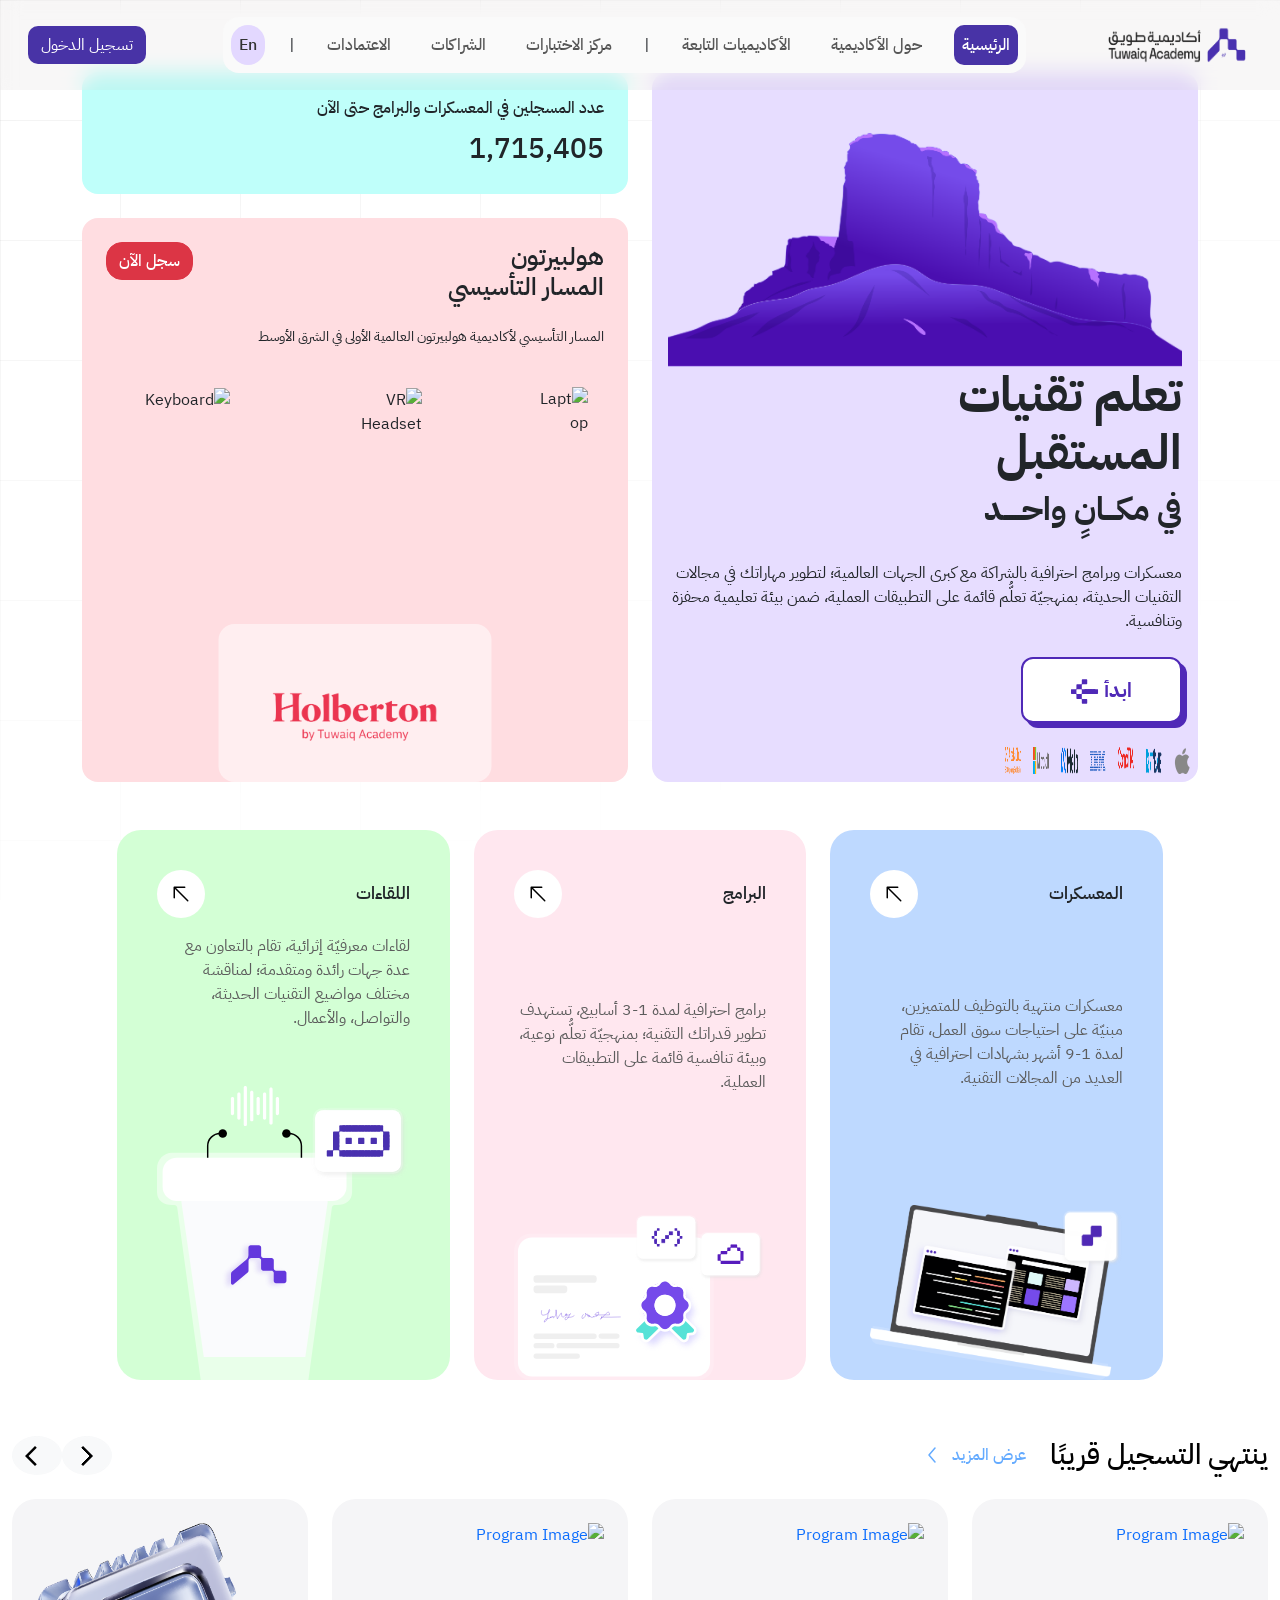
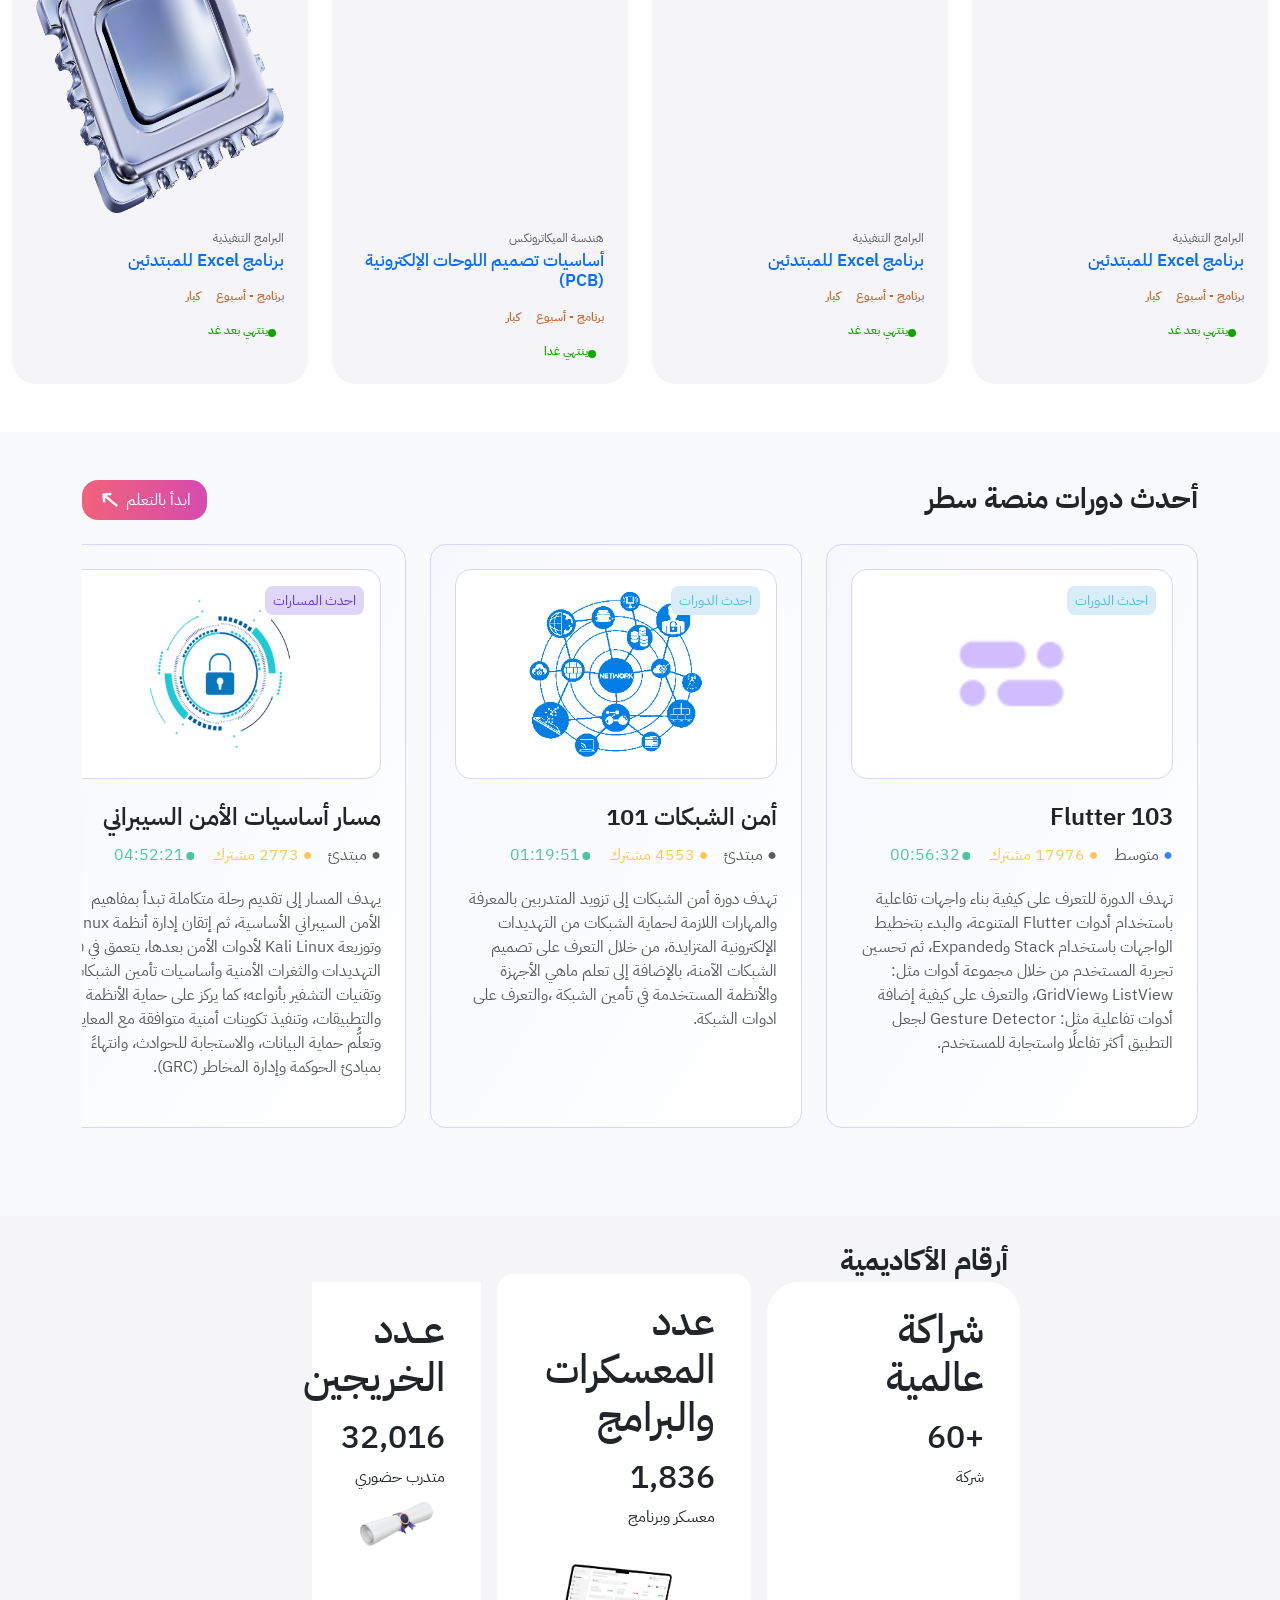
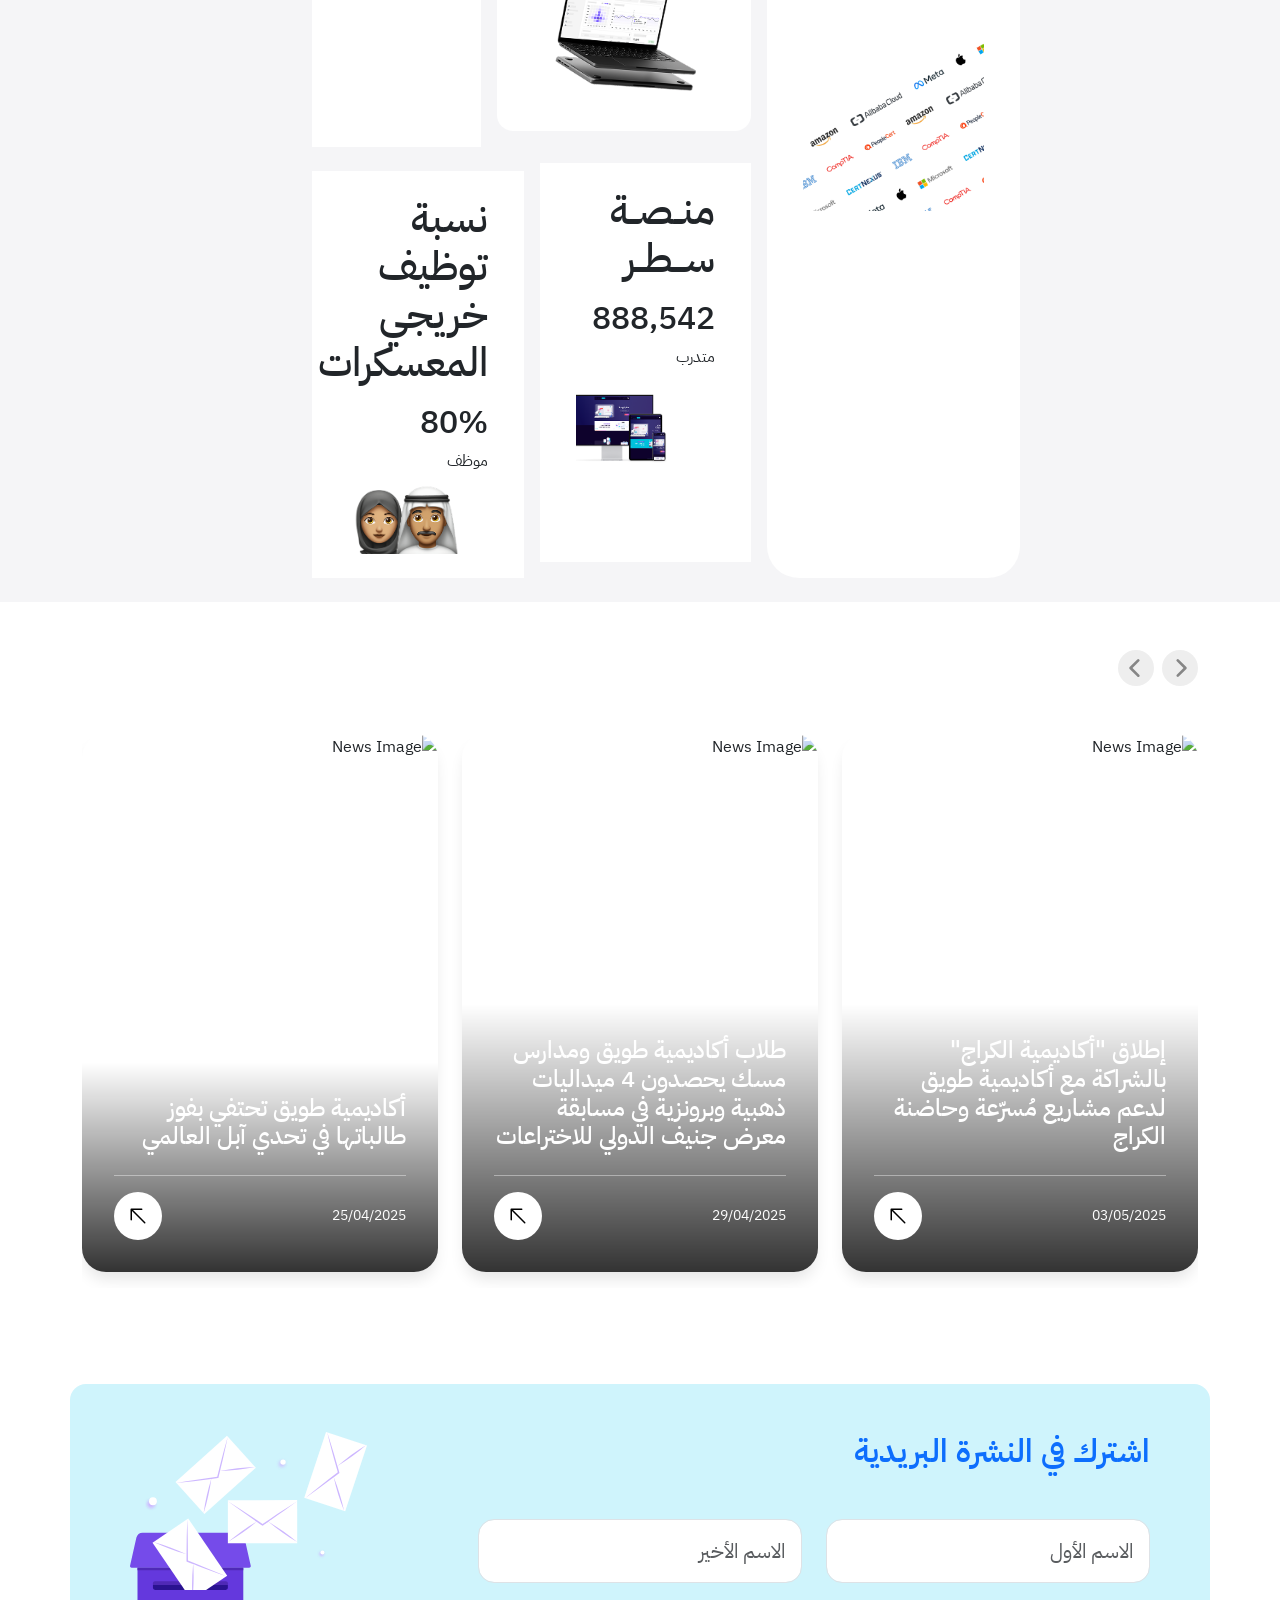
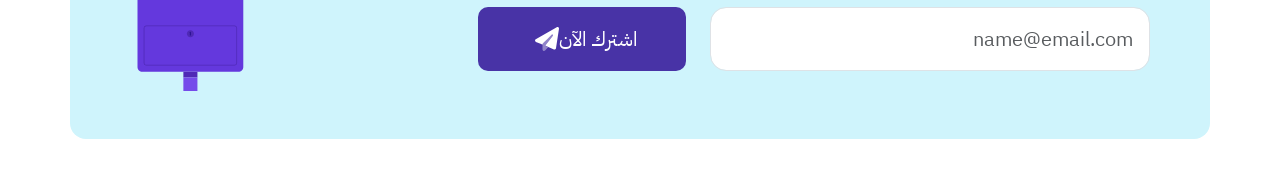
==== index.html @ efd901d3 "section 7 done" ====
<!DOCTYPE html>
<html lang="en">
  <head>
    <meta charset="UTF-8" />
    <meta name="viewport" content="width=device-width, initial-scale=1.0" />
    <link rel="stylesheet" href="styles.css" />
    <title>Tuwaiq Project</title>
    <!-- Bootstrap JS -->
    <script src="https://cdn.jsdelivr.net/npm/bootstrap@5.3.3/dist/js/bootstrap.bundle.min.js"></script>
    <link
      href="https://cdn.jsdelivr.net/npm/bootstrap@5.3.5/dist/css/bootstrap.min.css"
      rel="stylesheet"
      integrity="sha384-SgOJa3DmI69IUzQ2PVdRZhwQ+dy64/BUtbMJw1MZ8t5HZApcHrRKUc4W0kG879m7"
      crossorigin="anonymous"
    />

    <style>
      /* background for body square with lines */
      body::before {
        --size: 120px;
        --line-color: rgba(0, 0, 0, 0.05);
        content: "";
        position: fixed;
        top: 0;
        left: 0;
        width: 100%;
        height: 100%;
        background: linear-gradient(
              to right,
              var(--line-color) 1px,
              transparent 1px
            )
            repeat,
          linear-gradient(to bottom, var(--line-color) 1px, transparent 1px)
            repeat;
        background-size: var(--size) var(--size);
        mask-image: linear-gradient(-20deg, transparent 20%, white);
        pointer-events: none;
        z-index: -1;
      }
      /* for backgroound ul in navbar */

      .blur-navbar{
        backdrop-filter: blur(10px);
        background-color: #b1aeae18;
      }

      #ul-list {
        background-color: rgb(250 250 250);

        a {
          border-radius: 40px;
        }
      }

      #ul-list a:hover {
        background-color: #9597979f;
        transition: 0.3s ease-in-out;
      }
      .purpleColor {
        --bg-purple: #4833a6;
        background-color: var(--bg-purple);
        --color-white: rgb(255, 255, 255);
        color: var(--color-white) !important;
        border-radius: 10px !important;
      }
      .purpleColor:hover {
        background-color: #6346e6 !important;
      }
      .EnglishPage {
        --en-bg: #e3d8ff;
        background-color: var(--en-bg);
        color: #333;
        border-radius: 10px;
        text-align: center;
        border-radius: 10px;
      }
      .bg-purple-light {
        background-color: #e7ddff;
      }

      .bg-teal-light {
        background-color: #bffffa;
      }

      .bg-pink-light {
        background-color: #ffdde1;
      }

      .btn-start {
        background-color: white;
        color: #4f29b7;
        border: 2px solid #4f29b7;
        box-shadow: 5px 5px 0px #4f29b7;
        transition: all 0.2s;
        border-radius: 0.75rem;
      }

      .btn-start:hover {
        box-shadow: none;
        color: #4f29b7;
      }

      .card-bg-grey {
        background-color: #f5f5f7;
      }
      /* 
        
    .card-item {
        background-color: rgba(255, 255, 255, 0.65);
        box-shadow: 0px 4px 4px rgba(0, 0, 0, 0.07);
        border-radius: 0.5rem;
    }  */
    </style>
  </head>
  <body>
    <!--Navbar Responsive -->
    <header class="pt-2 container-fluid  " dir="rtl">
      <nav class="navbar navbar-expand-lg ">
        <div
          class="container-fluid d-flex align-items-center justify-content-between blur-navbar fixed-top "
        >
          <a class="navbar-brand " href="#">
            <img
              src="./images/logo-h.png"
              alt="Logo"
              class="img-fluid"
              style="height: 80px; width: 150px"
            />
          </a>

          <button
            class="navbar-toggler border-0"
            type="button"
            data-bs-toggle="collapse"
            data-bs-target="#mainNav"
            aria-controls="mainNav"
            aria-expanded="false"
            aria-label="Toggle navigation"
          >
            <span class="navbar-toggler-icon"></span>
          </button>

          <!-- عناصر القائمة -->
          <div class="collapse navbar-collapse" id="mainNav">
            <!--ul list-->
            <ul
              class="navbar-nav mx-auto text-center rounded-4 p-2 fs-6 fw-medium gap-4 d-flex align-items-center"
              id="ul-list"
            >
              <li class="nav-item">
                <a class="nav-link purpleColor" aria-current="page" href="#"
                  >الرئيسية</a
                >
              </li>
              <li class="nav-item">
                <a class="nav-link" href="#">حول الأكاديمية</a>
              </li>
              <li class="nav-item">
                <a class="nav-link" href="#">الأكاديميات التابعة</a>
              </li>
              <li class="nav-item d-none d-lg-block text-muted">|</li>
              <li class="nav-item">
                <a class="nav-link" href="#">مركز الاختبارات</a>
              </li>
              <li class="nav-item">
                <a class="nav-link" href="#">الشراكات</a>
              </li>
              <li class="nav-item">
                <a class="nav-link" href="#">الاعتمادات</a>
              </li>
              <li class="nav-item d-none d-lg-block text-muted">|</li>
              <li class="nav-item">
                <a class="nav-link EnglishPage" href="#">En</a>
              </li>
            </ul>
            <!--//ul list//-->
            <div class="text-center mt-3 mt-lg-0 ms-lg-3">
              <button class="btn purpleColor">تسجيل الدخول</button>
            </div>
          </div>
        </div>
      </nav>
    </header>
    <!--//Navbar Responsive //-->

    <!--Section 1-->
    <section dir="rtl">
      <div class="container py-5">
        <div class="row" >
          <!--For learn Tech Section-->
          <div class="col-md-6  ">
            <div class="card col-md-12 border-0 rounded-4 bg-purple-light">
              <div class="card-body">
                <!-- Mountain Image -->
                <img
                  class="mountain-img img-fluid"
                  src="./images/heroBg.png"
                  alt="Tuwaiq Mountain"
                />

                <div class="row">
                  <div class="col-xl-8 col-lg-10 col-12 ms-auto mb-4">
                    <h1 class="text-purple display-5 fw-bold mb-2">
                      تعلم تقنيات المستقبل
                    </h1>
                    <h2 class="text-purple h2 fw-bold">
                      في مكــــانٍ واحــــــد
                    </h2>
                  </div>
                </div>

                <div>
                  <div>
                    <p class="text-dark-gray mb-4">
                      معسكرات وبرامج احترافية بالشراكة مع كبرى الجهات العالمية؛
                      لتطوير مهاراتك في مجالات التقنيات الحديثة، بمنهجيّة تعلُّم
                      قائمة على التطبيقات العملية، ضمن بيئة تعليمية محفزة
                      وتنافسية.
                    </p>
                    <!--Button Start-->
                    <button class="btn btn-lg btn-start px-5 py-3 fw-bold">
                      ابدأ
                      <!--for Arrow Button ; ربما امسحه-->
                      <svg
                        width="28"
                        height="25"
                        viewBox="0 0 28 25"
                        fill="none"
                        xmlns="http://www.w3.org/2000/svg"
                      >
                        <path
                          d="M10.8125 1.06869C10.8125 0.873836 10.8979 0.68696 11.05 0.549176C11.2021 0.411391 11.4084 0.333984 11.6234 0.333984H15.4078C15.6229 0.333984 15.8292 0.411391 15.9812 0.549176C16.1333 0.68696 16.2188 0.873836 16.2188 1.06869V4.49733C16.2188 4.69218 16.1333 4.87906 15.9812 5.01684C15.8292 5.15463 15.6229 5.23203 15.4078 5.23203H11.6234C11.4084 5.23203 11.2021 5.15463 11.05 5.01684C10.8979 4.87906 10.8125 4.69218 10.8125 4.49733V1.06869Z"
                          :fill="theme === 'founding_day' ? '#684F46' : '#4F29B7'"
                          fill="#4F29B7"
                        ></path>
                        <path
                          d="M11.6219 5.23275C11.4068 5.23275 11.2005 5.31016 11.0485 5.44794C10.8964 5.58573 10.8109 5.7726 10.8109 5.96746L10 5.23275C10.2151 5.23275 10.4213 5.15535 10.5734 5.01756C10.7255 4.87978 10.8109 4.6929 10.8109 4.49805L11.6219 5.23275Z"
                          :fill="theme === 'founding_day' ? '#684F46' : '#4F29B7'"
                          fill="#4F29B7"
                        ></path>
                        <path
                          d="M5.40625 5.96713C5.40625 5.77227 5.49169 5.5854 5.64377 5.44761C5.79585 5.30983 6.00212 5.23242 6.21719 5.23242H10.0016C10.2167 5.23242 10.4229 5.30983 10.575 5.44761C10.7271 5.5854 10.8125 5.77227 10.8125 5.96713V9.39577C10.8125 9.59062 10.7271 9.7775 10.575 9.91528C10.4229 10.0531 10.2167 10.1305 10.0016 10.1305H6.21719C6.00212 10.1305 5.79585 10.0531 5.64377 9.91528C5.49169 9.7775 5.40625 9.59062 5.40625 9.39577V5.96713Z"
                          :fill="theme === 'founding_day' ? '#684F46' : '#4F29B7'"
                          fill="#4F29B7"
                        ></path>
                        <path
                          d="M10 10.1292C10.2151 10.1292 10.4213 10.2066 10.5734 10.3444C10.7255 10.4822 10.8109 10.6691 10.8109 10.8639L11.6219 10.1292C11.4068 10.1292 11.2005 10.0518 11.0485 9.91405C10.8964 9.77626 10.8109 9.58939 10.8109 9.39453L10 10.1292Z"
                          :fill="theme === 'founding_day' ? '#684F46' : '#4F29B7'"
                          fill="#4F29B7"
                        ></path>
                        <path
                          d="M6.21563 10.1292C6.00056 10.1292 5.79429 10.2066 5.64221 10.3444C5.49013 10.4822 5.40469 10.6691 5.40469 10.8639L4.59375 10.1292C4.80882 10.1292 5.01509 10.0518 5.16717 9.91405C5.31925 9.77626 5.40469 9.58939 5.40469 9.39453L6.21563 10.1292Z"
                          :fill="theme === 'founding_day' ? '#684F46' : '#4F29B7'"
                          fill="#4F29B7"
                        ></path>
                        <path
                          d="M0 10.8656C0 10.6707 0.0854386 10.4838 0.237519 10.346C0.3896 10.2083 0.595865 10.1309 0.81094 10.1309H4.59533C4.8104 10.1309 5.01667 10.2083 5.16875 10.346C5.32083 10.4838 5.40627 10.6707 5.40627 10.8656V14.2942C5.40627 14.4891 5.32083 14.6759 5.16875 14.8137C5.01667 14.9515 4.8104 15.0289 4.59533 15.0289H0.81094C0.595865 15.0289 0.3896 14.9515 0.237519 14.8137C0.0854386 14.6759 0 14.4891 0 14.2942V10.8656Z"
                          :fill="theme === 'founding_day' ? '#684F46' : '#4F29B7'"
                          fill="#4F29B7"
                        ></path>
                        <path
                          d="M4.59375 15.0277C4.80882 15.0277 5.01509 15.1051 5.16717 15.2429C5.31925 15.3807 5.40469 15.5675 5.40469 15.7624L6.21563 15.0277C6.00056 15.0277 5.79429 14.9503 5.64221 14.8125C5.49013 14.6747 5.40469 14.4878 5.40469 14.293L4.59375 15.0277Z"
                          :fill="theme === 'founding_day' ? '#684F46' : '#4F29B7'"
                          fill="#4F29B7"
                        ></path>
                        <path
                          d="M5.40625 15.7621C5.40625 15.5672 5.49169 15.3803 5.64377 15.2425C5.79585 15.1047 6.00212 15.0273 6.21719 15.0273H10.0016C10.2167 15.0273 10.4229 15.1047 10.575 15.2425C10.7271 15.3803 10.8125 15.5672 10.8125 15.7621V19.1907C10.8125 19.3855 10.7271 19.5724 10.575 19.7102C10.4229 19.848 10.2167 19.9254 10.0016 19.9254H6.21719C6.00212 19.9254 5.79585 19.848 5.64377 19.7102C5.49169 19.5724 5.40625 19.3855 5.40625 19.1907V15.7621Z"
                          :fill="theme === 'founding_day' ? '#684F46' : '#4F29B7'"
                          fill="#4F29B7"
                        ></path>
                        <path
                          d="M10 19.9261C10.2151 19.9261 10.4213 20.0035 10.5734 20.1413C10.7255 20.2791 10.8109 20.466 10.8109 20.6608L11.6219 19.9261C11.4068 19.9261 11.2005 19.8487 11.0485 19.7109C10.8964 19.5731 10.8109 19.3863 10.8109 19.1914L10 19.9261Z"
                          :fill="theme === 'founding_day' ? '#684F46' : '#4F29B7'"
                          fill="#4F29B7"
                        ></path>
                        <path
                          d="M10.8125 20.6605C10.8125 20.4656 10.8979 20.2788 11.05 20.141C11.2021 20.0032 11.4084 19.9258 11.6234 19.9258H15.4078C15.6229 19.9258 15.8292 20.0032 15.9812 20.141C16.1333 20.2788 16.2188 20.4656 16.2188 20.6605V24.0891C16.2188 24.284 16.1333 24.4709 15.9812 24.6086C15.8292 24.7464 15.6229 24.8238 15.4078 24.8238H11.6234C11.4084 24.8238 11.2021 24.7464 11.05 24.6086C10.8979 24.4709 10.8125 24.284 10.8125 24.0891V20.6605Z"
                          :fill="theme === 'founding_day' ? '#684F46' : '#4F29B7'"
                          fill="#4F29B7"
                        ></path>
                        <path
                          d="M10.8125 10.8656C10.8125 10.6707 10.8979 10.4838 11.05 10.346C11.2021 10.2083 11.4084 10.1309 11.6234 10.1309H15.4078C15.6229 10.1309 15.8292 10.2083 15.9812 10.346C16.1333 10.4838 16.2188 10.6707 16.2188 10.8656V14.2942C16.2188 14.4891 16.1333 14.6759 15.9812 14.8137C15.8292 14.9515 15.6229 15.0289 15.4078 15.0289H11.6234C11.4084 15.0289 11.2021 14.9515 11.05 14.8137C10.8979 14.6759 10.8125 14.4891 10.8125 14.2942V10.8656Z"
                          :fill="theme === 'founding_day' ? '#684F46' : '#4F29B7'"
                          fill="#4F29B7"
                        ></path>
                        <path
                          d="M13.5156 10.1309H18.9219V15.0289H13.5156V10.1309Z"
                          :fill="theme === 'founding_day' ? '#684F46' : '#4F29B7'"
                          fill="#4F29B7"
                        ></path>
                        <path
                          d="M11.6219 15.0277C11.4068 15.0277 11.2005 15.1051 11.0485 15.2429C10.8964 15.3807 10.8109 15.5675 10.8109 15.7624L10 15.0277C10.2151 15.0277 10.4213 14.9503 10.5734 14.8125C10.7255 14.6747 10.8109 14.4878 10.8109 14.293L11.6219 15.0277Z"
                          :fill="theme === 'founding_day' ? '#684F46' : '#4F29B7'"
                          fill="#4F29B7"
                        ></path>
                        <path
                          d="M16.2188 10.8656C16.2188 10.6707 16.3042 10.4838 16.4563 10.346C16.6083 10.2083 16.8146 10.1309 17.0297 10.1309H20.8141C21.0292 10.1309 21.2354 10.2083 21.3875 10.346C21.5396 10.4838 21.625 10.6707 21.625 10.8656V14.2942C21.625 14.4891 21.5396 14.6759 21.3875 14.8137C21.2354 14.9515 21.0292 15.0289 20.8141 15.0289H17.0297C16.8146 15.0289 16.6083 14.9515 16.4563 14.8137C16.3042 14.6759 16.2188 14.4891 16.2188 14.2942V10.8656Z"
                          :fill="theme === 'founding_day' ? '#684F46' : '#4F29B7'"
                          fill="#4F29B7"
                        ></path>
                        <path
                          d="M18.9219 10.1309H24.3281V15.0289H18.9219V10.1309Z"
                          :fill="theme === 'founding_day' ? '#684F46' : '#4F29B7'"
                          fill="#4F29B7"
                        ></path>
                        <path
                          d="M21.625 10.8656C21.625 10.6707 21.7104 10.4838 21.8625 10.346C22.0146 10.2083 22.2209 10.1309 22.4359 10.1309H26.2203C26.4354 10.1309 26.6417 10.2083 26.7937 10.346C26.9458 10.4838 27.0313 10.6707 27.0313 10.8656V14.2942C27.0313 14.4891 26.9458 14.6759 26.7937 14.8137C26.6417 14.9515 26.4354 15.0289 26.2203 15.0289H22.4359C22.2209 15.0289 22.0146 14.9515 21.8625 14.8137C21.7104 14.6759 21.625 14.4891 21.625 14.2942V10.8656Z"
                          :fill="theme === 'founding_day' ? '#684F46' : '#4F29B7'"
                          fill="#4F29B7"
                        ></path>
                      </svg>
                      <!--//for image Arrow Button ; ربما امسحه / //-->
                    </button>

                    <!--//Button Start//-->
                  </div>
                </div>
              </div>

              <!-- Logos Slider -->
              <div class="logos-container">
                <div class="logos-slide p-1">
                  <img
                    class="m-1"
                    src="./logos-company-slider/Apple.png"
                    style="width: 3%; height: 3vh"
                  />

                  <img
                    class="m-1"
                    src="./logos-company-slider/cn.png"
                    style="width: 3%; height: 3vh"
                  />
                  <img
                    class="m-1"
                    src="./logos-company-slider/ct.png"
                    style="width: 3%; height: 3vh"
                  />
                  <img
                    class="m-1"
                    src="./logos-company-slider/ibm.png"
                    style="width: 3%; height: 3vh"
                  />
                  <img
                    class="m-1"
                    src="./logos-company-slider/meta.png"
                    style="width: 3%; height: 3vh"
                  />
                  <img
                    class="m-1"
                    src="./logos-company-slider/microsoft.png"
                    style="width: 3%; height: 3vh"
                  />
                  <img
                    class="m-1"
                    src="./logos-company-slider/ac2.png"
                    style="width: 3%; height: 3vh"
                  />
                </div>
              </div>
            </div>
          </div>
          <!--//For learn Tech Section//-->

          <!-- Right column with statistics and Holberton program -->
          <!--قابل للاعادة الاستخدام سوف استخدمه لاحقا-->
          <div class="col-md-6 d-flex flex-column gap-4 mt-4 mt-md-0">
            <!-- Statistics Card -->
            <div class="card border-0 rounded-4 bg-teal-light">
              <div class="card-body p-4">
                <p class="text-teal fw-medium mb-2">
                  عدد المسجلين في المعسكرات والبرامج حتى الآن
                </p>
                <p class="text-teal fs-3 fw-medium mb-0" id="counter">
                  1,715,405
                </p>
              </div>
            </div>
            <!--//قابل للاعادة الاستخدام سوف استخدمه لاحقا//-->
            <!-- //Right column with statistics and Holberton program// -->

            <!-- Holberton Program Card -->
            <div
              class="card border-0 rounded-4 bg-pink-light h-100 position-relative overflow-hidden"
            >
              <div class="card-body p-4">
                <div
                  class="d-flex justify-content-between align-items-start mb-3"
                >
                  <div>
                    <h2 class="text-pink fs-4 fw-semibold lh-sm">
                      هولبيرتون <br />
                      المسار التأسيسي
                    </h2>
                  </div>
                  <span class="small btn btn-danger rounded-4 fw-medium"
                    >سجل الآن</span
                  >
                </div>

                <p class="text-dark-gray small mb-4">
                  المسار التأسيسي لأكاديمية هولبيرتون العالمية الأولى في الشرق
                  الأوسط
                </p>

                <!-- Holberton Image -->
                <div
                  class="position-absolute start-50 bottom-0 translate-middle-x rounded-4 p-2 bg-white bg-opacity-50"
                >
                  <div class="position-relative w-75 mx-auto mt-5 mb-3">
                    <img
                      src="./images/holberton.png"
                      alt="Holberton by Tuwaiq Academy"
                      class="img-fluid"
                    />
                  </div>
                </div>

                <!-- Tech Items -->
                <div class="d-flex justify-content-between mt-4 gap-2">
                  <div
                    class="card-item rotate-3 p-3 d-flex justify-content-center align-items-center"
                  >
                    <img
                      src="./holbertonImages/6.svg"
                      alt="Laptop"
                      style="width: 55px; height: 58px"
                    />
                  </div>
                  <div
                    class="card-item translate-y-negative p-3 d-flex justify-content-center align-items-center"
                  >
                    <img
                      src="./holbertonImages/11.svg"
                      alt="VR Headset"
                      style="width: 80px; height: 57px"
                    />
                  </div>
                  <div
                    class="card-item rotate-negative-3 p-3 d-flex justify-content-center align-items-center"
                  >
                    <img
                      src="./holbertonImages/1.svg"
                      alt="Keyboard"
                      style="width: 108px; height: 57px"
                    />
                  </div>
                </div>
              </div>
            </div>
          </div>
        </div>
      </div>
    </section>
    <!--//Section 1//-->

    <!--Section 2-->
    <section dir="rtl">
      <div class="container-fluid">
        <div class="row">
          <div class="d-flex justify-content-center">
            <div class="col-md-9 col-lg-10 cards-container">
              <!-- Bootcamps Card -->
              <div class="card-custom bootcamps-card ">
                <div class="title-and-link">
                  <h1 class="card-title">المعسكرات</h1>
                  <a class="round-link position-relative" href="#">
                    <span class="link-text">المزيد</span>
                    <svg
                      class="link-icon"
                      xmlns="http://www.w3.org/2000/svg"
                      height="24"
                      width="18"
                      viewBox="0 0 384 512"
                    >
                      <path
                        d="M48 96c-8.8 0-16 7.2-16 16l0 224c0 8.8 7.2 16 16 16s16-7.2 16-16l0-185.4L324.7 411.3c6.2 6.2 16.4 6.2 22.6 0s6.2-16.4 0-22.6L86.6 128 272 128c8.8 0 16-7.2 16-16s-7.2-16-16-16L48 96z"
                      ></path>
                    </svg>
                  </a>
                </div>
                <p class="card-description">
                  معسكرات منتهية بالتوظيف للمتميزين، مبنيّة على احتياجات سوق
                  العمل، تقام لمدة 1-9 أشهر بشهادات احترافية في العديد من
                  المجالات التقنية.
                </p>
                <div class="img-container">
                  <img src="./images/bootcampsImg.png" alt="Bootcamps Image" />
                </div>
              </div>

              <!-- Programs Card -->
              <div class="card-custom programs-card">
                <div class="title-and-link">
                  <h1 class="card-title">البرامج</h1>
                  <a class="round-link position-relative" href="#">
                    <span class="link-text">المزيد</span>
                    <svg
                      class="link-icon"
                      xmlns="http://www.w3.org/2000/svg"
                      height="24"
                      width="18"
                      viewBox="0 0 384 512"
                    >
                      <path
                        d="M48 96c-8.8 0-16 7.2-16 16l0 224c0 8.8 7.2 16 16 16s16-7.2 16-16l0-185.4L324.7 411.3c6.2 6.2 16.4 6.2 22.6 0s6.2-16.4 0-22.6L86.6 128 272 128c8.8 0 16-7.2 16-16s-7.2-16-16-16L48 96z"
                      ></path>
                    </svg>
                  </a>
                </div>
                <p class="card-description">
                  برامج احترافية لمدة 1-3 أسابيع، تستهدف تطوير قدراتك التقنية؛
                  بمنهجيّة تعلُّم نوعية، وبيئة تنافسية قائمة على التطبيقات
                  العملية.
                </p>
                <div class="img-container">
                  <img
                    src="./images/art_for_programs copy.svg"
                    alt="Programs Image"
                  />
                </div>
              </div>

              <!-- Webinars Card -->
              <div class="card-custom webinars-card">
                <div class="title-and-link">
                  <h1 class="card-title">اللقاءات</h1>
                  <a class="round-link position-relative" href="#">
                    <span class="link-text">المزيد</span>
                    <svg
                      class="link-icon"
                      xmlns="http://www.w3.org/2000/svg"
                      height="24"
                      width="18"
                      viewBox="0 0 384 512"
                    >
                      <path
                        d="M48 96c-8.8 0-16 7.2-16 16l0 224c0 8.8 7.2 16 16 16s16-7.2 16-16l0-185.4L324.7 411.3c6.2 6.2 16.4 6.2 22.6 0s6.2-16.4 0-22.6L86.6 128 272 128c8.8 0 16-7.2 16-16s-7.2-16-16-16L48 96z"
                      ></path>
                    </svg>
                  </a>
                </div>
                <p class="card-description">
                  لقاءات معرفيّة إثرائية، تقام بالتعاون مع عدة جهات رائدة
                  ومتقدمة؛ لمناقشة مختلف مواضيع التقنيات الحديثة، والتواصل،
                  والأعمال.
                </p>
                <div class="img-container">
                  <img src="./images/events.svg" alt="Webinars Image" />
                </div>
              </div>
            </div>
          </div>
        </div>
      </div>
    </section>
    <!--//Section 2//-->

    <!--Section 3-->
    <section dir="rtl">
      <div class="container-fluid py-4">
        <!--For containet header of S3-->
        <div class="row mb-4 align-items-center">
          <!--Infos-->
          <div class="col-md-8">
            <div class="d-flex align-items-center">
              <h2 class="section-title mb-0">ينتهي التسجيل قريبًا</h2>
              <a href="#" class="view-more me-4 d-flex align-items-center">
                عرض المزيد
                <svg
                  xmlns="http://www.w3.org/2000/svg"
                  width="24"
                  height="24"
                  viewBox="0 0 24 24"
                  class="me-2"
                >
                  <path
                    fill="none"
                    stroke="currentColor"
                    stroke-linecap="round"
                    stroke-linejoin="round"
                    stroke-width="1.5"
                    d="m15 5l-6 7l6 7"
                  ></path>
                </svg>
              </a>
            </div>
          </div>
          <!--//Infos//-->
          <!--Buttons Arrows-->
          <div class="col-md-4 d-none d-md-flex justify-content-end">
            <button
              class="btn btn-light rounded-circle me-2"
              aria-label="Previous"
            >
              <img
                src="./arrows/arrow_forward_ios_24dp_000000_FILL0_wght400_GRAD0_opsz24.png"
                alt=""
                srcset=""
              />
            </button>
            <button class="btn btn-light rounded-circle" aria-label="Next">
              <img
                src="./arrows/arrow_back_ios_24dp_000000_FILL0_wght400_GRAD0_opsz24.svg"
                alt=""
                srcset=""
              />
            </button>
          </div>
          <!--Buttons Arrows-->
        </div>
        <!--//For containet header of S3//-->

        <div class="carousel-container pb-4">
          <div class="row flex-nowrap">
            <!-- Program Card 1 -->
            <div class="col-10 col-md-6 col-lg-4 col-xl-3">
              <a href="/bootcamp/BgyeayNw/view" class="text-decoration-none">
                <div class="program-card p-4">
                  <div class="program-image-container mb-3">
                    <img
                      src="https://cdn.tuwaiq.edu.sa/initiatives_admin/images/fyslu0tm.5x3.png"
                      alt="Program Image"
                      class="program-image"
                    />
                  </div>
                  <div class="card-content">
                    <p class="card-category mb-1">البرامج التنفيذية</p>
                    <h3 class="card-title mb-3">برنامج Excel للمبتدئين</h3>
                    <div class="d-flex mb-3 gap-3">
                      <p class="card-meta mb-0">برنامج - أسبوع</p>
                      <p class="card-meta mb-0">كبار</p>
                    </div>
                    <div class="d-flex align-items-center">
                      <div class="status-indicator status-open me-2"></div>
                      <p class="status-text-open mb-0">ينتهي بعد غد</p>
                    </div>
                  </div>
                  
                </div>
              </a>
            </div>
            <div class="col-10 col-md-6 col-lg-4 col-xl-3">
              <a href="/bootcamp/BgyeayNw/view" class="text-decoration-none">
                <div class="program-card p-4">
                  <div class="program-image-container mb-3">
                    <img
                      src="https://cdn.tuwaiq.edu.sa/initiatives_admin/images/fyslu0tm.5x3.png"
                      alt="Program Image"
                      class="program-image"
                    />
                  </div>
                  <div class="card-content">
                    <p class="card-category mb-1">البرامج التنفيذية</p>
                    <h3 class="card-title mb-3">برنامج Excel للمبتدئين</h3>
                    <div class="d-flex mb-3 gap-3">
                      <p class="card-meta mb-0">برنامج - أسبوع</p>
                      <p class="card-meta mb-0">كبار</p>
                    </div>
                    <div class="d-flex align-items-center">
                      <div class="status-indicator status-open me-2"></div>
                      <p class="status-text-open mb-0">ينتهي بعد غد</p>
                    </div>
                  </div>
                </div>
              </a>
            </div>
            <div class="col-10 col-md-6 col-lg-4 col-xl-3">
              <a href="/bootcamp/BgyeayNw/view" class="text-decoration-none">
                <div class="program-card p-4">
                  <div class="program-image-container mb-3">
                    <img
                      src="https://cdn.tuwaiq.edu.sa/initiatives_admin/images/fyslu0tm.5x3.png"
                      alt="Program Image"
                      class="program-image"
                    />
                  </div>
                  <div class="card-content">
                    <p class="card-category mb-1">هندسة الميكاترونكس</p>
                    <h3 class="card-title mb-3">
                      أساسيات تصميم اللوحات الإلكترونية (PCB)
                    </h3>
                    <div class="d-flex mb-3 gap-3">
                      <p class="card-meta mb-0">برنامج - أسبوع</p>
                      <p class="card-meta mb-0">كبار</p>
                    </div>
                    <div class="d-flex align-items-center">
                      <div class="status-indicator status-open me-2"></div>
                      <p class="status-text-open mb-0">ينتهي غدا</p>
                    </div>
                  </div>
                </div>
              </a>
            </div>
            <div class="col-10 col-md-6 col-lg-4 col-xl-3">
              <a href="/bootcamp/BgyeayNw/view" class="text-decoration-none">
                <div class="program-card p-4">
                  <div class="program-image-container mb-3">
                    <img
                      src="./images/pcb.png"
                      alt="Program Image"
                      class="img-fluid"
                    />
                  </div>
                  <div class="card-content">
                    <p class="card-category mb-1">البرامج التنفيذية</p>
                    <h3 class="card-title mb-3">برنامج Excel للمبتدئين</h3>
                    <div class="d-flex mb-3 gap-3">
                      <p class="card-meta mb-0">برنامج - أسبوع</p>
                      <p class="card-meta mb-0">كبار</p>
                    </div>
                    <div class="d-flex align-items-center">
                      <div class="status-indicator status-open me-2"></div>
                      <p class="status-text-open mb-0">ينتهي بعد غد</p>
                    </div>
                  </div>
                </div>
              </a>
            </div>
            <div class="col-10 col-md-6 col-lg-4 col-xl-3">
              <a href="/bootcamp/BgyeayNw/view" class="text-decoration-none">
                <div class="program-card p-4">
                  <div class="program-image-container mb-3">
                    <img
                      src="https://cdn.tuwaiq.edu.sa/initiatives_admin/images/fyslu0tm.5x3.png"
                      alt="Program Image"
                      class="program-image"
                    />
                  </div>
                  <div class="card-content">
                    <p class="card-category mb-1">البرامج التنفيذية</p>
                    <h3 class="card-title mb-3">برنامج Excel للمبتدئين</h3>
                    <div class="d-flex mb-3 gap-3">
                      <p class="card-meta mb-0">برنامج - أسبوع</p>
                      <p class="card-meta mb-0">كبار</p>
                    </div>
                    <div class="d-flex align-items-center">
                      <div class="status-indicator status-open me-2"></div>
                      <p class="status-text-open mb-0">ينتهي بعد غد</p>
                    </div>
                  </div>
                </div>
              </a>
            </div>
          </div>
        </div>
      </div>
    </section>
    <!--Section 3-->
    

    <!--Section 4-->
    <section class="py-5 bg-light" dir="rtl">
        <div class="container">
            <div class="d-flex flex-column flex-md-row justify-content-between align-items-center mb-4">
                <h2 class="fs-3 fw-bold mb-3 mb-md-0">أحدث دورات منصة سطر</h2>
                <a href="#" class="start-button d-none d-md-flex">
                    ابدأ بالتعلم
                    <svg xmlns="http://www.w3.org/2000/svg" width="1.5rem" height="1.5rem" style="transform: rotate(220deg)" viewBox="0 0 20 20" fill="currentColor">
                        <path fill-rule="evenodd" d="M12.293 5.293a1 1 0 011.414 0l4 4a1 1 0 010 1.414l-4 4a1 1 0 01-1.414-1.414L14.586 11H3a1 1 0 110-2h11.586l-2.293-2.293a1 1 0 010-1.414z" clip-rule="evenodd"></path>
                    </svg>
                </a>
            </div>

            <div class="courses-container">
                <div class="scroll-cards">
                    <!-- Course 1 -->
                    <div class="card-wrapper col-12 col-md-6 col-lg-4">
                        <a href="# " class="text-decoration-none text-reset">
                        
                            <div class="course-card h-100">
                                <div class="p-4">
                                    <div class="card-image-container">
                                        <span class="newest-tag">احدث الدورات</span>
                                        <img src="./images/dart104.png" alt="Flutter 103" class="card-image">
                                    </div>
                                    <div class="mt-4">
                                        <h3 class="fs-4 fw-semibold mb-2">Flutter 103</h3>
                                        <div class="d-flex flex-wrap gap-3 text-muted fs-sm mb-3">
                                            <div class="d-flex align-items-center gap-1">
                                                <span class="skill-intermediate">●</span>
                                                <span>متوسط</span>
                                            </div>
                                            <div class="d-flex align-items-center gap-1">
                                                <span class="subscribers">●</span>
                                                <span class="subscribers">17976 مشترك</span>
                                            </div>
                                            <div class="d-flex align-items-center">
                                                <span class="duration-dot">•</span>
                                                <span class="duration">00:56:32</span>
                                            </div>
                                        </div>
                                        <p class="text-muted mb-4 description">
                                            تهدف الدورة للتعرف على كيفية بناء واجهات تفاعلية باستخدام أدوات Flutter المتنوعة، والبدء بتخطيط الواجهات باستخدام Stack وExpanded، ثم تحسين تجربة المستخدم من خلال مجموعة أدوات مثل: ListView وGridView، والتعرف على كيفية إضافة أدوات تفاعلية مثل: Gesture Detector لجعل التطبيق أكثر تفاعلًا واستجابة للمستخدم.
                                        </p>
                                    </div>
                                </div>
                            </div>
                        </a>
                    </div>

                    <!-- Course 2 -->
                    <div class="card-wrapper col-12 col-md-6 col-lg-4">
                        <a href="# " class="text-decoration-none text-reset">
                            <div class="course-card h-100">
                                <div class="p-4">
                                    <div class="card-image-container">
                                        <span class="newest-tag">احدث الدورات</span>
                                        <img src="./images/network_security.png" alt="أمن الشبكات 101" class="card-image">
                                    </div>
                                    <div class="mt-4">
                                        <h3 class="fs-4 fw-semibold mb-2">أمن الشبكات 101</h3>
                                        <div class="d-flex flex-wrap gap-3 text-muted fs-sm mb-3">
                                            <div class="d-flex align-items-center gap-1">
                                                <span class="skill-basic">●</span>
                                                <span>مبتدئ</span>
                                            </div>
                                            <div class="d-flex align-items-center gap-1">
                                                <span class="subscribers">●</span>
                                                <span class="subscribers">4553 مشترك</span>
                                            </div>
                                            <div class="d-flex align-items-center">
                                                <span class="duration-dot">•</span>
                                                <span class="duration">01:19:51</span>
                                            </div>
                                        </div>
                                        <p class="text-muted mb-4 description">
                                            تهدف دورة أمن الشبكات إلى تزويد المتدربين بالمعرفة والمهارات اللازمة لحماية الشبكات من التهديدات الإلكترونية المتزايدة، من خلال التعرف على تصميم الشبكات الآمنة، بالإضافة إلى تعلم ماهي الأجهزة والأنظمة المستخدمة في تأمين الشبكة ،والتعرف على ادوات الشبكة.
                                        </p>
                                    </div>
                                </div>
                            </div>
                        </a>
                    </div>

                    <!-- Path -->
                    <div class="card-wrapper col-12 col-md-6 col-lg-4">
                        <a href="# " class="text-decoration-none text-reset">
                            <div class="course-card h-100">
                                <div class="p-4">
                                    <div class="card-image-container">
                                        <span class="path-tag">احدث المسارات</span>
                                        <img src="./images/cs_fundimentals.png" alt="مسار أساسيات الأمن السيبراني" class="card-image">
                                    </div>
                                    <div class="mt-4">
                                        <h3 class="fs-4 fw-semibold mb-2">مسار أساسيات الأمن السيبراني</h3>
                                        <div class="d-flex flex-wrap gap-3 text-muted fs-sm mb-3">
                                            <div class="d-flex align-items-center gap-1">
                                                <span class="skill-basic">●</span>
                                                <span>مبتدئ</span>
                                            </div>
                                            <div class="d-flex align-items-center gap-1">
                                                <span class="subscribers">●</span>
                                                <span class="subscribers">2773 مشترك</span>
                                            </div>
                                            <div class="d-flex align-items-center">
                                                <span class="duration-dot">•</span>
                                                <span class="duration">04:52:21</span>
                                            </div>
                                        </div>
                                        <p class="text-muted mb-4 description">
                                            يهدف المسار إلى تقديم رحلة متكاملة تبدأ بمفاهيم الأمن السيبراني الأساسية، ثم إتقان إدارة أنظمة Linux وتوزيعة Kali Linux لأدوات الأمن بعدها، يتعمق في فهم التهديدات والثغرات الأمنية وأساسيات تأمين الشبكات وتقنيات التشفير بأنواعه؛ كما يركز على حماية الأنظمة والتطبيقات، وتنفيذ تكوينات أمنية متوافقة مع المعايير، وتعلُّم حماية البيانات، والاستجابة للحوادث، وانتهاءً بمبادئ الحوكمة وإدارة المخاطر (GRC).
                                        </p>
                                    </div>
                                </div>
                            </div>
                        </a>
                    </div>
                </div>
            </div>

            <div class="text-center mt-4">
                <a href="https://satr.codes/" target="_blank" class="start-button d-inline-flex d-md-none">
                    ابدأ بالتعلم
                    <svg xmlns="http://www.w3.org/2000/svg" width="1.5rem" height="1.5rem" style="transform: rotate(220deg)" viewBox="0 0 20 20" fill="currentColor">
                        <path fill-rule="evenodd" d="M12.293 5.293a1 1 0 011.414 0l4 4a1 1 0 010 1.414l-4 4a1 1 0 01-1.414-1.414L14.586 11H3a1 1 0 110-2h11.586l-2.293-2.293a1 1 0 010-1.414z" clip-rule="evenodd"></path>
                    </svg>
                </a>
            </div>
        </div>
    </section>
</body>
    <!--//Section 4//-->


    <!--Section 5-->
    <section class="py-4  card-bg-grey" dir="rtl">
        <div class="container">
            <div class="row justify-content-center">
                <div class="col-8 col-xxl-10">
                    <p class="fs-3 fw-bold mb-3 mb-md-0">أرقام الأكاديمية</p>
                    
                   <div class="row g-4"> 
                        <!-- Tall Card -->
                        <div class="col-12 col-lg-4 bg-white rounded-5">
                            <div class=" p-4 d-flex flex-column justify-content-between">
                                <div class="">
                                    <h1 class="mb-3">شراكة عالمية</h1>
                                    <h2 class="">+60</h2>
                                    <span class="">شركة</span>
                                </div>
                                <img src="./images/partnersBg.png" alt="Global Partnerships" class="img-fluid" style="max-width: 120%;">
                            </div>
                        </div>
                        
                        <div class="col-12 col-lg-8 ">
                            <div class="row g-4">
                                <!-- Top Row Cards -->
                                <div class="col-12 rounded-4 col-md-6 bg-white m-3" >
                                    <div class="p-4 d-flex flex-column justify-content-between">
                                        <div>
                                            <h1 class=" mb-3">عدد المعسكرات والبرامج</h1>
                                            <h2 class=" mb-2">1,836</h2>
                                            <span >معسكر وبرنامج</span>
                                        </div>
                                        <img src="./images/count_of_bootcamps.png" alt="Global Partnerships" class="img-fluid" style="max-width: 120%;">

                                    </div>
                                </div>
                                
                                <div class="col-12 col-md-4 bg-white ">
                                    <div class=" p-4 d-flex flex-column justify-content-between">
                                        <div>
                                            <h1 class=" mb-3">عــدد الخريجين</h1>
                                            <h2 class="mb-2">32,016</h2>
                                            <span >متدرب حضوري</span>
                                        </div>
                                        <img src="./images/count_of_grads.png" alt="Number of Graduates" class="">
                                    </div>
                                </div>
                                
                                <!-- Bottom Row Cards -->
                                <div class="col-12 col-md-5 bg-white m-3" >
                                    <div class="stat-card medium-card p-4 d-flex flex-column justify-content-between">
                                        <div>
                                            <h1 class="stat-title mb-3">منــصــة ســـطــر</h1>
                                            <h2 class="stat-number mb-2">888,542</h2>
                                            <span class="stat-label">متدرب</span>
                                        </div>
                                        <img src="./images/satr_platform.png" alt="Satr Platform" class="">
                                    </div>
                                </div>
                                
                                <div class="col-12 col-md-5 bg-white ">
                                    <div class="stat-card medium-card p-4 d-flex flex-column justify-content-between">
                                        <div>
                                            <h1 class="stat-title mb-3">نسبة توظيف خريجي المعسكرات</h1>
                                            <h2 class="stat-number mb-2">80%</h2>
                                            <span class="stat-label">موظف</span>
                                        </div>
                                        <img src="./images/emp_persentage.png" alt="Employment Rate" >
                                    </div>
                                </div>
                            </div>
                        </div>
                    </div>
                </div>
            </div>
        </div>
    </section>


    <!--Section6-->
   <section dir="rtl">
    <div class="container py-5">
        <div class="row mb-3">
            <div class="col-12 d-flex justify-content-between align-items-center">
                
                <div class="scroll-nav d-none d-md-flex">
                    <button  class="scroll-btn">
                        <svg viewBox="0 0 20 20" fill="currentColor" class="h-7 w-7">
                            <path fill-rule="evenodd" d="M8.22 5.22a.75.75 0 0 1 1.06 0l4.25 4.25a.75.75 0 0 1 0 1.06l-4.25 4.25a.75.75 0 0 1-1.06-1.06L11.94 10 8.22 6.28a.75.75 0 0 1 0-1.06Z" clip-rule="evenodd"></path>
                        </svg>
                    </button>
                    <button class="scroll-btn">
                        <svg viewBox="0 0 20 20" fill="currentColor" class="h-7 w-7">
                            <path fill-rule="evenodd" d="M11.78 5.22a.75.75 0 0 1 0 1.06L8.06 10l3.72 3.72a.75.75 0 1 1-1.06 1.06l-4.25-4.25a.75.75 0 0 1 0-1.06l4.25-4.25a.75.75 0 0 1 1.06 0Z" clip-rule="evenodd"></path>
                        </svg>
                    </button>
                 
                </div>
            </div>
        </div>
        
        <!-- Horizontal scrollable row -->
        <div class="horizontal-scroll ">
            <!-- Item 1 -->
            <div class="news-card">
                <img src="https://cdn.tuwaiq.edu.sa/landing/news/hg1ea1q1.4at.jpg" alt="News Image">
                <div class="news-card-overlay">
                    <h3 class="news-title">إطلاق "أكاديمية الكراج" بالشراكة مع أكاديمية طويق لدعم مشاريع مُسرّعة وحاضنة الكراج
                    </h3>
                    <div class="news-footer">
                        <div class="news-date">03/05/2025</div>
                        <a href="#" class="read-more-btn">
                            <span class="btn-text">االمزيد</span>
                            <svg class="arrow-icon" xmlns="http://www.w3.org/2000/svg" height="24" width="18" viewBox="0 0 384 512">
                                <path fill="currentColor" d="M48 96c-8.8 0-16 7.2-16 16l0 224c0 8.8 7.2 16 16 16s16-7.2 16-16l0-185.4L324.7 411.3c6.2 6.2 16.4 6.2 22.6 0s6.2-16.4 0-22.6L86.6 128 272 128c8.8 0 16-7.2 16-16s-7.2-16-16-16L48 96z"></path>
                            </svg>
                        </a>
                    </div>
                </div>
            </div>
            
            <!-- Item 2 -->
            <div class="news-card">
                <img src="https://cdn.tuwaiq.edu.sa/landing/news/ce2t3lcl.su1.png" alt="News Image">
                <div class="news-card-overlay">
                    <h3 class="news-title">طلاب أكاديمية طويق ومدارس مسك يحصدون 4 ميداليات ذهبية وبرونزية في مسابقة معرض جنيف الدولي للاختراعات
                    </h3>
                    <div class="news-footer">
                        <div class="news-date">29/04/2025</div>
                        <a href="#" class="read-more-btn">
                            <span class="btn-text">االمزيد</span>
                            <svg class="arrow-icon" xmlns="http://www.w3.org/2000/svg" height="24" width="18" viewBox="0 0 384 512">
                                <path fill="currentColor" d="M48 96c-8.8 0-16 7.2-16 16l0 224c0 8.8 7.2 16 16 16s16-7.2 16-16l0-185.4L324.7 411.3c6.2 6.2 16.4 6.2 22.6 0s6.2-16.4 0-22.6L86.6 128 272 128c8.8 0 16-7.2 16-16s-7.2-16-16-16L48 96z"></path>
                            </svg>
                        </a>
                    </div>
                </div>
            </div>
            
            <!-- Item 3 -->
            <div class="news-card">
                <img src="https://cdn.tuwaiq.edu.sa/landing/news/15mnxx1h.n5k.png" alt="News Image">
                <div class="news-card-overlay">
                    <h3 class="news-title">أكاديمية طويق تحتفي بفوز طالباتها في تحدي آبل العالمي
                    </h3>
                    <div class="news-footer">
                        <div class="news-date">25/04/2025</div>
                        <a href="#" class="read-more-btn">
                            <span class="btn-text">االمزيد</span>
                            <svg class="arrow-icon" xmlns="http://www.w3.org/2000/svg" height="24" width="18" viewBox="0 0 384 512">
                                <path fill="currentColor" d="M48 96c-8.8 0-16 7.2-16 16l0 224c0 8.8 7.2 16 16 16s16-7.2 16-16l0-185.4L324.7 411.3c6.2 6.2 16.4 6.2 22.6 0s6.2-16.4 0-22.6L86.6 128 272 128c8.8 0 16-7.2 16-16s-7.2-16-16-16L48 96z"></path>
                            </svg>
                        </a>
                    </div>
                </div>
            </div>
            
            <!-- Item 4 -->
            <div class="news-card">
                <img src="https://cdn.tuwaiq.edu.sa/landing/news/wdpsjse5.zqv.jpeg" alt="News Image">
                <div class="news-card-overlay">
                    <h3 class="news-title">أكاديمية طويق تطلق برنامج قادة تقنيات المستقبل برعاية البرنامج الوطني لتنمية تقنية المعلومات
                    </h3>
                    <div class="news-footer">
                        <div class="news-date">20/04/2025</div>
                        <a href="#" class="read-more-btn">
                            <span class="btn-text">االمزيد</span>
                            <svg class="arrow-icon" xmlns="http://www.w3.org/2000/svg" height="24" width="18" viewBox="0 0 384 512">
                                <path fill="currentColor" d="M48 96c-8.8 0-16 7.2-16 16l0 224c0 8.8 7.2 16 16 16s16-7.2 16-16l0-185.4L324.7 411.3c6.2 6.2 16.4 6.2 22.6 0s6.2-16.4 0-22.6L86.6 128 272 128c8.8 0 16-7.2 16-16s-7.2-16-16-16L48 96z"></path>
                            </svg>
                        </a>
                    </div>
                </div>
            </div>
            
        </div>
   </section>
   
    <!--Section 6-->
      





<!--Section 7-->
<section dir="rtl">
    <div class="container my-5">
    <div class="row justify-content-between rounded-4 p-4 p-md-5 bg-info-subtle">
        <div class="col-md-8">
            <form>
                <h2 class="mb-4 mb-md-5 fw-semibold text-primary">اشترك في النشرة البريدية</h2>

                <div class="row mb-4">
                    <div class="col-md-6 mb-3 mb-md-0">
                        <input type="text" class="form-control form-control-lg rounded-4 py-3" id="firstName" placeholder="الاسم الأول" required>
                    </div>
                    <div class="col-md-6">
                        <input type="text" class="form-control form-control-lg rounded-4 py-3" id="lastName" placeholder="الاسم الأخير" required>
                    </div>
                </div>

                <div class="row">
                    <div class="col-md-8 mb-3 mb-md-0">
                        <input type="email" class="form-control form-control-lg rounded-4 py-3" id="email" placeholder="name@email.com" required>
                    </div>
                    <div class="col-md-4">
                        <button type="submit" class="btn purpleColor btn-lg w-100 rounded-4 py-3 d-flex justify-content-center align-items-center">
                            اشترك الآن
                            <svg class="ms-2" width="24" height="24" xmlns="http://www.w3.org/2000/svg" viewBox="0 0 512 512">
                                <path fill="currentColor" d="M0 288c0 .7 0 1.3 .1 2c.8 12.2 8.4 22.9 19.6 27.6l112 46.7L160 376l0-8c0-4.2 1.7-8.3 4.7-11.3l13-13c59.6-59.6 119.2-119.2 178.8-178.7c.1-.1 .2-.2 .2-.3c3-3 6.8-4.5 10.7-4.7s7.9 1.1 11 3.9c3.7 3.3 5.6 7.7 5.6 12.1c0 3.4-1.1 6.8-3.3 9.7L224 389.4l0 13.2c20 8.3 40 16.7 60 25c39.9 16.6 79.8 33.2 119.7 49.9c9.1 3.8 19.4 3.2 28-1.6s14.5-13.3 16-23l64-416c1.9-12.1-3.4-24.3-13.5-31.2C492.7 1.9 486.4 0 480 0c-5.5 0-10.9 1.4-15.9 4.2l-448 256C6.1 265.9 0 276.6 0 288z"></path>
                                <path fill="currentColor" opacity="0.4" d="M380.7 185.8c5.1-6.7 4.2-16.2-2.1-21.8s-15.9-5.3-21.9 .7l-179 179-13 13c-3 3-4.7 7.1-4.7 11.3l0 8 0 56 0 48c0 13.2 8.1 25 20.3 29.8s26.2 1.6 35.2-8.1L284 427.7l-60-25 0-13.2L380.7 185.8z"></path>
                            </svg>
                        </button>
                    </div>
                </div>
            </form>
        </div>
        <div class="col-md-3 d-none d-md-flex align-items-end justify-content-center">
            <img src="./arrows/email.svg" alt="Newsletter illustration" class="img-fluid">
        </div>
    </div>
</div>
</section>

<!--//Section 7//-->






  </body>
</html>
---- styles.css ----
@import url("https://fonts.googleapis.com/css2?family=Cairo:wght@200..1000&family=IBM+Plex+Sans+Arabic:wght@100;200;300;400;500;600;700&family=Tajawal:wght@200;300;400;500;700;800;900&display=swap");

* {
  margin: 0;
  padding: 0;
  box-sizing: border-box;
  font-family: IBM Plex Sans Arabic !important;
}
 
body {
    font-family: Arial, sans-serif;
}

.cards-container {
    display: flex;
    width: 100%;
    gap: 1.5rem;
    min-height: 30vh;
    margin-bottom: 2rem;
}

.card-custom {
    border-radius: 1.5rem;
    height: 100%;
    width: 100%;
    padding: 2.5rem;
    padding-bottom: 0;
    display: flex;
    flex-direction: column;
    justify-content: space-between;
    overflow: hidden;
    transition: all 0.3s;
    cursor: pointer;
}

.bootcamps-card {
    background-color: #BED9FF;
}

.bootcamps-card:hover {
    box-shadow: 8px 8px #6e91c3;
}

.programs-card {
    background-color: #FFE7EF;
}

.programs-card:hover {
    box-shadow: 8px 8px #e3a9ba;
}

.webinars-card {
    background-color: #D3FFD5;
}

.webinars-card:hover {
    box-shadow: 8px 8px #6aa06d;
}

.title-and-link {
    display: flex;
    justify-content: space-between;
    align-items: center;
    width: 100%;
    margin-bottom: 1rem;
}

.card-title {
    font-size: 1.5rem;
    font-weight: bold;
}

.card-description {
    margin-bottom: 1.5rem;
    width: 100%;
    color: #5C5C5C;
}

.img-container {
    display: flex;
    justify-content: center;
    width: 100%;
    padding-top: 2rem;
}

.img-container img {
    width: 100%;
}

.round-link {

    display: flex;
    align-items: center;
    justify-content: center;
    width: 3rem;
    height: 3rem;
    background-color: white;
    border-radius: 50px;
    overflow: hidden;
    transition: all 0.5s ease-in-out;
}

.round-link:hover {
    padding-left: 1rem;
    padding-right: 1rem;
    width: 7rem;
}

.link-text {
    margin-left: 2rem;
    color: black;
    transition: all 0.3s ease-in-out;
    opacity: 0;
    transform: translateX(0);
}

.round-link:hover .link-text {
    transform: translateX(0);
    opacity: 1;
}

.link-icon {
    position: absolute;
    left: 15px;
}

.round-link:hover .link-icon {
    margin-right: 1rem;
}
/* Section 3 */

.program-card {
    background-color: #F5F5F7;
    border-radius: 1.5rem;
    height: 100%;
    transition: transform 0.3s;
}
.program-card:hover {
    transform: translateY(-5px);
    box-shadow: 0 10px 20px rgba(0,0,0,0.1);
}
.program-image-container {
    height: 290px;
    display: flex;
    justify-content: center;
}
.program-image {
    object-fit: contain;
    width: 100%;
    height: 100%;
    border-radius: 0.5rem;
}
.card-category {
    font-size: 12px;
    color: #5A5A5A;
}
.card-title {
    font-size: 17px;
    font-weight: 600;
    color: #000;
}
.card-meta {
    font-size: 12px;
    font-weight: 600;
    color: #C56B37;
}
.status-indicator {
    width: 8px;
    height: 8px;
    border-radius: 50%;
    margin-top: 6px;
}
.status-open {
    background-color: #10A400;
}
.status-text-open {
    color: #10A400;
    font-size: 12px;
    font-weight: 500;
}
.section-title {
    font-size: 28px;
    font-weight: 500;
    color: #000;
}
.view-more {
    color: #64ABFF;
    font-size: 16px;
    font-weight: 500;
    text-decoration: none;
}
.carousel-container {
    overflow-x: auto;
    scrollbar-width: none;  /* Firefox */
    -ms-overflow-style: none;  /* IE and Edge */
}
.carousel-container::-webkit-scrollbar {
    display: none;  /* Chrome, Safari, Opera */
}
@media (max-width: 768px) {
    .program-card {
        margin-bottom: 1.5rem;
    }
}


/* Courses */

.course-card {
    border-radius: 1rem;
    transition: box-shadow 0.3s;
    min-height: 470px;
    background: linear-gradient(to bottom right, #F6F8FE, white);
    border: 1px solid #DBD3F9;
}

.course-card:hover {
    box-shadow: 0 10px 15px rgba(0, 0, 0, 0.1);
}

.card-image-container {
    background: white;
    border-radius: 1rem;
    border: 1px solid #DBD3F9;
    padding: 0.5rem;
    position: relative;
}

.newest-tag {
    position: absolute;
    top: 1rem;
    right: 1rem;
    background-color: #D8EDF7;
    color: #4DC0DA;
    padding: 0.25rem 0.5rem;
    border-radius: 0.5rem;
    font-size: 0.875rem;
}

.path-tag {
    position: absolute;
    top: 1rem;
    right: 1rem;
    background-color: #6635D733;
    color: #6635D7;
    padding: 0.25rem 0.5rem;
    border-radius: 0.5rem;
    font-size: 0.875rem;
}

.card-image {
    width: 100%;
    height: 12rem;
    object-fit: contain;
}

.start-button {
    background: linear-gradient(to right, #f1627a, #d54bae);
    color: white;
    border-radius: 1rem;
    padding: 0.5rem 1rem;
    transition: opacity 0.3s;
    text-decoration: none;
    display: inline-flex;
    align-items: center;
    justify-content: center;
    gap: 0.25rem;
}

.start-button:hover {
    opacity: 0.9;
    color: white;
}

.skill-intermediate {
    color: #3b82f6;
}

.subscribers {
    color: #FFC653;
}

.duration {
    color: #4BC4A6;
}

.duration-dot {
    color: #4BC4A6;
    font-size: 2rem;
    line-height: 1;
}

.courses-container {
    overflow-x: auto;
}

.scroll-cards {
    display: flex;
    flex-direction: row;
    gap: 1.5rem;
    padding-bottom: 1rem;
}

@media (max-width: 768px) {
    .card-wrapper {
        min-width: 300px;
        max-width: 450px;
    }
}



/* For Webkit browsers scrollbar */
.courses-container::-webkit-scrollbar {
    height: 8px;
}

.courses-container::-webkit-scrollbar-track {
    background: #F6F8FE;
}

.courses-container::-webkit-scrollbar-thumb {
    background-color: #DBD3F9;
    border-radius: 20px;
}


/* Media queries for responsiveness */
@media (max-width: 768px) {
    .cards-container {
        display: flex !important;
        flex-direction: row;
        min-height: 10vh;
    }
    
    .card-custom {
        margin-bottom: 1.5rem;
        min-height: 100px;
        width: 50%;
    }
}


/* secyion 6 */

.horizontal-scroll {
    display: flex;
    overflow-x: auto;
    gap: 1.5rem;
    padding: 1rem 0;
    scroll-snap-type: x mandatory;
    scrollbar-width: thin;
    scrollbar-color: #888 #f1f1f1;
}

/* Custom scrollbar for webkit browsers */
.horizontal-scroll::-webkit-scrollbar {
    height: 8px;
}

.horizontal-scroll::-webkit-scrollbar-track {
    background: #f1f1f1;
    border-radius: 10px;
}

.horizontal-scroll::-webkit-scrollbar-thumb {
    background: #888;
    border-radius: 10px;
}

.horizontal-scroll::-webkit-scrollbar-thumb:hover {
    background: #555;
}

/* Card styling */
.news-card {
    position: relative;
    border-radius: 1.5rem;
    overflow: hidden;
    height: 538px;
    min-width: 320px;
    flex: 0 0 auto;
    box-shadow: 0 10px 15px -3px rgba(0, 0, 0, 0.1);
    transition: transform 0.3s ease;
    scroll-snap-align: start;
}

/* Responsive width adjustments */
@media (min-width: 576px) {
    .news-card {
        min-width: 280px;
    }
}

@media (min-width: 768px) {
    .news-card {
        min-width: 300px;
    }
}

@media (min-width: 992px) {
    .news-card {
        min-width: 320px;
    }
}

@media (min-width: 1200px) {
    .news-card {
        min-width: 356px;
    }
}

.news-card:hover {
    transform: scale(1.02);
}

.news-card img {
    width: 100%;
    height: 100%;
    object-fit: cover;
}

.news-card-overlay {
    position: absolute;
    bottom: 0;
    left: 0;
    right: 0;
    background: linear-gradient(to top, rgba(0, 0, 0, 0.8) 0%, transparent 100%);
    padding: 2rem;
    color: white;
}

.news-title {
    font-size: 1.5rem;
    margin-bottom: 1.5rem;
    font-weight: 500;
}

.news-footer {
    display: flex;
    justify-content: space-between;
    align-items: center;
    padding-top: 1rem;
    border-top: 1px solid rgba(255, 255, 255, 0.4);
}

.news-date {
    font-size: 0.9rem;
}

.read-more-btn {
    background-color: white;
    color: black;
    width: 48px;
    height: 48px;
    border-radius: 50%;
    display: flex;
    align-items: center;
    justify-content: center;
    transition: all 0.3s ease;
    overflow: hidden;
    position: relative;
}

.news-card:hover .read-more-btn {
    width: 112px;
    border-radius: 24px;
}

.btn-text {
    position: absolute;
    right: 50px;
    opacity: 0;
    transition: all 0.3s ease;
}

.news-card:hover .btn-text {
    opacity: 1;
}

.arrow-icon {
    position: absolute;
    left: 15px;
    transition: all 0.3s ease;
}

/* Navigation buttons */
.scroll-nav {
    display: flex;
    justify-content: flex-end;
    gap: 0.5rem;
    margin-bottom: 1rem;
}

.scroll-btn {
    width: 36px;
    height: 36px;
    border-radius: 50%;
    background-color: #eeeeee;
    border: none;
    display: flex;
    align-items: center;
    justify-content: center;
    cursor: pointer;
    color: #868686;
    transition: all 0.2s ease;
}

.scroll-btn:hover {
    background-color: #dddddd;
}
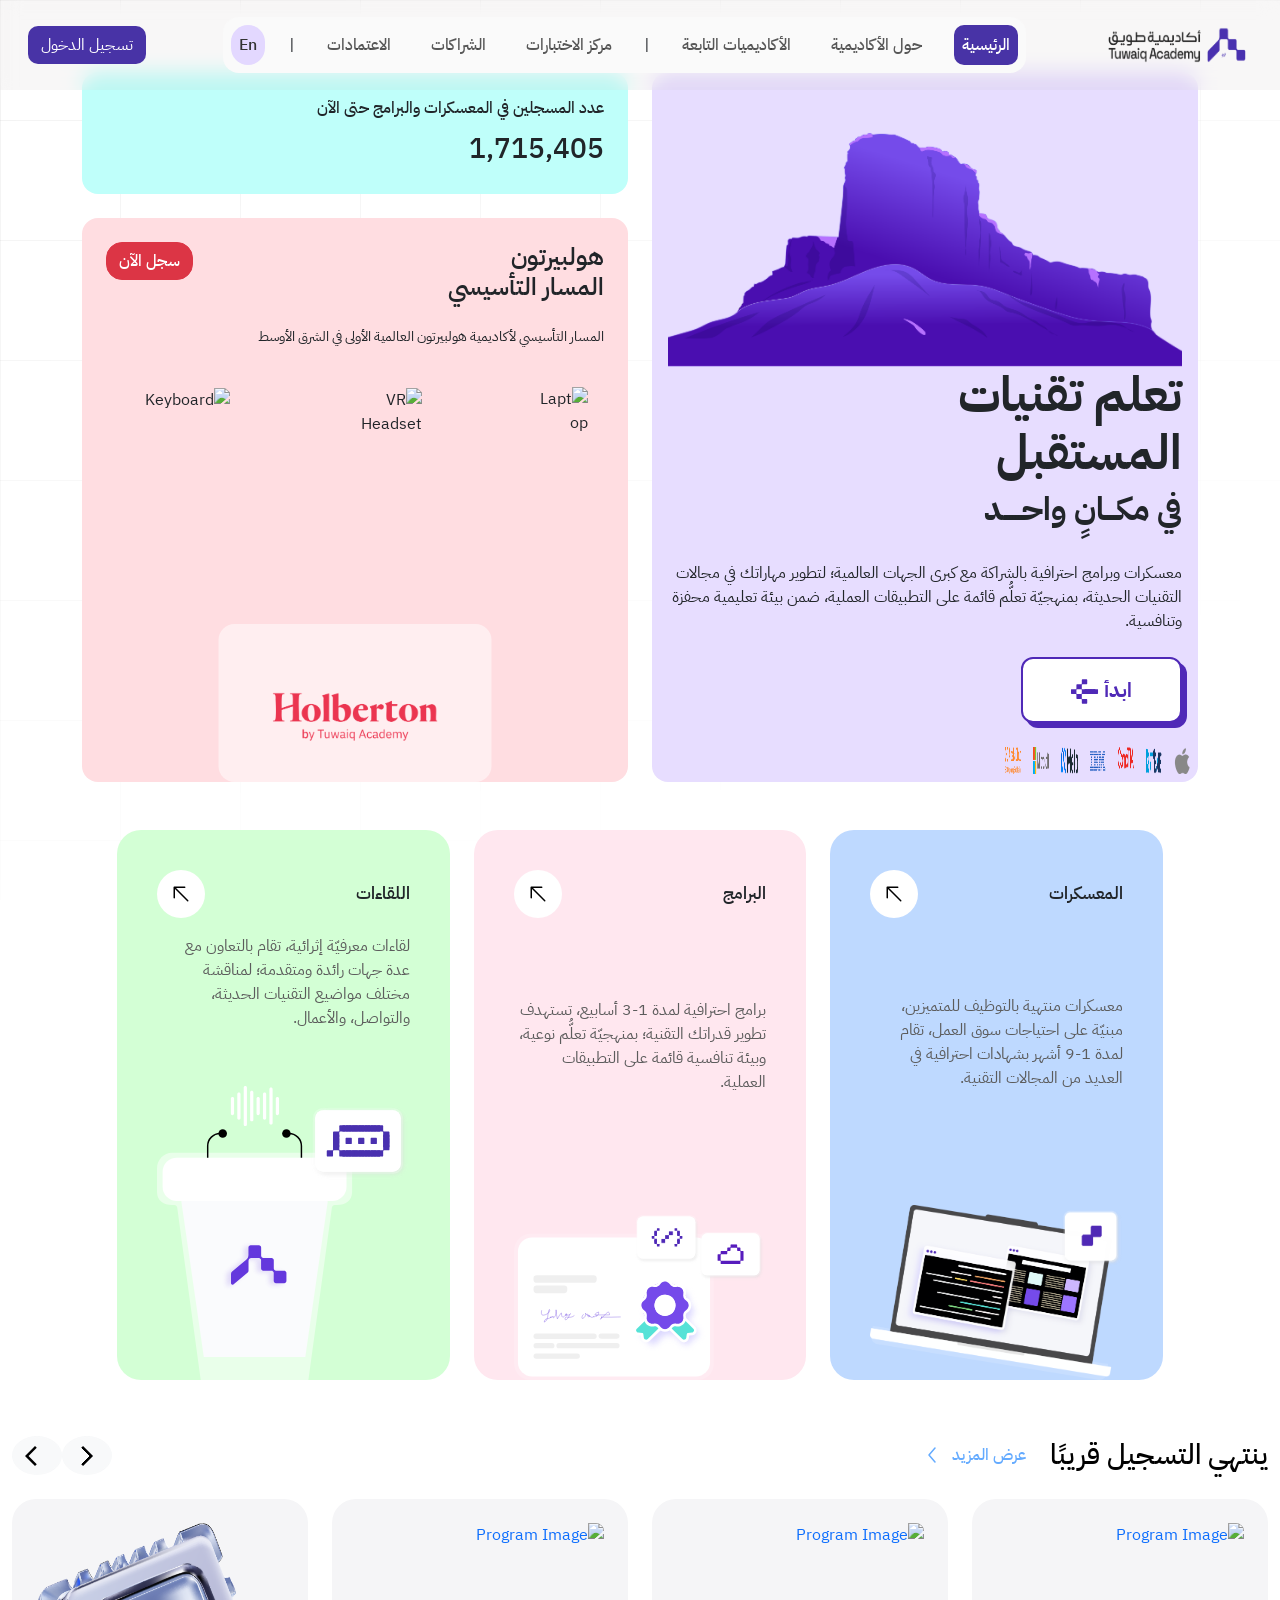
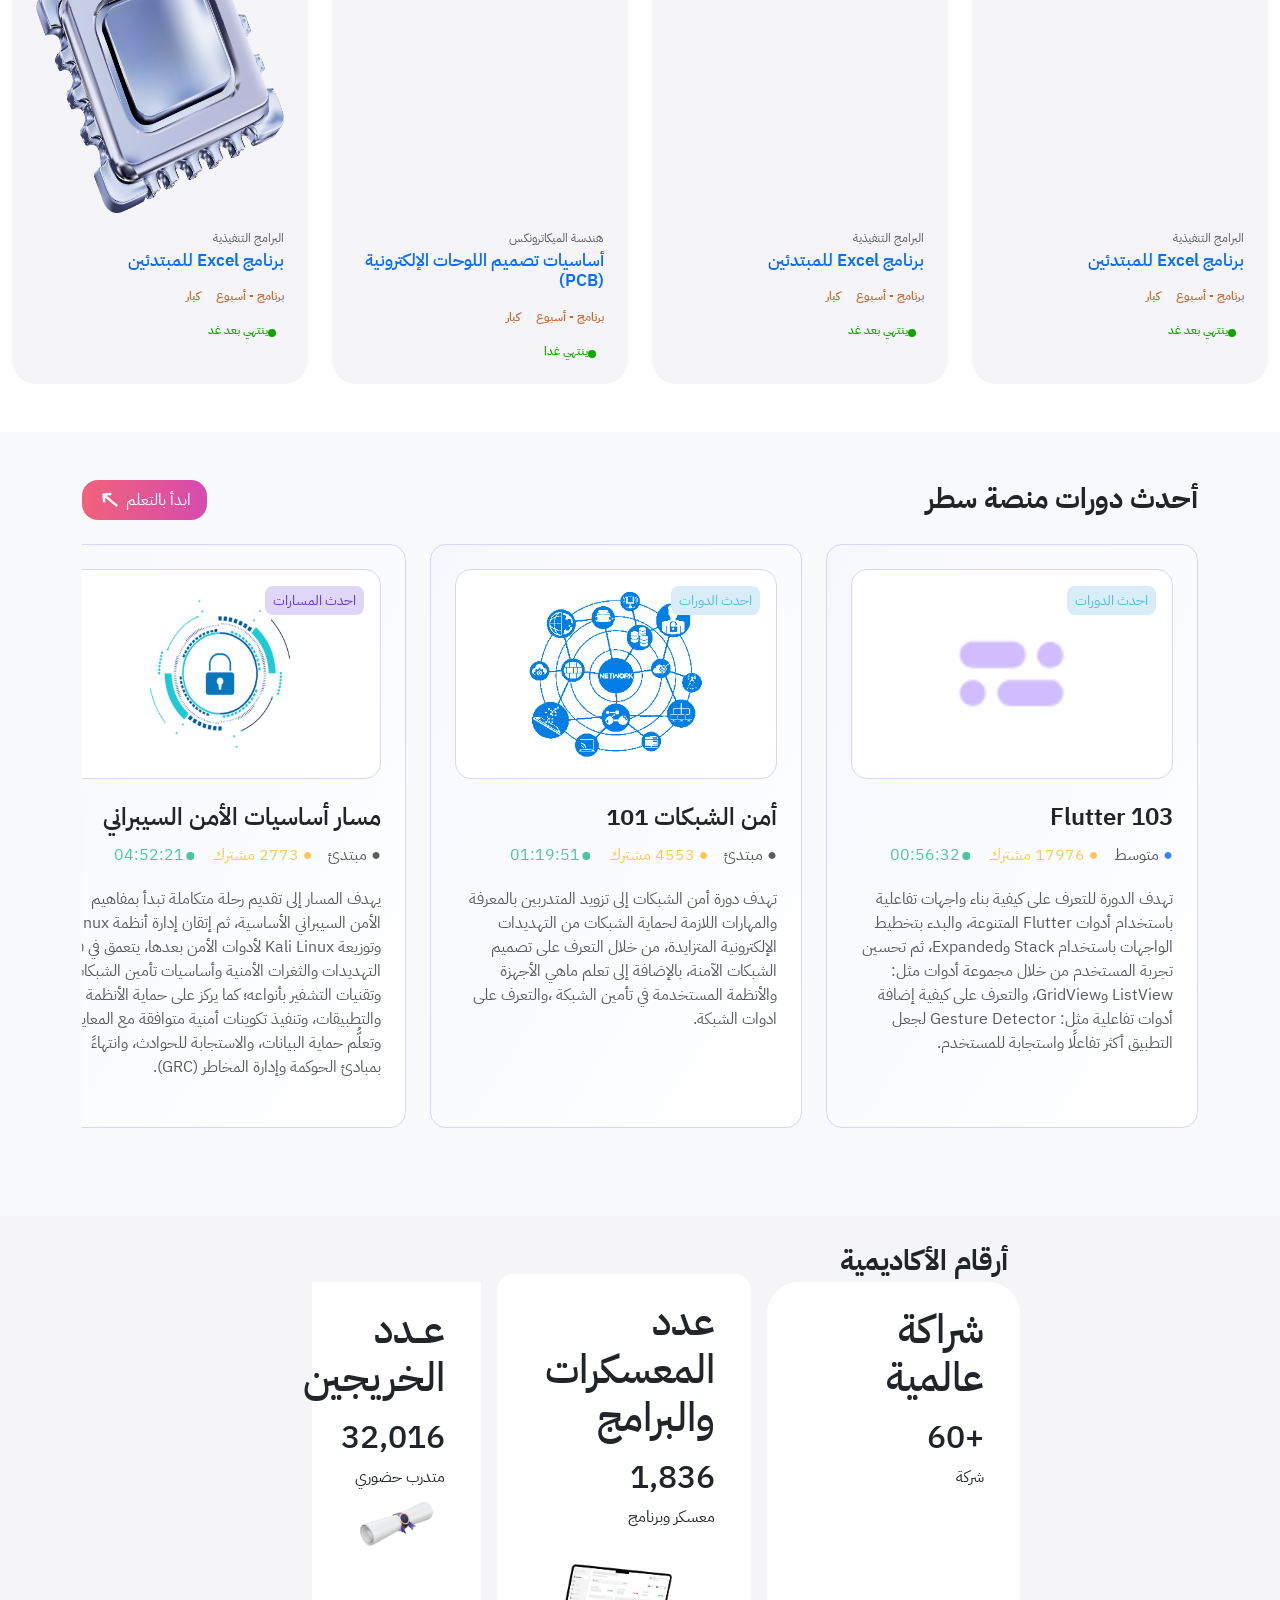
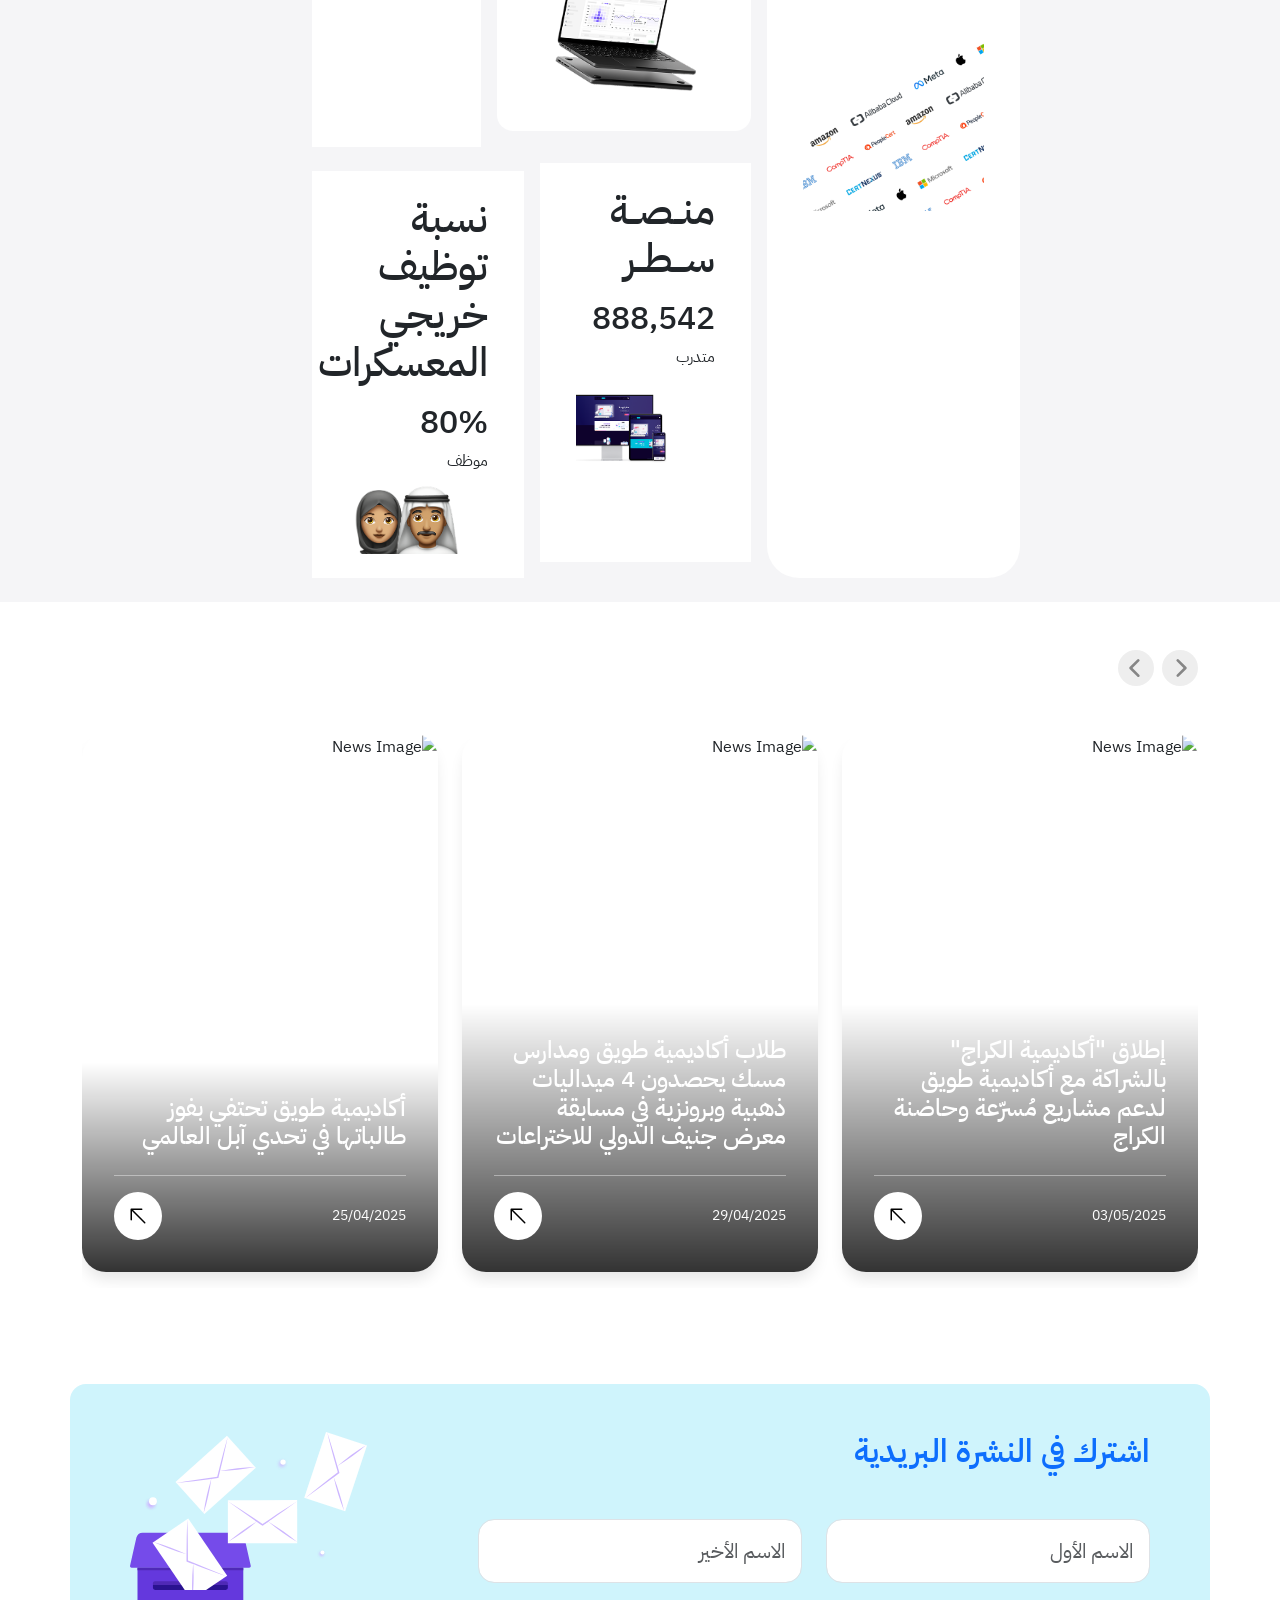
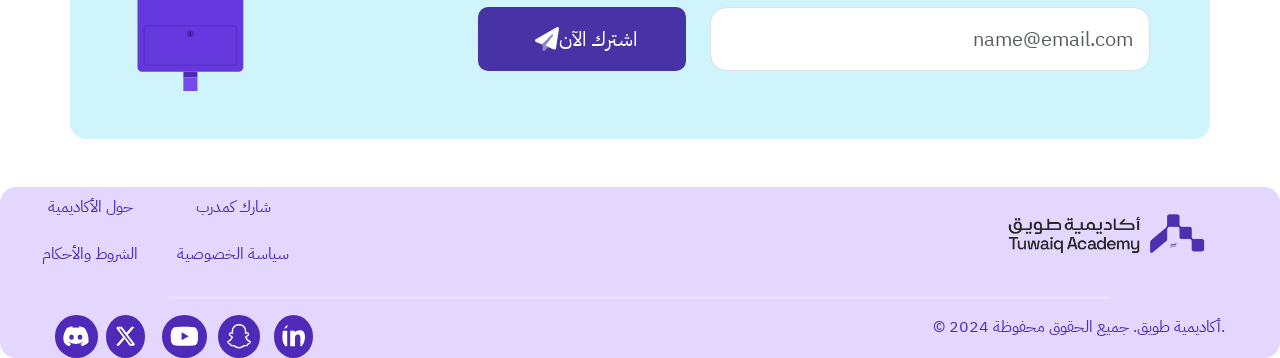
==== commit f6fde32b: "finish home page" ====
--- a/index.html
+++ b/index.html
@@ -1110,6 +1110,83 @@
 <!--//Section 7//-->
 
 
+<!--Footer -->
+
+<footer dir="rtl" style="background-color: rgb(227, 215, 255);"
+class=" container-fluid d-flex align-items-center rounded-4 h-md-25">
+<div style="width: 100%;" class="d-flex flex-column justify-content-center align-items-center">
+    <div style="width: 99%;" class="row justify-content-md-between justify-content-center">
+        <div class="col-9 col-md-3 text-center">
+            <img class="w-75" src="images/logo.png" alt="">
+        </div>
+        <div class="col-12 col-md-3 row d-flex text-center">
+            <a style="color: rgb(79, 41, 183);" class="col-6 link-underline-light link-underline-opacity-0 my-2" href="#">شارك كمدرب</a>
+            <a style="color: rgb(79, 41, 183);" class="col-6 link-underline-light link-underline-opacity-0 my-2" href="#">حول الأكاديمية</a>
+            <a style="color: rgb(79, 41, 183);" class="col-6 link-underline-light link-underline-opacity-0 my-2" href="#"> سياسة الخصوصية</a>
+            <a style="color: rgb(79, 41, 183);" class="col-6 link-underline-light link-underline-opacity-0 my-2" href="#">الشروط والأحكام</a>
+        </div>           
+    </div>
+
+    <hr style="height: 3px;" class="bg-white border-0 w-75">
+
+    <div dir="ltr" style="width: 95%;" class="row justify-content-center justify-content-md-between h-25">
+        <div class="col-10 col-md-3 d-flex h-75">
+            <a style="width: 45%;" href="https://discord.gg/DWpUH7wFxj" class="text-white ">
+                <svg style="background-color:  rgb(79, 41, 183);" width="85%" height="100%"
+                    class="rounded-circle p-2" aria-hidden="true" xmlns="http://www.w3.org/2000/svg"
+                    fill="currentColor" viewBox="0 0 21 16">
+                    <path
+                        d="M16.942 1.556a16.3 16.3 0 0 0-4.126-1.3 12.04 12.04 0 0 0-.529 1.1 15.175 15.175 0 0 0-4.573 0 11.585 11.585 0 0 0-.535-1.1 16.274 16.274 0 0 0-4.129 1.3A17.392 17.392 0 0 0 .182 13.218a15.785 15.785 0 0 0 4.963 2.521c.41-.564.773-1.16 1.084-1.785a10.63 10.63 0 0 1-1.706-.83c.143-.106.283-.217.418-.33a11.664 11.664 0 0 0 10.118 0c.137.113.277.224.418.33-.544.328-1.116.606-1.71.832a12.52 12.52 0 0 0 1.084 1.785 16.46 16.46 0 0 0 5.064-2.595 17.286 17.286 0 0 0-2.973-11.59ZM6.678 10.813a1.941 1.941 0 0 1-1.8-2.045 1.93 1.93 0 0 1 1.8-2.047 1.919 1.919 0 0 1 1.8 2.047 1.93 1.93 0 0 1-1.8 2.045Zm6.644 0a1.94 1.94 0 0 1-1.8-2.045 1.93 1.93 0 0 1 1.8-2.047 1.918 1.918 0 0 1 1.8 2.047 1.93 1.93 0 0 1-1.8 2.045Z">
+                    </path>
+                </svg>
+            </a>
+            <a style="width: 30%;" href="https://twitter.com/TuwaiqAcademy" class="text-white w-50">
+                <svg style="background-color: rgb(79, 41, 183);;" width=70% height="100%"
+                    class="rounded-circle p-2" xmlns="http://www.w3.org/2000/svg" viewBox="0 0 512 512">
+                    <path fill="#ffffff"
+                        d="M389.2 48h70.6L305.6 224.2 487 464H345L233.7 318.6 106.5 464H35.8L200.7 275.5 26.8 48H172.4L272.9 180.9 389.2 48zM364.4 421.8h39.1L151.1 88h-42L364.4 421.8z">
+                    </path>
+                </svg>
+            </a>
+
+            <a style="width: 45%;" href="https://www.youtube.com/channel/UC_pOwgeaVK7bg3z7fJB5N8w"
+                class="text-white w-50">
+                <svg style="background-color: rgb(79, 41, 183);;" width="80%" height="100%"
+                    class="rounded-circle p-2" xmlns="http://www.w3.org/2000/svg" viewBox="0 0 576 512">
+                    <path fill="#ffffff"
+                        d="M549.7 124.1c-6.3-23.7-24.8-42.3-48.3-48.6C458.8 64 288 64 288 64S117.2 64 74.6 75.5c-23.5 6.3-42 24.9-48.3 48.6-11.4 42.9-11.4 132.3-11.4 132.3s0 89.4 11.4 132.3c6.3 23.7 24.8 41.5 48.3 47.8C117.2 448 288 448 288 448s170.8 0 213.4-11.5c23.5-6.3 42-24.2 48.3-47.8 11.4-42.9 11.4-132.3 11.4-132.3s0-89.4-11.4-132.3zm-317.5 213.5V175.2l142.7 81.2-142.7 81.2z">
+                    </path>
+                </svg>
+            </a>
+
+            <a style="width: 45%;" href="https://www.snapchat.com/add/tuwaiqacademy" class="text-white w-50">
+                <svg style="background-color: rgb(79, 41, 183);;" width="75%" height="100%"
+                    class="rounded-circle p-2" xmlns="http://www.w3.org/2000/svg" viewBox="0 0 512 512">
+                    <path fill="#ffffff"
+                        d="M496.9 366.6c-3.4-9.2-9.8-14.1-17.1-18.2-1.4-.8-2.6-1.5-3.7-1.9-2.2-1.1-4.4-2.2-6.6-3.4-22.8-12.1-40.6-27.3-53-45.4a102.9 102.9 0 0 1 -9.1-16.1c-1.1-3-1-4.7-.2-6.3a10.2 10.2 0 0 1 2.9-3c3.9-2.6 8-5.2 10.7-7 4.9-3.2 8.8-5.7 11.2-7.4 9.4-6.5 15.9-13.5 20-21.3a42.4 42.4 0 0 0 2.1-35.2c-6.2-16.3-21.6-26.4-40.3-26.4a55.5 55.5 0 0 0 -11.7 1.2c-1 .2-2.1 .5-3.1 .7 .2-11.2-.1-22.9-1.1-34.5-3.5-40.8-17.8-62.1-32.7-79.2A130.2 130.2 0 0 0 332.1 36.4C309.5 23.5 283.9 17 256 17S202.6 23.5 180 36.4a129.7 129.7 0 0 0 -33.3 26.8c-14.9 17-29.2 38.4-32.7 79.2-1 11.6-1.2 23.4-1.1 34.5-1-.3-2-.5-3.1-.7a55.5 55.5 0 0 0 -11.7-1.2c-18.7 0-34.1 10.1-40.3 26.4a42.4 42.4 0 0 0 2 35.2c4.1 7.8 10.7 14.7 20 21.3 2.5 1.7 6.4 4.2 11.2 7.4 2.6 1.7 6.5 4.2 10.3 6.7a11.1 11.1 0 0 1 3.3 3.3c.8 1.6 .8 3.4-.4 6.6a102 102 0 0 1 -8.9 15.8c-12.1 17.7-29.4 32.6-51.4 44.6C32.4 348.6 20.2 352.8 15.1 366.7c-3.9 10.5-1.3 22.5 8.5 32.6a49.1 49.1 0 0 0 12.4 9.4 134.3 134.3 0 0 0 30.3 12.1 20 20 0 0 1 6.1 2.7c3.6 3.1 3.1 7.9 7.8 14.8a34.5 34.5 0 0 0 9 9.1c10 6.9 21.3 7.4 33.2 7.8 10.8 .4 23 .9 36.9 5.5 5.8 1.9 11.8 5.6 18.7 9.9C194.8 481 217.7 495 256 495s61.3-14.1 78.1-24.4c6.9-4.2 12.9-7.9 18.5-9.8 13.9-4.6 26.2-5.1 36.9-5.5 11.9-.5 23.2-.9 33.2-7.8a34.6 34.6 0 0 0 10.2-11.2c3.4-5.8 3.3-9.9 6.6-12.8a19 19 0 0 1 5.8-2.6A134.9 134.9 0 0 0 476 408.7a48.3 48.3 0 0 0 13-10.2l.1-.1C498.4 388.5 500.7 376.9 496.9 366.6zm-34 18.3c-20.7 11.5-34.5 10.2-45.3 17.1-9.1 5.9-3.7 18.5-10.3 23.1-8.1 5.6-32.2-.4-63.2 9.9-25.6 8.5-42 32.8-88 32.8s-62-24.3-88.1-32.9c-31-10.3-55.1-4.2-63.2-9.9-6.6-4.6-1.2-17.2-10.3-23.1-10.7-6.9-24.5-5.7-45.3-17.1-13.2-7.3-5.7-11.8-1.3-13.9 75.1-36.4 87.1-92.6 87.7-96.7 .6-5 1.4-9-4.2-14.1-5.4-5-29.2-19.7-35.8-24.3-10.9-7.6-15.7-15.3-12.2-24.6 2.5-6.5 8.5-8.9 14.9-8.9a27.6 27.6 0 0 1 6 .7c12 2.6 23.7 8.6 30.4 10.2a10.7 10.7 0 0 0 2.5 .3c3.6 0 4.9-1.8 4.6-5.9-.8-13.1-2.6-38.7-.6-62.6 2.8-32.9 13.4-49.2 26-63.6 6.1-6.9 34.5-37 88.9-37s82.9 29.9 88.9 36.8c12.6 14.4 23.2 30.7 26 63.6 2.1 23.9 .3 49.5-.6 62.6-.3 4.3 1 5.9 4.6 5.9a10.6 10.6 0 0 0 2.5-.3c6.7-1.6 18.4-7.6 30.4-10.2a27.6 27.6 0 0 1 6-.7c6.4 0 12.4 2.5 14.9 8.9 3.5 9.4-1.2 17-12.2 24.6-6.6 4.6-30.4 19.3-35.8 24.3-5.6 5.1-4.8 9.1-4.2 14.1 .5 4.2 12.5 60.4 87.7 96.7C468.6 373 476.1 377.5 462.9 384.9z">
+                    </path>
+                </svg>
+            </a>
+            <a style="width: 45%;" href="https://www.linkedin.com/company/tuwaiqacademy"
+                class="text-white w-50">
+                <svg style="background-color: rgb(79, 41, 183);;" width="70%" height="100%"
+                    class="rounded-circle p-2" xmlns="http://www.w3.org/2000/svg" viewBox="0 0 448 512">
+                    <path fill="#ffffff"
+                        d="M100.3 448H7.4V148.9h92.9zM53.8 108.1C24.1 108.1 0 83.5 0 53.8a53.8 53.8 0 0 1 107.6 0c0 29.7-24.1 54.3-53.8 54.3zM447.9 448h-92.7V302.4c0-34.7-.7-79.2-48.3-79.2-48.3 0-55.7 37.7-55.7 76.7V448h-92.8V148.9h89.1v40.8h1.3c12.4-23.5 42.7-48.3 87.9-48.3 94 0 111.3 61.9 111.3 142.3V448z">
+                    </path>
+                </svg>
+            </a>
+        </div>
+        <div class=" col-12 mt-3 my-md-0 col-md-5 text-md-end text-center">
+            <p style="color: rgb(79, 41, 183);">© 2024 أكاديمية طويق. جميع الحقوق محفوظة.</p>
+        </div>
+    </div>
+</div>
+</footer>
+
+
+
+<!--//footer//-->
 
 
 
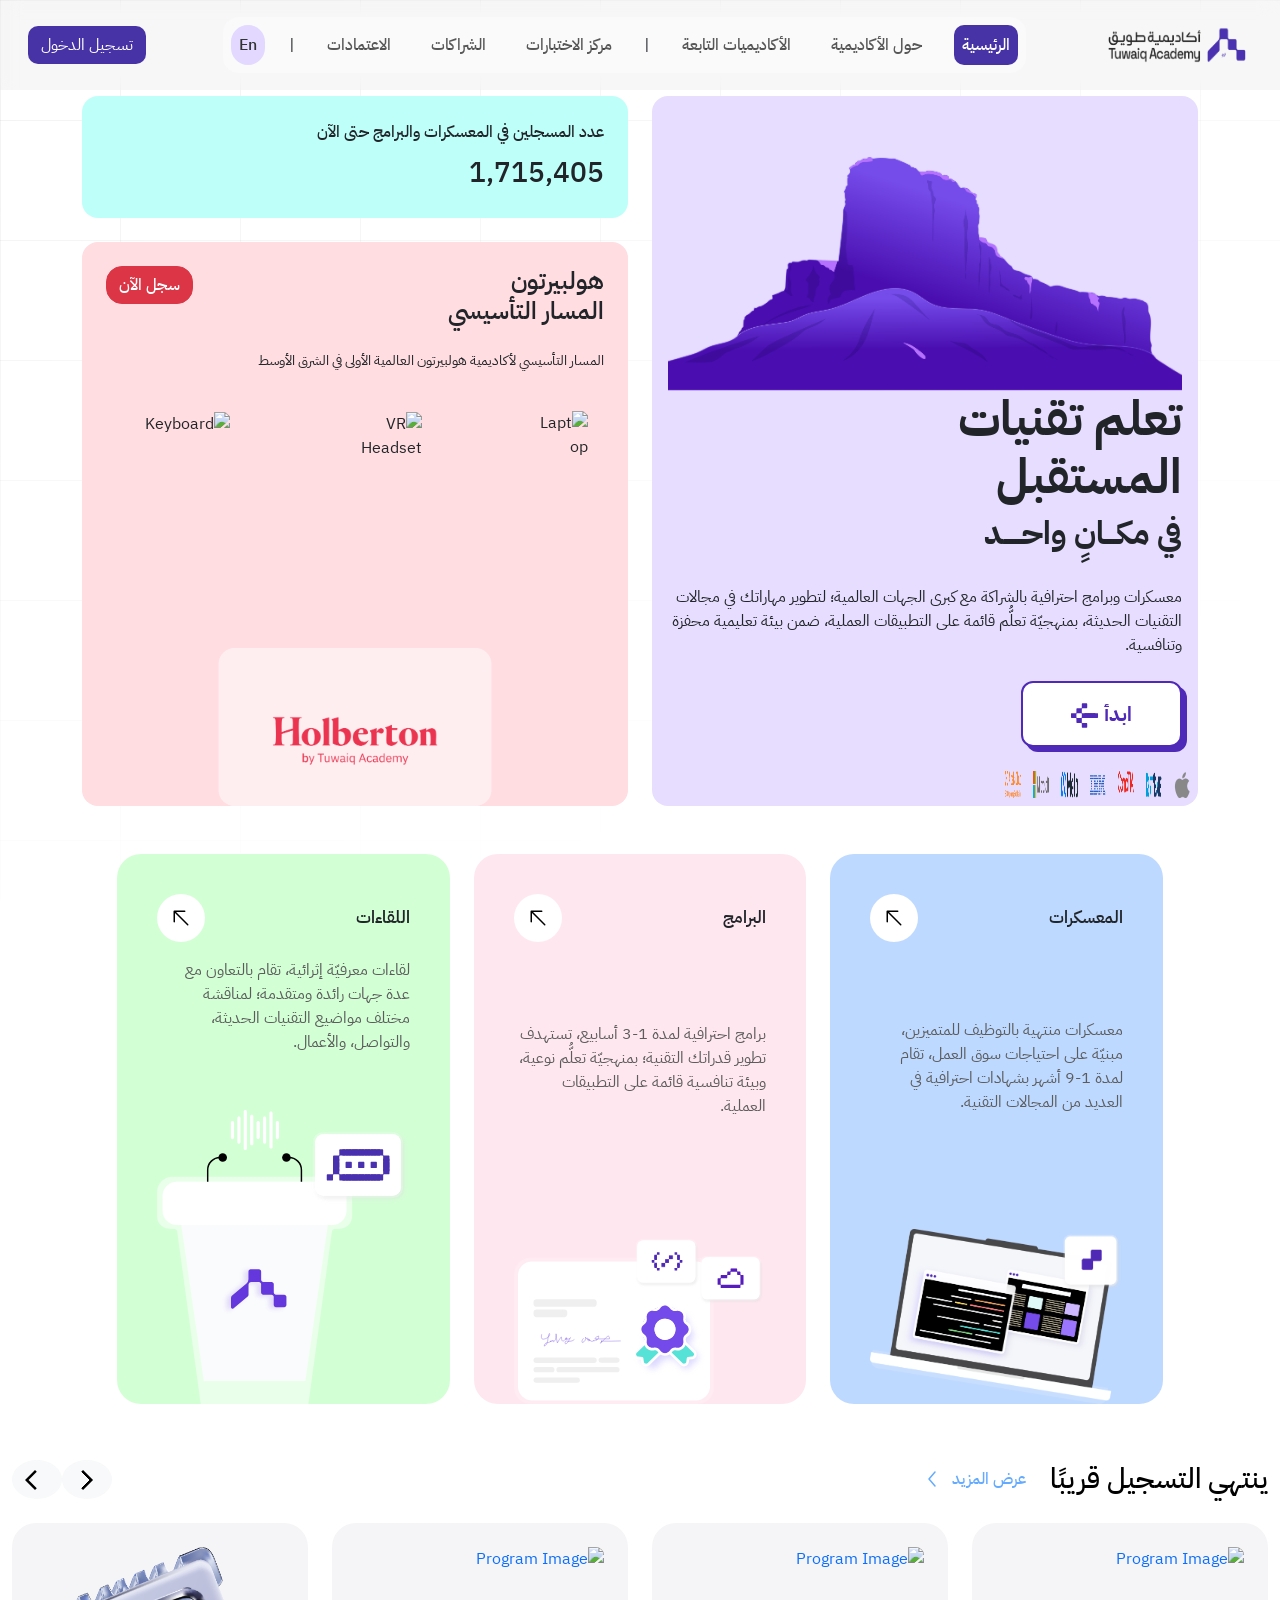
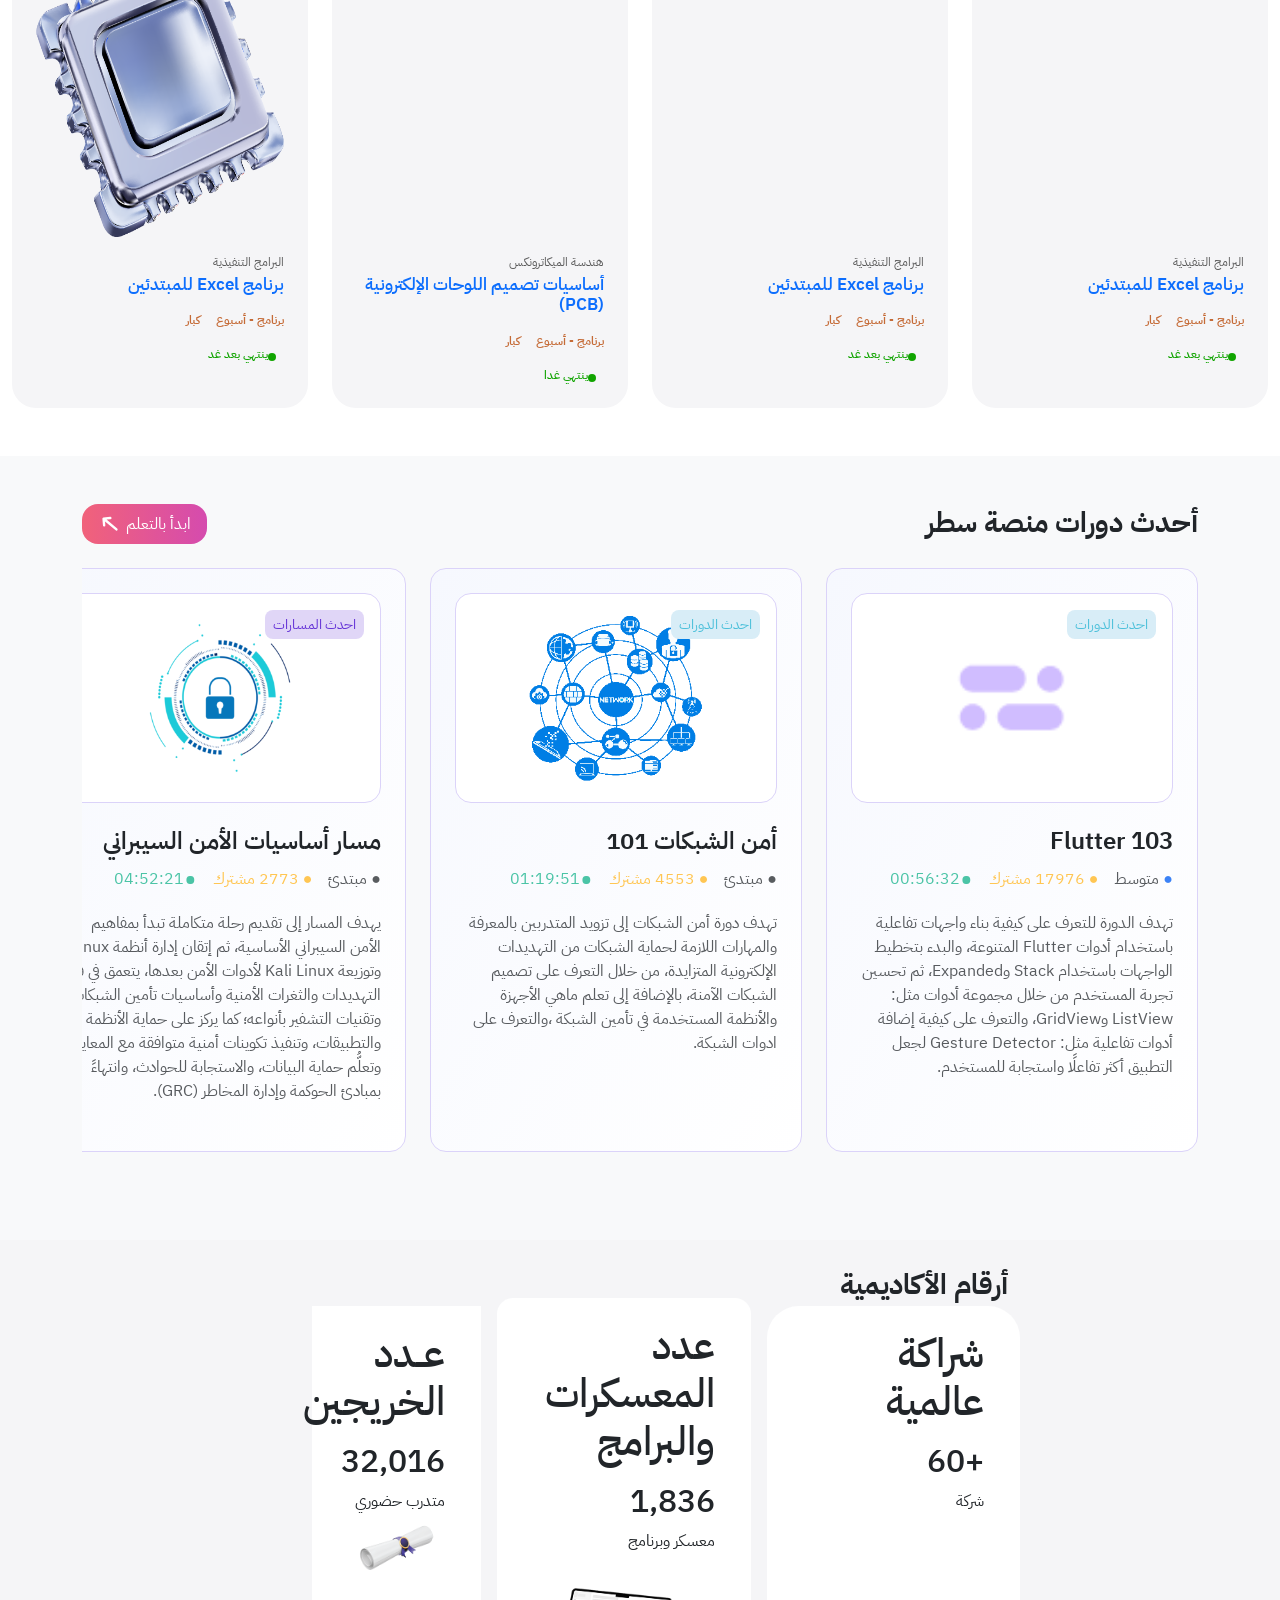
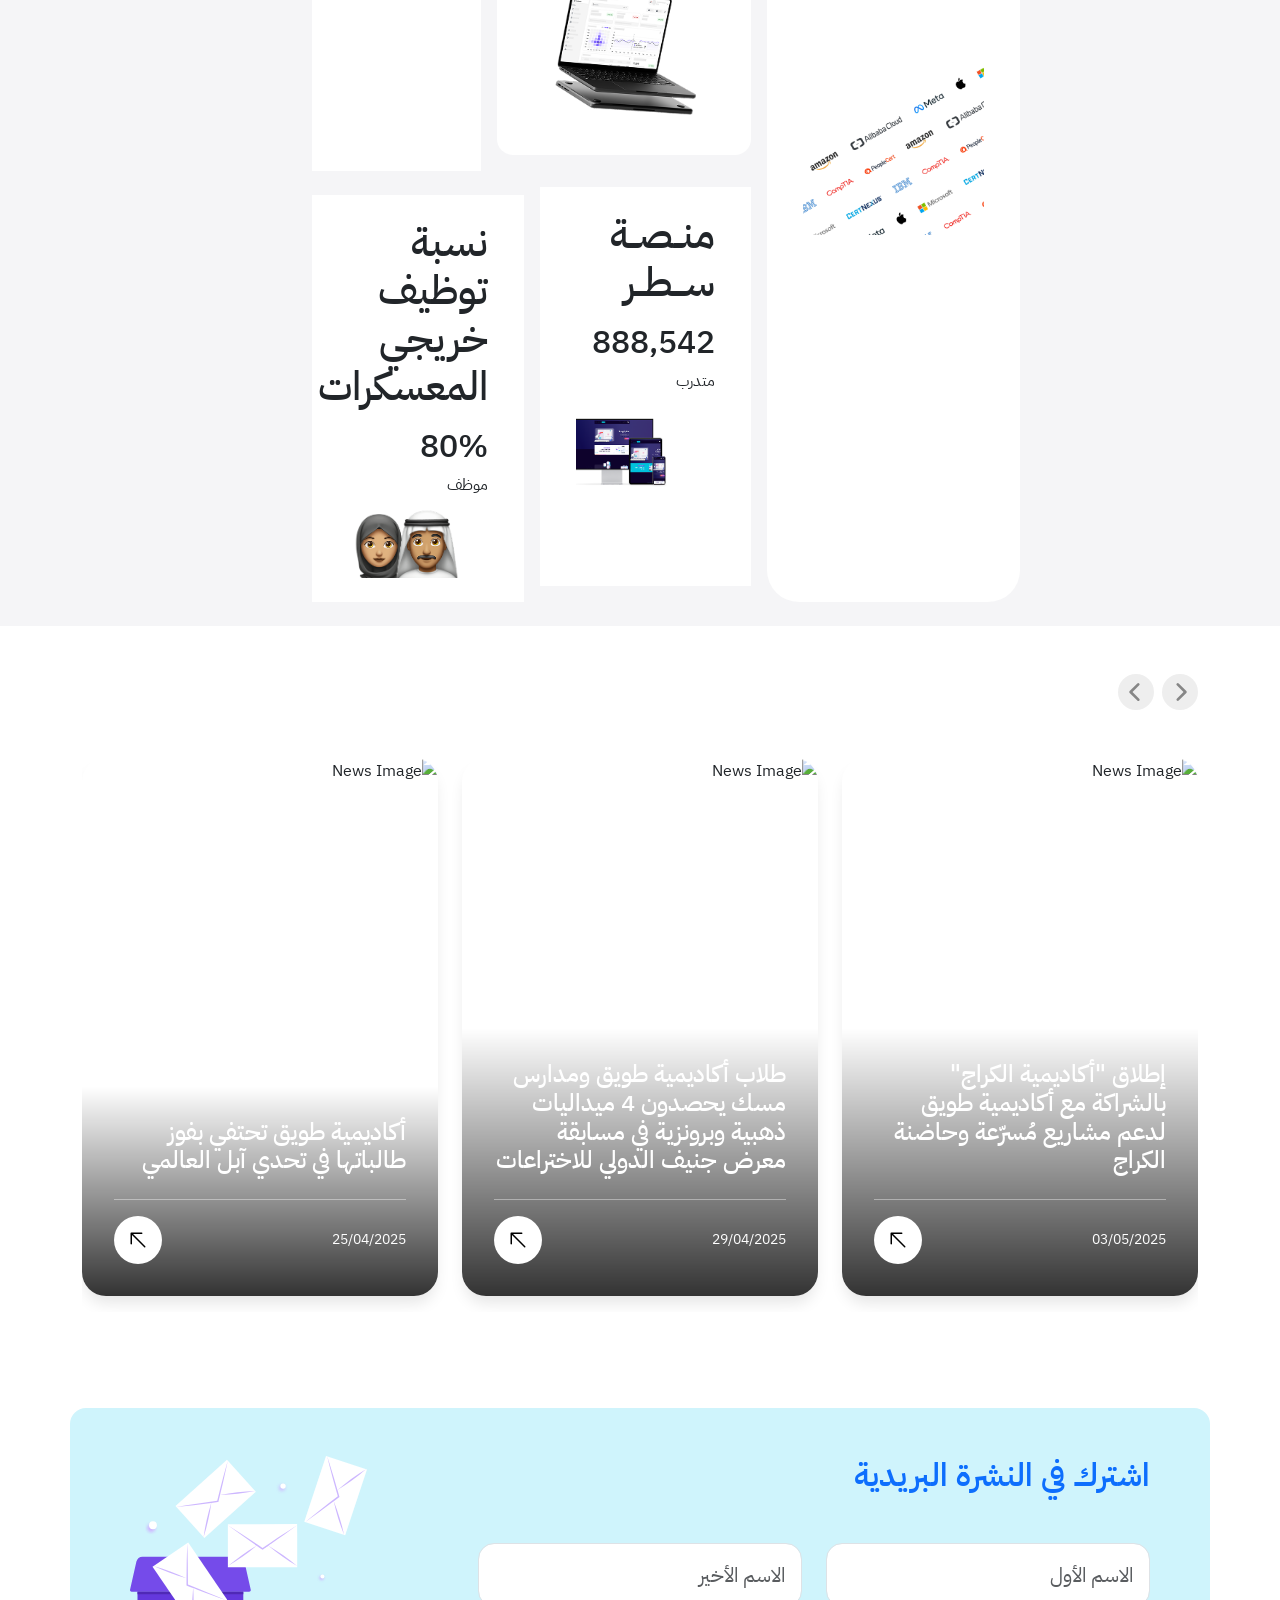
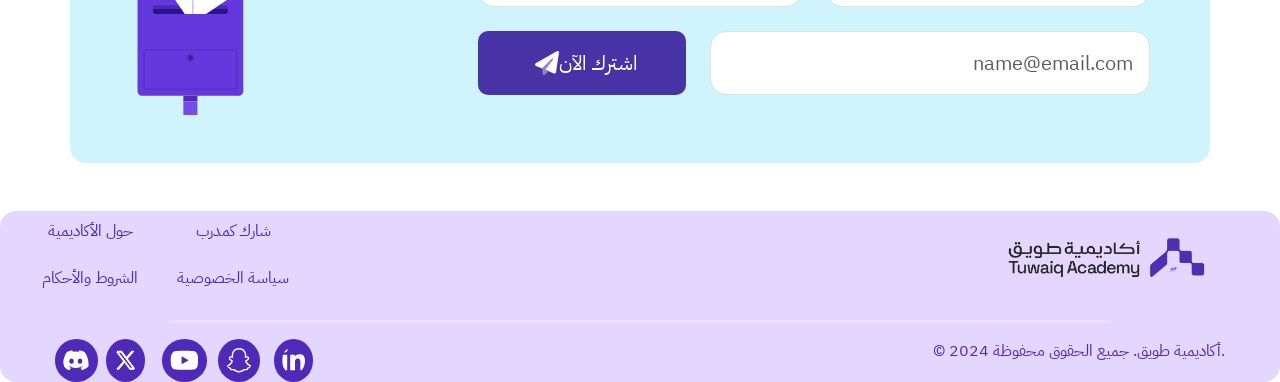
==== commit e6a0ee28: "add margin for header" ====
--- a/index.html
+++ b/index.html
@@ -115,7 +115,7 @@
   </head>
   <body>
     <!--Navbar Responsive -->
-    <header class="pt-2 container-fluid  " dir="rtl">
+    <header class="pt-2 mb-4 container-fluid  " dir="rtl">
       <nav class="navbar navbar-expand-lg ">
         <div
           class="container-fluid d-flex align-items-center justify-content-between blur-navbar fixed-top "
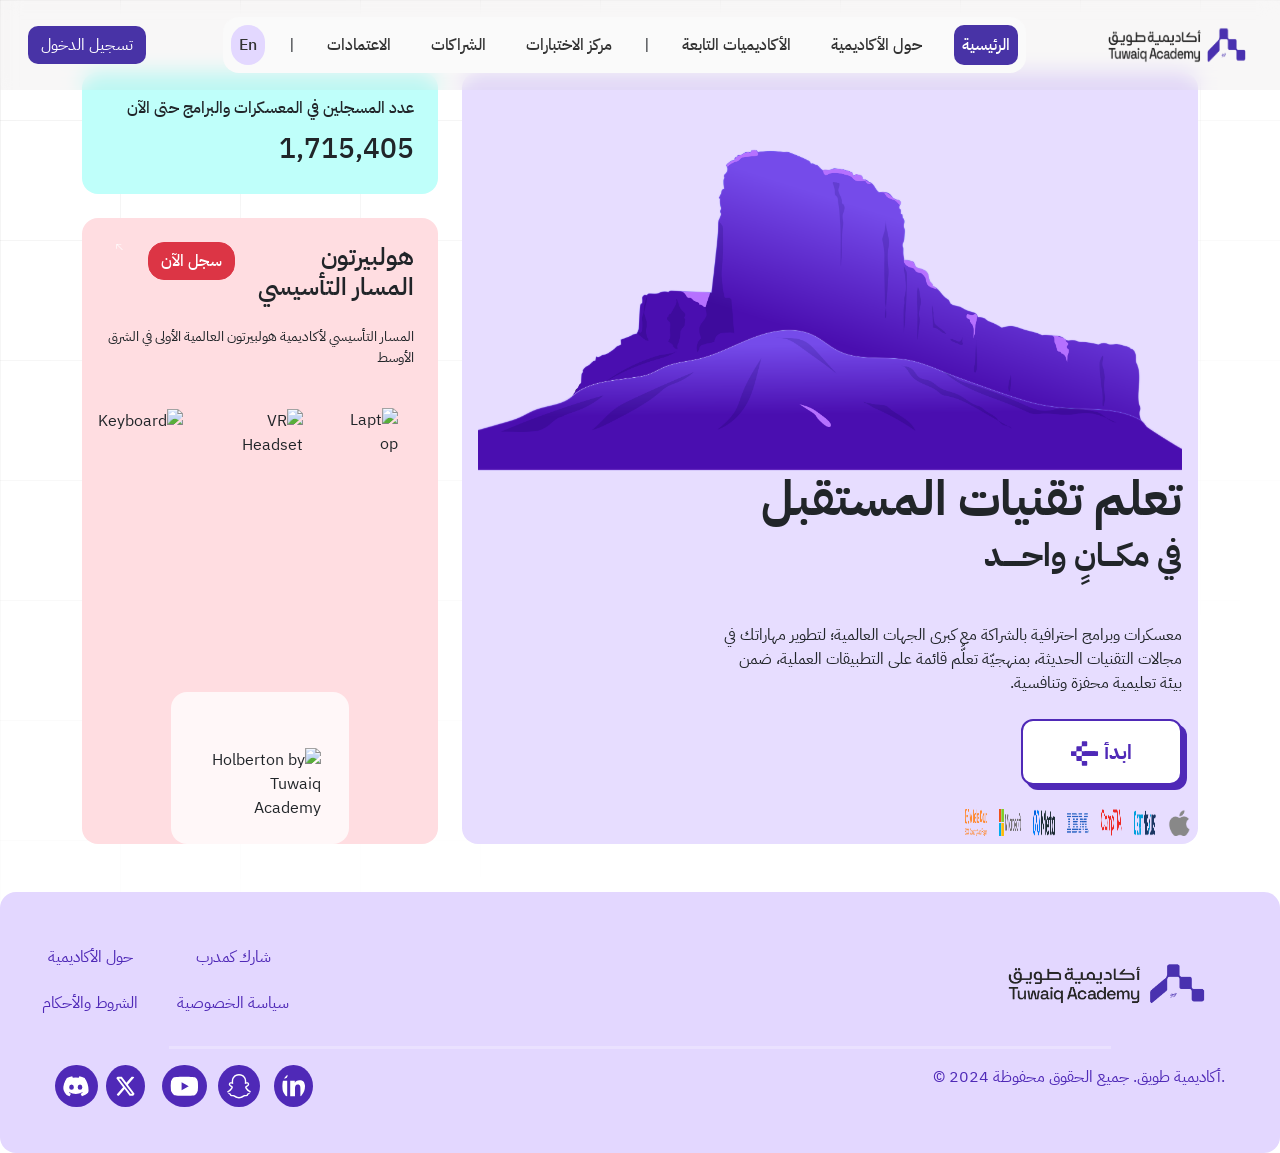
==== commit edf22fe6: "improve footer responsive bevaviour" ====
--- a/index.html
+++ b/index.html
@@ -1,121 +1,18 @@
 <!DOCTYPE html>
 <html lang="en">
-  <head>
-    <meta charset="UTF-8" />
-    <meta name="viewport" content="width=device-width, initial-scale=1.0" />
-    <link rel="stylesheet" href="styles.css" />
-    <title>Tuwaiq Project</title>
-    <!-- Bootstrap JS -->
-    <script src="https://cdn.jsdelivr.net/npm/bootstrap@5.3.3/dist/js/bootstrap.bundle.min.js"></script>
-    <link
-      href="https://cdn.jsdelivr.net/npm/bootstrap@5.3.5/dist/css/bootstrap.min.css"
-      rel="stylesheet"
-      integrity="sha384-SgOJa3DmI69IUzQ2PVdRZhwQ+dy64/BUtbMJw1MZ8t5HZApcHrRKUc4W0kG879m7"
-      crossorigin="anonymous"
-    />
-
-    <style>
-      /* background for body square with lines */
-      body::before {
-        --size: 120px;
-        --line-color: rgba(0, 0, 0, 0.05);
-        content: "";
-        position: fixed;
-        top: 0;
-        left: 0;
-        width: 100%;
-        height: 100%;
-        background: linear-gradient(
-              to right,
-              var(--line-color) 1px,
-              transparent 1px
-            )
-            repeat,
-          linear-gradient(to bottom, var(--line-color) 1px, transparent 1px)
-            repeat;
-        background-size: var(--size) var(--size);
-        mask-image: linear-gradient(-20deg, transparent 20%, white);
-        pointer-events: none;
-        z-index: -1;
-      }
-      /* for backgroound ul in navbar */
-
-      .blur-navbar{
-        backdrop-filter: blur(10px);
-        background-color: #b1aeae18;
-      }
-
-      #ul-list {
-        background-color: rgb(250 250 250);
-
-        a {
-          border-radius: 40px;
-        }
-      }
-
-      #ul-list a:hover {
-        background-color: #9597979f;
-        transition: 0.3s ease-in-out;
-      }
-      .purpleColor {
-        --bg-purple: #4833a6;
-        background-color: var(--bg-purple);
-        --color-white: rgb(255, 255, 255);
-        color: var(--color-white) !important;
-        border-radius: 10px !important;
-      }
-      .purpleColor:hover {
-        background-color: #6346e6 !important;
-      }
-      .EnglishPage {
-        --en-bg: #e3d8ff;
-        background-color: var(--en-bg);
-        color: #333;
-        border-radius: 10px;
-        text-align: center;
-        border-radius: 10px;
-      }
-      .bg-purple-light {
-        background-color: #e7ddff;
-      }
-
-      .bg-teal-light {
-        background-color: #bffffa;
-      }
-
-      .bg-pink-light {
-        background-color: #ffdde1;
-      }
-
-      .btn-start {
-        background-color: white;
-        color: #4f29b7;
-        border: 2px solid #4f29b7;
-        box-shadow: 5px 5px 0px #4f29b7;
-        transition: all 0.2s;
-        border-radius: 0.75rem;
-      }
-
-      .btn-start:hover {
-        box-shadow: none;
-        color: #4f29b7;
-      }
-
-      .card-bg-grey {
-        background-color: #f5f5f7;
-      }
-      /* 
-        
-    .card-item {
-        background-color: rgba(255, 255, 255, 0.65);
-        box-shadow: 0px 4px 4px rgba(0, 0, 0, 0.07);
-        border-radius: 0.5rem;
-    }  */
-    </style>
+
+<head>
+    <meta charset="UTF-8">
+    <meta name="viewport" content="width=device-width, initial-scale=1.0">
+    <link href="https://cdn.jsdelivr.net/npm/bootstrap@5.3.5/dist/css/bootstrap.min.css" rel="stylesheet"
+        integrity="sha384-SgOJa3DmI69IUzQ2PVdRZhwQ+dy64/BUtbMJw1MZ8t5HZApcHrRKUc4W0kG879m7" crossorigin="anonymous">
+    <link rel="stylesheet" href="styles.css">
+    <title>Tuwaiq Clone</title>
+
   </head>
   <body>
     <!--Navbar Responsive -->
-    <header class="pt-2 mb-4 container-fluid  " dir="rtl">
+    <header class="pt-2 container-fluid  " dir="rtl">
       <nav class="navbar navbar-expand-lg ">
         <div
           class="container-fluid d-flex align-items-center justify-content-between blur-navbar fixed-top "
@@ -149,12 +46,12 @@
               id="ul-list"
             >
               <li class="nav-item">
-                <a class="nav-link purpleColor" aria-current="page" href="#"
+                <a class="nav-link purpleColor" aria-current="page" href="index.html"
                   >الرئيسية</a
                 >
               </li>
               <li class="nav-item">
-                <a class="nav-link" href="#">حول الأكاديمية</a>
+                <a class="nav-link" href="about.html">حول الأكاديمية</a>
               </li>
               <li class="nav-item">
                 <a class="nav-link" href="#">الأكاديميات التابعة</a>
@@ -164,7 +61,7 @@
                 <a class="nav-link" href="#">مركز الاختبارات</a>
               </li>
               <li class="nav-item">
-                <a class="nav-link" href="#">الشراكات</a>
+                <a class="nav-link" href="partnerships.html">الشراكات</a>
               </li>
               <li class="nav-item">
                 <a class="nav-link" href="#">الاعتمادات</a>
@@ -186,771 +83,190 @@
 
     <!--Section 1-->
     <section dir="rtl">
-      <div class="container py-5">
-        <div class="row" >
-          <!--For learn Tech Section-->
-          <div class="col-md-6  ">
-            <div class="card col-md-12 border-0 rounded-4 bg-purple-light">
-              <div class="card-body">
-                <!-- Mountain Image -->
-                <img
-                  class="mountain-img img-fluid"
-                  src="./images/heroBg.png"
-                  alt="Tuwaiq Mountain"
-                />
-
-                <div class="row">
-                  <div class="col-xl-8 col-lg-10 col-12 ms-auto mb-4">
-                    <h1 class="text-purple display-5 fw-bold mb-2">
-                      تعلم تقنيات المستقبل
-                    </h1>
-                    <h2 class="text-purple h2 fw-bold">
-                      في مكــــانٍ واحــــــد
-                    </h2>
-                  </div>
-                </div>
-
-                <div>
-                  <div>
-                    <p class="text-dark-gray mb-4">
-                      معسكرات وبرامج احترافية بالشراكة مع كبرى الجهات العالمية؛
-                      لتطوير مهاراتك في مجالات التقنيات الحديثة، بمنهجيّة تعلُّم
-                      قائمة على التطبيقات العملية، ضمن بيئة تعليمية محفزة
-                      وتنافسية.
-                    </p>
-                    <!--Button Start-->
-                    <button class="btn btn-lg btn-start px-5 py-3 fw-bold">
-                      ابدأ
-                      <!--for Arrow Button ; ربما امسحه-->
-                      <svg
-                        width="28"
-                        height="25"
-                        viewBox="0 0 28 25"
-                        fill="none"
-                        xmlns="http://www.w3.org/2000/svg"
-                      >
-                        <path
-                          d="M10.8125 1.06869C10.8125 0.873836 10.8979 0.68696 11.05 0.549176C11.2021 0.411391 11.4084 0.333984 11.6234 0.333984H15.4078C15.6229 0.333984 15.8292 0.411391 15.9812 0.549176C16.1333 0.68696 16.2188 0.873836 16.2188 1.06869V4.49733C16.2188 4.69218 16.1333 4.87906 15.9812 5.01684C15.8292 5.15463 15.6229 5.23203 15.4078 5.23203H11.6234C11.4084 5.23203 11.2021 5.15463 11.05 5.01684C10.8979 4.87906 10.8125 4.69218 10.8125 4.49733V1.06869Z"
-                          :fill="theme === 'founding_day' ? '#684F46' : '#4F29B7'"
-                          fill="#4F29B7"
-                        ></path>
-                        <path
-                          d="M11.6219 5.23275C11.4068 5.23275 11.2005 5.31016 11.0485 5.44794C10.8964 5.58573 10.8109 5.7726 10.8109 5.96746L10 5.23275C10.2151 5.23275 10.4213 5.15535 10.5734 5.01756C10.7255 4.87978 10.8109 4.6929 10.8109 4.49805L11.6219 5.23275Z"
-                          :fill="theme === 'founding_day' ? '#684F46' : '#4F29B7'"
-                          fill="#4F29B7"
-                        ></path>
-                        <path
-                          d="M5.40625 5.96713C5.40625 5.77227 5.49169 5.5854 5.64377 5.44761C5.79585 5.30983 6.00212 5.23242 6.21719 5.23242H10.0016C10.2167 5.23242 10.4229 5.30983 10.575 5.44761C10.7271 5.5854 10.8125 5.77227 10.8125 5.96713V9.39577C10.8125 9.59062 10.7271 9.7775 10.575 9.91528C10.4229 10.0531 10.2167 10.1305 10.0016 10.1305H6.21719C6.00212 10.1305 5.79585 10.0531 5.64377 9.91528C5.49169 9.7775 5.40625 9.59062 5.40625 9.39577V5.96713Z"
-                          :fill="theme === 'founding_day' ? '#684F46' : '#4F29B7'"
-                          fill="#4F29B7"
-                        ></path>
-                        <path
-                          d="M10 10.1292C10.2151 10.1292 10.4213 10.2066 10.5734 10.3444C10.7255 10.4822 10.8109 10.6691 10.8109 10.8639L11.6219 10.1292C11.4068 10.1292 11.2005 10.0518 11.0485 9.91405C10.8964 9.77626 10.8109 9.58939 10.8109 9.39453L10 10.1292Z"
-                          :fill="theme === 'founding_day' ? '#684F46' : '#4F29B7'"
-                          fill="#4F29B7"
-                        ></path>
-                        <path
-                          d="M6.21563 10.1292C6.00056 10.1292 5.79429 10.2066 5.64221 10.3444C5.49013 10.4822 5.40469 10.6691 5.40469 10.8639L4.59375 10.1292C4.80882 10.1292 5.01509 10.0518 5.16717 9.91405C5.31925 9.77626 5.40469 9.58939 5.40469 9.39453L6.21563 10.1292Z"
-                          :fill="theme === 'founding_day' ? '#684F46' : '#4F29B7'"
-                          fill="#4F29B7"
-                        ></path>
-                        <path
-                          d="M0 10.8656C0 10.6707 0.0854386 10.4838 0.237519 10.346C0.3896 10.2083 0.595865 10.1309 0.81094 10.1309H4.59533C4.8104 10.1309 5.01667 10.2083 5.16875 10.346C5.32083 10.4838 5.40627 10.6707 5.40627 10.8656V14.2942C5.40627 14.4891 5.32083 14.6759 5.16875 14.8137C5.01667 14.9515 4.8104 15.0289 4.59533 15.0289H0.81094C0.595865 15.0289 0.3896 14.9515 0.237519 14.8137C0.0854386 14.6759 0 14.4891 0 14.2942V10.8656Z"
-                          :fill="theme === 'founding_day' ? '#684F46' : '#4F29B7'"
-                          fill="#4F29B7"
-                        ></path>
-                        <path
-                          d="M4.59375 15.0277C4.80882 15.0277 5.01509 15.1051 5.16717 15.2429C5.31925 15.3807 5.40469 15.5675 5.40469 15.7624L6.21563 15.0277C6.00056 15.0277 5.79429 14.9503 5.64221 14.8125C5.49013 14.6747 5.40469 14.4878 5.40469 14.293L4.59375 15.0277Z"
-                          :fill="theme === 'founding_day' ? '#684F46' : '#4F29B7'"
-                          fill="#4F29B7"
-                        ></path>
-                        <path
-                          d="M5.40625 15.7621C5.40625 15.5672 5.49169 15.3803 5.64377 15.2425C5.79585 15.1047 6.00212 15.0273 6.21719 15.0273H10.0016C10.2167 15.0273 10.4229 15.1047 10.575 15.2425C10.7271 15.3803 10.8125 15.5672 10.8125 15.7621V19.1907C10.8125 19.3855 10.7271 19.5724 10.575 19.7102C10.4229 19.848 10.2167 19.9254 10.0016 19.9254H6.21719C6.00212 19.9254 5.79585 19.848 5.64377 19.7102C5.49169 19.5724 5.40625 19.3855 5.40625 19.1907V15.7621Z"
-                          :fill="theme === 'founding_day' ? '#684F46' : '#4F29B7'"
-                          fill="#4F29B7"
-                        ></path>
-                        <path
-                          d="M10 19.9261C10.2151 19.9261 10.4213 20.0035 10.5734 20.1413C10.7255 20.2791 10.8109 20.466 10.8109 20.6608L11.6219 19.9261C11.4068 19.9261 11.2005 19.8487 11.0485 19.7109C10.8964 19.5731 10.8109 19.3863 10.8109 19.1914L10 19.9261Z"
-                          :fill="theme === 'founding_day' ? '#684F46' : '#4F29B7'"
-                          fill="#4F29B7"
-                        ></path>
-                        <path
-                          d="M10.8125 20.6605C10.8125 20.4656 10.8979 20.2788 11.05 20.141C11.2021 20.0032 11.4084 19.9258 11.6234 19.9258H15.4078C15.6229 19.9258 15.8292 20.0032 15.9812 20.141C16.1333 20.2788 16.2188 20.4656 16.2188 20.6605V24.0891C16.2188 24.284 16.1333 24.4709 15.9812 24.6086C15.8292 24.7464 15.6229 24.8238 15.4078 24.8238H11.6234C11.4084 24.8238 11.2021 24.7464 11.05 24.6086C10.8979 24.4709 10.8125 24.284 10.8125 24.0891V20.6605Z"
-                          :fill="theme === 'founding_day' ? '#684F46' : '#4F29B7'"
-                          fill="#4F29B7"
-                        ></path>
-                        <path
-                          d="M10.8125 10.8656C10.8125 10.6707 10.8979 10.4838 11.05 10.346C11.2021 10.2083 11.4084 10.1309 11.6234 10.1309H15.4078C15.6229 10.1309 15.8292 10.2083 15.9812 10.346C16.1333 10.4838 16.2188 10.6707 16.2188 10.8656V14.2942C16.2188 14.4891 16.1333 14.6759 15.9812 14.8137C15.8292 14.9515 15.6229 15.0289 15.4078 15.0289H11.6234C11.4084 15.0289 11.2021 14.9515 11.05 14.8137C10.8979 14.6759 10.8125 14.4891 10.8125 14.2942V10.8656Z"
-                          :fill="theme === 'founding_day' ? '#684F46' : '#4F29B7'"
-                          fill="#4F29B7"
-                        ></path>
-                        <path
-                          d="M13.5156 10.1309H18.9219V15.0289H13.5156V10.1309Z"
-                          :fill="theme === 'founding_day' ? '#684F46' : '#4F29B7'"
-                          fill="#4F29B7"
-                        ></path>
-                        <path
-                          d="M11.6219 15.0277C11.4068 15.0277 11.2005 15.1051 11.0485 15.2429C10.8964 15.3807 10.8109 15.5675 10.8109 15.7624L10 15.0277C10.2151 15.0277 10.4213 14.9503 10.5734 14.8125C10.7255 14.6747 10.8109 14.4878 10.8109 14.293L11.6219 15.0277Z"
-                          :fill="theme === 'founding_day' ? '#684F46' : '#4F29B7'"
-                          fill="#4F29B7"
-                        ></path>
-                        <path
-                          d="M16.2188 10.8656C16.2188 10.6707 16.3042 10.4838 16.4563 10.346C16.6083 10.2083 16.8146 10.1309 17.0297 10.1309H20.8141C21.0292 10.1309 21.2354 10.2083 21.3875 10.346C21.5396 10.4838 21.625 10.6707 21.625 10.8656V14.2942C21.625 14.4891 21.5396 14.6759 21.3875 14.8137C21.2354 14.9515 21.0292 15.0289 20.8141 15.0289H17.0297C16.8146 15.0289 16.6083 14.9515 16.4563 14.8137C16.3042 14.6759 16.2188 14.4891 16.2188 14.2942V10.8656Z"
-                          :fill="theme === 'founding_day' ? '#684F46' : '#4F29B7'"
-                          fill="#4F29B7"
-                        ></path>
-                        <path
-                          d="M18.9219 10.1309H24.3281V15.0289H18.9219V10.1309Z"
-                          :fill="theme === 'founding_day' ? '#684F46' : '#4F29B7'"
-                          fill="#4F29B7"
-                        ></path>
-                        <path
-                          d="M21.625 10.8656C21.625 10.6707 21.7104 10.4838 21.8625 10.346C22.0146 10.2083 22.2209 10.1309 22.4359 10.1309H26.2203C26.4354 10.1309 26.6417 10.2083 26.7937 10.346C26.9458 10.4838 27.0313 10.6707 27.0313 10.8656V14.2942C27.0313 14.4891 26.9458 14.6759 26.7937 14.8137C26.6417 14.9515 26.4354 15.0289 26.2203 15.0289H22.4359C22.2209 15.0289 22.0146 14.9515 21.8625 14.8137C21.7104 14.6759 21.625 14.4891 21.625 14.2942V10.8656Z"
-                          :fill="theme === 'founding_day' ? '#684F46' : '#4F29B7'"
-                          fill="#4F29B7"
-                        ></path>
-                      </svg>
-                      <!--//for image Arrow Button ; ربما امسحه / //-->
-                    </button>
-
-                    <!--//Button Start//-->
-                  </div>
-                </div>
-              </div>
-
-              <!-- Logos Slider -->
-              <div class="logos-container">
-                <div class="logos-slide p-1">
-                  <img
-                    class="m-1"
-                    src="./logos-company-slider/Apple.png"
-                    style="width: 3%; height: 3vh"
-                  />
-
-                  <img
-                    class="m-1"
-                    src="./logos-company-slider/cn.png"
-                    style="width: 3%; height: 3vh"
-                  />
-                  <img
-                    class="m-1"
-                    src="./logos-company-slider/ct.png"
-                    style="width: 3%; height: 3vh"
-                  />
-                  <img
-                    class="m-1"
-                    src="./logos-company-slider/ibm.png"
-                    style="width: 3%; height: 3vh"
-                  />
-                  <img
-                    class="m-1"
-                    src="./logos-company-slider/meta.png"
-                    style="width: 3%; height: 3vh"
-                  />
-                  <img
-                    class="m-1"
-                    src="./logos-company-slider/microsoft.png"
-                    style="width: 3%; height: 3vh"
-                  />
-                  <img
-                    class="m-1"
-                    src="./logos-company-slider/ac2.png"
-                    style="width: 3%; height: 3vh"
-                  />
-                </div>
-              </div>
-            </div>
-          </div>
-          <!--//For learn Tech Section//-->
-
-          <!-- Right column with statistics and Holberton program -->
-          <!--قابل للاعادة الاستخدام سوف استخدمه لاحقا-->
-          <div class="col-md-6 d-flex flex-column gap-4 mt-4 mt-md-0">
-            <!-- Statistics Card -->
-            <div class="card border-0 rounded-4 bg-teal-light">
-              <div class="card-body p-4">
-                <p class="text-teal fw-medium mb-2">
-                  عدد المسجلين في المعسكرات والبرامج حتى الآن
-                </p>
-                <p class="text-teal fs-3 fw-medium mb-0" id="counter">
-                  1,715,405
-                </p>
-              </div>
-            </div>
-            <!--//قابل للاعادة الاستخدام سوف استخدمه لاحقا//-->
-            <!-- //Right column with statistics and Holberton program// -->
-
-            <!-- Holberton Program Card -->
-            <div
-              class="card border-0 rounded-4 bg-pink-light h-100 position-relative overflow-hidden"
-            >
-              <div class="card-body p-4">
-                <div
-                  class="d-flex justify-content-between align-items-start mb-3"
-                >
-                  <div>
-                    <h2 class="text-pink fs-4 fw-semibold lh-sm">
-                      هولبيرتون <br />
-                      المسار التأسيسي
-                    </h2>
-                  </div>
-                  <span class="small btn btn-danger rounded-4 fw-medium"
-                    >سجل الآن</span
-                  >
-                </div>
-
-                <p class="text-dark-gray small mb-4">
-                  المسار التأسيسي لأكاديمية هولبيرتون العالمية الأولى في الشرق
-                  الأوسط
-                </p>
-
-                <!-- Holberton Image -->
-                <div
-                  class="position-absolute start-50 bottom-0 translate-middle-x rounded-4 p-2 bg-white bg-opacity-50"
-                >
-                  <div class="position-relative w-75 mx-auto mt-5 mb-3">
-                    <img
-                      src="./images/holberton.png"
-                      alt="Holberton by Tuwaiq Academy"
-                      class="img-fluid"
-                    />
-                  </div>
-                </div>
-
-                <!-- Tech Items -->
-                <div class="d-flex justify-content-between mt-4 gap-2">
-                  <div
-                    class="card-item rotate-3 p-3 d-flex justify-content-center align-items-center"
-                  >
-                    <img
-                      src="./holbertonImages/6.svg"
-                      alt="Laptop"
-                      style="width: 55px; height: 58px"
-                    />
-                  </div>
-                  <div
-                    class="card-item translate-y-negative p-3 d-flex justify-content-center align-items-center"
-                  >
-                    <img
-                      src="./holbertonImages/11.svg"
-                      alt="VR Headset"
-                      style="width: 80px; height: 57px"
-                    />
-                  </div>
-                  <div
-                    class="card-item rotate-negative-3 p-3 d-flex justify-content-center align-items-center"
-                  >
-                    <img
-                      src="./holbertonImages/1.svg"
-                      alt="Keyboard"
-                      style="width: 108px; height: 57px"
-                    />
-                  </div>
-                </div>
-              </div>
-            </div>
-          </div>
-        </div>
-      </div>
-    </section>
-    <!--//Section 1//-->
-
-    <!--Section 2-->
-    <section dir="rtl">
-      <div class="container-fluid">
-        <div class="row">
-          <div class="d-flex justify-content-center">
-            <div class="col-md-9 col-lg-10 cards-container">
-              <!-- Bootcamps Card -->
-              <div class="card-custom bootcamps-card ">
-                <div class="title-and-link">
-                  <h1 class="card-title">المعسكرات</h1>
-                  <a class="round-link position-relative" href="#">
-                    <span class="link-text">المزيد</span>
-                    <svg
-                      class="link-icon"
-                      xmlns="http://www.w3.org/2000/svg"
-                      height="24"
-                      width="18"
-                      viewBox="0 0 384 512"
-                    >
-                      <path
-                        d="M48 96c-8.8 0-16 7.2-16 16l0 224c0 8.8 7.2 16 16 16s16-7.2 16-16l0-185.4L324.7 411.3c6.2 6.2 16.4 6.2 22.6 0s6.2-16.4 0-22.6L86.6 128 272 128c8.8 0 16-7.2 16-16s-7.2-16-16-16L48 96z"
-                      ></path>
-                    </svg>
-                  </a>
-                </div>
-                <p class="card-description">
-                  معسكرات منتهية بالتوظيف للمتميزين، مبنيّة على احتياجات سوق
-                  العمل، تقام لمدة 1-9 أشهر بشهادات احترافية في العديد من
-                  المجالات التقنية.
-                </p>
-                <div class="img-container">
-                  <img src="./images/bootcampsImg.png" alt="Bootcamps Image" />
-                </div>
-              </div>
-
-              <!-- Programs Card -->
-              <div class="card-custom programs-card">
-                <div class="title-and-link">
-                  <h1 class="card-title">البرامج</h1>
-                  <a class="round-link position-relative" href="#">
-                    <span class="link-text">المزيد</span>
-                    <svg
-                      class="link-icon"
-                      xmlns="http://www.w3.org/2000/svg"
-                      height="24"
-                      width="18"
-                      viewBox="0 0 384 512"
-                    >
-                      <path
-                        d="M48 96c-8.8 0-16 7.2-16 16l0 224c0 8.8 7.2 16 16 16s16-7.2 16-16l0-185.4L324.7 411.3c6.2 6.2 16.4 6.2 22.6 0s6.2-16.4 0-22.6L86.6 128 272 128c8.8 0 16-7.2 16-16s-7.2-16-16-16L48 96z"
-                      ></path>
-                    </svg>
-                  </a>
-                </div>
-                <p class="card-description">
-                  برامج احترافية لمدة 1-3 أسابيع، تستهدف تطوير قدراتك التقنية؛
-                  بمنهجيّة تعلُّم نوعية، وبيئة تنافسية قائمة على التطبيقات
-                  العملية.
-                </p>
-                <div class="img-container">
-                  <img
-                    src="./images/art_for_programs copy.svg"
-                    alt="Programs Image"
-                  />
-                </div>
-              </div>
-
-              <!-- Webinars Card -->
-              <div class="card-custom webinars-card">
-                <div class="title-and-link">
-                  <h1 class="card-title">اللقاءات</h1>
-                  <a class="round-link position-relative" href="#">
-                    <span class="link-text">المزيد</span>
-                    <svg
-                      class="link-icon"
-                      xmlns="http://www.w3.org/2000/svg"
-                      height="24"
-                      width="18"
-                      viewBox="0 0 384 512"
-                    >
-                      <path
-                        d="M48 96c-8.8 0-16 7.2-16 16l0 224c0 8.8 7.2 16 16 16s16-7.2 16-16l0-185.4L324.7 411.3c6.2 6.2 16.4 6.2 22.6 0s6.2-16.4 0-22.6L86.6 128 272 128c8.8 0 16-7.2 16-16s-7.2-16-16-16L48 96z"
-                      ></path>
-                    </svg>
-                  </a>
-                </div>
-                <p class="card-description">
-                  لقاءات معرفيّة إثرائية، تقام بالتعاون مع عدة جهات رائدة
-                  ومتقدمة؛ لمناقشة مختلف مواضيع التقنيات الحديثة، والتواصل،
-                  والأعمال.
-                </p>
-                <div class="img-container">
-                  <img src="./images/events.svg" alt="Webinars Image" />
-                </div>
-              </div>
-            </div>
-          </div>
-        </div>
-      </div>
-    </section>
-    <!--//Section 2//-->
-
-    <!--Section 3-->
-    <section dir="rtl">
-      <div class="container-fluid py-4">
-        <!--For containet header of S3-->
-        <div class="row mb-4 align-items-center">
-          <!--Infos-->
-          <div class="col-md-8">
-            <div class="d-flex align-items-center">
-              <h2 class="section-title mb-0">ينتهي التسجيل قريبًا</h2>
-              <a href="#" class="view-more me-4 d-flex align-items-center">
-                عرض المزيد
-                <svg
-                  xmlns="http://www.w3.org/2000/svg"
-                  width="24"
-                  height="24"
-                  viewBox="0 0 24 24"
-                  class="me-2"
-                >
-                  <path
-                    fill="none"
-                    stroke="currentColor"
-                    stroke-linecap="round"
-                    stroke-linejoin="round"
-                    stroke-width="1.5"
-                    d="m15 5l-6 7l6 7"
-                  ></path>
-                </svg>
-              </a>
-            </div>
-          </div>
-          <!--//Infos//-->
-          <!--Buttons Arrows-->
-          <div class="col-md-4 d-none d-md-flex justify-content-end">
-            <button
-              class="btn btn-light rounded-circle me-2"
-              aria-label="Previous"
-            >
-              <img
-                src="./arrows/arrow_forward_ios_24dp_000000_FILL0_wght400_GRAD0_opsz24.png"
-                alt=""
-                srcset=""
-              />
-            </button>
-            <button class="btn btn-light rounded-circle" aria-label="Next">
-              <img
-                src="./arrows/arrow_back_ios_24dp_000000_FILL0_wght400_GRAD0_opsz24.svg"
-                alt=""
-                srcset=""
-              />
-            </button>
-          </div>
-          <!--Buttons Arrows-->
-        </div>
-        <!--//For containet header of S3//-->
-
-        <div class="carousel-container pb-4">
-          <div class="row flex-nowrap">
-            <!-- Program Card 1 -->
-            <div class="col-10 col-md-6 col-lg-4 col-xl-3">
-              <a href="/bootcamp/BgyeayNw/view" class="text-decoration-none">
-                <div class="program-card p-4">
-                  <div class="program-image-container mb-3">
-                    <img
-                      src="https://cdn.tuwaiq.edu.sa/initiatives_admin/images/fyslu0tm.5x3.png"
-                      alt="Program Image"
-                      class="program-image"
-                    />
-                  </div>
-                  <div class="card-content">
-                    <p class="card-category mb-1">البرامج التنفيذية</p>
-                    <h3 class="card-title mb-3">برنامج Excel للمبتدئين</h3>
-                    <div class="d-flex mb-3 gap-3">
-                      <p class="card-meta mb-0">برنامج - أسبوع</p>
-                      <p class="card-meta mb-0">كبار</p>
-                    </div>
-                    <div class="d-flex align-items-center">
-                      <div class="status-indicator status-open me-2"></div>
-                      <p class="status-text-open mb-0">ينتهي بعد غد</p>
-                    </div>
-                  </div>
-                  
-                </div>
-              </a>
-            </div>
-            <div class="col-10 col-md-6 col-lg-4 col-xl-3">
-              <a href="/bootcamp/BgyeayNw/view" class="text-decoration-none">
-                <div class="program-card p-4">
-                  <div class="program-image-container mb-3">
-                    <img
-                      src="https://cdn.tuwaiq.edu.sa/initiatives_admin/images/fyslu0tm.5x3.png"
-                      alt="Program Image"
-                      class="program-image"
-                    />
-                  </div>
-                  <div class="card-content">
-                    <p class="card-category mb-1">البرامج التنفيذية</p>
-                    <h3 class="card-title mb-3">برنامج Excel للمبتدئين</h3>
-                    <div class="d-flex mb-3 gap-3">
-                      <p class="card-meta mb-0">برنامج - أسبوع</p>
-                      <p class="card-meta mb-0">كبار</p>
-                    </div>
-                    <div class="d-flex align-items-center">
-                      <div class="status-indicator status-open me-2"></div>
-                      <p class="status-text-open mb-0">ينتهي بعد غد</p>
-                    </div>
-                  </div>
-                </div>
-              </a>
-            </div>
-            <div class="col-10 col-md-6 col-lg-4 col-xl-3">
-              <a href="/bootcamp/BgyeayNw/view" class="text-decoration-none">
-                <div class="program-card p-4">
-                  <div class="program-image-container mb-3">
-                    <img
-                      src="https://cdn.tuwaiq.edu.sa/initiatives_admin/images/fyslu0tm.5x3.png"
-                      alt="Program Image"
-                      class="program-image"
-                    />
-                  </div>
-                  <div class="card-content">
-                    <p class="card-category mb-1">هندسة الميكاترونكس</p>
-                    <h3 class="card-title mb-3">
-                      أساسيات تصميم اللوحات الإلكترونية (PCB)
-                    </h3>
-                    <div class="d-flex mb-3 gap-3">
-                      <p class="card-meta mb-0">برنامج - أسبوع</p>
-                      <p class="card-meta mb-0">كبار</p>
-                    </div>
-                    <div class="d-flex align-items-center">
-                      <div class="status-indicator status-open me-2"></div>
-                      <p class="status-text-open mb-0">ينتهي غدا</p>
-                    </div>
-                  </div>
-                </div>
-              </a>
-            </div>
-            <div class="col-10 col-md-6 col-lg-4 col-xl-3">
-              <a href="/bootcamp/BgyeayNw/view" class="text-decoration-none">
-                <div class="program-card p-4">
-                  <div class="program-image-container mb-3">
-                    <img
-                      src="./images/pcb.png"
-                      alt="Program Image"
-                      class="img-fluid"
-                    />
-                  </div>
-                  <div class="card-content">
-                    <p class="card-category mb-1">البرامج التنفيذية</p>
-                    <h3 class="card-title mb-3">برنامج Excel للمبتدئين</h3>
-                    <div class="d-flex mb-3 gap-3">
-                      <p class="card-meta mb-0">برنامج - أسبوع</p>
-                      <p class="card-meta mb-0">كبار</p>
-                    </div>
-                    <div class="d-flex align-items-center">
-                      <div class="status-indicator status-open me-2"></div>
-                      <p class="status-text-open mb-0">ينتهي بعد غد</p>
-                    </div>
-                  </div>
-                </div>
-              </a>
-            </div>
-            <div class="col-10 col-md-6 col-lg-4 col-xl-3">
-              <a href="/bootcamp/BgyeayNw/view" class="text-decoration-none">
-                <div class="program-card p-4">
-                  <div class="program-image-container mb-3">
-                    <img
-                      src="https://cdn.tuwaiq.edu.sa/initiatives_admin/images/fyslu0tm.5x3.png"
-                      alt="Program Image"
-                      class="program-image"
-                    />
-                  </div>
-                  <div class="card-content">
-                    <p class="card-category mb-1">البرامج التنفيذية</p>
-                    <h3 class="card-title mb-3">برنامج Excel للمبتدئين</h3>
-                    <div class="d-flex mb-3 gap-3">
-                      <p class="card-meta mb-0">برنامج - أسبوع</p>
-                      <p class="card-meta mb-0">كبار</p>
-                    </div>
-                    <div class="d-flex align-items-center">
-                      <div class="status-indicator status-open me-2"></div>
-                      <p class="status-text-open mb-0">ينتهي بعد غد</p>
-                    </div>
-                  </div>
-                </div>
-              </a>
-            </div>
-          </div>
-        </div>
-      </div>
-    </section>
-    <!--Section 3-->
-    
-
-    <!--Section 4-->
-    <section class="py-5 bg-light" dir="rtl">
-        <div class="container">
-            <div class="d-flex flex-column flex-md-row justify-content-between align-items-center mb-4">
-                <h2 class="fs-3 fw-bold mb-3 mb-md-0">أحدث دورات منصة سطر</h2>
-                <a href="#" class="start-button d-none d-md-flex">
-                    ابدأ بالتعلم
-                    <svg xmlns="http://www.w3.org/2000/svg" width="1.5rem" height="1.5rem" style="transform: rotate(220deg)" viewBox="0 0 20 20" fill="currentColor">
-                        <path fill-rule="evenodd" d="M12.293 5.293a1 1 0 011.414 0l4 4a1 1 0 010 1.414l-4 4a1 1 0 01-1.414-1.414L14.586 11H3a1 1 0 110-2h11.586l-2.293-2.293a1 1 0 010-1.414z" clip-rule="evenodd"></path>
-                    </svg>
-                </a>
-            </div>
-
-            <div class="courses-container">
-                <div class="scroll-cards">
-                    <!-- Course 1 -->
-                    <div class="card-wrapper col-12 col-md-6 col-lg-4">
-                        <a href="# " class="text-decoration-none text-reset">
-                        
-                            <div class="course-card h-100">
-                                <div class="p-4">
-                                    <div class="card-image-container">
-                                        <span class="newest-tag">احدث الدورات</span>
-                                        <img src="./images/dart104.png" alt="Flutter 103" class="card-image">
-                                    </div>
-                                    <div class="mt-4">
-                                        <h3 class="fs-4 fw-semibold mb-2">Flutter 103</h3>
-                                        <div class="d-flex flex-wrap gap-3 text-muted fs-sm mb-3">
-                                            <div class="d-flex align-items-center gap-1">
-                                                <span class="skill-intermediate">●</span>
-                                                <span>متوسط</span>
-                                            </div>
-                                            <div class="d-flex align-items-center gap-1">
-                                                <span class="subscribers">●</span>
-                                                <span class="subscribers">17976 مشترك</span>
-                                            </div>
-                                            <div class="d-flex align-items-center">
-                                                <span class="duration-dot">•</span>
-                                                <span class="duration">00:56:32</span>
-                                            </div>
-                                        </div>
-                                        <p class="text-muted mb-4 description">
-                                            تهدف الدورة للتعرف على كيفية بناء واجهات تفاعلية باستخدام أدوات Flutter المتنوعة، والبدء بتخطيط الواجهات باستخدام Stack وExpanded، ثم تحسين تجربة المستخدم من خلال مجموعة أدوات مثل: ListView وGridView، والتعرف على كيفية إضافة أدوات تفاعلية مثل: Gesture Detector لجعل التطبيق أكثر تفاعلًا واستجابة للمستخدم.
-                                        </p>
-                                    </div>
-                                </div>
-                            </div>
-                        </a>
-                    </div>
-
-                    <!-- Course 2 -->
-                    <div class="card-wrapper col-12 col-md-6 col-lg-4">
-                        <a href="# " class="text-decoration-none text-reset">
-                            <div class="course-card h-100">
-                                <div class="p-4">
-                                    <div class="card-image-container">
-                                        <span class="newest-tag">احدث الدورات</span>
-                                        <img src="./images/network_security.png" alt="أمن الشبكات 101" class="card-image">
-                                    </div>
-                                    <div class="mt-4">
-                                        <h3 class="fs-4 fw-semibold mb-2">أمن الشبكات 101</h3>
-                                        <div class="d-flex flex-wrap gap-3 text-muted fs-sm mb-3">
-                                            <div class="d-flex align-items-center gap-1">
-                                                <span class="skill-basic">●</span>
-                                                <span>مبتدئ</span>
-                                            </div>
-                                            <div class="d-flex align-items-center gap-1">
-                                                <span class="subscribers">●</span>
-                                                <span class="subscribers">4553 مشترك</span>
-                                            </div>
-                                            <div class="d-flex align-items-center">
-                                                <span class="duration-dot">•</span>
-                                                <span class="duration">01:19:51</span>
-                                            </div>
-                                        </div>
-                                        <p class="text-muted mb-4 description">
-                                            تهدف دورة أمن الشبكات إلى تزويد المتدربين بالمعرفة والمهارات اللازمة لحماية الشبكات من التهديدات الإلكترونية المتزايدة، من خلال التعرف على تصميم الشبكات الآمنة، بالإضافة إلى تعلم ماهي الأجهزة والأنظمة المستخدمة في تأمين الشبكة ،والتعرف على ادوات الشبكة.
-                                        </p>
-                                    </div>
-                                </div>
-                            </div>
-                        </a>
-                    </div>
-
-                    <!-- Path -->
-                    <div class="card-wrapper col-12 col-md-6 col-lg-4">
-                        <a href="# " class="text-decoration-none text-reset">
-                            <div class="course-card h-100">
-                                <div class="p-4">
-                                    <div class="card-image-container">
-                                        <span class="path-tag">احدث المسارات</span>
-                                        <img src="./images/cs_fundimentals.png" alt="مسار أساسيات الأمن السيبراني" class="card-image">
-                                    </div>
-                                    <div class="mt-4">
-                                        <h3 class="fs-4 fw-semibold mb-2">مسار أساسيات الأمن السيبراني</h3>
-                                        <div class="d-flex flex-wrap gap-3 text-muted fs-sm mb-3">
-                                            <div class="d-flex align-items-center gap-1">
-                                                <span class="skill-basic">●</span>
-                                                <span>مبتدئ</span>
-                                            </div>
-                                            <div class="d-flex align-items-center gap-1">
-                                                <span class="subscribers">●</span>
-                                                <span class="subscribers">2773 مشترك</span>
-                                            </div>
-                                            <div class="d-flex align-items-center">
-                                                <span class="duration-dot">•</span>
-                                                <span class="duration">04:52:21</span>
-                                            </div>
-                                        </div>
-                                        <p class="text-muted mb-4 description">
-                                            يهدف المسار إلى تقديم رحلة متكاملة تبدأ بمفاهيم الأمن السيبراني الأساسية، ثم إتقان إدارة أنظمة Linux وتوزيعة Kali Linux لأدوات الأمن بعدها، يتعمق في فهم التهديدات والثغرات الأمنية وأساسيات تأمين الشبكات وتقنيات التشفير بأنواعه؛ كما يركز على حماية الأنظمة والتطبيقات، وتنفيذ تكوينات أمنية متوافقة مع المعايير، وتعلُّم حماية البيانات، والاستجابة للحوادث، وانتهاءً بمبادئ الحوكمة وإدارة المخاطر (GRC).
-                                        </p>
-                                    </div>
-                                </div>
-                            </div>
-                        </a>
+        <div class="container py-5">
+            <div class="row" id="appContainer">
+                <div class="col-md-8 position-relative">
+                    <div class="card border-0 rounded-4 h-100 bg-purple-light position-relative overflow-hidden">
+                        <div class="card-body">
+                            <!-- Mountain Image -->
+                            <img class="mountain-img img-fluid" src="./images/heroBg.png" alt="Tuwaiq Mountain" />
+
+                            <div class="row">
+                                <div class="col-xl-8 col-lg-10 col-12 ms-auto mb-4">
+                                    <h1 class="text-purple display-5 fw-bold mb-2">
+                                        تعلم تقنيات المستقبل
+                                    </h1>
+                                    <h2 class="text-purple h2 fw-bold">
+                                        في مكــــانٍ واحــــــد
+                                    </h2>
+                                </div>
+                            </div>
+
+                            <div class="row mt-3">
+                                <div class="col-xl-8 col-lg-10 col-12 ms-auto">
+                                    <p class="text-dark-gray mb-4">
+                                        معسكرات وبرامج احترافية بالشراكة مع كبرى الجهات العالمية؛
+                                        لتطوير مهاراتك في مجالات التقنيات الحديثة، بمنهجيّة تعلُّم
+                                        قائمة على التطبيقات العملية، ضمن بيئة تعليمية محفزة
+                                        وتنافسية.
+                                    </p>
+                                    <!--Button Start-->
+                                    <button class="btn btn-lg btn-start px-5 py-3 fw-bold">
+                                        ابدأ
+                                        <svg width="28" height="25" viewBox="0 0 28 25" fill="none"
+                                            xmlns="http://www.w3.org/2000/svg">
+                                            <path
+                                                d="M10.8125 1.06869C10.8125 0.873836 10.8979 0.68696 11.05 0.549176C11.2021 0.411391 11.4084 0.333984 11.6234 0.333984H15.4078C15.6229 0.333984 15.8292 0.411391 15.9812 0.549176C16.1333 0.68696 16.2188 0.873836 16.2188 1.06869V4.49733C16.2188 4.69218 16.1333 4.87906 15.9812 5.01684C15.8292 5.15463 15.6229 5.23203 15.4078 5.23203H11.6234C11.4084 5.23203 11.2021 5.15463 11.05 5.01684C10.8979 4.87906 10.8125 4.69218 10.8125 4.49733V1.06869Z"
+                                                :fill="theme === 'founding_day' ? '#684F46' : '#4F29B7'" fill="#4F29B7">
+                                            </path>
+                                            <path
+                                                d="M11.6219 5.23275C11.4068 5.23275 11.2005 5.31016 11.0485 5.44794C10.8964 5.58573 10.8109 5.7726 10.8109 5.96746L10 5.23275C10.2151 5.23275 10.4213 5.15535 10.5734 5.01756C10.7255 4.87978 10.8109 4.6929 10.8109 4.49805L11.6219 5.23275Z"
+                                                :fill="theme === 'founding_day' ? '#684F46' : '#4F29B7'" fill="#4F29B7">
+                                            </path>
+                                            <path
+                                                d="M5.40625 5.96713C5.40625 5.77227 5.49169 5.5854 5.64377 5.44761C5.79585 5.30983 6.00212 5.23242 6.21719 5.23242H10.0016C10.2167 5.23242 10.4229 5.30983 10.575 5.44761C10.7271 5.5854 10.8125 5.77227 10.8125 5.96713V9.39577C10.8125 9.59062 10.7271 9.7775 10.575 9.91528C10.4229 10.0531 10.2167 10.1305 10.0016 10.1305H6.21719C6.00212 10.1305 5.79585 10.0531 5.64377 9.91528C5.49169 9.7775 5.40625 9.59062 5.40625 9.39577V5.96713Z"
+                                                :fill="theme === 'founding_day' ? '#684F46' : '#4F29B7'" fill="#4F29B7">
+                                            </path>
+                                            <path
+                                                d="M10 10.1292C10.2151 10.1292 10.4213 10.2066 10.5734 10.3444C10.7255 10.4822 10.8109 10.6691 10.8109 10.8639L11.6219 10.1292C11.4068 10.1292 11.2005 10.0518 11.0485 9.91405C10.8964 9.77626 10.8109 9.58939 10.8109 9.39453L10 10.1292Z"
+                                                :fill="theme === 'founding_day' ? '#684F46' : '#4F29B7'" fill="#4F29B7">
+                                            </path>
+                                            <path
+                                                d="M6.21563 10.1292C6.00056 10.1292 5.79429 10.2066 5.64221 10.3444C5.49013 10.4822 5.40469 10.6691 5.40469 10.8639L4.59375 10.1292C4.80882 10.1292 5.01509 10.0518 5.16717 9.91405C5.31925 9.77626 5.40469 9.58939 5.40469 9.39453L6.21563 10.1292Z"
+                                                :fill="theme === 'founding_day' ? '#684F46' : '#4F29B7'" fill="#4F29B7">
+                                            </path>
+                                            <path
+                                                d="M0 10.8656C0 10.6707 0.0854386 10.4838 0.237519 10.346C0.3896 10.2083 0.595865 10.1309 0.81094 10.1309H4.59533C4.8104 10.1309 5.01667 10.2083 5.16875 10.346C5.32083 10.4838 5.40627 10.6707 5.40627 10.8656V14.2942C5.40627 14.4891 5.32083 14.6759 5.16875 14.8137C5.01667 14.9515 4.8104 15.0289 4.59533 15.0289H0.81094C0.595865 15.0289 0.3896 14.9515 0.237519 14.8137C0.0854386 14.6759 0 14.4891 0 14.2942V10.8656Z"
+                                                :fill="theme === 'founding_day' ? '#684F46' : '#4F29B7'" fill="#4F29B7">
+                                            </path>
+                                            <path
+                                                d="M4.59375 15.0277C4.80882 15.0277 5.01509 15.1051 5.16717 15.2429C5.31925 15.3807 5.40469 15.5675 5.40469 15.7624L6.21563 15.0277C6.00056 15.0277 5.79429 14.9503 5.64221 14.8125C5.49013 14.6747 5.40469 14.4878 5.40469 14.293L4.59375 15.0277Z"
+                                                :fill="theme === 'founding_day' ? '#684F46' : '#4F29B7'" fill="#4F29B7">
+                                            </path>
+                                            <path
+                                                d="M5.40625 15.7621C5.40625 15.5672 5.49169 15.3803 5.64377 15.2425C5.79585 15.1047 6.00212 15.0273 6.21719 15.0273H10.0016C10.2167 15.0273 10.4229 15.1047 10.575 15.2425C10.7271 15.3803 10.8125 15.5672 10.8125 15.7621V19.1907C10.8125 19.3855 10.7271 19.5724 10.575 19.7102C10.4229 19.848 10.2167 19.9254 10.0016 19.9254H6.21719C6.00212 19.9254 5.79585 19.848 5.64377 19.7102C5.49169 19.5724 5.40625 19.3855 5.40625 19.1907V15.7621Z"
+                                                :fill="theme === 'founding_day' ? '#684F46' : '#4F29B7'" fill="#4F29B7">
+                                            </path>
+                                            <path
+                                                d="M10 19.9261C10.2151 19.9261 10.4213 20.0035 10.5734 20.1413C10.7255 20.2791 10.8109 20.466 10.8109 20.6608L11.6219 19.9261C11.4068 19.9261 11.2005 19.8487 11.0485 19.7109C10.8964 19.5731 10.8109 19.3863 10.8109 19.1914L10 19.9261Z"
+                                                :fill="theme === 'founding_day' ? '#684F46' : '#4F29B7'" fill="#4F29B7">
+                                            </path>
+                                            <path
+                                                d="M10.8125 20.6605C10.8125 20.4656 10.8979 20.2788 11.05 20.141C11.2021 20.0032 11.4084 19.9258 11.6234 19.9258H15.4078C15.6229 19.9258 15.8292 20.0032 15.9812 20.141C16.1333 20.2788 16.2188 20.4656 16.2188 20.6605V24.0891C16.2188 24.284 16.1333 24.4709 15.9812 24.6086C15.8292 24.7464 15.6229 24.8238 15.4078 24.8238H11.6234C11.4084 24.8238 11.2021 24.7464 11.05 24.6086C10.8979 24.4709 10.8125 24.284 10.8125 24.0891V20.6605Z"
+                                                :fill="theme === 'founding_day' ? '#684F46' : '#4F29B7'" fill="#4F29B7">
+                                            </path>
+                                            <path
+                                                d="M10.8125 10.8656C10.8125 10.6707 10.8979 10.4838 11.05 10.346C11.2021 10.2083 11.4084 10.1309 11.6234 10.1309H15.4078C15.6229 10.1309 15.8292 10.2083 15.9812 10.346C16.1333 10.4838 16.2188 10.6707 16.2188 10.8656V14.2942C16.2188 14.4891 16.1333 14.6759 15.9812 14.8137C15.8292 14.9515 15.6229 15.0289 15.4078 15.0289H11.6234C11.4084 15.0289 11.2021 14.9515 11.05 14.8137C10.8979 14.6759 10.8125 14.4891 10.8125 14.2942V10.8656Z"
+                                                :fill="theme === 'founding_day' ? '#684F46' : '#4F29B7'" fill="#4F29B7">
+                                            </path>
+                                            <path d="M13.5156 10.1309H18.9219V15.0289H13.5156V10.1309Z"
+                                                :fill="theme === 'founding_day' ? '#684F46' : '#4F29B7'" fill="#4F29B7">
+                                            </path>
+                                            <path
+                                                d="M11.6219 15.0277C11.4068 15.0277 11.2005 15.1051 11.0485 15.2429C10.8964 15.3807 10.8109 15.5675 10.8109 15.7624L10 15.0277C10.2151 15.0277 10.4213 14.9503 10.5734 14.8125C10.7255 14.6747 10.8109 14.4878 10.8109 14.293L11.6219 15.0277Z"
+                                                :fill="theme === 'founding_day' ? '#684F46' : '#4F29B7'" fill="#4F29B7">
+                                            </path>
+                                            <path
+                                                d="M16.2188 10.8656C16.2188 10.6707 16.3042 10.4838 16.4563 10.346C16.6083 10.2083 16.8146 10.1309 17.0297 10.1309H20.8141C21.0292 10.1309 21.2354 10.2083 21.3875 10.346C21.5396 10.4838 21.625 10.6707 21.625 10.8656V14.2942C21.625 14.4891 21.5396 14.6759 21.3875 14.8137C21.2354 14.9515 21.0292 15.0289 20.8141 15.0289H17.0297C16.8146 15.0289 16.6083 14.9515 16.4563 14.8137C16.3042 14.6759 16.2188 14.4891 16.2188 14.2942V10.8656Z"
+                                                :fill="theme === 'founding_day' ? '#684F46' : '#4F29B7'" fill="#4F29B7">
+                                            </path>
+                                            <path d="M18.9219 10.1309H24.3281V15.0289H18.9219V10.1309Z"
+                                                :fill="theme === 'founding_day' ? '#684F46' : '#4F29B7'" fill="#4F29B7">
+                                            </path>
+                                            <path
+                                                d="M21.625 10.8656C21.625 10.6707 21.7104 10.4838 21.8625 10.346C22.0146 10.2083 22.2209 10.1309 22.4359 10.1309H26.2203C26.4354 10.1309 26.6417 10.2083 26.7937 10.346C26.9458 10.4838 27.0313 10.6707 27.0313 10.8656V14.2942C27.0313 14.4891 26.9458 14.6759 26.7937 14.8137C26.6417 14.9515 26.4354 15.0289 26.2203 15.0289H22.4359C22.2209 15.0289 22.0146 14.9515 21.8625 14.8137C21.7104 14.6759 21.625 14.4891 21.625 14.2942V10.8656Z"
+                                                :fill="theme === 'founding_day' ? '#684F46' : '#4F29B7'" fill="#4F29B7">
+                                            </path>
+                                        </svg>
+                                    </button>
+
+                                    <!--//Button Start//-->
+                                </div>
+                            </div>
+                        </div>
+
+                        <!-- Logos Slider -->
+                        <div class="logos-container">
+                            <div class="logos-slide p-1">
+                                <img class="m-1" src="./logos-company-slider/Apple.png"
+                                    style="width: 3%; height: 3vh" />
+
+                                <img class="m-1" src="./logos-company-slider/cn.png" style="width: 3%; height: 3vh" />
+                                <img class="m-1" src="./logos-company-slider/ct.png" style="width: 3%; height: 3vh" />
+                                <img class="m-1" src="./logos-company-slider/ibm.png" style="width: 3%; height: 3vh" />
+                                <img class="m-1" src="./logos-company-slider/meta.png" style="width: 3%; height: 3vh" />
+                                <img class="m-1" src="./logos-company-slider/microsoft.png"
+                                    style="width: 3%; height: 3vh" />
+                                <img class="m-1" src="./logos-company-slider/ac2.png" style="width: 3%; height: 3vh" />
+                            </div>
+                        </div>
                     </div>
                 </div>
-            </div>
-
-            <div class="text-center mt-4">
-                <a href="https://satr.codes/" target="_blank" class="start-button d-inline-flex d-md-none">
-                    ابدأ بالتعلم
-                    <svg xmlns="http://www.w3.org/2000/svg" width="1.5rem" height="1.5rem" style="transform: rotate(220deg)" viewBox="0 0 20 20" fill="currentColor">
-                        <path fill-rule="evenodd" d="M12.293 5.293a1 1 0 011.414 0l4 4a1 1 0 010 1.414l-4 4a1 1 0 01-1.414-1.414L14.586 11H3a1 1 0 110-2h11.586l-2.293-2.293a1 1 0 010-1.414z" clip-rule="evenodd"></path>
-                    </svg>
-                </a>
-            </div>
-        </div>
-    </section>
-</body>
-    <!--//Section 4//-->
-
-
-    <!--Section 5-->
-    <section class="py-4  card-bg-grey" dir="rtl">
-        <div class="container">
-            <div class="row justify-content-center">
-                <div class="col-8 col-xxl-10">
-                    <p class="fs-3 fw-bold mb-3 mb-md-0">أرقام الأكاديمية</p>
-                    
-                   <div class="row g-4"> 
-                        <!-- Tall Card -->
-                        <div class="col-12 col-lg-4 bg-white rounded-5">
-                            <div class=" p-4 d-flex flex-column justify-content-between">
-                                <div class="">
-                                    <h1 class="mb-3">شراكة عالمية</h1>
-                                    <h2 class="">+60</h2>
-                                    <span class="">شركة</span>
-                                </div>
-                                <img src="./images/partnersBg.png" alt="Global Partnerships" class="img-fluid" style="max-width: 120%;">
-                            </div>
+
+                <!-- Right column with statistics and Holberton program -->
+                <div class="col-md-4 d-flex flex-column gap-4 mt-4 mt-md-0">
+                    <!-- Statistics Card -->
+                    <div class="card border-0 rounded-4 bg-teal-light">
+                        <div class="card-body p-4">
+                            <p class="text-teal fw-medium mb-2">
+                                عدد المسجلين في المعسكرات والبرامج حتى الآن
+                            </p>
+                            <p class="text-teal fs-3 fw-medium mb-0" id="counter">
+                                1,715,405
+                            </p>
                         </div>
-                        
-                        <div class="col-12 col-lg-8 ">
-                            <div class="row g-4">
-                                <!-- Top Row Cards -->
-                                <div class="col-12 rounded-4 col-md-6 bg-white m-3" >
-                                    <div class="p-4 d-flex flex-column justify-content-between">
-                                        <div>
-                                            <h1 class=" mb-3">عدد المعسكرات والبرامج</h1>
-                                            <h2 class=" mb-2">1,836</h2>
-                                            <span >معسكر وبرنامج</span>
-                                        </div>
-                                        <img src="./images/count_of_bootcamps.png" alt="Global Partnerships" class="img-fluid" style="max-width: 120%;">
-
-                                    </div>
-                                </div>
-                                
-                                <div class="col-12 col-md-4 bg-white ">
-                                    <div class=" p-4 d-flex flex-column justify-content-between">
-                                        <div>
-                                            <h1 class=" mb-3">عــدد الخريجين</h1>
-                                            <h2 class="mb-2">32,016</h2>
-                                            <span >متدرب حضوري</span>
-                                        </div>
-                                        <img src="./images/count_of_grads.png" alt="Number of Graduates" class="">
-                                    </div>
-                                </div>
-                                
-                                <!-- Bottom Row Cards -->
-                                <div class="col-12 col-md-5 bg-white m-3" >
-                                    <div class="stat-card medium-card p-4 d-flex flex-column justify-content-between">
-                                        <div>
-                                            <h1 class="stat-title mb-3">منــصــة ســـطــر</h1>
-                                            <h2 class="stat-number mb-2">888,542</h2>
-                                            <span class="stat-label">متدرب</span>
-                                        </div>
-                                        <img src="./images/satr_platform.png" alt="Satr Platform" class="">
-                                    </div>
-                                </div>
-                                
-                                <div class="col-12 col-md-5 bg-white ">
-                                    <div class="stat-card medium-card p-4 d-flex flex-column justify-content-between">
-                                        <div>
-                                            <h1 class="stat-title mb-3">نسبة توظيف خريجي المعسكرات</h1>
-                                            <h2 class="stat-number mb-2">80%</h2>
-                                            <span class="stat-label">موظف</span>
-                                        </div>
-                                        <img src="./images/emp_persentage.png" alt="Employment Rate" >
-                                    </div>
+                    </div>
+
+                    <!-- Holberton Program Card -->
+                    <div class="card border-0 rounded-4 bg-pink-light h-100 position-relative overflow-hidden">
+                        <div class="card-body p-4">
+                            <div class="d-flex justify-content-between align-items-start mb-3">
+                                <div>
+                                    <h2 class="text-pink fs-4 fw-semibold lh-sm">
+                                        هولبيرتون <br />
+                                        المسار التأسيسي
+                                    </h2>
+                                </div>
+                                <!-- <a
+                    href="https://tuwaiq.edu.sa/bootcamp/3APj5WXE/view"
+                    target="_blank"
+                    class="btn register-now py-1 px-3 d-flex align-items-center"
+                  > -->
+                                <span class="small btn btn-danger rounded-4 fw-medium">سجل الآن</span>
+                                <svg class="ms-2" width="11" height="10" xmlns="http://www.w3.org/2000/svg" fill="white"
+                                    viewBox="0 0 384 512">
+                                    <path
+                                        d="M48 96c-8.8 0-16 7.2-16 16l0 224c0 8.8 7.2 16 16 16s16-7.2 16-16l0-185.4L324.7 411.3c6.2 6.2 16.4 6.2 22.6 0s6.2-16.4 0-22.6L86.6 128 272 128c8.8 0 16-7.2 16-16s-7.2-16-16-16L48 96z">
+                                    </path>
+                                </svg>
+                                </a>
+                            </div>
+
+                            <p class="text-dark-gray small mb-4">
+                                المسار التأسيسي لأكاديمية هولبيرتون العالمية الأولى في الشرق
+                                الأوسط
+                            </p>
+
+                            <!-- Holberton Image -->
+                            <div
+                                class="position-absolute start-50 bottom-0 translate-middle-x w-85 rounded-4 p-2 bg-white bg-opacity-75">
+                                <div class="position-relative w-75 mx-auto mt-5 mb-3">
+                                    <img src="img/Holberton.png" alt="Holberton by Tuwaiq Academy" class="img-fluid" />
+                                </div>
+                            </div>
+
+                            <!-- Tech Items -->
+                            <div class="d-flex justify-content-between mt-4 gap-2">
+                                <div class="card-item rotate-3 p-3 d-flex justify-content-center align-items-center">
+                                    <img src="img/6.svg" alt="Laptop" style="width: 55px; height: 58px" />
+                                </div>
+                                <div
+                                    class="card-item translate-y-negative p-3 d-flex justify-content-center align-items-center">
+                                    <img src="img/11.svg" alt="VR Headset" style="width: 80px; height: 57px" />
+                                </div>
+                                <div
+                                    class="card-item rotate-negative-3 p-3 d-flex justify-content-center align-items-center">
+                                    <img src="img/1.svg" alt="Keyboard" style="width: 108px; height: 57px" />
                                 </div>
                             </div>
                         </div>
@@ -958,238 +274,175 @@
                 </div>
             </div>
         </div>
+
+        <!-- Theme Switcher (Added for functionality) -->
     </section>
 
-
-    <!--Section6-->
-   <section dir="rtl">
-    <div class="container py-5">
-        <div class="row mb-3">
-            <div class="col-12 d-flex justify-content-between align-items-center">
-                
-                <div class="scroll-nav d-none d-md-flex">
-                    <button  class="scroll-btn">
-                        <svg viewBox="0 0 20 20" fill="currentColor" class="h-7 w-7">
-                            <path fill-rule="evenodd" d="M8.22 5.22a.75.75 0 0 1 1.06 0l4.25 4.25a.75.75 0 0 1 0 1.06l-4.25 4.25a.75.75 0 0 1-1.06-1.06L11.94 10 8.22 6.28a.75.75 0 0 1 0-1.06Z" clip-rule="evenodd"></path>
-                        </svg>
-                    </button>
-                    <button class="scroll-btn">
-                        <svg viewBox="0 0 20 20" fill="currentColor" class="h-7 w-7">
-                            <path fill-rule="evenodd" d="M11.78 5.22a.75.75 0 0 1 0 1.06L8.06 10l3.72 3.72a.75.75 0 1 1-1.06 1.06l-4.25-4.25a.75.75 0 0 1 0-1.06l4.25-4.25a.75.75 0 0 1 1.06 0Z" clip-rule="evenodd"></path>
-                        </svg>
-                    </button>
-                 
-                </div>
-            </div>
+    <footer
+      dir="rtl"
+      style="background-color: rgb(227, 215, 255)"
+      class="container-fluid d-flex align-items-center rounded-4 h-md-25"
+    >
+      <div
+        style="width: 100%"
+        class="d-flex flex-column justify-content-center align-items-center"
+      >
+        <div
+          style="width: 99%"
+          class="row justify-content-md-between justify-content-center"
+        >
+          <div class="col-9 col-sm-5 col-md-3 text-center">
+            <img class="w-75" src="images/logo.png" alt="" />
+          </div>
+          <div class="col-12 col-md-3 row d-flex text-center">
+            <a
+              class="col-6 link-underline-light link-underline-opacity-0 my-2 tuwaiq-purple"
+              href="#"
+              >شارك كمدرب</a
+            >
+            <a
+              class="col-6 link-underline-light link-underline-opacity-0 my-2 tuwaiq-purple"
+              href="#"
+              >حول الأكاديمية</a
+            >
+            <a
+              class="col-6 link-underline-light link-underline-opacity-0 my-2 tuwaiq-purple"
+              href="#"
+            >
+              سياسة الخصوصية</a
+            >
+            <a
+              class="col-6 link-underline-light link-underline-opacity-0 my-2 tuwaiq-purple"
+              href="#"
+              >الشروط والأحكام</a
+            >
+          </div>
         </div>
-        
-        <!-- Horizontal scrollable row -->
-        <div class="horizontal-scroll ">
-            <!-- Item 1 -->
-            <div class="news-card">
-                <img src="https://cdn.tuwaiq.edu.sa/landing/news/hg1ea1q1.4at.jpg" alt="News Image">
-                <div class="news-card-overlay">
-                    <h3 class="news-title">إطلاق "أكاديمية الكراج" بالشراكة مع أكاديمية طويق لدعم مشاريع مُسرّعة وحاضنة الكراج
-                    </h3>
-                    <div class="news-footer">
-                        <div class="news-date">03/05/2025</div>
-                        <a href="#" class="read-more-btn">
-                            <span class="btn-text">االمزيد</span>
-                            <svg class="arrow-icon" xmlns="http://www.w3.org/2000/svg" height="24" width="18" viewBox="0 0 384 512">
-                                <path fill="currentColor" d="M48 96c-8.8 0-16 7.2-16 16l0 224c0 8.8 7.2 16 16 16s16-7.2 16-16l0-185.4L324.7 411.3c6.2 6.2 16.4 6.2 22.6 0s6.2-16.4 0-22.6L86.6 128 272 128c8.8 0 16-7.2 16-16s-7.2-16-16-16L48 96z"></path>
-                            </svg>
-                        </a>
-                    </div>
-                </div>
-            </div>
-            
-            <!-- Item 2 -->
-            <div class="news-card">
-                <img src="https://cdn.tuwaiq.edu.sa/landing/news/ce2t3lcl.su1.png" alt="News Image">
-                <div class="news-card-overlay">
-                    <h3 class="news-title">طلاب أكاديمية طويق ومدارس مسك يحصدون 4 ميداليات ذهبية وبرونزية في مسابقة معرض جنيف الدولي للاختراعات
-                    </h3>
-                    <div class="news-footer">
-                        <div class="news-date">29/04/2025</div>
-                        <a href="#" class="read-more-btn">
-                            <span class="btn-text">االمزيد</span>
-                            <svg class="arrow-icon" xmlns="http://www.w3.org/2000/svg" height="24" width="18" viewBox="0 0 384 512">
-                                <path fill="currentColor" d="M48 96c-8.8 0-16 7.2-16 16l0 224c0 8.8 7.2 16 16 16s16-7.2 16-16l0-185.4L324.7 411.3c6.2 6.2 16.4 6.2 22.6 0s6.2-16.4 0-22.6L86.6 128 272 128c8.8 0 16-7.2 16-16s-7.2-16-16-16L48 96z"></path>
-                            </svg>
-                        </a>
-                    </div>
-                </div>
-            </div>
-            
-            <!-- Item 3 -->
-            <div class="news-card">
-                <img src="https://cdn.tuwaiq.edu.sa/landing/news/15mnxx1h.n5k.png" alt="News Image">
-                <div class="news-card-overlay">
-                    <h3 class="news-title">أكاديمية طويق تحتفي بفوز طالباتها في تحدي آبل العالمي
-                    </h3>
-                    <div class="news-footer">
-                        <div class="news-date">25/04/2025</div>
-                        <a href="#" class="read-more-btn">
-                            <span class="btn-text">االمزيد</span>
-                            <svg class="arrow-icon" xmlns="http://www.w3.org/2000/svg" height="24" width="18" viewBox="0 0 384 512">
-                                <path fill="currentColor" d="M48 96c-8.8 0-16 7.2-16 16l0 224c0 8.8 7.2 16 16 16s16-7.2 16-16l0-185.4L324.7 411.3c6.2 6.2 16.4 6.2 22.6 0s6.2-16.4 0-22.6L86.6 128 272 128c8.8 0 16-7.2 16-16s-7.2-16-16-16L48 96z"></path>
-                            </svg>
-                        </a>
-                    </div>
-                </div>
-            </div>
-            
-            <!-- Item 4 -->
-            <div class="news-card">
-                <img src="https://cdn.tuwaiq.edu.sa/landing/news/wdpsjse5.zqv.jpeg" alt="News Image">
-                <div class="news-card-overlay">
-                    <h3 class="news-title">أكاديمية طويق تطلق برنامج قادة تقنيات المستقبل برعاية البرنامج الوطني لتنمية تقنية المعلومات
-                    </h3>
-                    <div class="news-footer">
-                        <div class="news-date">20/04/2025</div>
-                        <a href="#" class="read-more-btn">
-                            <span class="btn-text">االمزيد</span>
-                            <svg class="arrow-icon" xmlns="http://www.w3.org/2000/svg" height="24" width="18" viewBox="0 0 384 512">
-                                <path fill="currentColor" d="M48 96c-8.8 0-16 7.2-16 16l0 224c0 8.8 7.2 16 16 16s16-7.2 16-16l0-185.4L324.7 411.3c6.2 6.2 16.4 6.2 22.6 0s6.2-16.4 0-22.6L86.6 128 272 128c8.8 0 16-7.2 16-16s-7.2-16-16-16L48 96z"></path>
-                            </svg>
-                        </a>
-                    </div>
-                </div>
-            </div>
-            
+
+        <hr style="height: 3px" class="bg-white border-0 w-75" />
+
+        <div
+          dir="ltr"
+          style="width: 95%"
+          class="row justify-content-center justify-content-md-between h-25"
+        >
+          <div class="col-10 col-sm-5 col-md-3 d-flex h-75">
+            <a
+              style="width: 45%"
+              href="https://discord.gg/DWpUH7wFxj"
+              class="text-white"
+            >
+              <svg
+                style="background-color: rgb(79, 41, 183)"
+                width="85%"
+                height="100%"
+                class="rounded-circle p-2"
+                aria-hidden="true"
+                xmlns="http://www.w3.org/2000/svg"
+                fill="currentColor"
+                viewBox="0 0 21 16"
+              >
+                <path
+                  d="M16.942 1.556a16.3 16.3 0 0 0-4.126-1.3 12.04 12.04 0 0 0-.529 1.1 15.175 15.175 0 0 0-4.573 0 11.585 11.585 0 0 0-.535-1.1 16.274 16.274 0 0 0-4.129 1.3A17.392 17.392 0 0 0 .182 13.218a15.785 15.785 0 0 0 4.963 2.521c.41-.564.773-1.16 1.084-1.785a10.63 10.63 0 0 1-1.706-.83c.143-.106.283-.217.418-.33a11.664 11.664 0 0 0 10.118 0c.137.113.277.224.418.33-.544.328-1.116.606-1.71.832a12.52 12.52 0 0 0 1.084 1.785 16.46 16.46 0 0 0 5.064-2.595 17.286 17.286 0 0 0-2.973-11.59ZM6.678 10.813a1.941 1.941 0 0 1-1.8-2.045 1.93 1.93 0 0 1 1.8-2.047 1.919 1.919 0 0 1 1.8 2.047 1.93 1.93 0 0 1-1.8 2.045Zm6.644 0a1.94 1.94 0 0 1-1.8-2.045 1.93 1.93 0 0 1 1.8-2.047 1.918 1.918 0 0 1 1.8 2.047 1.93 1.93 0 0 1-1.8 2.045Z"
+                ></path>
+              </svg>
+            </a>
+            <a
+              style="width: 30%"
+              href="https://twitter.com/TuwaiqAcademy"
+              class="text-white w-50"
+            >
+              <svg
+                style="background-color: rgb(79, 41, 183)"
+                width="70%"
+                height="100%"
+                class="rounded-circle p-2"
+                xmlns="http://www.w3.org/2000/svg"
+                viewBox="0 0 512 512"
+              >
+                <path
+                  fill="#ffffff"
+                  d="M389.2 48h70.6L305.6 224.2 487 464H345L233.7 318.6 106.5 464H35.8L200.7 275.5 26.8 48H172.4L272.9 180.9 389.2 48zM364.4 421.8h39.1L151.1 88h-42L364.4 421.8z"
+                ></path>
+              </svg>
+            </a>
+
+            <a
+              style="width: 45%"
+              href="https://www.youtube.com/channel/UC_pOwgeaVK7bg3z7fJB5N8w"
+              class="text-white w-50"
+            >
+              <svg
+                style="background-color: rgb(79, 41, 183)"
+                width="80%"
+                height="100%"
+                class="rounded-circle p-2"
+                xmlns="http://www.w3.org/2000/svg"
+                viewBox="0 0 576 512"
+              >
+                <path
+                  fill="#ffffff"
+                  d="M549.7 124.1c-6.3-23.7-24.8-42.3-48.3-48.6C458.8 64 288 64 288 64S117.2 64 74.6 75.5c-23.5 6.3-42 24.9-48.3 48.6-11.4 42.9-11.4 132.3-11.4 132.3s0 89.4 11.4 132.3c6.3 23.7 24.8 41.5 48.3 47.8C117.2 448 288 448 288 448s170.8 0 213.4-11.5c23.5-6.3 42-24.2 48.3-47.8 11.4-42.9 11.4-132.3 11.4-132.3s0-89.4-11.4-132.3zm-317.5 213.5V175.2l142.7 81.2-142.7 81.2z"
+                ></path>
+              </svg>
+            </a>
+
+            <a
+              style="width: 45%"
+              href="https://www.snapchat.com/add/tuwaiqacademy"
+              class="text-white w-50"
+            >
+              <svg
+                style="background-color: rgb(79, 41, 183)"
+                width="75%"
+                height="100%"
+                class="rounded-circle p-2"
+                xmlns="http://www.w3.org/2000/svg"
+                viewBox="0 0 512 512"
+              >
+                <path
+                  fill="#ffffff"
+                  d="M496.9 366.6c-3.4-9.2-9.8-14.1-17.1-18.2-1.4-.8-2.6-1.5-3.7-1.9-2.2-1.1-4.4-2.2-6.6-3.4-22.8-12.1-40.6-27.3-53-45.4a102.9 102.9 0 0 1 -9.1-16.1c-1.1-3-1-4.7-.2-6.3a10.2 10.2 0 0 1 2.9-3c3.9-2.6 8-5.2 10.7-7 4.9-3.2 8.8-5.7 11.2-7.4 9.4-6.5 15.9-13.5 20-21.3a42.4 42.4 0 0 0 2.1-35.2c-6.2-16.3-21.6-26.4-40.3-26.4a55.5 55.5 0 0 0 -11.7 1.2c-1 .2-2.1 .5-3.1 .7 .2-11.2-.1-22.9-1.1-34.5-3.5-40.8-17.8-62.1-32.7-79.2A130.2 130.2 0 0 0 332.1 36.4C309.5 23.5 283.9 17 256 17S202.6 23.5 180 36.4a129.7 129.7 0 0 0 -33.3 26.8c-14.9 17-29.2 38.4-32.7 79.2-1 11.6-1.2 23.4-1.1 34.5-1-.3-2-.5-3.1-.7a55.5 55.5 0 0 0 -11.7-1.2c-18.7 0-34.1 10.1-40.3 26.4a42.4 42.4 0 0 0 2 35.2c4.1 7.8 10.7 14.7 20 21.3 2.5 1.7 6.4 4.2 11.2 7.4 2.6 1.7 6.5 4.2 10.3 6.7a11.1 11.1 0 0 1 3.3 3.3c.8 1.6 .8 3.4-.4 6.6a102 102 0 0 1 -8.9 15.8c-12.1 17.7-29.4 32.6-51.4 44.6C32.4 348.6 20.2 352.8 15.1 366.7c-3.9 10.5-1.3 22.5 8.5 32.6a49.1 49.1 0 0 0 12.4 9.4 134.3 134.3 0 0 0 30.3 12.1 20 20 0 0 1 6.1 2.7c3.6 3.1 3.1 7.9 7.8 14.8a34.5 34.5 0 0 0 9 9.1c10 6.9 21.3 7.4 33.2 7.8 10.8 .4 23 .9 36.9 5.5 5.8 1.9 11.8 5.6 18.7 9.9C194.8 481 217.7 495 256 495s61.3-14.1 78.1-24.4c6.9-4.2 12.9-7.9 18.5-9.8 13.9-4.6 26.2-5.1 36.9-5.5 11.9-.5 23.2-.9 33.2-7.8a34.6 34.6 0 0 0 10.2-11.2c3.4-5.8 3.3-9.9 6.6-12.8a19 19 0 0 1 5.8-2.6A134.9 134.9 0 0 0 476 408.7a48.3 48.3 0 0 0 13-10.2l.1-.1C498.4 388.5 500.7 376.9 496.9 366.6zm-34 18.3c-20.7 11.5-34.5 10.2-45.3 17.1-9.1 5.9-3.7 18.5-10.3 23.1-8.1 5.6-32.2-.4-63.2 9.9-25.6 8.5-42 32.8-88 32.8s-62-24.3-88.1-32.9c-31-10.3-55.1-4.2-63.2-9.9-6.6-4.6-1.2-17.2-10.3-23.1-10.7-6.9-24.5-5.7-45.3-17.1-13.2-7.3-5.7-11.8-1.3-13.9 75.1-36.4 87.1-92.6 87.7-96.7 .6-5 1.4-9-4.2-14.1-5.4-5-29.2-19.7-35.8-24.3-10.9-7.6-15.7-15.3-12.2-24.6 2.5-6.5 8.5-8.9 14.9-8.9a27.6 27.6 0 0 1 6 .7c12 2.6 23.7 8.6 30.4 10.2a10.7 10.7 0 0 0 2.5 .3c3.6 0 4.9-1.8 4.6-5.9-.8-13.1-2.6-38.7-.6-62.6 2.8-32.9 13.4-49.2 26-63.6 6.1-6.9 34.5-37 88.9-37s82.9 29.9 88.9 36.8c12.6 14.4 23.2 30.7 26 63.6 2.1 23.9 .3 49.5-.6 62.6-.3 4.3 1 5.9 4.6 5.9a10.6 10.6 0 0 0 2.5-.3c6.7-1.6 18.4-7.6 30.4-10.2a27.6 27.6 0 0 1 6-.7c6.4 0 12.4 2.5 14.9 8.9 3.5 9.4-1.2 17-12.2 24.6-6.6 4.6-30.4 19.3-35.8 24.3-5.6 5.1-4.8 9.1-4.2 14.1 .5 4.2 12.5 60.4 87.7 96.7C468.6 373 476.1 377.5 462.9 384.9z"
+                ></path>
+              </svg>
+            </a>
+            <a
+              style="width: 45%"
+              href="https://www.linkedin.com/company/tuwaiqacademy"
+              class="text-white w-50"
+            >
+              <svg
+                style="background-color: rgb(79, 41, 183)"
+                width="70%"
+                height="100%"
+                class="rounded-circle p-2"
+                xmlns="http://www.w3.org/2000/svg"
+                viewBox="0 0 448 512"
+              >
+                <path
+                  fill="#ffffff"
+                  d="M100.3 448H7.4V148.9h92.9zM53.8 108.1C24.1 108.1 0 83.5 0 53.8a53.8 53.8 0 0 1 107.6 0c0 29.7-24.1 54.3-53.8 54.3zM447.9 448h-92.7V302.4c0-34.7-.7-79.2-48.3-79.2-48.3 0-55.7 37.7-55.7 76.7V448h-92.8V148.9h89.1v40.8h1.3c12.4-23.5 42.7-48.3 87.9-48.3 94 0 111.3 61.9 111.3 142.3V448z"
+                ></path>
+              </svg>
+            </a>
+          </div>
+          <div class="col-12 mt-3 my-md-0 col-md-5 text-md-end text-center">
+            <p style="color: rgb(79, 41, 183)">
+              © 2024 أكاديمية طويق. جميع الحقوق محفوظة.
+            </p>
+          </div>
         </div>
-   </section>
-   
-    <!--Section 6-->
-      
-
-
-
-
-
-<!--Section 7-->
-<section dir="rtl">
-    <div class="container my-5">
-    <div class="row justify-content-between rounded-4 p-4 p-md-5 bg-info-subtle">
-        <div class="col-md-8">
-            <form>
-                <h2 class="mb-4 mb-md-5 fw-semibold text-primary">اشترك في النشرة البريدية</h2>
-
-                <div class="row mb-4">
-                    <div class="col-md-6 mb-3 mb-md-0">
-                        <input type="text" class="form-control form-control-lg rounded-4 py-3" id="firstName" placeholder="الاسم الأول" required>
-                    </div>
-                    <div class="col-md-6">
-                        <input type="text" class="form-control form-control-lg rounded-4 py-3" id="lastName" placeholder="الاسم الأخير" required>
-                    </div>
-                </div>
-
-                <div class="row">
-                    <div class="col-md-8 mb-3 mb-md-0">
-                        <input type="email" class="form-control form-control-lg rounded-4 py-3" id="email" placeholder="name@email.com" required>
-                    </div>
-                    <div class="col-md-4">
-                        <button type="submit" class="btn purpleColor btn-lg w-100 rounded-4 py-3 d-flex justify-content-center align-items-center">
-                            اشترك الآن
-                            <svg class="ms-2" width="24" height="24" xmlns="http://www.w3.org/2000/svg" viewBox="0 0 512 512">
-                                <path fill="currentColor" d="M0 288c0 .7 0 1.3 .1 2c.8 12.2 8.4 22.9 19.6 27.6l112 46.7L160 376l0-8c0-4.2 1.7-8.3 4.7-11.3l13-13c59.6-59.6 119.2-119.2 178.8-178.7c.1-.1 .2-.2 .2-.3c3-3 6.8-4.5 10.7-4.7s7.9 1.1 11 3.9c3.7 3.3 5.6 7.7 5.6 12.1c0 3.4-1.1 6.8-3.3 9.7L224 389.4l0 13.2c20 8.3 40 16.7 60 25c39.9 16.6 79.8 33.2 119.7 49.9c9.1 3.8 19.4 3.2 28-1.6s14.5-13.3 16-23l64-416c1.9-12.1-3.4-24.3-13.5-31.2C492.7 1.9 486.4 0 480 0c-5.5 0-10.9 1.4-15.9 4.2l-448 256C6.1 265.9 0 276.6 0 288z"></path>
-                                <path fill="currentColor" opacity="0.4" d="M380.7 185.8c5.1-6.7 4.2-16.2-2.1-21.8s-15.9-5.3-21.9 .7l-179 179-13 13c-3 3-4.7 7.1-4.7 11.3l0 8 0 56 0 48c0 13.2 8.1 25 20.3 29.8s26.2 1.6 35.2-8.1L284 427.7l-60-25 0-13.2L380.7 185.8z"></path>
-                            </svg>
-                        </button>
-                    </div>
-                </div>
-            </form>
-        </div>
-        <div class="col-md-3 d-none d-md-flex align-items-end justify-content-center">
-            <img src="./arrows/email.svg" alt="Newsletter illustration" class="img-fluid">
-        </div>
-    </div>
-</div>
-</section>
-
-<!--//Section 7//-->
-
-
-<!--Footer -->
-
-<footer dir="rtl" style="background-color: rgb(227, 215, 255);"
-class=" container-fluid d-flex align-items-center rounded-4 h-md-25">
-<div style="width: 100%;" class="d-flex flex-column justify-content-center align-items-center">
-    <div style="width: 99%;" class="row justify-content-md-between justify-content-center">
-        <div class="col-9 col-md-3 text-center">
-            <img class="w-75" src="images/logo.png" alt="">
-        </div>
-        <div class="col-12 col-md-3 row d-flex text-center">
-            <a style="color: rgb(79, 41, 183);" class="col-6 link-underline-light link-underline-opacity-0 my-2" href="#">شارك كمدرب</a>
-            <a style="color: rgb(79, 41, 183);" class="col-6 link-underline-light link-underline-opacity-0 my-2" href="#">حول الأكاديمية</a>
-            <a style="color: rgb(79, 41, 183);" class="col-6 link-underline-light link-underline-opacity-0 my-2" href="#"> سياسة الخصوصية</a>
-            <a style="color: rgb(79, 41, 183);" class="col-6 link-underline-light link-underline-opacity-0 my-2" href="#">الشروط والأحكام</a>
-        </div>           
-    </div>
-
-    <hr style="height: 3px;" class="bg-white border-0 w-75">
-
-    <div dir="ltr" style="width: 95%;" class="row justify-content-center justify-content-md-between h-25">
-        <div class="col-10 col-md-3 d-flex h-75">
-            <a style="width: 45%;" href="https://discord.gg/DWpUH7wFxj" class="text-white ">
-                <svg style="background-color:  rgb(79, 41, 183);" width="85%" height="100%"
-                    class="rounded-circle p-2" aria-hidden="true" xmlns="http://www.w3.org/2000/svg"
-                    fill="currentColor" viewBox="0 0 21 16">
-                    <path
-                        d="M16.942 1.556a16.3 16.3 0 0 0-4.126-1.3 12.04 12.04 0 0 0-.529 1.1 15.175 15.175 0 0 0-4.573 0 11.585 11.585 0 0 0-.535-1.1 16.274 16.274 0 0 0-4.129 1.3A17.392 17.392 0 0 0 .182 13.218a15.785 15.785 0 0 0 4.963 2.521c.41-.564.773-1.16 1.084-1.785a10.63 10.63 0 0 1-1.706-.83c.143-.106.283-.217.418-.33a11.664 11.664 0 0 0 10.118 0c.137.113.277.224.418.33-.544.328-1.116.606-1.71.832a12.52 12.52 0 0 0 1.084 1.785 16.46 16.46 0 0 0 5.064-2.595 17.286 17.286 0 0 0-2.973-11.59ZM6.678 10.813a1.941 1.941 0 0 1-1.8-2.045 1.93 1.93 0 0 1 1.8-2.047 1.919 1.919 0 0 1 1.8 2.047 1.93 1.93 0 0 1-1.8 2.045Zm6.644 0a1.94 1.94 0 0 1-1.8-2.045 1.93 1.93 0 0 1 1.8-2.047 1.918 1.918 0 0 1 1.8 2.047 1.93 1.93 0 0 1-1.8 2.045Z">
-                    </path>
-                </svg>
-            </a>
-            <a style="width: 30%;" href="https://twitter.com/TuwaiqAcademy" class="text-white w-50">
-                <svg style="background-color: rgb(79, 41, 183);;" width=70% height="100%"
-                    class="rounded-circle p-2" xmlns="http://www.w3.org/2000/svg" viewBox="0 0 512 512">
-                    <path fill="#ffffff"
-                        d="M389.2 48h70.6L305.6 224.2 487 464H345L233.7 318.6 106.5 464H35.8L200.7 275.5 26.8 48H172.4L272.9 180.9 389.2 48zM364.4 421.8h39.1L151.1 88h-42L364.4 421.8z">
-                    </path>
-                </svg>
-            </a>
-
-            <a style="width: 45%;" href="https://www.youtube.com/channel/UC_pOwgeaVK7bg3z7fJB5N8w"
-                class="text-white w-50">
-                <svg style="background-color: rgb(79, 41, 183);;" width="80%" height="100%"
-                    class="rounded-circle p-2" xmlns="http://www.w3.org/2000/svg" viewBox="0 0 576 512">
-                    <path fill="#ffffff"
-                        d="M549.7 124.1c-6.3-23.7-24.8-42.3-48.3-48.6C458.8 64 288 64 288 64S117.2 64 74.6 75.5c-23.5 6.3-42 24.9-48.3 48.6-11.4 42.9-11.4 132.3-11.4 132.3s0 89.4 11.4 132.3c6.3 23.7 24.8 41.5 48.3 47.8C117.2 448 288 448 288 448s170.8 0 213.4-11.5c23.5-6.3 42-24.2 48.3-47.8 11.4-42.9 11.4-132.3 11.4-132.3s0-89.4-11.4-132.3zm-317.5 213.5V175.2l142.7 81.2-142.7 81.2z">
-                    </path>
-                </svg>
-            </a>
-
-            <a style="width: 45%;" href="https://www.snapchat.com/add/tuwaiqacademy" class="text-white w-50">
-                <svg style="background-color: rgb(79, 41, 183);;" width="75%" height="100%"
-                    class="rounded-circle p-2" xmlns="http://www.w3.org/2000/svg" viewBox="0 0 512 512">
-                    <path fill="#ffffff"
-                        d="M496.9 366.6c-3.4-9.2-9.8-14.1-17.1-18.2-1.4-.8-2.6-1.5-3.7-1.9-2.2-1.1-4.4-2.2-6.6-3.4-22.8-12.1-40.6-27.3-53-45.4a102.9 102.9 0 0 1 -9.1-16.1c-1.1-3-1-4.7-.2-6.3a10.2 10.2 0 0 1 2.9-3c3.9-2.6 8-5.2 10.7-7 4.9-3.2 8.8-5.7 11.2-7.4 9.4-6.5 15.9-13.5 20-21.3a42.4 42.4 0 0 0 2.1-35.2c-6.2-16.3-21.6-26.4-40.3-26.4a55.5 55.5 0 0 0 -11.7 1.2c-1 .2-2.1 .5-3.1 .7 .2-11.2-.1-22.9-1.1-34.5-3.5-40.8-17.8-62.1-32.7-79.2A130.2 130.2 0 0 0 332.1 36.4C309.5 23.5 283.9 17 256 17S202.6 23.5 180 36.4a129.7 129.7 0 0 0 -33.3 26.8c-14.9 17-29.2 38.4-32.7 79.2-1 11.6-1.2 23.4-1.1 34.5-1-.3-2-.5-3.1-.7a55.5 55.5 0 0 0 -11.7-1.2c-18.7 0-34.1 10.1-40.3 26.4a42.4 42.4 0 0 0 2 35.2c4.1 7.8 10.7 14.7 20 21.3 2.5 1.7 6.4 4.2 11.2 7.4 2.6 1.7 6.5 4.2 10.3 6.7a11.1 11.1 0 0 1 3.3 3.3c.8 1.6 .8 3.4-.4 6.6a102 102 0 0 1 -8.9 15.8c-12.1 17.7-29.4 32.6-51.4 44.6C32.4 348.6 20.2 352.8 15.1 366.7c-3.9 10.5-1.3 22.5 8.5 32.6a49.1 49.1 0 0 0 12.4 9.4 134.3 134.3 0 0 0 30.3 12.1 20 20 0 0 1 6.1 2.7c3.6 3.1 3.1 7.9 7.8 14.8a34.5 34.5 0 0 0 9 9.1c10 6.9 21.3 7.4 33.2 7.8 10.8 .4 23 .9 36.9 5.5 5.8 1.9 11.8 5.6 18.7 9.9C194.8 481 217.7 495 256 495s61.3-14.1 78.1-24.4c6.9-4.2 12.9-7.9 18.5-9.8 13.9-4.6 26.2-5.1 36.9-5.5 11.9-.5 23.2-.9 33.2-7.8a34.6 34.6 0 0 0 10.2-11.2c3.4-5.8 3.3-9.9 6.6-12.8a19 19 0 0 1 5.8-2.6A134.9 134.9 0 0 0 476 408.7a48.3 48.3 0 0 0 13-10.2l.1-.1C498.4 388.5 500.7 376.9 496.9 366.6zm-34 18.3c-20.7 11.5-34.5 10.2-45.3 17.1-9.1 5.9-3.7 18.5-10.3 23.1-8.1 5.6-32.2-.4-63.2 9.9-25.6 8.5-42 32.8-88 32.8s-62-24.3-88.1-32.9c-31-10.3-55.1-4.2-63.2-9.9-6.6-4.6-1.2-17.2-10.3-23.1-10.7-6.9-24.5-5.7-45.3-17.1-13.2-7.3-5.7-11.8-1.3-13.9 75.1-36.4 87.1-92.6 87.7-96.7 .6-5 1.4-9-4.2-14.1-5.4-5-29.2-19.7-35.8-24.3-10.9-7.6-15.7-15.3-12.2-24.6 2.5-6.5 8.5-8.9 14.9-8.9a27.6 27.6 0 0 1 6 .7c12 2.6 23.7 8.6 30.4 10.2a10.7 10.7 0 0 0 2.5 .3c3.6 0 4.9-1.8 4.6-5.9-.8-13.1-2.6-38.7-.6-62.6 2.8-32.9 13.4-49.2 26-63.6 6.1-6.9 34.5-37 88.9-37s82.9 29.9 88.9 36.8c12.6 14.4 23.2 30.7 26 63.6 2.1 23.9 .3 49.5-.6 62.6-.3 4.3 1 5.9 4.6 5.9a10.6 10.6 0 0 0 2.5-.3c6.7-1.6 18.4-7.6 30.4-10.2a27.6 27.6 0 0 1 6-.7c6.4 0 12.4 2.5 14.9 8.9 3.5 9.4-1.2 17-12.2 24.6-6.6 4.6-30.4 19.3-35.8 24.3-5.6 5.1-4.8 9.1-4.2 14.1 .5 4.2 12.5 60.4 87.7 96.7C468.6 373 476.1 377.5 462.9 384.9z">
-                    </path>
-                </svg>
-            </a>
-            <a style="width: 45%;" href="https://www.linkedin.com/company/tuwaiqacademy"
-                class="text-white w-50">
-                <svg style="background-color: rgb(79, 41, 183);;" width="70%" height="100%"
-                    class="rounded-circle p-2" xmlns="http://www.w3.org/2000/svg" viewBox="0 0 448 512">
-                    <path fill="#ffffff"
-                        d="M100.3 448H7.4V148.9h92.9zM53.8 108.1C24.1 108.1 0 83.5 0 53.8a53.8 53.8 0 0 1 107.6 0c0 29.7-24.1 54.3-53.8 54.3zM447.9 448h-92.7V302.4c0-34.7-.7-79.2-48.3-79.2-48.3 0-55.7 37.7-55.7 76.7V448h-92.8V148.9h89.1v40.8h1.3c12.4-23.5 42.7-48.3 87.9-48.3 94 0 111.3 61.9 111.3 142.3V448z">
-                    </path>
-                </svg>
-            </a>
-        </div>
-        <div class=" col-12 mt-3 my-md-0 col-md-5 text-md-end text-center">
-            <p style="color: rgb(79, 41, 183);">© 2024 أكاديمية طويق. جميع الحقوق محفوظة.</p>
-        </div>
-    </div>
-</div>
-</footer>
-
-
-
-<!--//footer//-->
-
-
-
-
-  </body>
-</html>
+      </div>
+    </footer>
+
+
+
+    <!-- Bootstrap's scripts -->
+    <script src="https://cdn.jsdelivr.net/npm/@popperjs/core@2.11.8/dist/umd/popper.min.js"
+        integrity="sha384-I7E8VVD/ismYTF4hNIPjVp/Zjvgyol6VFvRkX/vR+Vc4jQkC+hVqc2pM8ODewa9r"
+        crossorigin="anonymous"></script>
+    <script src="https://cdn.jsdelivr.net/npm/bootstrap@5.3.5/dist/js/bootstrap.min.js"
+        integrity="sha384-VQqxDN0EQCkWoxt/0vsQvZswzTHUVOImccYmSyhJTp7kGtPed0Qcx8rK9h9YEgx+"
+        crossorigin="anonymous"></script>
+</body>
+</html>
--- a/styles.css
+++ b/styles.css
@@ -1,511 +1,171 @@
 @import url("https://fonts.googleapis.com/css2?family=Cairo:wght@200..1000&family=IBM+Plex+Sans+Arabic:wght@100;200;300;400;500;600;700&family=Tajawal:wght@200;300;400;500;700;800;900&display=swap");
 
 * {
+  padding: 0;
   margin: 0;
-  padding: 0;
   box-sizing: border-box;
   font-family: IBM Plex Sans Arabic !important;
 }
- 
+
 body {
-    font-family: Arial, sans-serif;
+  padding: 0;
+  margin: 0;
 }
 
-.cards-container {
-    display: flex;
-    width: 100%;
-    gap: 1.5rem;
-    min-height: 30vh;
-    margin-bottom: 2rem;
+footer {
+  height: 35vh;
+  justify-content: center;
 }
 
-.card-custom {
-    border-radius: 1.5rem;
-    height: 100%;
-    width: 100%;
-    padding: 2.5rem;
-    padding-bottom: 0;
-    display: flex;
-    flex-direction: column;
-    justify-content: space-between;
-    overflow: hidden;
-    transition: all 0.3s;
-    cursor: pointer;
+.header {
+  width: 100%;
+  /* background-color: rgba(255, 255, 255, 0.581); */
+  display: flex;
+  flex-direction: row;
+  justify-content: space-evenly;
+  /* align-items: center; */
 }
 
-.bootcamps-card {
-    background-color: #BED9FF;
+.nav-content {
+  display: flex;
+  justify-content: space-between;
+  align-items: center;
+  /* padding: 1% 3%; */
 }
 
-.bootcamps-card:hover {
-    box-shadow: 8px 8px #6e91c3;
+.logo {
+  font-weight: bold;
+  font-size: 1.5rem;
 }
 
-.programs-card {
-    background-color: #FFE7EF;
+.nav {
+  width: 10%;
+  align-items: center;
+  list-style: none;
+  background-color: #fafafa;
+  border-radius: 30px;
+  a {
+    color: #333;
+  }
 }
 
-.programs-card:hover {
-    box-shadow: 8px 8px #e3a9ba;
+.nav-link {
+  text-decoration: none;
+  color: #333;
 }
 
-.webinars-card {
-    background-color: #D3FFD5;
+.register-btn {
+  display: flex;
+
+  justify-content: end;
+  height: 5vh;
 }
 
-.webinars-card:hover {
-    box-shadow: 8px 8px #6aa06d;
+@media only screen and (min-width: 601px) {
+  footer {
+    height: 29vh;
+  }
+  .col-md-custom {
+    width: 30%;
+  }
+  .fs-md-2 {
+    font-size: large;
+  }
+  .acad-location {
+    height: 250px;
+  }
 }
 
-.title-and-link {
-    display: flex;
-    justify-content: space-between;
-    align-items: center;
-    width: 100%;
-    margin-bottom: 1rem;
+.tuwaiq-purple {
+  color: rgb(79, 41, 183);
 }
 
-.card-title {
-    font-size: 1.5rem;
-    font-weight: bold;
+/* background for body square with lines */
+body::before {
+  --size: 120px;
+  --line-color: rgba(0, 0, 0, 0.05);
+  content: "";
+  position: fixed;
+  top: 0;
+  left: 0;
+  width: 100%;
+  height: 100%;
+  background: linear-gradient(to right, var(--line-color) 1px, transparent 1px)
+      repeat,
+    linear-gradient(to bottom, var(--line-color) 1px, transparent 1px) repeat;
+  background-size: var(--size) var(--size);
+  mask-image: linear-gradient(-20deg, transparent 20%, white);
+  pointer-events: none;
+  z-index: -1;
+}
+/* for backgroound ul in navbar */
+
+.blur-navbar {
+  backdrop-filter: blur(10px);
+  background-color: #b1aeae18;
 }
 
-.card-description {
-    margin-bottom: 1.5rem;
-    width: 100%;
-    color: #5C5C5C;
+#ul-list {
+  background-color: rgb(250 250 250);
+
+  a {
+    border-radius: 40px;
+  }
 }
 
-.img-container {
-    display: flex;
-    justify-content: center;
-    width: 100%;
-    padding-top: 2rem;
+#ul-list a:hover {
+  background-color: #9597979f;
+  transition: 0.3s ease-in-out;
 }
 
-.img-container img {
-    width: 100%;
+.purpleColor {
+  --bg-purple: #4833a6;
+  background-color: var(--bg-purple);
+  --color-white: rgb(255, 255, 255);
+  color: var(--color-white) !important;
+  border-radius: 10px !important;
 }
 
-.round-link {
-
-    display: flex;
-    align-items: center;
-    justify-content: center;
-    width: 3rem;
-    height: 3rem;
-    background-color: white;
-    border-radius: 50px;
-    overflow: hidden;
-    transition: all 0.5s ease-in-out;
+.purpleColor:hover {
+  background-color: #6346e6 !important;
 }
 
-.round-link:hover {
-    padding-left: 1rem;
-    padding-right: 1rem;
-    width: 7rem;
+.EnglishPage {
+  --en-bg: #e3d8ff;
+  background-color: var(--en-bg);
+  color: #333;
+  border-radius: 10px;
+  text-align: center;
+  border-radius: 10px;
 }
 
-.link-text {
-    margin-left: 2rem;
-    color: black;
-    transition: all 0.3s ease-in-out;
-    opacity: 0;
-    transform: translateX(0);
+.bg-purple-light {
+  background-color: #e7ddff;
 }
 
-.round-link:hover .link-text {
-    transform: translateX(0);
-    opacity: 1;
+.bg-teal-light {
+  background-color: #bffffa;
 }
 
-.link-icon {
-    position: absolute;
-    left: 15px;
+.bg-pink-light {
+  background-color: #ffdde1;
 }
 
-.round-link:hover .link-icon {
-    margin-right: 1rem;
-}
-/* Section 3 */
-
-.program-card {
-    background-color: #F5F5F7;
-    border-radius: 1.5rem;
-    height: 100%;
-    transition: transform 0.3s;
-}
-.program-card:hover {
-    transform: translateY(-5px);
-    box-shadow: 0 10px 20px rgba(0,0,0,0.1);
-}
-.program-image-container {
-    height: 290px;
-    display: flex;
-    justify-content: center;
-}
-.program-image {
-    object-fit: contain;
-    width: 100%;
-    height: 100%;
-    border-radius: 0.5rem;
-}
-.card-category {
-    font-size: 12px;
-    color: #5A5A5A;
-}
-.card-title {
-    font-size: 17px;
-    font-weight: 600;
-    color: #000;
-}
-.card-meta {
-    font-size: 12px;
-    font-weight: 600;
-    color: #C56B37;
-}
-.status-indicator {
-    width: 8px;
-    height: 8px;
-    border-radius: 50%;
-    margin-top: 6px;
-}
-.status-open {
-    background-color: #10A400;
-}
-.status-text-open {
-    color: #10A400;
-    font-size: 12px;
-    font-weight: 500;
-}
-.section-title {
-    font-size: 28px;
-    font-weight: 500;
-    color: #000;
-}
-.view-more {
-    color: #64ABFF;
-    font-size: 16px;
-    font-weight: 500;
-    text-decoration: none;
-}
-.carousel-container {
-    overflow-x: auto;
-    scrollbar-width: none;  /* Firefox */
-    -ms-overflow-style: none;  /* IE and Edge */
-}
-.carousel-container::-webkit-scrollbar {
-    display: none;  /* Chrome, Safari, Opera */
-}
-@media (max-width: 768px) {
-    .program-card {
-        margin-bottom: 1.5rem;
-    }
+.btn-start {
+  background-color: white;
+  color: #4f29b7;
+  border: 2px solid #4f29b7;
+  box-shadow: 5px 5px 0px #4f29b7;
+  transition: all 0.2s;
+  border-radius: 0.75rem;
 }
 
-
-/* Courses */
-
-.course-card {
-    border-radius: 1rem;
-    transition: box-shadow 0.3s;
-    min-height: 470px;
-    background: linear-gradient(to bottom right, #F6F8FE, white);
-    border: 1px solid #DBD3F9;
+.btn-start:hover {
+  box-shadow: none;
+  color: #4f29b7;
 }
 
-.course-card:hover {
-    box-shadow: 0 10px 15px rgba(0, 0, 0, 0.1);
+.card-bg-grey {
+  background-color: #f5f5f7;
 }
 
-.card-image-container {
-    background: white;
-    border-radius: 1rem;
-    border: 1px solid #DBD3F9;
-    padding: 0.5rem;
-    position: relative;
-}
-
-.newest-tag {
-    position: absolute;
-    top: 1rem;
-    right: 1rem;
-    background-color: #D8EDF7;
-    color: #4DC0DA;
-    padding: 0.25rem 0.5rem;
-    border-radius: 0.5rem;
-    font-size: 0.875rem;
-}
-
-.path-tag {
-    position: absolute;
-    top: 1rem;
-    right: 1rem;
-    background-color: #6635D733;
-    color: #6635D7;
-    padding: 0.25rem 0.5rem;
-    border-radius: 0.5rem;
-    font-size: 0.875rem;
-}
-
-.card-image {
-    width: 100%;
-    height: 12rem;
-    object-fit: contain;
-}
-
-.start-button {
-    background: linear-gradient(to right, #f1627a, #d54bae);
-    color: white;
-    border-radius: 1rem;
-    padding: 0.5rem 1rem;
-    transition: opacity 0.3s;
-    text-decoration: none;
-    display: inline-flex;
-    align-items: center;
-    justify-content: center;
-    gap: 0.25rem;
-}
-
-.start-button:hover {
-    opacity: 0.9;
-    color: white;
-}
-
-.skill-intermediate {
-    color: #3b82f6;
-}
-
-.subscribers {
-    color: #FFC653;
-}
-
-.duration {
-    color: #4BC4A6;
-}
-
-.duration-dot {
-    color: #4BC4A6;
-    font-size: 2rem;
-    line-height: 1;
-}
-
-.courses-container {
-    overflow-x: auto;
-}
-
-.scroll-cards {
-    display: flex;
-    flex-direction: row;
-    gap: 1.5rem;
-    padding-bottom: 1rem;
-}
-
-@media (max-width: 768px) {
-    .card-wrapper {
-        min-width: 300px;
-        max-width: 450px;
-    }
-}
-
-
-
-/* For Webkit browsers scrollbar */
-.courses-container::-webkit-scrollbar {
-    height: 8px;
-}
-
-.courses-container::-webkit-scrollbar-track {
-    background: #F6F8FE;
-}
-
-.courses-container::-webkit-scrollbar-thumb {
-    background-color: #DBD3F9;
-    border-radius: 20px;
-}
-
-
-/* Media queries for responsiveness */
-@media (max-width: 768px) {
-    .cards-container {
-        display: flex !important;
-        flex-direction: row;
-        min-height: 10vh;
-    }
-    
-    .card-custom {
-        margin-bottom: 1.5rem;
-        min-height: 100px;
-        width: 50%;
-    }
-}
-
-
-/* secyion 6 */
-
-.horizontal-scroll {
-    display: flex;
-    overflow-x: auto;
-    gap: 1.5rem;
-    padding: 1rem 0;
-    scroll-snap-type: x mandatory;
-    scrollbar-width: thin;
-    scrollbar-color: #888 #f1f1f1;
-}
-
-/* Custom scrollbar for webkit browsers */
-.horizontal-scroll::-webkit-scrollbar {
-    height: 8px;
-}
-
-.horizontal-scroll::-webkit-scrollbar-track {
-    background: #f1f1f1;
-    border-radius: 10px;
-}
-
-.horizontal-scroll::-webkit-scrollbar-thumb {
-    background: #888;
-    border-radius: 10px;
-}
-
-.horizontal-scroll::-webkit-scrollbar-thumb:hover {
-    background: #555;
-}
-
-/* Card styling */
-.news-card {
-    position: relative;
-    border-radius: 1.5rem;
-    overflow: hidden;
-    height: 538px;
-    min-width: 320px;
-    flex: 0 0 auto;
-    box-shadow: 0 10px 15px -3px rgba(0, 0, 0, 0.1);
-    transition: transform 0.3s ease;
-    scroll-snap-align: start;
-}
-
-/* Responsive width adjustments */
-@media (min-width: 576px) {
-    .news-card {
-        min-width: 280px;
-    }
-}
-
-@media (min-width: 768px) {
-    .news-card {
-        min-width: 300px;
-    }
-}
-
-@media (min-width: 992px) {
-    .news-card {
-        min-width: 320px;
-    }
-}
-
-@media (min-width: 1200px) {
-    .news-card {
-        min-width: 356px;
-    }
-}
-
-.news-card:hover {
-    transform: scale(1.02);
-}
-
-.news-card img {
-    width: 100%;
-    height: 100%;
-    object-fit: cover;
-}
-
-.news-card-overlay {
-    position: absolute;
-    bottom: 0;
-    left: 0;
-    right: 0;
-    background: linear-gradient(to top, rgba(0, 0, 0, 0.8) 0%, transparent 100%);
-    padding: 2rem;
-    color: white;
-}
-
-.news-title {
-    font-size: 1.5rem;
-    margin-bottom: 1.5rem;
-    font-weight: 500;
-}
-
-.news-footer {
-    display: flex;
-    justify-content: space-between;
-    align-items: center;
-    padding-top: 1rem;
-    border-top: 1px solid rgba(255, 255, 255, 0.4);
-}
-
-.news-date {
-    font-size: 0.9rem;
-}
-
-.read-more-btn {
-    background-color: white;
-    color: black;
-    width: 48px;
-    height: 48px;
-    border-radius: 50%;
-    display: flex;
-    align-items: center;
-    justify-content: center;
-    transition: all 0.3s ease;
-    overflow: hidden;
-    position: relative;
-}
-
-.news-card:hover .read-more-btn {
-    width: 112px;
-    border-radius: 24px;
-}
-
-.btn-text {
-    position: absolute;
-    right: 50px;
-    opacity: 0;
-    transition: all 0.3s ease;
-}
-
-.news-card:hover .btn-text {
-    opacity: 1;
-}
-
-.arrow-icon {
-    position: absolute;
-    left: 15px;
-    transition: all 0.3s ease;
-}
-
-/* Navigation buttons */
-.scroll-nav {
-    display: flex;
-    justify-content: flex-end;
-    gap: 0.5rem;
-    margin-bottom: 1rem;
-}
-
-.scroll-btn {
-    width: 36px;
-    height: 36px;
-    border-radius: 50%;
-    background-color: #eeeeee;
-    border: none;
-    display: flex;
-    align-items: center;
-    justify-content: center;
-    cursor: pointer;
-    color: #868686;
-    transition: all 0.2s ease;
-}
-
-.scroll-btn:hover {
-    background-color: #dddddd;
-}
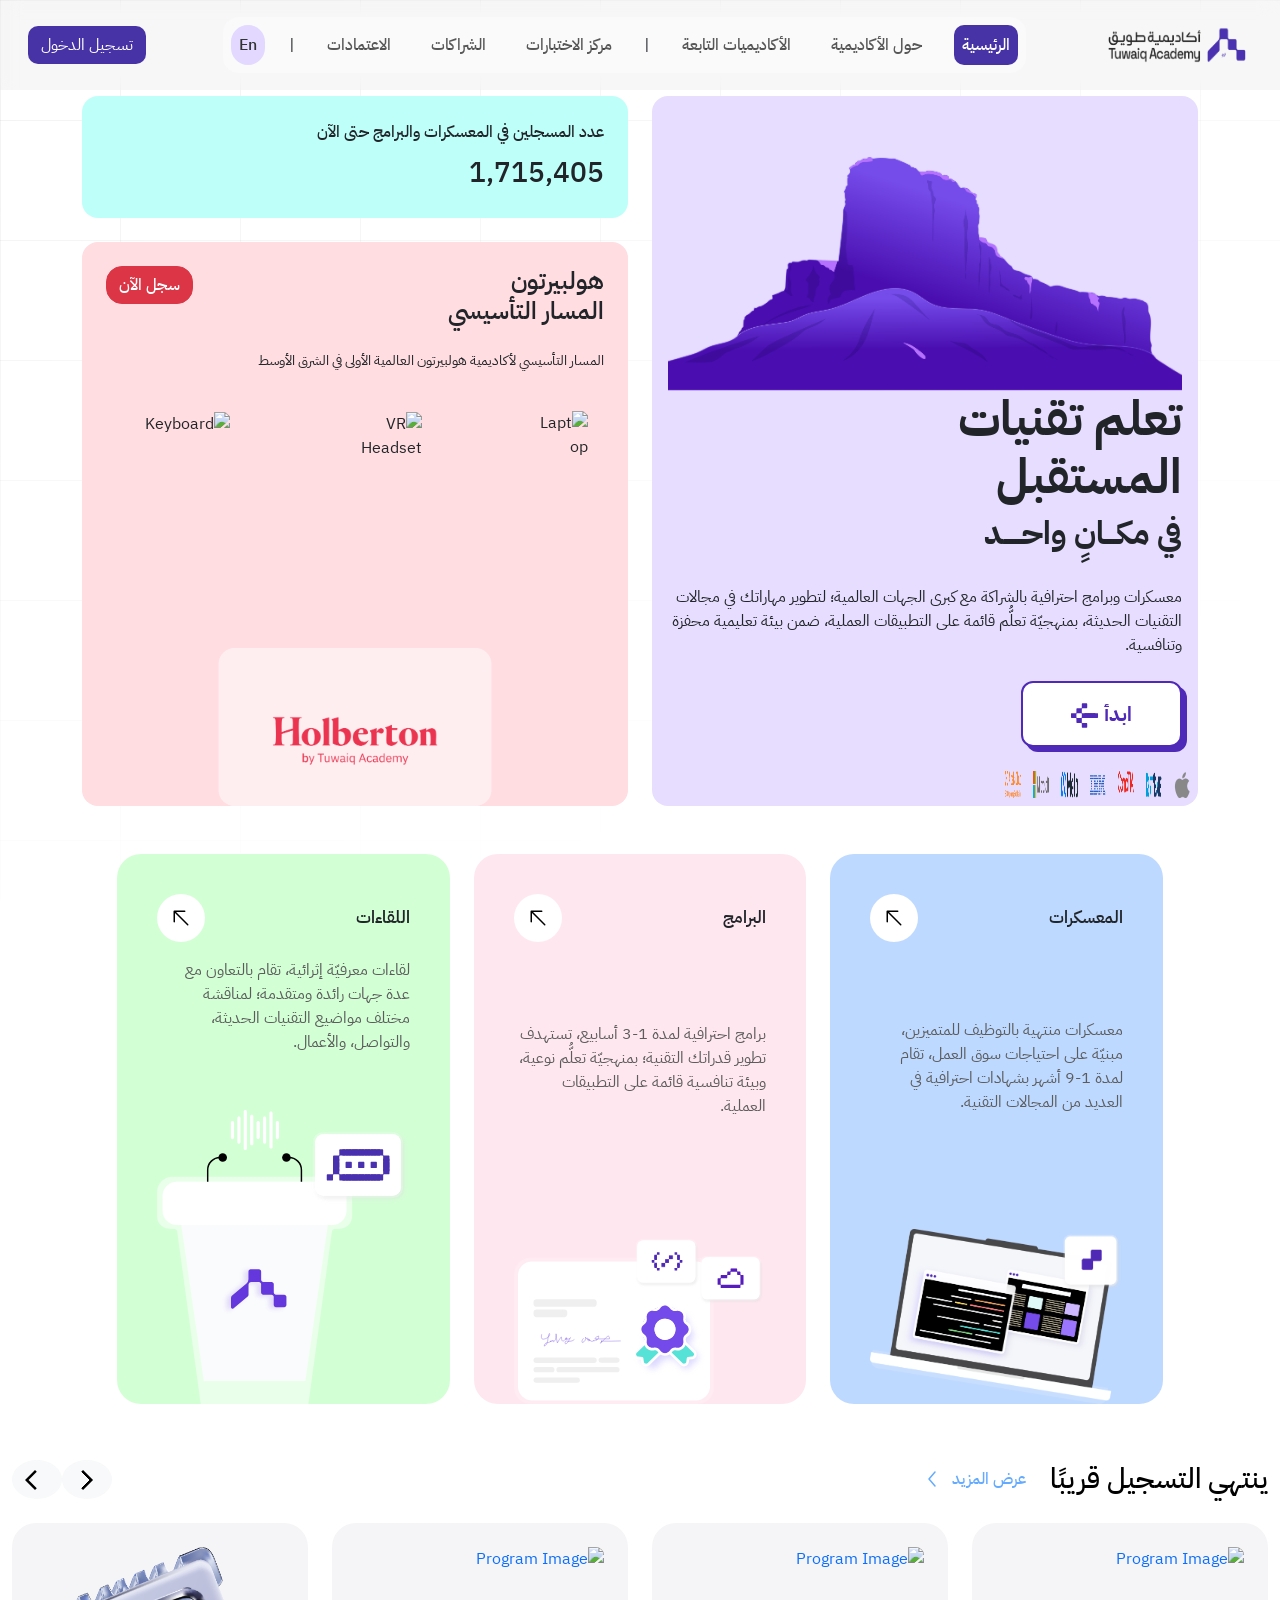
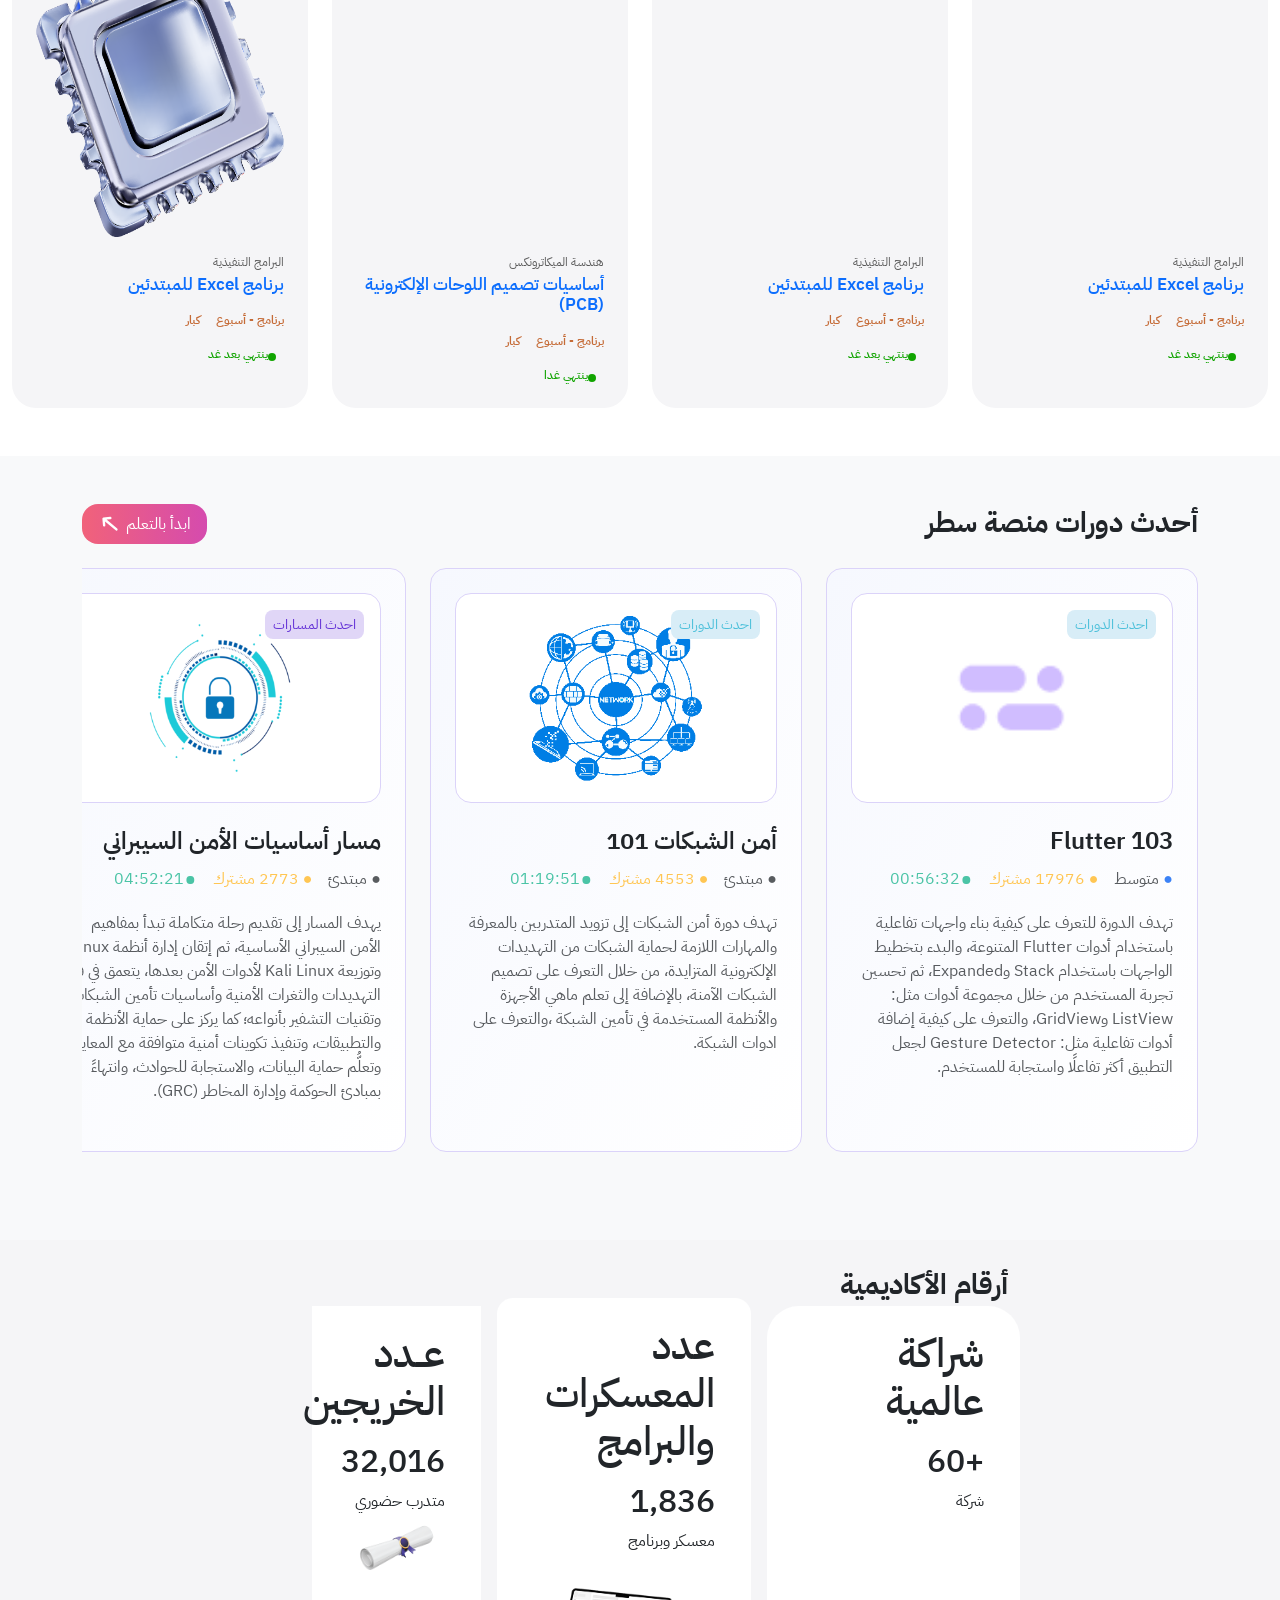
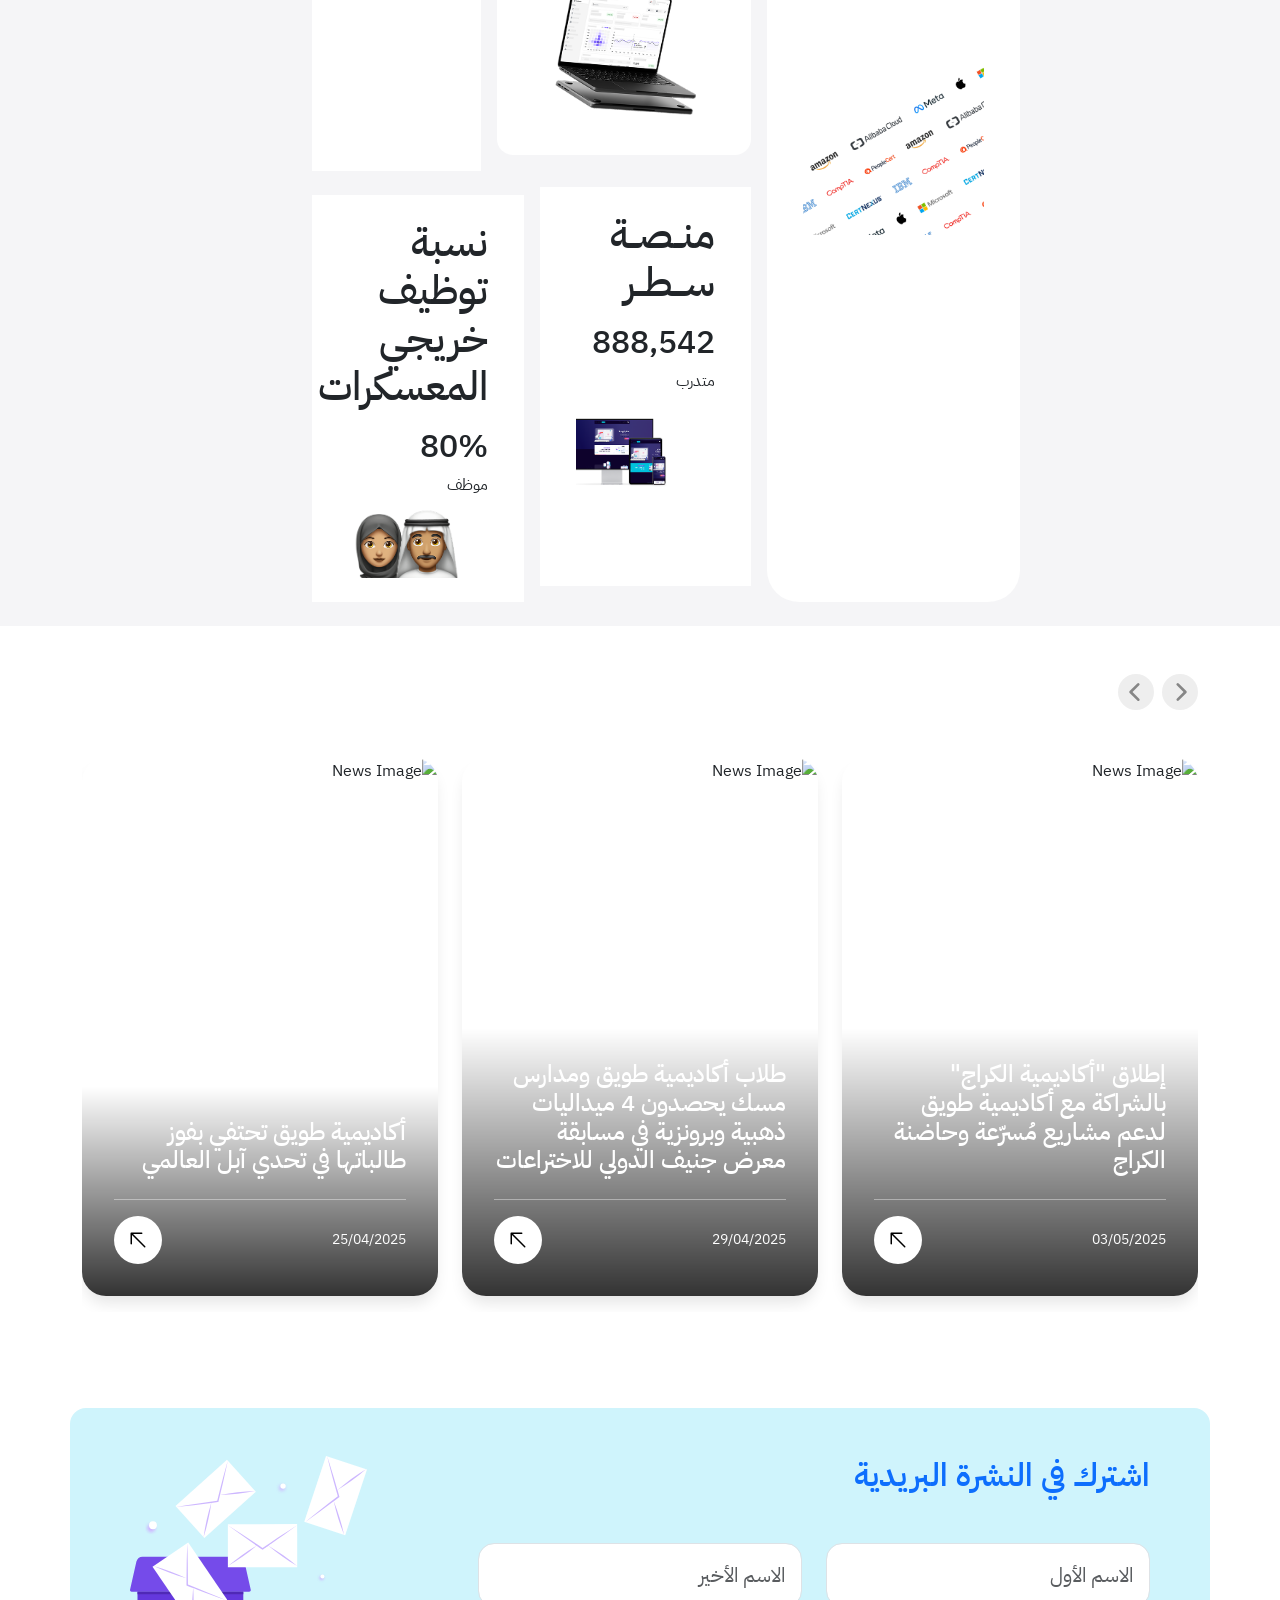
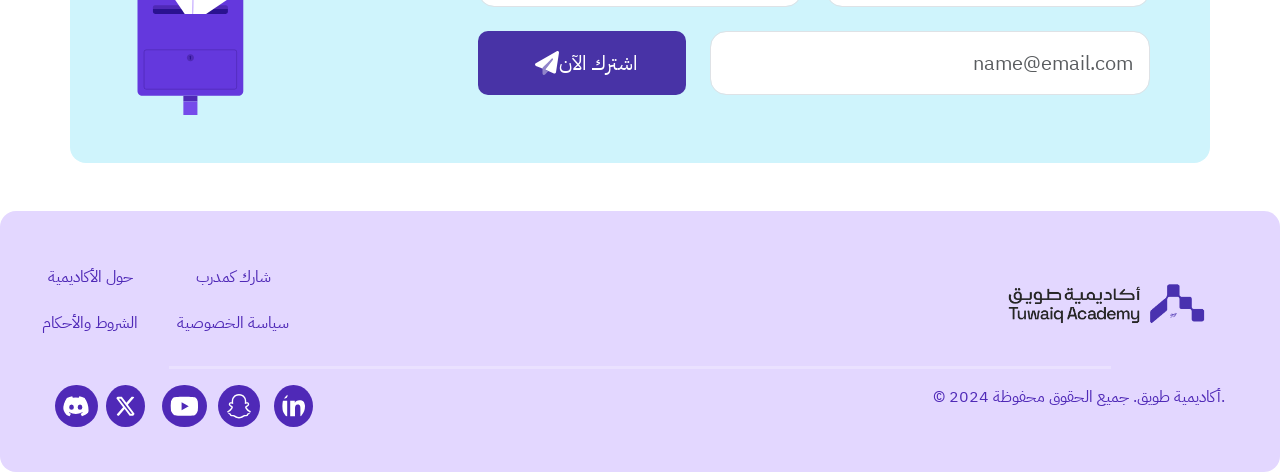
==== commit 09227651: "prepare for merge" ====
--- a/index.html
+++ b/index.html
@@ -1,18 +1,121 @@
 <!DOCTYPE html>
 <html lang="en">
-
-<head>
-    <meta charset="UTF-8">
-    <meta name="viewport" content="width=device-width, initial-scale=1.0">
-    <link href="https://cdn.jsdelivr.net/npm/bootstrap@5.3.5/dist/css/bootstrap.min.css" rel="stylesheet"
-        integrity="sha384-SgOJa3DmI69IUzQ2PVdRZhwQ+dy64/BUtbMJw1MZ8t5HZApcHrRKUc4W0kG879m7" crossorigin="anonymous">
-    <link rel="stylesheet" href="styles.css">
-    <title>Tuwaiq Clone</title>
-
+  <head>
+    <meta charset="UTF-8" />
+    <meta name="viewport" content="width=device-width, initial-scale=1.0" />
+    <link rel="stylesheet" href="styles.css" />
+    <title>Tuwaiq Project</title>
+    <!-- Bootstrap JS -->
+    <script src="https://cdn.jsdelivr.net/npm/bootstrap@5.3.3/dist/js/bootstrap.bundle.min.js"></script>
+    <link
+      href="https://cdn.jsdelivr.net/npm/bootstrap@5.3.5/dist/css/bootstrap.min.css"
+      rel="stylesheet"
+      integrity="sha384-SgOJa3DmI69IUzQ2PVdRZhwQ+dy64/BUtbMJw1MZ8t5HZApcHrRKUc4W0kG879m7"
+      crossorigin="anonymous"
+    />
+
+    <style>
+      /* background for body square with lines */
+      body::before {
+        --size: 120px;
+        --line-color: rgba(0, 0, 0, 0.05);
+        content: "";
+        position: fixed;
+        top: 0;
+        left: 0;
+        width: 100%;
+        height: 100%;
+        background: linear-gradient(
+              to right,
+              var(--line-color) 1px,
+              transparent 1px
+            )
+            repeat,
+          linear-gradient(to bottom, var(--line-color) 1px, transparent 1px)
+            repeat;
+        background-size: var(--size) var(--size);
+        mask-image: linear-gradient(-20deg, transparent 20%, white);
+        pointer-events: none;
+        z-index: -1;
+      }
+      /* for backgroound ul in navbar */
+
+      .blur-navbar{
+        backdrop-filter: blur(10px);
+        background-color: #b1aeae18;
+      }
+
+      #ul-list {
+        background-color: rgb(250 250 250);
+
+        a {
+          border-radius: 40px;
+        }
+      }
+
+      #ul-list a:hover {
+        background-color: #9597979f;
+        transition: 0.3s ease-in-out;
+      }
+      .purpleColor {
+        --bg-purple: #4833a6;
+        background-color: var(--bg-purple);
+        --color-white: rgb(255, 255, 255);
+        color: var(--color-white) !important;
+        border-radius: 10px !important;
+      }
+      .purpleColor:hover {
+        background-color: #6346e6 !important;
+      }
+      .EnglishPage {
+        --en-bg: #e3d8ff;
+        background-color: var(--en-bg);
+        color: #333;
+        border-radius: 10px;
+        text-align: center;
+        border-radius: 10px;
+      }
+      .bg-purple-light {
+        background-color: #e7ddff;
+      }
+
+      .bg-teal-light {
+        background-color: #bffffa;
+      }
+
+      .bg-pink-light {
+        background-color: #ffdde1;
+      }
+
+      .btn-start {
+        background-color: white;
+        color: #4f29b7;
+        border: 2px solid #4f29b7;
+        box-shadow: 5px 5px 0px #4f29b7;
+        transition: all 0.2s;
+        border-radius: 0.75rem;
+      }
+
+      .btn-start:hover {
+        box-shadow: none;
+        color: #4f29b7;
+      }
+
+      .card-bg-grey {
+        background-color: #f5f5f7;
+      }
+      /* 
+        
+    .card-item {
+        background-color: rgba(255, 255, 255, 0.65);
+        box-shadow: 0px 4px 4px rgba(0, 0, 0, 0.07);
+        border-radius: 0.5rem;
+    }  */
+    </style>
   </head>
   <body>
     <!--Navbar Responsive -->
-    <header class="pt-2 container-fluid  " dir="rtl">
+    <header class="pt-2 mb-4 container-fluid  " dir="rtl">
       <nav class="navbar navbar-expand-lg ">
         <div
           class="container-fluid d-flex align-items-center justify-content-between blur-navbar fixed-top "
@@ -46,12 +149,12 @@
               id="ul-list"
             >
               <li class="nav-item">
-                <a class="nav-link purpleColor" aria-current="page" href="index.html"
+                <a class="nav-link purpleColor" aria-current="page" href="#"
                   >الرئيسية</a
                 >
               </li>
               <li class="nav-item">
-                <a class="nav-link" href="about.html">حول الأكاديمية</a>
+                <a class="nav-link" href="#">حول الأكاديمية</a>
               </li>
               <li class="nav-item">
                 <a class="nav-link" href="#">الأكاديميات التابعة</a>
@@ -61,7 +164,7 @@
                 <a class="nav-link" href="#">مركز الاختبارات</a>
               </li>
               <li class="nav-item">
-                <a class="nav-link" href="partnerships.html">الشراكات</a>
+                <a class="nav-link" href="#">الشراكات</a>
               </li>
               <li class="nav-item">
                 <a class="nav-link" href="#">الاعتمادات</a>
@@ -83,366 +186,1010 @@
 
     <!--Section 1-->
     <section dir="rtl">
-        <div class="container py-5">
-            <div class="row" id="appContainer">
-                <div class="col-md-8 position-relative">
-                    <div class="card border-0 rounded-4 h-100 bg-purple-light position-relative overflow-hidden">
-                        <div class="card-body">
-                            <!-- Mountain Image -->
-                            <img class="mountain-img img-fluid" src="./images/heroBg.png" alt="Tuwaiq Mountain" />
-
-                            <div class="row">
-                                <div class="col-xl-8 col-lg-10 col-12 ms-auto mb-4">
-                                    <h1 class="text-purple display-5 fw-bold mb-2">
-                                        تعلم تقنيات المستقبل
-                                    </h1>
-                                    <h2 class="text-purple h2 fw-bold">
-                                        في مكــــانٍ واحــــــد
-                                    </h2>
+      <div class="container py-5">
+        <div class="row" >
+          <!--For learn Tech Section-->
+          <div class="col-md-6  ">
+            <div class="card col-md-12 border-0 rounded-4 bg-purple-light">
+              <div class="card-body">
+                <!-- Mountain Image -->
+                <img
+                  class="mountain-img img-fluid"
+                  src="./images/heroBg.png"
+                  alt="Tuwaiq Mountain"
+                />
+
+                <div class="row">
+                  <div class="col-xl-8 col-lg-10 col-12 ms-auto mb-4">
+                    <h1 class="text-purple display-5 fw-bold mb-2">
+                      تعلم تقنيات المستقبل
+                    </h1>
+                    <h2 class="text-purple h2 fw-bold">
+                      في مكــــانٍ واحــــــد
+                    </h2>
+                  </div>
+                </div>
+
+                <div>
+                  <div>
+                    <p class="text-dark-gray mb-4">
+                      معسكرات وبرامج احترافية بالشراكة مع كبرى الجهات العالمية؛
+                      لتطوير مهاراتك في مجالات التقنيات الحديثة، بمنهجيّة تعلُّم
+                      قائمة على التطبيقات العملية، ضمن بيئة تعليمية محفزة
+                      وتنافسية.
+                    </p>
+                    <!--Button Start-->
+                    <button class="btn btn-lg btn-start px-5 py-3 fw-bold">
+                      ابدأ
+                      <!--for Arrow Button ; ربما امسحه-->
+                      <svg
+                        width="28"
+                        height="25"
+                        viewBox="0 0 28 25"
+                        fill="none"
+                        xmlns="http://www.w3.org/2000/svg"
+                      >
+                        <path
+                          d="M10.8125 1.06869C10.8125 0.873836 10.8979 0.68696 11.05 0.549176C11.2021 0.411391 11.4084 0.333984 11.6234 0.333984H15.4078C15.6229 0.333984 15.8292 0.411391 15.9812 0.549176C16.1333 0.68696 16.2188 0.873836 16.2188 1.06869V4.49733C16.2188 4.69218 16.1333 4.87906 15.9812 5.01684C15.8292 5.15463 15.6229 5.23203 15.4078 5.23203H11.6234C11.4084 5.23203 11.2021 5.15463 11.05 5.01684C10.8979 4.87906 10.8125 4.69218 10.8125 4.49733V1.06869Z"
+                          :fill="theme === 'founding_day' ? '#684F46' : '#4F29B7'"
+                          fill="#4F29B7"
+                        ></path>
+                        <path
+                          d="M11.6219 5.23275C11.4068 5.23275 11.2005 5.31016 11.0485 5.44794C10.8964 5.58573 10.8109 5.7726 10.8109 5.96746L10 5.23275C10.2151 5.23275 10.4213 5.15535 10.5734 5.01756C10.7255 4.87978 10.8109 4.6929 10.8109 4.49805L11.6219 5.23275Z"
+                          :fill="theme === 'founding_day' ? '#684F46' : '#4F29B7'"
+                          fill="#4F29B7"
+                        ></path>
+                        <path
+                          d="M5.40625 5.96713C5.40625 5.77227 5.49169 5.5854 5.64377 5.44761C5.79585 5.30983 6.00212 5.23242 6.21719 5.23242H10.0016C10.2167 5.23242 10.4229 5.30983 10.575 5.44761C10.7271 5.5854 10.8125 5.77227 10.8125 5.96713V9.39577C10.8125 9.59062 10.7271 9.7775 10.575 9.91528C10.4229 10.0531 10.2167 10.1305 10.0016 10.1305H6.21719C6.00212 10.1305 5.79585 10.0531 5.64377 9.91528C5.49169 9.7775 5.40625 9.59062 5.40625 9.39577V5.96713Z"
+                          :fill="theme === 'founding_day' ? '#684F46' : '#4F29B7'"
+                          fill="#4F29B7"
+                        ></path>
+                        <path
+                          d="M10 10.1292C10.2151 10.1292 10.4213 10.2066 10.5734 10.3444C10.7255 10.4822 10.8109 10.6691 10.8109 10.8639L11.6219 10.1292C11.4068 10.1292 11.2005 10.0518 11.0485 9.91405C10.8964 9.77626 10.8109 9.58939 10.8109 9.39453L10 10.1292Z"
+                          :fill="theme === 'founding_day' ? '#684F46' : '#4F29B7'"
+                          fill="#4F29B7"
+                        ></path>
+                        <path
+                          d="M6.21563 10.1292C6.00056 10.1292 5.79429 10.2066 5.64221 10.3444C5.49013 10.4822 5.40469 10.6691 5.40469 10.8639L4.59375 10.1292C4.80882 10.1292 5.01509 10.0518 5.16717 9.91405C5.31925 9.77626 5.40469 9.58939 5.40469 9.39453L6.21563 10.1292Z"
+                          :fill="theme === 'founding_day' ? '#684F46' : '#4F29B7'"
+                          fill="#4F29B7"
+                        ></path>
+                        <path
+                          d="M0 10.8656C0 10.6707 0.0854386 10.4838 0.237519 10.346C0.3896 10.2083 0.595865 10.1309 0.81094 10.1309H4.59533C4.8104 10.1309 5.01667 10.2083 5.16875 10.346C5.32083 10.4838 5.40627 10.6707 5.40627 10.8656V14.2942C5.40627 14.4891 5.32083 14.6759 5.16875 14.8137C5.01667 14.9515 4.8104 15.0289 4.59533 15.0289H0.81094C0.595865 15.0289 0.3896 14.9515 0.237519 14.8137C0.0854386 14.6759 0 14.4891 0 14.2942V10.8656Z"
+                          :fill="theme === 'founding_day' ? '#684F46' : '#4F29B7'"
+                          fill="#4F29B7"
+                        ></path>
+                        <path
+                          d="M4.59375 15.0277C4.80882 15.0277 5.01509 15.1051 5.16717 15.2429C5.31925 15.3807 5.40469 15.5675 5.40469 15.7624L6.21563 15.0277C6.00056 15.0277 5.79429 14.9503 5.64221 14.8125C5.49013 14.6747 5.40469 14.4878 5.40469 14.293L4.59375 15.0277Z"
+                          :fill="theme === 'founding_day' ? '#684F46' : '#4F29B7'"
+                          fill="#4F29B7"
+                        ></path>
+                        <path
+                          d="M5.40625 15.7621C5.40625 15.5672 5.49169 15.3803 5.64377 15.2425C5.79585 15.1047 6.00212 15.0273 6.21719 15.0273H10.0016C10.2167 15.0273 10.4229 15.1047 10.575 15.2425C10.7271 15.3803 10.8125 15.5672 10.8125 15.7621V19.1907C10.8125 19.3855 10.7271 19.5724 10.575 19.7102C10.4229 19.848 10.2167 19.9254 10.0016 19.9254H6.21719C6.00212 19.9254 5.79585 19.848 5.64377 19.7102C5.49169 19.5724 5.40625 19.3855 5.40625 19.1907V15.7621Z"
+                          :fill="theme === 'founding_day' ? '#684F46' : '#4F29B7'"
+                          fill="#4F29B7"
+                        ></path>
+                        <path
+                          d="M10 19.9261C10.2151 19.9261 10.4213 20.0035 10.5734 20.1413C10.7255 20.2791 10.8109 20.466 10.8109 20.6608L11.6219 19.9261C11.4068 19.9261 11.2005 19.8487 11.0485 19.7109C10.8964 19.5731 10.8109 19.3863 10.8109 19.1914L10 19.9261Z"
+                          :fill="theme === 'founding_day' ? '#684F46' : '#4F29B7'"
+                          fill="#4F29B7"
+                        ></path>
+                        <path
+                          d="M10.8125 20.6605C10.8125 20.4656 10.8979 20.2788 11.05 20.141C11.2021 20.0032 11.4084 19.9258 11.6234 19.9258H15.4078C15.6229 19.9258 15.8292 20.0032 15.9812 20.141C16.1333 20.2788 16.2188 20.4656 16.2188 20.6605V24.0891C16.2188 24.284 16.1333 24.4709 15.9812 24.6086C15.8292 24.7464 15.6229 24.8238 15.4078 24.8238H11.6234C11.4084 24.8238 11.2021 24.7464 11.05 24.6086C10.8979 24.4709 10.8125 24.284 10.8125 24.0891V20.6605Z"
+                          :fill="theme === 'founding_day' ? '#684F46' : '#4F29B7'"
+                          fill="#4F29B7"
+                        ></path>
+                        <path
+                          d="M10.8125 10.8656C10.8125 10.6707 10.8979 10.4838 11.05 10.346C11.2021 10.2083 11.4084 10.1309 11.6234 10.1309H15.4078C15.6229 10.1309 15.8292 10.2083 15.9812 10.346C16.1333 10.4838 16.2188 10.6707 16.2188 10.8656V14.2942C16.2188 14.4891 16.1333 14.6759 15.9812 14.8137C15.8292 14.9515 15.6229 15.0289 15.4078 15.0289H11.6234C11.4084 15.0289 11.2021 14.9515 11.05 14.8137C10.8979 14.6759 10.8125 14.4891 10.8125 14.2942V10.8656Z"
+                          :fill="theme === 'founding_day' ? '#684F46' : '#4F29B7'"
+                          fill="#4F29B7"
+                        ></path>
+                        <path
+                          d="M13.5156 10.1309H18.9219V15.0289H13.5156V10.1309Z"
+                          :fill="theme === 'founding_day' ? '#684F46' : '#4F29B7'"
+                          fill="#4F29B7"
+                        ></path>
+                        <path
+                          d="M11.6219 15.0277C11.4068 15.0277 11.2005 15.1051 11.0485 15.2429C10.8964 15.3807 10.8109 15.5675 10.8109 15.7624L10 15.0277C10.2151 15.0277 10.4213 14.9503 10.5734 14.8125C10.7255 14.6747 10.8109 14.4878 10.8109 14.293L11.6219 15.0277Z"
+                          :fill="theme === 'founding_day' ? '#684F46' : '#4F29B7'"
+                          fill="#4F29B7"
+                        ></path>
+                        <path
+                          d="M16.2188 10.8656C16.2188 10.6707 16.3042 10.4838 16.4563 10.346C16.6083 10.2083 16.8146 10.1309 17.0297 10.1309H20.8141C21.0292 10.1309 21.2354 10.2083 21.3875 10.346C21.5396 10.4838 21.625 10.6707 21.625 10.8656V14.2942C21.625 14.4891 21.5396 14.6759 21.3875 14.8137C21.2354 14.9515 21.0292 15.0289 20.8141 15.0289H17.0297C16.8146 15.0289 16.6083 14.9515 16.4563 14.8137C16.3042 14.6759 16.2188 14.4891 16.2188 14.2942V10.8656Z"
+                          :fill="theme === 'founding_day' ? '#684F46' : '#4F29B7'"
+                          fill="#4F29B7"
+                        ></path>
+                        <path
+                          d="M18.9219 10.1309H24.3281V15.0289H18.9219V10.1309Z"
+                          :fill="theme === 'founding_day' ? '#684F46' : '#4F29B7'"
+                          fill="#4F29B7"
+                        ></path>
+                        <path
+                          d="M21.625 10.8656C21.625 10.6707 21.7104 10.4838 21.8625 10.346C22.0146 10.2083 22.2209 10.1309 22.4359 10.1309H26.2203C26.4354 10.1309 26.6417 10.2083 26.7937 10.346C26.9458 10.4838 27.0313 10.6707 27.0313 10.8656V14.2942C27.0313 14.4891 26.9458 14.6759 26.7937 14.8137C26.6417 14.9515 26.4354 15.0289 26.2203 15.0289H22.4359C22.2209 15.0289 22.0146 14.9515 21.8625 14.8137C21.7104 14.6759 21.625 14.4891 21.625 14.2942V10.8656Z"
+                          :fill="theme === 'founding_day' ? '#684F46' : '#4F29B7'"
+                          fill="#4F29B7"
+                        ></path>
+                      </svg>
+                      <!--//for image Arrow Button ; ربما امسحه / //-->
+                    </button>
+
+                    <!--//Button Start//-->
+                  </div>
+                </div>
+              </div>
+
+              <!-- Logos Slider -->
+              <div class="logos-container">
+                <div class="logos-slide p-1">
+                  <img
+                    class="m-1"
+                    src="./logos-company-slider/Apple.png"
+                    style="width: 3%; height: 3vh"
+                  />
+
+                  <img
+                    class="m-1"
+                    src="./logos-company-slider/cn.png"
+                    style="width: 3%; height: 3vh"
+                  />
+                  <img
+                    class="m-1"
+                    src="./logos-company-slider/ct.png"
+                    style="width: 3%; height: 3vh"
+                  />
+                  <img
+                    class="m-1"
+                    src="./logos-company-slider/ibm.png"
+                    style="width: 3%; height: 3vh"
+                  />
+                  <img
+                    class="m-1"
+                    src="./logos-company-slider/meta.png"
+                    style="width: 3%; height: 3vh"
+                  />
+                  <img
+                    class="m-1"
+                    src="./logos-company-slider/microsoft.png"
+                    style="width: 3%; height: 3vh"
+                  />
+                  <img
+                    class="m-1"
+                    src="./logos-company-slider/ac2.png"
+                    style="width: 3%; height: 3vh"
+                  />
+                </div>
+              </div>
+            </div>
+          </div>
+          <!--//For learn Tech Section//-->
+
+          <!-- Right column with statistics and Holberton program -->
+          <!--قابل للاعادة الاستخدام سوف استخدمه لاحقا-->
+          <div class="col-md-6 d-flex flex-column gap-4 mt-4 mt-md-0">
+            <!-- Statistics Card -->
+            <div class="card border-0 rounded-4 bg-teal-light">
+              <div class="card-body p-4">
+                <p class="text-teal fw-medium mb-2">
+                  عدد المسجلين في المعسكرات والبرامج حتى الآن
+                </p>
+                <p class="text-teal fs-3 fw-medium mb-0" id="counter">
+                  1,715,405
+                </p>
+              </div>
+            </div>
+            <!--//قابل للاعادة الاستخدام سوف استخدمه لاحقا//-->
+            <!-- //Right column with statistics and Holberton program// -->
+
+            <!-- Holberton Program Card -->
+            <div
+              class="card border-0 rounded-4 bg-pink-light h-100 position-relative overflow-hidden"
+            >
+              <div class="card-body p-4">
+                <div
+                  class="d-flex justify-content-between align-items-start mb-3"
+                >
+                  <div>
+                    <h2 class="text-pink fs-4 fw-semibold lh-sm">
+                      هولبيرتون <br />
+                      المسار التأسيسي
+                    </h2>
+                  </div>
+                  <span class="small btn btn-danger rounded-4 fw-medium"
+                    >سجل الآن</span
+                  >
+                </div>
+
+                <p class="text-dark-gray small mb-4">
+                  المسار التأسيسي لأكاديمية هولبيرتون العالمية الأولى في الشرق
+                  الأوسط
+                </p>
+
+                <!-- Holberton Image -->
+                <div
+                  class="position-absolute start-50 bottom-0 translate-middle-x rounded-4 p-2 bg-white bg-opacity-50"
+                >
+                  <div class="position-relative w-75 mx-auto mt-5 mb-3">
+                    <img
+                      src="./images/holberton.png"
+                      alt="Holberton by Tuwaiq Academy"
+                      class="img-fluid"
+                    />
+                  </div>
+                </div>
+
+                <!-- Tech Items -->
+                <div class="d-flex justify-content-between mt-4 gap-2">
+                  <div
+                    class="card-item rotate-3 p-3 d-flex justify-content-center align-items-center"
+                  >
+                    <img
+                      src="./holbertonImages/6.svg"
+                      alt="Laptop"
+                      style="width: 55px; height: 58px"
+                    />
+                  </div>
+                  <div
+                    class="card-item translate-y-negative p-3 d-flex justify-content-center align-items-center"
+                  >
+                    <img
+                      src="./holbertonImages/11.svg"
+                      alt="VR Headset"
+                      style="width: 80px; height: 57px"
+                    />
+                  </div>
+                  <div
+                    class="card-item rotate-negative-3 p-3 d-flex justify-content-center align-items-center"
+                  >
+                    <img
+                      src="./holbertonImages/1.svg"
+                      alt="Keyboard"
+                      style="width: 108px; height: 57px"
+                    />
+                  </div>
+                </div>
+              </div>
+            </div>
+          </div>
+        </div>
+      </div>
+    </section>
+    <!--//Section 1//-->
+
+    <!--Section 2-->
+    <section dir="rtl">
+      <div class="container-fluid">
+        <div class="row">
+          <div class="d-flex justify-content-center">
+            <div class="col-md-9 col-lg-10 cards-container">
+              <!-- Bootcamps Card -->
+              <div class="card-custom bootcamps-card ">
+                <div class="title-and-link">
+                  <h1 class="card-title">المعسكرات</h1>
+                  <a class="round-link position-relative" href="#">
+                    <span class="link-text">المزيد</span>
+                    <svg
+                      class="link-icon"
+                      xmlns="http://www.w3.org/2000/svg"
+                      height="24"
+                      width="18"
+                      viewBox="0 0 384 512"
+                    >
+                      <path
+                        d="M48 96c-8.8 0-16 7.2-16 16l0 224c0 8.8 7.2 16 16 16s16-7.2 16-16l0-185.4L324.7 411.3c6.2 6.2 16.4 6.2 22.6 0s6.2-16.4 0-22.6L86.6 128 272 128c8.8 0 16-7.2 16-16s-7.2-16-16-16L48 96z"
+                      ></path>
+                    </svg>
+                  </a>
+                </div>
+                <p class="card-description">
+                  معسكرات منتهية بالتوظيف للمتميزين، مبنيّة على احتياجات سوق
+                  العمل، تقام لمدة 1-9 أشهر بشهادات احترافية في العديد من
+                  المجالات التقنية.
+                </p>
+                <div class="img-container">
+                  <img src="./images/bootcampsImg.png" alt="Bootcamps Image" />
+                </div>
+              </div>
+
+              <!-- Programs Card -->
+              <div class="card-custom programs-card">
+                <div class="title-and-link">
+                  <h1 class="card-title">البرامج</h1>
+                  <a class="round-link position-relative" href="#">
+                    <span class="link-text">المزيد</span>
+                    <svg
+                      class="link-icon"
+                      xmlns="http://www.w3.org/2000/svg"
+                      height="24"
+                      width="18"
+                      viewBox="0 0 384 512"
+                    >
+                      <path
+                        d="M48 96c-8.8 0-16 7.2-16 16l0 224c0 8.8 7.2 16 16 16s16-7.2 16-16l0-185.4L324.7 411.3c6.2 6.2 16.4 6.2 22.6 0s6.2-16.4 0-22.6L86.6 128 272 128c8.8 0 16-7.2 16-16s-7.2-16-16-16L48 96z"
+                      ></path>
+                    </svg>
+                  </a>
+                </div>
+                <p class="card-description">
+                  برامج احترافية لمدة 1-3 أسابيع، تستهدف تطوير قدراتك التقنية؛
+                  بمنهجيّة تعلُّم نوعية، وبيئة تنافسية قائمة على التطبيقات
+                  العملية.
+                </p>
+                <div class="img-container">
+                  <img
+                    src="./images/art_for_programs copy.svg"
+                    alt="Programs Image"
+                  />
+                </div>
+              </div>
+
+              <!-- Webinars Card -->
+              <div class="card-custom webinars-card">
+                <div class="title-and-link">
+                  <h1 class="card-title">اللقاءات</h1>
+                  <a class="round-link position-relative" href="#">
+                    <span class="link-text">المزيد</span>
+                    <svg
+                      class="link-icon"
+                      xmlns="http://www.w3.org/2000/svg"
+                      height="24"
+                      width="18"
+                      viewBox="0 0 384 512"
+                    >
+                      <path
+                        d="M48 96c-8.8 0-16 7.2-16 16l0 224c0 8.8 7.2 16 16 16s16-7.2 16-16l0-185.4L324.7 411.3c6.2 6.2 16.4 6.2 22.6 0s6.2-16.4 0-22.6L86.6 128 272 128c8.8 0 16-7.2 16-16s-7.2-16-16-16L48 96z"
+                      ></path>
+                    </svg>
+                  </a>
+                </div>
+                <p class="card-description">
+                  لقاءات معرفيّة إثرائية، تقام بالتعاون مع عدة جهات رائدة
+                  ومتقدمة؛ لمناقشة مختلف مواضيع التقنيات الحديثة، والتواصل،
+                  والأعمال.
+                </p>
+                <div class="img-container">
+                  <img src="./images/events.svg" alt="Webinars Image" />
+                </div>
+              </div>
+            </div>
+          </div>
+        </div>
+      </div>
+    </section>
+    <!--//Section 2//-->
+
+    <!--Section 3-->
+    <section dir="rtl">
+      <div class="container-fluid py-4">
+        <!--For containet header of S3-->
+        <div class="row mb-4 align-items-center">
+          <!--Infos-->
+          <div class="col-md-8">
+            <div class="d-flex align-items-center">
+              <h2 class="section-title mb-0">ينتهي التسجيل قريبًا</h2>
+              <a href="#" class="view-more me-4 d-flex align-items-center">
+                عرض المزيد
+                <svg
+                  xmlns="http://www.w3.org/2000/svg"
+                  width="24"
+                  height="24"
+                  viewBox="0 0 24 24"
+                  class="me-2"
+                >
+                  <path
+                    fill="none"
+                    stroke="currentColor"
+                    stroke-linecap="round"
+                    stroke-linejoin="round"
+                    stroke-width="1.5"
+                    d="m15 5l-6 7l6 7"
+                  ></path>
+                </svg>
+              </a>
+            </div>
+          </div>
+          <!--//Infos//-->
+          <!--Buttons Arrows-->
+          <div class="col-md-4 d-none d-md-flex justify-content-end">
+            <button
+              class="btn btn-light rounded-circle me-2"
+              aria-label="Previous"
+            >
+              <img
+                src="./arrows/arrow_forward_ios_24dp_000000_FILL0_wght400_GRAD0_opsz24.png"
+                alt=""
+                srcset=""
+              />
+            </button>
+            <button class="btn btn-light rounded-circle" aria-label="Next">
+              <img
+                src="./arrows/arrow_back_ios_24dp_000000_FILL0_wght400_GRAD0_opsz24.svg"
+                alt=""
+                srcset=""
+              />
+            </button>
+          </div>
+          <!--Buttons Arrows-->
+        </div>
+        <!--//For containet header of S3//-->
+
+        <div class="carousel-container pb-4">
+          <div class="row flex-nowrap">
+            <!-- Program Card 1 -->
+            <div class="col-10 col-md-6 col-lg-4 col-xl-3">
+              <a href="/bootcamp/BgyeayNw/view" class="text-decoration-none">
+                <div class="program-card p-4">
+                  <div class="program-image-container mb-3">
+                    <img
+                      src="https://cdn.tuwaiq.edu.sa/initiatives_admin/images/fyslu0tm.5x3.png"
+                      alt="Program Image"
+                      class="program-image"
+                    />
+                  </div>
+                  <div class="card-content">
+                    <p class="card-category mb-1">البرامج التنفيذية</p>
+                    <h3 class="card-title mb-3">برنامج Excel للمبتدئين</h3>
+                    <div class="d-flex mb-3 gap-3">
+                      <p class="card-meta mb-0">برنامج - أسبوع</p>
+                      <p class="card-meta mb-0">كبار</p>
+                    </div>
+                    <div class="d-flex align-items-center">
+                      <div class="status-indicator status-open me-2"></div>
+                      <p class="status-text-open mb-0">ينتهي بعد غد</p>
+                    </div>
+                  </div>
+                  
+                </div>
+              </a>
+            </div>
+            <div class="col-10 col-md-6 col-lg-4 col-xl-3">
+              <a href="/bootcamp/BgyeayNw/view" class="text-decoration-none">
+                <div class="program-card p-4">
+                  <div class="program-image-container mb-3">
+                    <img
+                      src="https://cdn.tuwaiq.edu.sa/initiatives_admin/images/fyslu0tm.5x3.png"
+                      alt="Program Image"
+                      class="program-image"
+                    />
+                  </div>
+                  <div class="card-content">
+                    <p class="card-category mb-1">البرامج التنفيذية</p>
+                    <h3 class="card-title mb-3">برنامج Excel للمبتدئين</h3>
+                    <div class="d-flex mb-3 gap-3">
+                      <p class="card-meta mb-0">برنامج - أسبوع</p>
+                      <p class="card-meta mb-0">كبار</p>
+                    </div>
+                    <div class="d-flex align-items-center">
+                      <div class="status-indicator status-open me-2"></div>
+                      <p class="status-text-open mb-0">ينتهي بعد غد</p>
+                    </div>
+                  </div>
+                </div>
+              </a>
+            </div>
+            <div class="col-10 col-md-6 col-lg-4 col-xl-3">
+              <a href="/bootcamp/BgyeayNw/view" class="text-decoration-none">
+                <div class="program-card p-4">
+                  <div class="program-image-container mb-3">
+                    <img
+                      src="https://cdn.tuwaiq.edu.sa/initiatives_admin/images/fyslu0tm.5x3.png"
+                      alt="Program Image"
+                      class="program-image"
+                    />
+                  </div>
+                  <div class="card-content">
+                    <p class="card-category mb-1">هندسة الميكاترونكس</p>
+                    <h3 class="card-title mb-3">
+                      أساسيات تصميم اللوحات الإلكترونية (PCB)
+                    </h3>
+                    <div class="d-flex mb-3 gap-3">
+                      <p class="card-meta mb-0">برنامج - أسبوع</p>
+                      <p class="card-meta mb-0">كبار</p>
+                    </div>
+                    <div class="d-flex align-items-center">
+                      <div class="status-indicator status-open me-2"></div>
+                      <p class="status-text-open mb-0">ينتهي غدا</p>
+                    </div>
+                  </div>
+                </div>
+              </a>
+            </div>
+            <div class="col-10 col-md-6 col-lg-4 col-xl-3">
+              <a href="/bootcamp/BgyeayNw/view" class="text-decoration-none">
+                <div class="program-card p-4">
+                  <div class="program-image-container mb-3">
+                    <img
+                      src="./images/pcb.png"
+                      alt="Program Image"
+                      class="img-fluid"
+                    />
+                  </div>
+                  <div class="card-content">
+                    <p class="card-category mb-1">البرامج التنفيذية</p>
+                    <h3 class="card-title mb-3">برنامج Excel للمبتدئين</h3>
+                    <div class="d-flex mb-3 gap-3">
+                      <p class="card-meta mb-0">برنامج - أسبوع</p>
+                      <p class="card-meta mb-0">كبار</p>
+                    </div>
+                    <div class="d-flex align-items-center">
+                      <div class="status-indicator status-open me-2"></div>
+                      <p class="status-text-open mb-0">ينتهي بعد غد</p>
+                    </div>
+                  </div>
+                </div>
+              </a>
+            </div>
+            <div class="col-10 col-md-6 col-lg-4 col-xl-3">
+              <a href="/bootcamp/BgyeayNw/view" class="text-decoration-none">
+                <div class="program-card p-4">
+                  <div class="program-image-container mb-3">
+                    <img
+                      src="https://cdn.tuwaiq.edu.sa/initiatives_admin/images/fyslu0tm.5x3.png"
+                      alt="Program Image"
+                      class="program-image"
+                    />
+                  </div>
+                  <div class="card-content">
+                    <p class="card-category mb-1">البرامج التنفيذية</p>
+                    <h3 class="card-title mb-3">برنامج Excel للمبتدئين</h3>
+                    <div class="d-flex mb-3 gap-3">
+                      <p class="card-meta mb-0">برنامج - أسبوع</p>
+                      <p class="card-meta mb-0">كبار</p>
+                    </div>
+                    <div class="d-flex align-items-center">
+                      <div class="status-indicator status-open me-2"></div>
+                      <p class="status-text-open mb-0">ينتهي بعد غد</p>
+                    </div>
+                  </div>
+                </div>
+              </a>
+            </div>
+          </div>
+        </div>
+      </div>
+    </section>
+    <!--Section 3-->
+    
+
+    <!--Section 4-->
+    <section class="py-5 bg-light" dir="rtl">
+        <div class="container">
+            <div class="d-flex flex-column flex-md-row justify-content-between align-items-center mb-4">
+                <h2 class="fs-3 fw-bold mb-3 mb-md-0">أحدث دورات منصة سطر</h2>
+                <a href="#" class="start-button d-none d-md-flex">
+                    ابدأ بالتعلم
+                    <svg xmlns="http://www.w3.org/2000/svg" width="1.5rem" height="1.5rem" style="transform: rotate(220deg)" viewBox="0 0 20 20" fill="currentColor">
+                        <path fill-rule="evenodd" d="M12.293 5.293a1 1 0 011.414 0l4 4a1 1 0 010 1.414l-4 4a1 1 0 01-1.414-1.414L14.586 11H3a1 1 0 110-2h11.586l-2.293-2.293a1 1 0 010-1.414z" clip-rule="evenodd"></path>
+                    </svg>
+                </a>
+            </div>
+
+            <div class="courses-container">
+                <div class="scroll-cards">
+                    <!-- Course 1 -->
+                    <div class="card-wrapper col-12 col-md-6 col-lg-4">
+                        <a href="# " class="text-decoration-none text-reset">
+                        
+                            <div class="course-card h-100">
+                                <div class="p-4">
+                                    <div class="card-image-container">
+                                        <span class="newest-tag">احدث الدورات</span>
+                                        <img src="./images/dart104.png" alt="Flutter 103" class="card-image">
+                                    </div>
+                                    <div class="mt-4">
+                                        <h3 class="fs-4 fw-semibold mb-2">Flutter 103</h3>
+                                        <div class="d-flex flex-wrap gap-3 text-muted fs-sm mb-3">
+                                            <div class="d-flex align-items-center gap-1">
+                                                <span class="skill-intermediate">●</span>
+                                                <span>متوسط</span>
+                                            </div>
+                                            <div class="d-flex align-items-center gap-1">
+                                                <span class="subscribers">●</span>
+                                                <span class="subscribers">17976 مشترك</span>
+                                            </div>
+                                            <div class="d-flex align-items-center">
+                                                <span class="duration-dot">•</span>
+                                                <span class="duration">00:56:32</span>
+                                            </div>
+                                        </div>
+                                        <p class="text-muted mb-4 description">
+                                            تهدف الدورة للتعرف على كيفية بناء واجهات تفاعلية باستخدام أدوات Flutter المتنوعة، والبدء بتخطيط الواجهات باستخدام Stack وExpanded، ثم تحسين تجربة المستخدم من خلال مجموعة أدوات مثل: ListView وGridView، والتعرف على كيفية إضافة أدوات تفاعلية مثل: Gesture Detector لجعل التطبيق أكثر تفاعلًا واستجابة للمستخدم.
+                                        </p>
+                                    </div>
                                 </div>
                             </div>
-
-                            <div class="row mt-3">
-                                <div class="col-xl-8 col-lg-10 col-12 ms-auto">
-                                    <p class="text-dark-gray mb-4">
-                                        معسكرات وبرامج احترافية بالشراكة مع كبرى الجهات العالمية؛
-                                        لتطوير مهاراتك في مجالات التقنيات الحديثة، بمنهجيّة تعلُّم
-                                        قائمة على التطبيقات العملية، ضمن بيئة تعليمية محفزة
-                                        وتنافسية.
-                                    </p>
-                                    <!--Button Start-->
-                                    <button class="btn btn-lg btn-start px-5 py-3 fw-bold">
-                                        ابدأ
-                                        <svg width="28" height="25" viewBox="0 0 28 25" fill="none"
-                                            xmlns="http://www.w3.org/2000/svg">
-                                            <path
-                                                d="M10.8125 1.06869C10.8125 0.873836 10.8979 0.68696 11.05 0.549176C11.2021 0.411391 11.4084 0.333984 11.6234 0.333984H15.4078C15.6229 0.333984 15.8292 0.411391 15.9812 0.549176C16.1333 0.68696 16.2188 0.873836 16.2188 1.06869V4.49733C16.2188 4.69218 16.1333 4.87906 15.9812 5.01684C15.8292 5.15463 15.6229 5.23203 15.4078 5.23203H11.6234C11.4084 5.23203 11.2021 5.15463 11.05 5.01684C10.8979 4.87906 10.8125 4.69218 10.8125 4.49733V1.06869Z"
-                                                :fill="theme === 'founding_day' ? '#684F46' : '#4F29B7'" fill="#4F29B7">
-                                            </path>
-                                            <path
-                                                d="M11.6219 5.23275C11.4068 5.23275 11.2005 5.31016 11.0485 5.44794C10.8964 5.58573 10.8109 5.7726 10.8109 5.96746L10 5.23275C10.2151 5.23275 10.4213 5.15535 10.5734 5.01756C10.7255 4.87978 10.8109 4.6929 10.8109 4.49805L11.6219 5.23275Z"
-                                                :fill="theme === 'founding_day' ? '#684F46' : '#4F29B7'" fill="#4F29B7">
-                                            </path>
-                                            <path
-                                                d="M5.40625 5.96713C5.40625 5.77227 5.49169 5.5854 5.64377 5.44761C5.79585 5.30983 6.00212 5.23242 6.21719 5.23242H10.0016C10.2167 5.23242 10.4229 5.30983 10.575 5.44761C10.7271 5.5854 10.8125 5.77227 10.8125 5.96713V9.39577C10.8125 9.59062 10.7271 9.7775 10.575 9.91528C10.4229 10.0531 10.2167 10.1305 10.0016 10.1305H6.21719C6.00212 10.1305 5.79585 10.0531 5.64377 9.91528C5.49169 9.7775 5.40625 9.59062 5.40625 9.39577V5.96713Z"
-                                                :fill="theme === 'founding_day' ? '#684F46' : '#4F29B7'" fill="#4F29B7">
-                                            </path>
-                                            <path
-                                                d="M10 10.1292C10.2151 10.1292 10.4213 10.2066 10.5734 10.3444C10.7255 10.4822 10.8109 10.6691 10.8109 10.8639L11.6219 10.1292C11.4068 10.1292 11.2005 10.0518 11.0485 9.91405C10.8964 9.77626 10.8109 9.58939 10.8109 9.39453L10 10.1292Z"
-                                                :fill="theme === 'founding_day' ? '#684F46' : '#4F29B7'" fill="#4F29B7">
-                                            </path>
-                                            <path
-                                                d="M6.21563 10.1292C6.00056 10.1292 5.79429 10.2066 5.64221 10.3444C5.49013 10.4822 5.40469 10.6691 5.40469 10.8639L4.59375 10.1292C4.80882 10.1292 5.01509 10.0518 5.16717 9.91405C5.31925 9.77626 5.40469 9.58939 5.40469 9.39453L6.21563 10.1292Z"
-                                                :fill="theme === 'founding_day' ? '#684F46' : '#4F29B7'" fill="#4F29B7">
-                                            </path>
-                                            <path
-                                                d="M0 10.8656C0 10.6707 0.0854386 10.4838 0.237519 10.346C0.3896 10.2083 0.595865 10.1309 0.81094 10.1309H4.59533C4.8104 10.1309 5.01667 10.2083 5.16875 10.346C5.32083 10.4838 5.40627 10.6707 5.40627 10.8656V14.2942C5.40627 14.4891 5.32083 14.6759 5.16875 14.8137C5.01667 14.9515 4.8104 15.0289 4.59533 15.0289H0.81094C0.595865 15.0289 0.3896 14.9515 0.237519 14.8137C0.0854386 14.6759 0 14.4891 0 14.2942V10.8656Z"
-                                                :fill="theme === 'founding_day' ? '#684F46' : '#4F29B7'" fill="#4F29B7">
-                                            </path>
-                                            <path
-                                                d="M4.59375 15.0277C4.80882 15.0277 5.01509 15.1051 5.16717 15.2429C5.31925 15.3807 5.40469 15.5675 5.40469 15.7624L6.21563 15.0277C6.00056 15.0277 5.79429 14.9503 5.64221 14.8125C5.49013 14.6747 5.40469 14.4878 5.40469 14.293L4.59375 15.0277Z"
-                                                :fill="theme === 'founding_day' ? '#684F46' : '#4F29B7'" fill="#4F29B7">
-                                            </path>
-                                            <path
-                                                d="M5.40625 15.7621C5.40625 15.5672 5.49169 15.3803 5.64377 15.2425C5.79585 15.1047 6.00212 15.0273 6.21719 15.0273H10.0016C10.2167 15.0273 10.4229 15.1047 10.575 15.2425C10.7271 15.3803 10.8125 15.5672 10.8125 15.7621V19.1907C10.8125 19.3855 10.7271 19.5724 10.575 19.7102C10.4229 19.848 10.2167 19.9254 10.0016 19.9254H6.21719C6.00212 19.9254 5.79585 19.848 5.64377 19.7102C5.49169 19.5724 5.40625 19.3855 5.40625 19.1907V15.7621Z"
-                                                :fill="theme === 'founding_day' ? '#684F46' : '#4F29B7'" fill="#4F29B7">
-                                            </path>
-                                            <path
-                                                d="M10 19.9261C10.2151 19.9261 10.4213 20.0035 10.5734 20.1413C10.7255 20.2791 10.8109 20.466 10.8109 20.6608L11.6219 19.9261C11.4068 19.9261 11.2005 19.8487 11.0485 19.7109C10.8964 19.5731 10.8109 19.3863 10.8109 19.1914L10 19.9261Z"
-                                                :fill="theme === 'founding_day' ? '#684F46' : '#4F29B7'" fill="#4F29B7">
-                                            </path>
-                                            <path
-                                                d="M10.8125 20.6605C10.8125 20.4656 10.8979 20.2788 11.05 20.141C11.2021 20.0032 11.4084 19.9258 11.6234 19.9258H15.4078C15.6229 19.9258 15.8292 20.0032 15.9812 20.141C16.1333 20.2788 16.2188 20.4656 16.2188 20.6605V24.0891C16.2188 24.284 16.1333 24.4709 15.9812 24.6086C15.8292 24.7464 15.6229 24.8238 15.4078 24.8238H11.6234C11.4084 24.8238 11.2021 24.7464 11.05 24.6086C10.8979 24.4709 10.8125 24.284 10.8125 24.0891V20.6605Z"
-                                                :fill="theme === 'founding_day' ? '#684F46' : '#4F29B7'" fill="#4F29B7">
-                                            </path>
-                                            <path
-                                                d="M10.8125 10.8656C10.8125 10.6707 10.8979 10.4838 11.05 10.346C11.2021 10.2083 11.4084 10.1309 11.6234 10.1309H15.4078C15.6229 10.1309 15.8292 10.2083 15.9812 10.346C16.1333 10.4838 16.2188 10.6707 16.2188 10.8656V14.2942C16.2188 14.4891 16.1333 14.6759 15.9812 14.8137C15.8292 14.9515 15.6229 15.0289 15.4078 15.0289H11.6234C11.4084 15.0289 11.2021 14.9515 11.05 14.8137C10.8979 14.6759 10.8125 14.4891 10.8125 14.2942V10.8656Z"
-                                                :fill="theme === 'founding_day' ? '#684F46' : '#4F29B7'" fill="#4F29B7">
-                                            </path>
-                                            <path d="M13.5156 10.1309H18.9219V15.0289H13.5156V10.1309Z"
-                                                :fill="theme === 'founding_day' ? '#684F46' : '#4F29B7'" fill="#4F29B7">
-                                            </path>
-                                            <path
-                                                d="M11.6219 15.0277C11.4068 15.0277 11.2005 15.1051 11.0485 15.2429C10.8964 15.3807 10.8109 15.5675 10.8109 15.7624L10 15.0277C10.2151 15.0277 10.4213 14.9503 10.5734 14.8125C10.7255 14.6747 10.8109 14.4878 10.8109 14.293L11.6219 15.0277Z"
-                                                :fill="theme === 'founding_day' ? '#684F46' : '#4F29B7'" fill="#4F29B7">
-                                            </path>
-                                            <path
-                                                d="M16.2188 10.8656C16.2188 10.6707 16.3042 10.4838 16.4563 10.346C16.6083 10.2083 16.8146 10.1309 17.0297 10.1309H20.8141C21.0292 10.1309 21.2354 10.2083 21.3875 10.346C21.5396 10.4838 21.625 10.6707 21.625 10.8656V14.2942C21.625 14.4891 21.5396 14.6759 21.3875 14.8137C21.2354 14.9515 21.0292 15.0289 20.8141 15.0289H17.0297C16.8146 15.0289 16.6083 14.9515 16.4563 14.8137C16.3042 14.6759 16.2188 14.4891 16.2188 14.2942V10.8656Z"
-                                                :fill="theme === 'founding_day' ? '#684F46' : '#4F29B7'" fill="#4F29B7">
-                                            </path>
-                                            <path d="M18.9219 10.1309H24.3281V15.0289H18.9219V10.1309Z"
-                                                :fill="theme === 'founding_day' ? '#684F46' : '#4F29B7'" fill="#4F29B7">
-                                            </path>
-                                            <path
-                                                d="M21.625 10.8656C21.625 10.6707 21.7104 10.4838 21.8625 10.346C22.0146 10.2083 22.2209 10.1309 22.4359 10.1309H26.2203C26.4354 10.1309 26.6417 10.2083 26.7937 10.346C26.9458 10.4838 27.0313 10.6707 27.0313 10.8656V14.2942C27.0313 14.4891 26.9458 14.6759 26.7937 14.8137C26.6417 14.9515 26.4354 15.0289 26.2203 15.0289H22.4359C22.2209 15.0289 22.0146 14.9515 21.8625 14.8137C21.7104 14.6759 21.625 14.4891 21.625 14.2942V10.8656Z"
-                                                :fill="theme === 'founding_day' ? '#684F46' : '#4F29B7'" fill="#4F29B7">
-                                            </path>
-                                        </svg>
-                                    </button>
-
-                                    <!--//Button Start//-->
+                        </a>
+                    </div>
+
+                    <!-- Course 2 -->
+                    <div class="card-wrapper col-12 col-md-6 col-lg-4">
+                        <a href="# " class="text-decoration-none text-reset">
+                            <div class="course-card h-100">
+                                <div class="p-4">
+                                    <div class="card-image-container">
+                                        <span class="newest-tag">احدث الدورات</span>
+                                        <img src="./images/network_security.png" alt="أمن الشبكات 101" class="card-image">
+                                    </div>
+                                    <div class="mt-4">
+                                        <h3 class="fs-4 fw-semibold mb-2">أمن الشبكات 101</h3>
+                                        <div class="d-flex flex-wrap gap-3 text-muted fs-sm mb-3">
+                                            <div class="d-flex align-items-center gap-1">
+                                                <span class="skill-basic">●</span>
+                                                <span>مبتدئ</span>
+                                            </div>
+                                            <div class="d-flex align-items-center gap-1">
+                                                <span class="subscribers">●</span>
+                                                <span class="subscribers">4553 مشترك</span>
+                                            </div>
+                                            <div class="d-flex align-items-center">
+                                                <span class="duration-dot">•</span>
+                                                <span class="duration">01:19:51</span>
+                                            </div>
+                                        </div>
+                                        <p class="text-muted mb-4 description">
+                                            تهدف دورة أمن الشبكات إلى تزويد المتدربين بالمعرفة والمهارات اللازمة لحماية الشبكات من التهديدات الإلكترونية المتزايدة، من خلال التعرف على تصميم الشبكات الآمنة، بالإضافة إلى تعلم ماهي الأجهزة والأنظمة المستخدمة في تأمين الشبكة ،والتعرف على ادوات الشبكة.
+                                        </p>
+                                    </div>
+                                </div>
+                            </div>
+                        </a>
+                    </div>
+
+                    <!-- Path -->
+                    <div class="card-wrapper col-12 col-md-6 col-lg-4">
+                        <a href="# " class="text-decoration-none text-reset">
+                            <div class="course-card h-100">
+                                <div class="p-4">
+                                    <div class="card-image-container">
+                                        <span class="path-tag">احدث المسارات</span>
+                                        <img src="./images/cs_fundimentals.png" alt="مسار أساسيات الأمن السيبراني" class="card-image">
+                                    </div>
+                                    <div class="mt-4">
+                                        <h3 class="fs-4 fw-semibold mb-2">مسار أساسيات الأمن السيبراني</h3>
+                                        <div class="d-flex flex-wrap gap-3 text-muted fs-sm mb-3">
+                                            <div class="d-flex align-items-center gap-1">
+                                                <span class="skill-basic">●</span>
+                                                <span>مبتدئ</span>
+                                            </div>
+                                            <div class="d-flex align-items-center gap-1">
+                                                <span class="subscribers">●</span>
+                                                <span class="subscribers">2773 مشترك</span>
+                                            </div>
+                                            <div class="d-flex align-items-center">
+                                                <span class="duration-dot">•</span>
+                                                <span class="duration">04:52:21</span>
+                                            </div>
+                                        </div>
+                                        <p class="text-muted mb-4 description">
+                                            يهدف المسار إلى تقديم رحلة متكاملة تبدأ بمفاهيم الأمن السيبراني الأساسية، ثم إتقان إدارة أنظمة Linux وتوزيعة Kali Linux لأدوات الأمن بعدها، يتعمق في فهم التهديدات والثغرات الأمنية وأساسيات تأمين الشبكات وتقنيات التشفير بأنواعه؛ كما يركز على حماية الأنظمة والتطبيقات، وتنفيذ تكوينات أمنية متوافقة مع المعايير، وتعلُّم حماية البيانات، والاستجابة للحوادث، وانتهاءً بمبادئ الحوكمة وإدارة المخاطر (GRC).
+                                        </p>
+                                    </div>
+                                </div>
+                            </div>
+                        </a>
+                    </div>
+                </div>
+            </div>
+
+            <div class="text-center mt-4">
+                <a href="https://satr.codes/" target="_blank" class="start-button d-inline-flex d-md-none">
+                    ابدأ بالتعلم
+                    <svg xmlns="http://www.w3.org/2000/svg" width="1.5rem" height="1.5rem" style="transform: rotate(220deg)" viewBox="0 0 20 20" fill="currentColor">
+                        <path fill-rule="evenodd" d="M12.293 5.293a1 1 0 011.414 0l4 4a1 1 0 010 1.414l-4 4a1 1 0 01-1.414-1.414L14.586 11H3a1 1 0 110-2h11.586l-2.293-2.293a1 1 0 010-1.414z" clip-rule="evenodd"></path>
+                    </svg>
+                </a>
+            </div>
+        </div>
+    </section>
+</body>
+    <!--//Section 4//-->
+
+
+    <!--Section 5-->
+    <section class="py-4  card-bg-grey" dir="rtl">
+        <div class="container">
+            <div class="row justify-content-center">
+                <div class="col-8 col-xxl-10">
+                    <p class="fs-3 fw-bold mb-3 mb-md-0">أرقام الأكاديمية</p>
+                    
+                   <div class="row g-4"> 
+                        <!-- Tall Card -->
+                        <div class="col-12 col-lg-4 bg-white rounded-5">
+                            <div class=" p-4 d-flex flex-column justify-content-between">
+                                <div class="">
+                                    <h1 class="mb-3">شراكة عالمية</h1>
+                                    <h2 class="">+60</h2>
+                                    <span class="">شركة</span>
+                                </div>
+                                <img src="./images/partnersBg.png" alt="Global Partnerships" class="img-fluid" style="max-width: 120%;">
+                            </div>
+                        </div>
+                        
+                        <div class="col-12 col-lg-8 ">
+                            <div class="row g-4">
+                                <!-- Top Row Cards -->
+                                <div class="col-12 rounded-4 col-md-6 bg-white m-3" >
+                                    <div class="p-4 d-flex flex-column justify-content-between">
+                                        <div>
+                                            <h1 class=" mb-3">عدد المعسكرات والبرامج</h1>
+                                            <h2 class=" mb-2">1,836</h2>
+                                            <span >معسكر وبرنامج</span>
+                                        </div>
+                                        <img src="./images/count_of_bootcamps.png" alt="Global Partnerships" class="img-fluid" style="max-width: 120%;">
+
+                                    </div>
+                                </div>
+                                
+                                <div class="col-12 col-md-4 bg-white ">
+                                    <div class=" p-4 d-flex flex-column justify-content-between">
+                                        <div>
+                                            <h1 class=" mb-3">عــدد الخريجين</h1>
+                                            <h2 class="mb-2">32,016</h2>
+                                            <span >متدرب حضوري</span>
+                                        </div>
+                                        <img src="./images/count_of_grads.png" alt="Number of Graduates" class="">
+                                    </div>
+                                </div>
+                                
+                                <!-- Bottom Row Cards -->
+                                <div class="col-12 col-md-5 bg-white m-3" >
+                                    <div class="stat-card medium-card p-4 d-flex flex-column justify-content-between">
+                                        <div>
+                                            <h1 class="stat-title mb-3">منــصــة ســـطــر</h1>
+                                            <h2 class="stat-number mb-2">888,542</h2>
+                                            <span class="stat-label">متدرب</span>
+                                        </div>
+                                        <img src="./images/satr_platform.png" alt="Satr Platform" class="">
+                                    </div>
+                                </div>
+                                
+                                <div class="col-12 col-md-5 bg-white ">
+                                    <div class="stat-card medium-card p-4 d-flex flex-column justify-content-between">
+                                        <div>
+                                            <h1 class="stat-title mb-3">نسبة توظيف خريجي المعسكرات</h1>
+                                            <h2 class="stat-number mb-2">80%</h2>
+                                            <span class="stat-label">موظف</span>
+                                        </div>
+                                        <img src="./images/emp_persentage.png" alt="Employment Rate" >
+                                    </div>
                                 </div>
                             </div>
                         </div>
-
-                        <!-- Logos Slider -->
-                        <div class="logos-container">
-                            <div class="logos-slide p-1">
-                                <img class="m-1" src="./logos-company-slider/Apple.png"
-                                    style="width: 3%; height: 3vh" />
-
-                                <img class="m-1" src="./logos-company-slider/cn.png" style="width: 3%; height: 3vh" />
-                                <img class="m-1" src="./logos-company-slider/ct.png" style="width: 3%; height: 3vh" />
-                                <img class="m-1" src="./logos-company-slider/ibm.png" style="width: 3%; height: 3vh" />
-                                <img class="m-1" src="./logos-company-slider/meta.png" style="width: 3%; height: 3vh" />
-                                <img class="m-1" src="./logos-company-slider/microsoft.png"
-                                    style="width: 3%; height: 3vh" />
-                                <img class="m-1" src="./logos-company-slider/ac2.png" style="width: 3%; height: 3vh" />
-                            </div>
-                        </div>
-                    </div>
-                </div>
-
-                <!-- Right column with statistics and Holberton program -->
-                <div class="col-md-4 d-flex flex-column gap-4 mt-4 mt-md-0">
-                    <!-- Statistics Card -->
-                    <div class="card border-0 rounded-4 bg-teal-light">
-                        <div class="card-body p-4">
-                            <p class="text-teal fw-medium mb-2">
-                                عدد المسجلين في المعسكرات والبرامج حتى الآن
-                            </p>
-                            <p class="text-teal fs-3 fw-medium mb-0" id="counter">
-                                1,715,405
-                            </p>
-                        </div>
-                    </div>
-
-                    <!-- Holberton Program Card -->
-                    <div class="card border-0 rounded-4 bg-pink-light h-100 position-relative overflow-hidden">
-                        <div class="card-body p-4">
-                            <div class="d-flex justify-content-between align-items-start mb-3">
-                                <div>
-                                    <h2 class="text-pink fs-4 fw-semibold lh-sm">
-                                        هولبيرتون <br />
-                                        المسار التأسيسي
-                                    </h2>
-                                </div>
-                                <!-- <a
-                    href="https://tuwaiq.edu.sa/bootcamp/3APj5WXE/view"
-                    target="_blank"
-                    class="btn register-now py-1 px-3 d-flex align-items-center"
-                  > -->
-                                <span class="small btn btn-danger rounded-4 fw-medium">سجل الآن</span>
-                                <svg class="ms-2" width="11" height="10" xmlns="http://www.w3.org/2000/svg" fill="white"
-                                    viewBox="0 0 384 512">
-                                    <path
-                                        d="M48 96c-8.8 0-16 7.2-16 16l0 224c0 8.8 7.2 16 16 16s16-7.2 16-16l0-185.4L324.7 411.3c6.2 6.2 16.4 6.2 22.6 0s6.2-16.4 0-22.6L86.6 128 272 128c8.8 0 16-7.2 16-16s-7.2-16-16-16L48 96z">
-                                    </path>
-                                </svg>
-                                </a>
-                            </div>
-
-                            <p class="text-dark-gray small mb-4">
-                                المسار التأسيسي لأكاديمية هولبيرتون العالمية الأولى في الشرق
-                                الأوسط
-                            </p>
-
-                            <!-- Holberton Image -->
-                            <div
-                                class="position-absolute start-50 bottom-0 translate-middle-x w-85 rounded-4 p-2 bg-white bg-opacity-75">
-                                <div class="position-relative w-75 mx-auto mt-5 mb-3">
-                                    <img src="img/Holberton.png" alt="Holberton by Tuwaiq Academy" class="img-fluid" />
-                                </div>
-                            </div>
-
-                            <!-- Tech Items -->
-                            <div class="d-flex justify-content-between mt-4 gap-2">
-                                <div class="card-item rotate-3 p-3 d-flex justify-content-center align-items-center">
-                                    <img src="img/6.svg" alt="Laptop" style="width: 55px; height: 58px" />
-                                </div>
-                                <div
-                                    class="card-item translate-y-negative p-3 d-flex justify-content-center align-items-center">
-                                    <img src="img/11.svg" alt="VR Headset" style="width: 80px; height: 57px" />
-                                </div>
-                                <div
-                                    class="card-item rotate-negative-3 p-3 d-flex justify-content-center align-items-center">
-                                    <img src="img/1.svg" alt="Keyboard" style="width: 108px; height: 57px" />
-                                </div>
-                            </div>
-                        </div>
-                    </div>
-                </div>
-            </div>
-        </div>
-
-        <!-- Theme Switcher (Added for functionality) -->
+                    </div>
+                </div>
+            </div>
+        </div>
     </section>
 
-    <footer
-      dir="rtl"
-      style="background-color: rgb(227, 215, 255)"
-      class="container-fluid d-flex align-items-center rounded-4 h-md-25"
-    >
-      <div
-        style="width: 100%"
-        class="d-flex flex-column justify-content-center align-items-center"
-      >
-        <div
-          style="width: 99%"
-          class="row justify-content-md-between justify-content-center"
-        >
-          <div class="col-9 col-sm-5 col-md-3 text-center">
-            <img class="w-75" src="images/logo.png" alt="" />
-          </div>
-          <div class="col-12 col-md-3 row d-flex text-center">
-            <a
-              class="col-6 link-underline-light link-underline-opacity-0 my-2 tuwaiq-purple"
-              href="#"
-              >شارك كمدرب</a
-            >
-            <a
-              class="col-6 link-underline-light link-underline-opacity-0 my-2 tuwaiq-purple"
-              href="#"
-              >حول الأكاديمية</a
-            >
-            <a
-              class="col-6 link-underline-light link-underline-opacity-0 my-2 tuwaiq-purple"
-              href="#"
-            >
-              سياسة الخصوصية</a
-            >
-            <a
-              class="col-6 link-underline-light link-underline-opacity-0 my-2 tuwaiq-purple"
-              href="#"
-              >الشروط والأحكام</a
-            >
-          </div>
-        </div>
-
-        <hr style="height: 3px" class="bg-white border-0 w-75" />
-
-        <div
-          dir="ltr"
-          style="width: 95%"
-          class="row justify-content-center justify-content-md-between h-25"
-        >
-          <div class="col-10 col-sm-5 col-md-3 d-flex h-75">
-            <a
-              style="width: 45%"
-              href="https://discord.gg/DWpUH7wFxj"
-              class="text-white"
-            >
-              <svg
-                style="background-color: rgb(79, 41, 183)"
-                width="85%"
-                height="100%"
-                class="rounded-circle p-2"
-                aria-hidden="true"
-                xmlns="http://www.w3.org/2000/svg"
-                fill="currentColor"
-                viewBox="0 0 21 16"
-              >
-                <path
-                  d="M16.942 1.556a16.3 16.3 0 0 0-4.126-1.3 12.04 12.04 0 0 0-.529 1.1 15.175 15.175 0 0 0-4.573 0 11.585 11.585 0 0 0-.535-1.1 16.274 16.274 0 0 0-4.129 1.3A17.392 17.392 0 0 0 .182 13.218a15.785 15.785 0 0 0 4.963 2.521c.41-.564.773-1.16 1.084-1.785a10.63 10.63 0 0 1-1.706-.83c.143-.106.283-.217.418-.33a11.664 11.664 0 0 0 10.118 0c.137.113.277.224.418.33-.544.328-1.116.606-1.71.832a12.52 12.52 0 0 0 1.084 1.785 16.46 16.46 0 0 0 5.064-2.595 17.286 17.286 0 0 0-2.973-11.59ZM6.678 10.813a1.941 1.941 0 0 1-1.8-2.045 1.93 1.93 0 0 1 1.8-2.047 1.919 1.919 0 0 1 1.8 2.047 1.93 1.93 0 0 1-1.8 2.045Zm6.644 0a1.94 1.94 0 0 1-1.8-2.045 1.93 1.93 0 0 1 1.8-2.047 1.918 1.918 0 0 1 1.8 2.047 1.93 1.93 0 0 1-1.8 2.045Z"
-                ></path>
-              </svg>
+
+    <!--Section6-->
+   <section dir="rtl">
+    <div class="container py-5">
+        <div class="row mb-3">
+            <div class="col-12 d-flex justify-content-between align-items-center">
+                
+                <div class="scroll-nav d-none d-md-flex">
+                    <button  class="scroll-btn">
+                        <svg viewBox="0 0 20 20" fill="currentColor" class="h-7 w-7">
+                            <path fill-rule="evenodd" d="M8.22 5.22a.75.75 0 0 1 1.06 0l4.25 4.25a.75.75 0 0 1 0 1.06l-4.25 4.25a.75.75 0 0 1-1.06-1.06L11.94 10 8.22 6.28a.75.75 0 0 1 0-1.06Z" clip-rule="evenodd"></path>
+                        </svg>
+                    </button>
+                    <button class="scroll-btn">
+                        <svg viewBox="0 0 20 20" fill="currentColor" class="h-7 w-7">
+                            <path fill-rule="evenodd" d="M11.78 5.22a.75.75 0 0 1 0 1.06L8.06 10l3.72 3.72a.75.75 0 1 1-1.06 1.06l-4.25-4.25a.75.75 0 0 1 0-1.06l4.25-4.25a.75.75 0 0 1 1.06 0Z" clip-rule="evenodd"></path>
+                        </svg>
+                    </button>
+                 
+                </div>
+            </div>
+        </div>
+        
+        <!-- Horizontal scrollable row -->
+        <div class="horizontal-scroll ">
+            <!-- Item 1 -->
+            <div class="news-card">
+                <img src="https://cdn.tuwaiq.edu.sa/landing/news/hg1ea1q1.4at.jpg" alt="News Image">
+                <div class="news-card-overlay">
+                    <h3 class="news-title">إطلاق "أكاديمية الكراج" بالشراكة مع أكاديمية طويق لدعم مشاريع مُسرّعة وحاضنة الكراج
+                    </h3>
+                    <div class="news-footer">
+                        <div class="news-date">03/05/2025</div>
+                        <a href="#" class="read-more-btn">
+                            <span class="btn-text">االمزيد</span>
+                            <svg class="arrow-icon" xmlns="http://www.w3.org/2000/svg" height="24" width="18" viewBox="0 0 384 512">
+                                <path fill="currentColor" d="M48 96c-8.8 0-16 7.2-16 16l0 224c0 8.8 7.2 16 16 16s16-7.2 16-16l0-185.4L324.7 411.3c6.2 6.2 16.4 6.2 22.6 0s6.2-16.4 0-22.6L86.6 128 272 128c8.8 0 16-7.2 16-16s-7.2-16-16-16L48 96z"></path>
+                            </svg>
+                        </a>
+                    </div>
+                </div>
+            </div>
+            
+            <!-- Item 2 -->
+            <div class="news-card">
+                <img src="https://cdn.tuwaiq.edu.sa/landing/news/ce2t3lcl.su1.png" alt="News Image">
+                <div class="news-card-overlay">
+                    <h3 class="news-title">طلاب أكاديمية طويق ومدارس مسك يحصدون 4 ميداليات ذهبية وبرونزية في مسابقة معرض جنيف الدولي للاختراعات
+                    </h3>
+                    <div class="news-footer">
+                        <div class="news-date">29/04/2025</div>
+                        <a href="#" class="read-more-btn">
+                            <span class="btn-text">االمزيد</span>
+                            <svg class="arrow-icon" xmlns="http://www.w3.org/2000/svg" height="24" width="18" viewBox="0 0 384 512">
+                                <path fill="currentColor" d="M48 96c-8.8 0-16 7.2-16 16l0 224c0 8.8 7.2 16 16 16s16-7.2 16-16l0-185.4L324.7 411.3c6.2 6.2 16.4 6.2 22.6 0s6.2-16.4 0-22.6L86.6 128 272 128c8.8 0 16-7.2 16-16s-7.2-16-16-16L48 96z"></path>
+                            </svg>
+                        </a>
+                    </div>
+                </div>
+            </div>
+            
+            <!-- Item 3 -->
+            <div class="news-card">
+                <img src="https://cdn.tuwaiq.edu.sa/landing/news/15mnxx1h.n5k.png" alt="News Image">
+                <div class="news-card-overlay">
+                    <h3 class="news-title">أكاديمية طويق تحتفي بفوز طالباتها في تحدي آبل العالمي
+                    </h3>
+                    <div class="news-footer">
+                        <div class="news-date">25/04/2025</div>
+                        <a href="#" class="read-more-btn">
+                            <span class="btn-text">االمزيد</span>
+                            <svg class="arrow-icon" xmlns="http://www.w3.org/2000/svg" height="24" width="18" viewBox="0 0 384 512">
+                                <path fill="currentColor" d="M48 96c-8.8 0-16 7.2-16 16l0 224c0 8.8 7.2 16 16 16s16-7.2 16-16l0-185.4L324.7 411.3c6.2 6.2 16.4 6.2 22.6 0s6.2-16.4 0-22.6L86.6 128 272 128c8.8 0 16-7.2 16-16s-7.2-16-16-16L48 96z"></path>
+                            </svg>
+                        </a>
+                    </div>
+                </div>
+            </div>
+            
+            <!-- Item 4 -->
+            <div class="news-card">
+                <img src="https://cdn.tuwaiq.edu.sa/landing/news/wdpsjse5.zqv.jpeg" alt="News Image">
+                <div class="news-card-overlay">
+                    <h3 class="news-title">أكاديمية طويق تطلق برنامج قادة تقنيات المستقبل برعاية البرنامج الوطني لتنمية تقنية المعلومات
+                    </h3>
+                    <div class="news-footer">
+                        <div class="news-date">20/04/2025</div>
+                        <a href="#" class="read-more-btn">
+                            <span class="btn-text">االمزيد</span>
+                            <svg class="arrow-icon" xmlns="http://www.w3.org/2000/svg" height="24" width="18" viewBox="0 0 384 512">
+                                <path fill="currentColor" d="M48 96c-8.8 0-16 7.2-16 16l0 224c0 8.8 7.2 16 16 16s16-7.2 16-16l0-185.4L324.7 411.3c6.2 6.2 16.4 6.2 22.6 0s6.2-16.4 0-22.6L86.6 128 272 128c8.8 0 16-7.2 16-16s-7.2-16-16-16L48 96z"></path>
+                            </svg>
+                        </a>
+                    </div>
+                </div>
+            </div>
+            
+        </div>
+   </section>
+   
+    <!--Section 6-->
+      
+
+
+
+
+
+<!--Section 7-->
+<section dir="rtl">
+    <div class="container my-5">
+    <div class="row justify-content-between rounded-4 p-4 p-md-5 bg-info-subtle">
+        <div class="col-md-8">
+            <form>
+                <h2 class="mb-4 mb-md-5 fw-semibold text-primary">اشترك في النشرة البريدية</h2>
+
+                <div class="row mb-4">
+                    <div class="col-md-6 mb-3 mb-md-0">
+                        <input type="text" class="form-control form-control-lg rounded-4 py-3" id="firstName" placeholder="الاسم الأول" required>
+                    </div>
+                    <div class="col-md-6">
+                        <input type="text" class="form-control form-control-lg rounded-4 py-3" id="lastName" placeholder="الاسم الأخير" required>
+                    </div>
+                </div>
+
+                <div class="row">
+                    <div class="col-md-8 mb-3 mb-md-0">
+                        <input type="email" class="form-control form-control-lg rounded-4 py-3" id="email" placeholder="name@email.com" required>
+                    </div>
+                    <div class="col-md-4">
+                        <button type="submit" class="btn purpleColor btn-lg w-100 rounded-4 py-3 d-flex justify-content-center align-items-center">
+                            اشترك الآن
+                            <svg class="ms-2" width="24" height="24" xmlns="http://www.w3.org/2000/svg" viewBox="0 0 512 512">
+                                <path fill="currentColor" d="M0 288c0 .7 0 1.3 .1 2c.8 12.2 8.4 22.9 19.6 27.6l112 46.7L160 376l0-8c0-4.2 1.7-8.3 4.7-11.3l13-13c59.6-59.6 119.2-119.2 178.8-178.7c.1-.1 .2-.2 .2-.3c3-3 6.8-4.5 10.7-4.7s7.9 1.1 11 3.9c3.7 3.3 5.6 7.7 5.6 12.1c0 3.4-1.1 6.8-3.3 9.7L224 389.4l0 13.2c20 8.3 40 16.7 60 25c39.9 16.6 79.8 33.2 119.7 49.9c9.1 3.8 19.4 3.2 28-1.6s14.5-13.3 16-23l64-416c1.9-12.1-3.4-24.3-13.5-31.2C492.7 1.9 486.4 0 480 0c-5.5 0-10.9 1.4-15.9 4.2l-448 256C6.1 265.9 0 276.6 0 288z"></path>
+                                <path fill="currentColor" opacity="0.4" d="M380.7 185.8c5.1-6.7 4.2-16.2-2.1-21.8s-15.9-5.3-21.9 .7l-179 179-13 13c-3 3-4.7 7.1-4.7 11.3l0 8 0 56 0 48c0 13.2 8.1 25 20.3 29.8s26.2 1.6 35.2-8.1L284 427.7l-60-25 0-13.2L380.7 185.8z"></path>
+                            </svg>
+                        </button>
+                    </div>
+                </div>
+            </form>
+        </div>
+        <div class="col-md-3 d-none d-md-flex align-items-end justify-content-center">
+            <img src="./arrows/email.svg" alt="Newsletter illustration" class="img-fluid">
+        </div>
+    </div>
+</div>
+</section>
+
+<!--//Section 7//-->
+
+
+<!--Footer -->
+
+<footer dir="rtl" style="background-color: rgb(227, 215, 255);"
+class=" container-fluid d-flex align-items-center rounded-4 h-md-25">
+<div style="width: 100%;" class="d-flex flex-column justify-content-center align-items-center">
+    <div style="width: 99%;" class="row justify-content-md-between justify-content-center">
+        <div class="col-9 col-md-3 text-center">
+            <img class="w-75" src="images/logo.png" alt="">
+        </div>
+        <div class="col-12 col-md-3 row d-flex text-center">
+            <a style="color: rgb(79, 41, 183);" class="col-6 link-underline-light link-underline-opacity-0 my-2" href="#">شارك كمدرب</a>
+            <a style="color: rgb(79, 41, 183);" class="col-6 link-underline-light link-underline-opacity-0 my-2" href="#">حول الأكاديمية</a>
+            <a style="color: rgb(79, 41, 183);" class="col-6 link-underline-light link-underline-opacity-0 my-2" href="#"> سياسة الخصوصية</a>
+            <a style="color: rgb(79, 41, 183);" class="col-6 link-underline-light link-underline-opacity-0 my-2" href="#">الشروط والأحكام</a>
+        </div>           
+    </div>
+
+    <hr style="height: 3px;" class="bg-white border-0 w-75">
+
+    <div dir="ltr" style="width: 95%;" class="row justify-content-center justify-content-md-between h-25">
+        <div class="col-10 col-md-3 d-flex h-75">
+            <a style="width: 45%;" href="https://discord.gg/DWpUH7wFxj" class="text-white ">
+                <svg style="background-color:  rgb(79, 41, 183);" width="85%" height="100%"
+                    class="rounded-circle p-2" aria-hidden="true" xmlns="http://www.w3.org/2000/svg"
+                    fill="currentColor" viewBox="0 0 21 16">
+                    <path
+                        d="M16.942 1.556a16.3 16.3 0 0 0-4.126-1.3 12.04 12.04 0 0 0-.529 1.1 15.175 15.175 0 0 0-4.573 0 11.585 11.585 0 0 0-.535-1.1 16.274 16.274 0 0 0-4.129 1.3A17.392 17.392 0 0 0 .182 13.218a15.785 15.785 0 0 0 4.963 2.521c.41-.564.773-1.16 1.084-1.785a10.63 10.63 0 0 1-1.706-.83c.143-.106.283-.217.418-.33a11.664 11.664 0 0 0 10.118 0c.137.113.277.224.418.33-.544.328-1.116.606-1.71.832a12.52 12.52 0 0 0 1.084 1.785 16.46 16.46 0 0 0 5.064-2.595 17.286 17.286 0 0 0-2.973-11.59ZM6.678 10.813a1.941 1.941 0 0 1-1.8-2.045 1.93 1.93 0 0 1 1.8-2.047 1.919 1.919 0 0 1 1.8 2.047 1.93 1.93 0 0 1-1.8 2.045Zm6.644 0a1.94 1.94 0 0 1-1.8-2.045 1.93 1.93 0 0 1 1.8-2.047 1.918 1.918 0 0 1 1.8 2.047 1.93 1.93 0 0 1-1.8 2.045Z">
+                    </path>
+                </svg>
             </a>
-            <a
-              style="width: 30%"
-              href="https://twitter.com/TuwaiqAcademy"
-              class="text-white w-50"
-            >
-              <svg
-                style="background-color: rgb(79, 41, 183)"
-                width="70%"
-                height="100%"
-                class="rounded-circle p-2"
-                xmlns="http://www.w3.org/2000/svg"
-                viewBox="0 0 512 512"
-              >
-                <path
-                  fill="#ffffff"
-                  d="M389.2 48h70.6L305.6 224.2 487 464H345L233.7 318.6 106.5 464H35.8L200.7 275.5 26.8 48H172.4L272.9 180.9 389.2 48zM364.4 421.8h39.1L151.1 88h-42L364.4 421.8z"
-                ></path>
-              </svg>
+            <a style="width: 30%;" href="https://twitter.com/TuwaiqAcademy" class="text-white w-50">
+                <svg style="background-color: rgb(79, 41, 183);;" width=70% height="100%"
+                    class="rounded-circle p-2" xmlns="http://www.w3.org/2000/svg" viewBox="0 0 512 512">
+                    <path fill="#ffffff"
+                        d="M389.2 48h70.6L305.6 224.2 487 464H345L233.7 318.6 106.5 464H35.8L200.7 275.5 26.8 48H172.4L272.9 180.9 389.2 48zM364.4 421.8h39.1L151.1 88h-42L364.4 421.8z">
+                    </path>
+                </svg>
             </a>
 
-            <a
-              style="width: 45%"
-              href="https://www.youtube.com/channel/UC_pOwgeaVK7bg3z7fJB5N8w"
-              class="text-white w-50"
-            >
-              <svg
-                style="background-color: rgb(79, 41, 183)"
-                width="80%"
-                height="100%"
-                class="rounded-circle p-2"
-                xmlns="http://www.w3.org/2000/svg"
-                viewBox="0 0 576 512"
-              >
-                <path
-                  fill="#ffffff"
-                  d="M549.7 124.1c-6.3-23.7-24.8-42.3-48.3-48.6C458.8 64 288 64 288 64S117.2 64 74.6 75.5c-23.5 6.3-42 24.9-48.3 48.6-11.4 42.9-11.4 132.3-11.4 132.3s0 89.4 11.4 132.3c6.3 23.7 24.8 41.5 48.3 47.8C117.2 448 288 448 288 448s170.8 0 213.4-11.5c23.5-6.3 42-24.2 48.3-47.8 11.4-42.9 11.4-132.3 11.4-132.3s0-89.4-11.4-132.3zm-317.5 213.5V175.2l142.7 81.2-142.7 81.2z"
-                ></path>
-              </svg>
+            <a style="width: 45%;" href="https://www.youtube.com/channel/UC_pOwgeaVK7bg3z7fJB5N8w"
+                class="text-white w-50">
+                <svg style="background-color: rgb(79, 41, 183);;" width="80%" height="100%"
+                    class="rounded-circle p-2" xmlns="http://www.w3.org/2000/svg" viewBox="0 0 576 512">
+                    <path fill="#ffffff"
+                        d="M549.7 124.1c-6.3-23.7-24.8-42.3-48.3-48.6C458.8 64 288 64 288 64S117.2 64 74.6 75.5c-23.5 6.3-42 24.9-48.3 48.6-11.4 42.9-11.4 132.3-11.4 132.3s0 89.4 11.4 132.3c6.3 23.7 24.8 41.5 48.3 47.8C117.2 448 288 448 288 448s170.8 0 213.4-11.5c23.5-6.3 42-24.2 48.3-47.8 11.4-42.9 11.4-132.3 11.4-132.3s0-89.4-11.4-132.3zm-317.5 213.5V175.2l142.7 81.2-142.7 81.2z">
+                    </path>
+                </svg>
             </a>
 
-            <a
-              style="width: 45%"
-              href="https://www.snapchat.com/add/tuwaiqacademy"
-              class="text-white w-50"
-            >
-              <svg
-                style="background-color: rgb(79, 41, 183)"
-                width="75%"
-                height="100%"
-                class="rounded-circle p-2"
-                xmlns="http://www.w3.org/2000/svg"
-                viewBox="0 0 512 512"
-              >
-                <path
-                  fill="#ffffff"
-                  d="M496.9 366.6c-3.4-9.2-9.8-14.1-17.1-18.2-1.4-.8-2.6-1.5-3.7-1.9-2.2-1.1-4.4-2.2-6.6-3.4-22.8-12.1-40.6-27.3-53-45.4a102.9 102.9 0 0 1 -9.1-16.1c-1.1-3-1-4.7-.2-6.3a10.2 10.2 0 0 1 2.9-3c3.9-2.6 8-5.2 10.7-7 4.9-3.2 8.8-5.7 11.2-7.4 9.4-6.5 15.9-13.5 20-21.3a42.4 42.4 0 0 0 2.1-35.2c-6.2-16.3-21.6-26.4-40.3-26.4a55.5 55.5 0 0 0 -11.7 1.2c-1 .2-2.1 .5-3.1 .7 .2-11.2-.1-22.9-1.1-34.5-3.5-40.8-17.8-62.1-32.7-79.2A130.2 130.2 0 0 0 332.1 36.4C309.5 23.5 283.9 17 256 17S202.6 23.5 180 36.4a129.7 129.7 0 0 0 -33.3 26.8c-14.9 17-29.2 38.4-32.7 79.2-1 11.6-1.2 23.4-1.1 34.5-1-.3-2-.5-3.1-.7a55.5 55.5 0 0 0 -11.7-1.2c-18.7 0-34.1 10.1-40.3 26.4a42.4 42.4 0 0 0 2 35.2c4.1 7.8 10.7 14.7 20 21.3 2.5 1.7 6.4 4.2 11.2 7.4 2.6 1.7 6.5 4.2 10.3 6.7a11.1 11.1 0 0 1 3.3 3.3c.8 1.6 .8 3.4-.4 6.6a102 102 0 0 1 -8.9 15.8c-12.1 17.7-29.4 32.6-51.4 44.6C32.4 348.6 20.2 352.8 15.1 366.7c-3.9 10.5-1.3 22.5 8.5 32.6a49.1 49.1 0 0 0 12.4 9.4 134.3 134.3 0 0 0 30.3 12.1 20 20 0 0 1 6.1 2.7c3.6 3.1 3.1 7.9 7.8 14.8a34.5 34.5 0 0 0 9 9.1c10 6.9 21.3 7.4 33.2 7.8 10.8 .4 23 .9 36.9 5.5 5.8 1.9 11.8 5.6 18.7 9.9C194.8 481 217.7 495 256 495s61.3-14.1 78.1-24.4c6.9-4.2 12.9-7.9 18.5-9.8 13.9-4.6 26.2-5.1 36.9-5.5 11.9-.5 23.2-.9 33.2-7.8a34.6 34.6 0 0 0 10.2-11.2c3.4-5.8 3.3-9.9 6.6-12.8a19 19 0 0 1 5.8-2.6A134.9 134.9 0 0 0 476 408.7a48.3 48.3 0 0 0 13-10.2l.1-.1C498.4 388.5 500.7 376.9 496.9 366.6zm-34 18.3c-20.7 11.5-34.5 10.2-45.3 17.1-9.1 5.9-3.7 18.5-10.3 23.1-8.1 5.6-32.2-.4-63.2 9.9-25.6 8.5-42 32.8-88 32.8s-62-24.3-88.1-32.9c-31-10.3-55.1-4.2-63.2-9.9-6.6-4.6-1.2-17.2-10.3-23.1-10.7-6.9-24.5-5.7-45.3-17.1-13.2-7.3-5.7-11.8-1.3-13.9 75.1-36.4 87.1-92.6 87.7-96.7 .6-5 1.4-9-4.2-14.1-5.4-5-29.2-19.7-35.8-24.3-10.9-7.6-15.7-15.3-12.2-24.6 2.5-6.5 8.5-8.9 14.9-8.9a27.6 27.6 0 0 1 6 .7c12 2.6 23.7 8.6 30.4 10.2a10.7 10.7 0 0 0 2.5 .3c3.6 0 4.9-1.8 4.6-5.9-.8-13.1-2.6-38.7-.6-62.6 2.8-32.9 13.4-49.2 26-63.6 6.1-6.9 34.5-37 88.9-37s82.9 29.9 88.9 36.8c12.6 14.4 23.2 30.7 26 63.6 2.1 23.9 .3 49.5-.6 62.6-.3 4.3 1 5.9 4.6 5.9a10.6 10.6 0 0 0 2.5-.3c6.7-1.6 18.4-7.6 30.4-10.2a27.6 27.6 0 0 1 6-.7c6.4 0 12.4 2.5 14.9 8.9 3.5 9.4-1.2 17-12.2 24.6-6.6 4.6-30.4 19.3-35.8 24.3-5.6 5.1-4.8 9.1-4.2 14.1 .5 4.2 12.5 60.4 87.7 96.7C468.6 373 476.1 377.5 462.9 384.9z"
-                ></path>
-              </svg>
+            <a style="width: 45%;" href="https://www.snapchat.com/add/tuwaiqacademy" class="text-white w-50">
+                <svg style="background-color: rgb(79, 41, 183);;" width="75%" height="100%"
+                    class="rounded-circle p-2" xmlns="http://www.w3.org/2000/svg" viewBox="0 0 512 512">
+                    <path fill="#ffffff"
+                        d="M496.9 366.6c-3.4-9.2-9.8-14.1-17.1-18.2-1.4-.8-2.6-1.5-3.7-1.9-2.2-1.1-4.4-2.2-6.6-3.4-22.8-12.1-40.6-27.3-53-45.4a102.9 102.9 0 0 1 -9.1-16.1c-1.1-3-1-4.7-.2-6.3a10.2 10.2 0 0 1 2.9-3c3.9-2.6 8-5.2 10.7-7 4.9-3.2 8.8-5.7 11.2-7.4 9.4-6.5 15.9-13.5 20-21.3a42.4 42.4 0 0 0 2.1-35.2c-6.2-16.3-21.6-26.4-40.3-26.4a55.5 55.5 0 0 0 -11.7 1.2c-1 .2-2.1 .5-3.1 .7 .2-11.2-.1-22.9-1.1-34.5-3.5-40.8-17.8-62.1-32.7-79.2A130.2 130.2 0 0 0 332.1 36.4C309.5 23.5 283.9 17 256 17S202.6 23.5 180 36.4a129.7 129.7 0 0 0 -33.3 26.8c-14.9 17-29.2 38.4-32.7 79.2-1 11.6-1.2 23.4-1.1 34.5-1-.3-2-.5-3.1-.7a55.5 55.5 0 0 0 -11.7-1.2c-18.7 0-34.1 10.1-40.3 26.4a42.4 42.4 0 0 0 2 35.2c4.1 7.8 10.7 14.7 20 21.3 2.5 1.7 6.4 4.2 11.2 7.4 2.6 1.7 6.5 4.2 10.3 6.7a11.1 11.1 0 0 1 3.3 3.3c.8 1.6 .8 3.4-.4 6.6a102 102 0 0 1 -8.9 15.8c-12.1 17.7-29.4 32.6-51.4 44.6C32.4 348.6 20.2 352.8 15.1 366.7c-3.9 10.5-1.3 22.5 8.5 32.6a49.1 49.1 0 0 0 12.4 9.4 134.3 134.3 0 0 0 30.3 12.1 20 20 0 0 1 6.1 2.7c3.6 3.1 3.1 7.9 7.8 14.8a34.5 34.5 0 0 0 9 9.1c10 6.9 21.3 7.4 33.2 7.8 10.8 .4 23 .9 36.9 5.5 5.8 1.9 11.8 5.6 18.7 9.9C194.8 481 217.7 495 256 495s61.3-14.1 78.1-24.4c6.9-4.2 12.9-7.9 18.5-9.8 13.9-4.6 26.2-5.1 36.9-5.5 11.9-.5 23.2-.9 33.2-7.8a34.6 34.6 0 0 0 10.2-11.2c3.4-5.8 3.3-9.9 6.6-12.8a19 19 0 0 1 5.8-2.6A134.9 134.9 0 0 0 476 408.7a48.3 48.3 0 0 0 13-10.2l.1-.1C498.4 388.5 500.7 376.9 496.9 366.6zm-34 18.3c-20.7 11.5-34.5 10.2-45.3 17.1-9.1 5.9-3.7 18.5-10.3 23.1-8.1 5.6-32.2-.4-63.2 9.9-25.6 8.5-42 32.8-88 32.8s-62-24.3-88.1-32.9c-31-10.3-55.1-4.2-63.2-9.9-6.6-4.6-1.2-17.2-10.3-23.1-10.7-6.9-24.5-5.7-45.3-17.1-13.2-7.3-5.7-11.8-1.3-13.9 75.1-36.4 87.1-92.6 87.7-96.7 .6-5 1.4-9-4.2-14.1-5.4-5-29.2-19.7-35.8-24.3-10.9-7.6-15.7-15.3-12.2-24.6 2.5-6.5 8.5-8.9 14.9-8.9a27.6 27.6 0 0 1 6 .7c12 2.6 23.7 8.6 30.4 10.2a10.7 10.7 0 0 0 2.5 .3c3.6 0 4.9-1.8 4.6-5.9-.8-13.1-2.6-38.7-.6-62.6 2.8-32.9 13.4-49.2 26-63.6 6.1-6.9 34.5-37 88.9-37s82.9 29.9 88.9 36.8c12.6 14.4 23.2 30.7 26 63.6 2.1 23.9 .3 49.5-.6 62.6-.3 4.3 1 5.9 4.6 5.9a10.6 10.6 0 0 0 2.5-.3c6.7-1.6 18.4-7.6 30.4-10.2a27.6 27.6 0 0 1 6-.7c6.4 0 12.4 2.5 14.9 8.9 3.5 9.4-1.2 17-12.2 24.6-6.6 4.6-30.4 19.3-35.8 24.3-5.6 5.1-4.8 9.1-4.2 14.1 .5 4.2 12.5 60.4 87.7 96.7C468.6 373 476.1 377.5 462.9 384.9z">
+                    </path>
+                </svg>
             </a>
-            <a
-              style="width: 45%"
-              href="https://www.linkedin.com/company/tuwaiqacademy"
-              class="text-white w-50"
-            >
-              <svg
-                style="background-color: rgb(79, 41, 183)"
-                width="70%"
-                height="100%"
-                class="rounded-circle p-2"
-                xmlns="http://www.w3.org/2000/svg"
-                viewBox="0 0 448 512"
-              >
-                <path
-                  fill="#ffffff"
-                  d="M100.3 448H7.4V148.9h92.9zM53.8 108.1C24.1 108.1 0 83.5 0 53.8a53.8 53.8 0 0 1 107.6 0c0 29.7-24.1 54.3-53.8 54.3zM447.9 448h-92.7V302.4c0-34.7-.7-79.2-48.3-79.2-48.3 0-55.7 37.7-55.7 76.7V448h-92.8V148.9h89.1v40.8h1.3c12.4-23.5 42.7-48.3 87.9-48.3 94 0 111.3 61.9 111.3 142.3V448z"
-                ></path>
-              </svg>
+            <a style="width: 45%;" href="https://www.linkedin.com/company/tuwaiqacademy"
+                class="text-white w-50">
+                <svg style="background-color: rgb(79, 41, 183);;" width="70%" height="100%"
+                    class="rounded-circle p-2" xmlns="http://www.w3.org/2000/svg" viewBox="0 0 448 512">
+                    <path fill="#ffffff"
+                        d="M100.3 448H7.4V148.9h92.9zM53.8 108.1C24.1 108.1 0 83.5 0 53.8a53.8 53.8 0 0 1 107.6 0c0 29.7-24.1 54.3-53.8 54.3zM447.9 448h-92.7V302.4c0-34.7-.7-79.2-48.3-79.2-48.3 0-55.7 37.7-55.7 76.7V448h-92.8V148.9h89.1v40.8h1.3c12.4-23.5 42.7-48.3 87.9-48.3 94 0 111.3 61.9 111.3 142.3V448z">
+                    </path>
+                </svg>
             </a>
-          </div>
-          <div class="col-12 mt-3 my-md-0 col-md-5 text-md-end text-center">
-            <p style="color: rgb(79, 41, 183)">
-              © 2024 أكاديمية طويق. جميع الحقوق محفوظة.
-            </p>
-          </div>
-        </div>
-      </div>
-    </footer>
-
-
-
-    <!-- Bootstrap's scripts -->
-    <script src="https://cdn.jsdelivr.net/npm/@popperjs/core@2.11.8/dist/umd/popper.min.js"
-        integrity="sha384-I7E8VVD/ismYTF4hNIPjVp/Zjvgyol6VFvRkX/vR+Vc4jQkC+hVqc2pM8ODewa9r"
-        crossorigin="anonymous"></script>
-    <script src="https://cdn.jsdelivr.net/npm/bootstrap@5.3.5/dist/js/bootstrap.min.js"
-        integrity="sha384-VQqxDN0EQCkWoxt/0vsQvZswzTHUVOImccYmSyhJTp7kGtPed0Qcx8rK9h9YEgx+"
-        crossorigin="anonymous"></script>
-</body>
+        </div>
+        <div class=" col-12 mt-3 my-md-0 col-md-5 text-md-end text-center">
+            <p style="color: rgb(79, 41, 183);">© 2024 أكاديمية طويق. جميع الحقوق محفوظة.</p>
+        </div>
+    </div>
+</div>
+</footer>
+
+
+
+<!--//footer//-->
+
+
+
+
+  </body>
 </html>
--- a/styles.css
+++ b/styles.css
@@ -1,171 +1,536 @@
+
 @import url("https://fonts.googleapis.com/css2?family=Cairo:wght@200..1000&family=IBM+Plex+Sans+Arabic:wght@100;200;300;400;500;600;700&family=Tajawal:wght@200;300;400;500;700;800;900&display=swap");
 
 * {
+  margin: 0;
   padding: 0;
-  margin: 0;
   box-sizing: border-box;
   font-family: IBM Plex Sans Arabic !important;
 }
-
+ 
 body {
-  padding: 0;
-  margin: 0;
+    font-family: Arial, sans-serif;
+}
+
+.cards-container {
+    display: flex;
+    width: 100%;
+    gap: 1.5rem;
+    min-height: 30vh;
+    margin-bottom: 2rem;
+}
+
+.card-custom {
+    border-radius: 1.5rem;
+    height: 100%;
+    width: 100%;
+    padding: 2.5rem;
+    padding-bottom: 0;
+    display: flex;
+    flex-direction: column;
+    justify-content: space-between;
+    overflow: hidden;
+    transition: all 0.3s;
+    cursor: pointer;
+}
+
+.bootcamps-card {
+    background-color: #BED9FF;
+}
+
+.bootcamps-card:hover {
+    box-shadow: 8px 8px #6e91c3;
+}
+
+.programs-card {
+    background-color: #FFE7EF;
+}
+
+.programs-card:hover {
+    box-shadow: 8px 8px #e3a9ba;
+}
+
+.webinars-card {
+    background-color: #D3FFD5;
+}
+
+.webinars-card:hover {
+    box-shadow: 8px 8px #6aa06d;
+}
+
+.title-and-link {
+    display: flex;
+    justify-content: space-between;
+    align-items: center;
+    width: 100%;
+    margin-bottom: 1rem;
+}
+
+.card-title {
+    font-size: 1.5rem;
+    font-weight: bold;
+}
+
+.card-description {
+    margin-bottom: 1.5rem;
+    width: 100%;
+    color: #5C5C5C;
+}
+
+.img-container {
+    display: flex;
+    justify-content: center;
+    width: 100%;
+    padding-top: 2rem;
+}
+
+.img-container img {
+    width: 100%;
+}
+
+.round-link {
+
+    display: flex;
+    align-items: center;
+    justify-content: center;
+    width: 3rem;
+    height: 3rem;
+    background-color: white;
+    border-radius: 50px;
+    overflow: hidden;
+    transition: all 0.5s ease-in-out;
+}
+
+.round-link:hover {
+    padding-left: 1rem;
+    padding-right: 1rem;
+    width: 7rem;
+}
+
+.link-text {
+    margin-left: 2rem;
+    color: black;
+    transition: all 0.3s ease-in-out;
+    opacity: 0;
+    transform: translateX(0);
+}
+
+.round-link:hover .link-text {
+    transform: translateX(0);
+    opacity: 1;
+}
+
+.link-icon {
+    position: absolute;
+    left: 15px;
+}
+
+.round-link:hover .link-icon {
+    margin-right: 1rem;
+}
+/* Section 3 */
+
+.program-card {
+    background-color: #F5F5F7;
+    border-radius: 1.5rem;
+    height: 100%;
+    transition: transform 0.3s;
+}
+.program-card:hover {
+    transform: translateY(-5px);
+    box-shadow: 0 10px 20px rgba(0,0,0,0.1);
+}
+.program-image-container {
+    height: 290px;
+    display: flex;
+    justify-content: center;
+}
+.program-image {
+    object-fit: contain;
+    width: 100%;
+    height: 100%;
+    border-radius: 0.5rem;
+}
+.card-category {
+    font-size: 12px;
+    color: #5A5A5A;
+}
+.card-title {
+    font-size: 17px;
+    font-weight: 600;
+    color: #000;
+}
+.card-meta {
+    font-size: 12px;
+    font-weight: 600;
+    color: #C56B37;
+}
+.status-indicator {
+    width: 8px;
+    height: 8px;
+    border-radius: 50%;
+    margin-top: 6px;
+}
+.status-open {
+    background-color: #10A400;
+}
+.status-text-open {
+    color: #10A400;
+    font-size: 12px;
+    font-weight: 500;
+}
+.section-title {
+    font-size: 28px;
+    font-weight: 500;
+    color: #000;
+}
+.view-more {
+    color: #64ABFF;
+    font-size: 16px;
+    font-weight: 500;
+    text-decoration: none;
+}
+.carousel-container {
+    overflow-x: auto;
+    scrollbar-width: none;  /* Firefox */
+    -ms-overflow-style: none;  /* IE and Edge */
+}
+.carousel-container::-webkit-scrollbar {
+    display: none;  /* Chrome, Safari, Opera */
+}
+@media (max-width: 768px) {
+    .program-card {
+        margin-bottom: 1.5rem;
+    }
+}
+
+
+/* Courses */
+
+.course-card {
+    border-radius: 1rem;
+    transition: box-shadow 0.3s;
+    min-height: 470px;
+    background: linear-gradient(to bottom right, #F6F8FE, white);
+    border: 1px solid #DBD3F9;
+}
+
+.course-card:hover {
+    box-shadow: 0 10px 15px rgba(0, 0, 0, 0.1);
+}
+
+.card-image-container {
+    background: white;
+    border-radius: 1rem;
+    border: 1px solid #DBD3F9;
+    padding: 0.5rem;
+    position: relative;
+}
+
+.newest-tag {
+    position: absolute;
+    top: 1rem;
+    right: 1rem;
+    background-color: #D8EDF7;
+    color: #4DC0DA;
+    padding: 0.25rem 0.5rem;
+    border-radius: 0.5rem;
+    font-size: 0.875rem;
+}
+
+.path-tag {
+    position: absolute;
+    top: 1rem;
+    right: 1rem;
+    background-color: #6635D733;
+    color: #6635D7;
+    padding: 0.25rem 0.5rem;
+    border-radius: 0.5rem;
+    font-size: 0.875rem;
+}
+
+.card-image {
+    width: 100%;
+    height: 12rem;
+    object-fit: contain;
+}
+
+.start-button {
+    background: linear-gradient(to right, #f1627a, #d54bae);
+    color: white;
+    border-radius: 1rem;
+    padding: 0.5rem 1rem;
+    transition: opacity 0.3s;
+    text-decoration: none;
+    display: inline-flex;
+    align-items: center;
+    justify-content: center;
+    gap: 0.25rem;
+}
+
+.start-button:hover {
+    opacity: 0.9;
+    color: white;
+}
+
+.skill-intermediate {
+    color: #3b82f6;
+}
+
+.subscribers {
+    color: #FFC653;
+}
+
+.duration {
+    color: #4BC4A6;
+}
+
+.duration-dot {
+    color: #4BC4A6;
+    font-size: 2rem;
+    line-height: 1;
+}
+
+.courses-container {
+    overflow-x: auto;
+}
+
+.scroll-cards {
+    display: flex;
+    flex-direction: row;
+    gap: 1.5rem;
+    padding-bottom: 1rem;
+}
+
+@media (max-width: 768px) {
+    .card-wrapper {
+        min-width: 300px;
+        max-width: 450px;
+    }
+}
+
+
+
+/* For Webkit browsers scrollbar */
+.courses-container::-webkit-scrollbar {
+    height: 8px;
+}
+
+.courses-container::-webkit-scrollbar-track {
+    background: #F6F8FE;
+}
+
+.courses-container::-webkit-scrollbar-thumb {
+    background-color: #DBD3F9;
+    border-radius: 20px;
+}
+
+
+/* Media queries for responsiveness */
+@media (max-width: 768px) {
+    .cards-container {
+        display: flex !important;
+        flex-direction: row;
+        min-height: 10vh;
+    }
+    
+    .card-custom {
+        margin-bottom: 1.5rem;
+        min-height: 100px;
+        width: 50%;
+    }
+}
+
+
+/* secyion 6 */
+
+.horizontal-scroll {
+    display: flex;
+    overflow-x: auto;
+    gap: 1.5rem;
+    padding: 1rem 0;
+    scroll-snap-type: x mandatory;
+    scrollbar-width: thin;
+    scrollbar-color: #888 #f1f1f1;
+}
+
+/* Custom scrollbar for webkit browsers */
+.horizontal-scroll::-webkit-scrollbar {
+    height: 8px;
+}
+
+.horizontal-scroll::-webkit-scrollbar-track {
+    background: #f1f1f1;
+    border-radius: 10px;
+}
+
+.horizontal-scroll::-webkit-scrollbar-thumb {
+    background: #888;
+    border-radius: 10px;
+}
+
+.horizontal-scroll::-webkit-scrollbar-thumb:hover {
+    background: #555;
+}
+
+/* Card styling */
+.news-card {
+    position: relative;
+    border-radius: 1.5rem;
+    overflow: hidden;
+    height: 538px;
+    min-width: 320px;
+    flex: 0 0 auto;
+    box-shadow: 0 10px 15px -3px rgba(0, 0, 0, 0.1);
+    transition: transform 0.3s ease;
+    scroll-snap-align: start;
+}
+
+/* Responsive width adjustments */
+@media (min-width: 576px) {
+    .news-card {
+        min-width: 280px;
+    }
+}
+
+@media (min-width: 768px) {
+    .news-card {
+        min-width: 300px;
+    }
+}
+
+@media (min-width: 992px) {
+    .news-card {
+        min-width: 320px;
+    }
+}
+
+@media (min-width: 1200px) {
+    .news-card {
+        min-width: 356px;
+    }
+}
+
+.news-card:hover {
+    transform: scale(1.02);
+}
+
+.news-card img {
+    width: 100%;
+    height: 100%;
+    object-fit: cover;
+}
+
+.news-card-overlay {
+    position: absolute;
+    bottom: 0;
+    left: 0;
+    right: 0;
+    background: linear-gradient(to top, rgba(0, 0, 0, 0.8) 0%, transparent 100%);
+    padding: 2rem;
+    color: white;
+}
+
+.news-title {
+    font-size: 1.5rem;
+    margin-bottom: 1.5rem;
+    font-weight: 500;
+}
+
+.news-footer {
+    display: flex;
+    justify-content: space-between;
+    align-items: center;
+    padding-top: 1rem;
+    border-top: 1px solid rgba(255, 255, 255, 0.4);
+}
+
+.news-date {
+    font-size: 0.9rem;
+}
+
+.read-more-btn {
+    background-color: white;
+    color: black;
+    width: 48px;
+    height: 48px;
+    border-radius: 50%;
+    display: flex;
+    align-items: center;
+    justify-content: center;
+    transition: all 0.3s ease;
+    overflow: hidden;
+    position: relative;
+}
+
+.news-card:hover .read-more-btn {
+    width: 112px;
+    border-radius: 24px;
+}
+
+.btn-text {
+    position: absolute;
+    right: 50px;
+    opacity: 0;
+    transition: all 0.3s ease;
+}
+
+.news-card:hover .btn-text {
+    opacity: 1;
+}
+
+.arrow-icon {
+    position: absolute;
+    left: 15px;
+    transition: all 0.3s ease;
+}
+
+/* Navigation buttons */
+.scroll-nav {
+    display: flex;
+    justify-content: flex-end;
+    gap: 0.5rem;
+    margin-bottom: 1rem;
+}
+
+.scroll-btn {
+    width: 36px;
+    height: 36px;
+    border-radius: 50%;
+    background-color: #eeeeee;
+    border: none;
+    display: flex;
+    align-items: center;
+    justify-content: center;
+    cursor: pointer;
+    color: #868686;
+    transition: all 0.2s ease;
+}
+
+.scroll-btn:hover {
+    background-color: #dddddd;
 }
 
 footer {
-  height: 35vh;
-  justify-content: center;
-}
-
-.header {
-  width: 100%;
-  /* background-color: rgba(255, 255, 255, 0.581); */
-  display: flex;
-  flex-direction: row;
-  justify-content: space-evenly;
-  /* align-items: center; */
-}
-
-.nav-content {
-  display: flex;
-  justify-content: space-between;
-  align-items: center;
-  /* padding: 1% 3%; */
-}
-
-.logo {
-  font-weight: bold;
-  font-size: 1.5rem;
-}
-
-.nav {
-  width: 10%;
-  align-items: center;
-  list-style: none;
-  background-color: #fafafa;
-  border-radius: 30px;
-  a {
-    color: #333;
+    height: 35vh;
+    justify-content: center;
   }
-}
-
-.nav-link {
-  text-decoration: none;
-  color: #333;
-}
-
-.register-btn {
-  display: flex;
-
-  justify-content: end;
-  height: 5vh;
-}
-
-@media only screen and (min-width: 601px) {
-  footer {
-    height: 29vh;
+  .tuwaiq-purple {
+    color: rgb(79, 41, 183);
   }
-  .col-md-custom {
-    width: 30%;
+
+  @media only screen and (min-width: 601px) {
+    footer {
+      height: 29vh;
+    }
+    .col-md-custom {
+      width: 30%;
+    }
+    .fs-md-2 {
+      font-size: large;
+    }
+    .acad-location {
+      height: 250px;
+    }
   }
-  .fs-md-2 {
-    font-size: large;
-  }
-  .acad-location {
-    height: 250px;
-  }
-}
-
-.tuwaiq-purple {
-  color: rgb(79, 41, 183);
-}
-
-/* background for body square with lines */
-body::before {
-  --size: 120px;
-  --line-color: rgba(0, 0, 0, 0.05);
-  content: "";
-  position: fixed;
-  top: 0;
-  left: 0;
-  width: 100%;
-  height: 100%;
-  background: linear-gradient(to right, var(--line-color) 1px, transparent 1px)
-      repeat,
-    linear-gradient(to bottom, var(--line-color) 1px, transparent 1px) repeat;
-  background-size: var(--size) var(--size);
-  mask-image: linear-gradient(-20deg, transparent 20%, white);
-  pointer-events: none;
-  z-index: -1;
-}
-/* for backgroound ul in navbar */
-
-.blur-navbar {
-  backdrop-filter: blur(10px);
-  background-color: #b1aeae18;
-}
-
-#ul-list {
-  background-color: rgb(250 250 250);
-
-  a {
-    border-radius: 40px;
-  }
-}
-
-#ul-list a:hover {
-  background-color: #9597979f;
-  transition: 0.3s ease-in-out;
-}
-
-.purpleColor {
-  --bg-purple: #4833a6;
-  background-color: var(--bg-purple);
-  --color-white: rgb(255, 255, 255);
-  color: var(--color-white) !important;
-  border-radius: 10px !important;
-}
-
-.purpleColor:hover {
-  background-color: #6346e6 !important;
-}
-
-.EnglishPage {
-  --en-bg: #e3d8ff;
-  background-color: var(--en-bg);
-  color: #333;
-  border-radius: 10px;
-  text-align: center;
-  border-radius: 10px;
-}
-
-.bg-purple-light {
-  background-color: #e7ddff;
-}
-
-.bg-teal-light {
-  background-color: #bffffa;
-}
-
-.bg-pink-light {
-  background-color: #ffdde1;
-}
-
-.btn-start {
-  background-color: white;
-  color: #4f29b7;
-  border: 2px solid #4f29b7;
-  box-shadow: 5px 5px 0px #4f29b7;
-  transition: all 0.2s;
-  border-radius: 0.75rem;
-}
-
-.btn-start:hover {
-  box-shadow: none;
-  color: #4f29b7;
-}
-
-.card-bg-grey {
-  background-color: #f5f5f7;
-}
-
+  
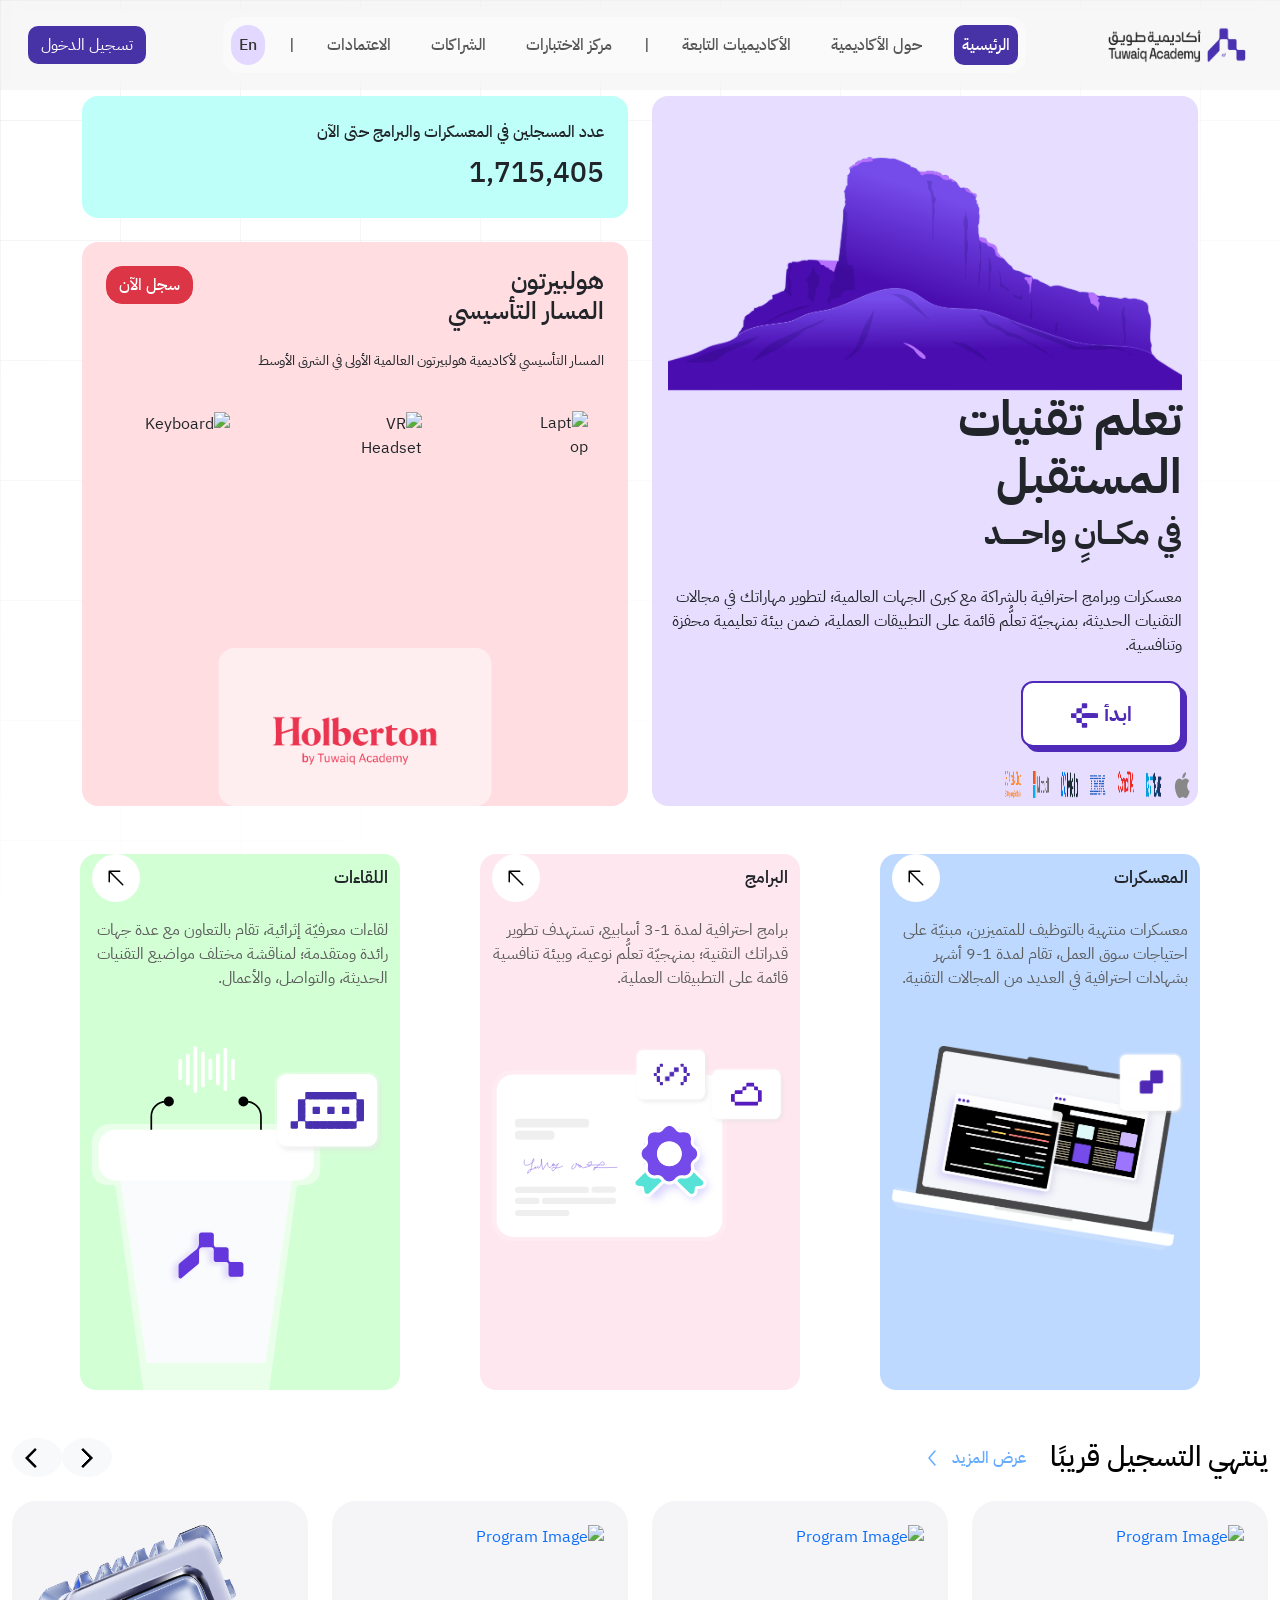
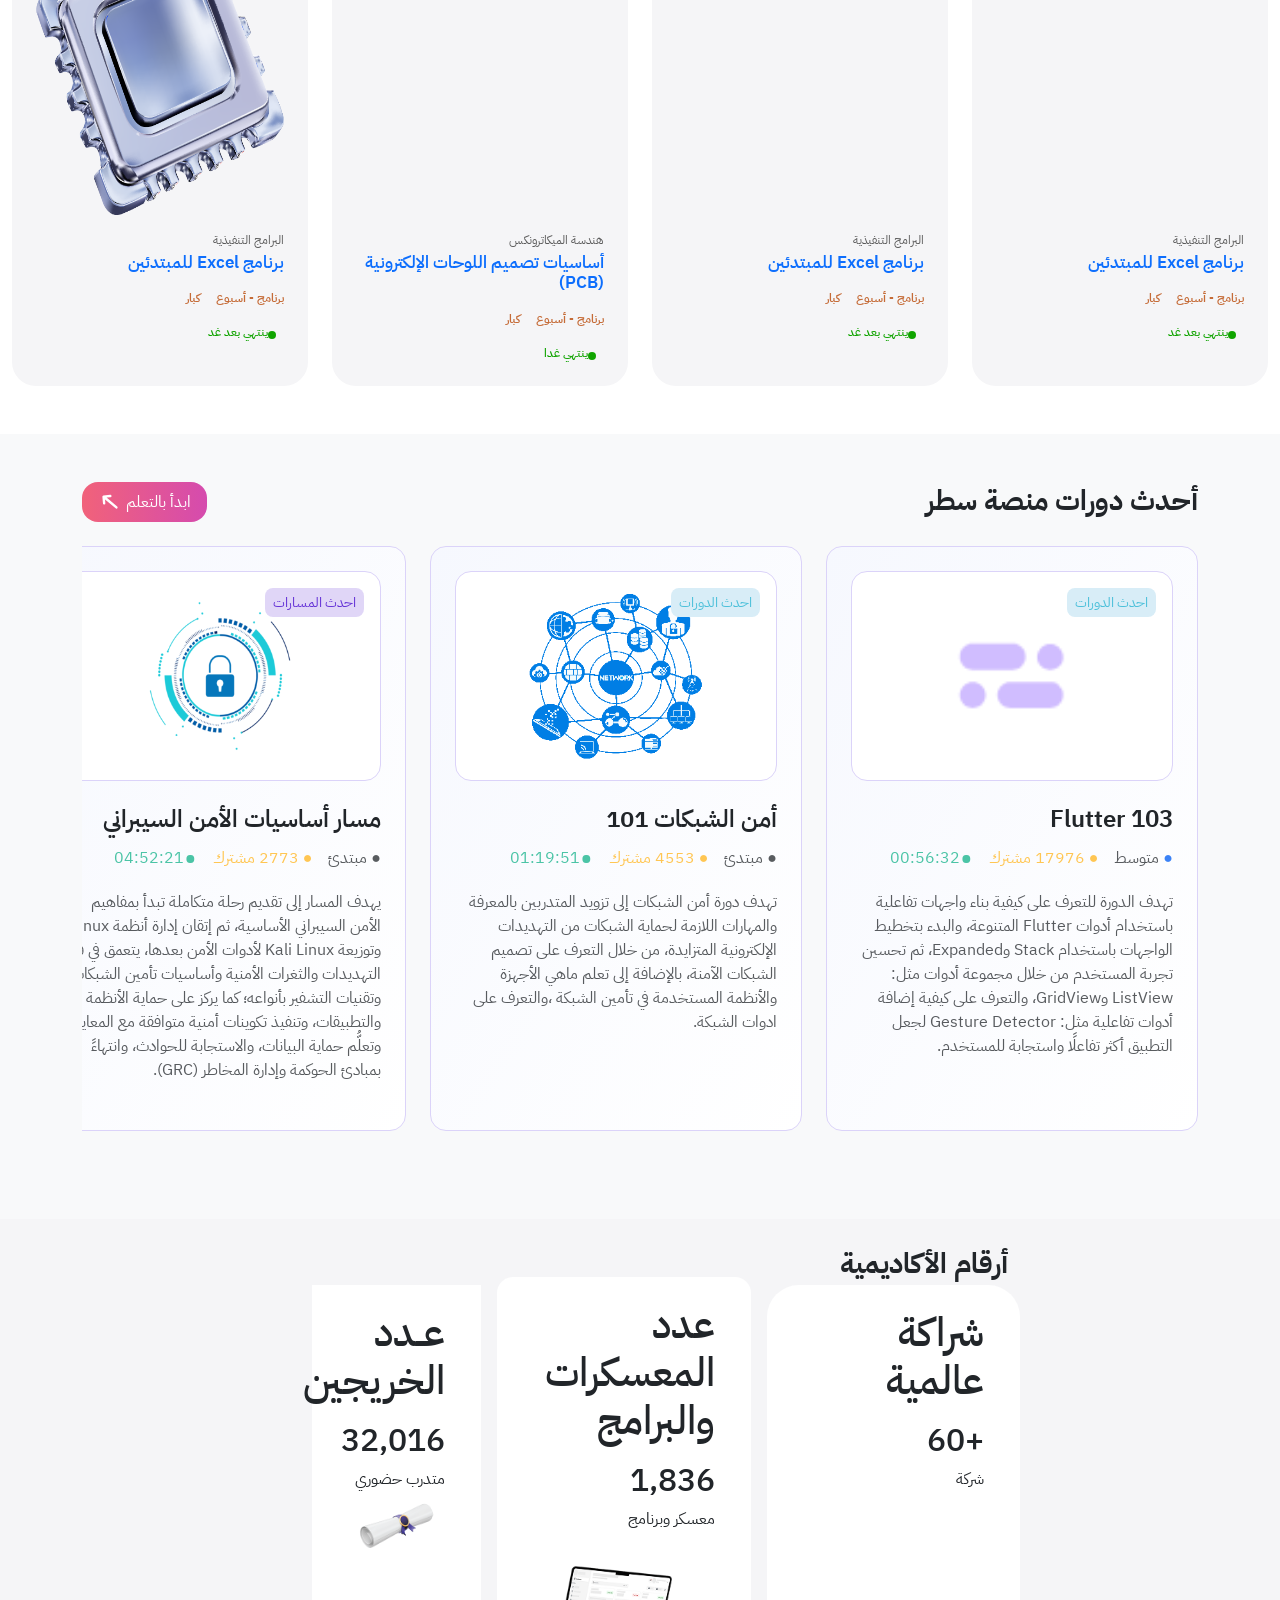
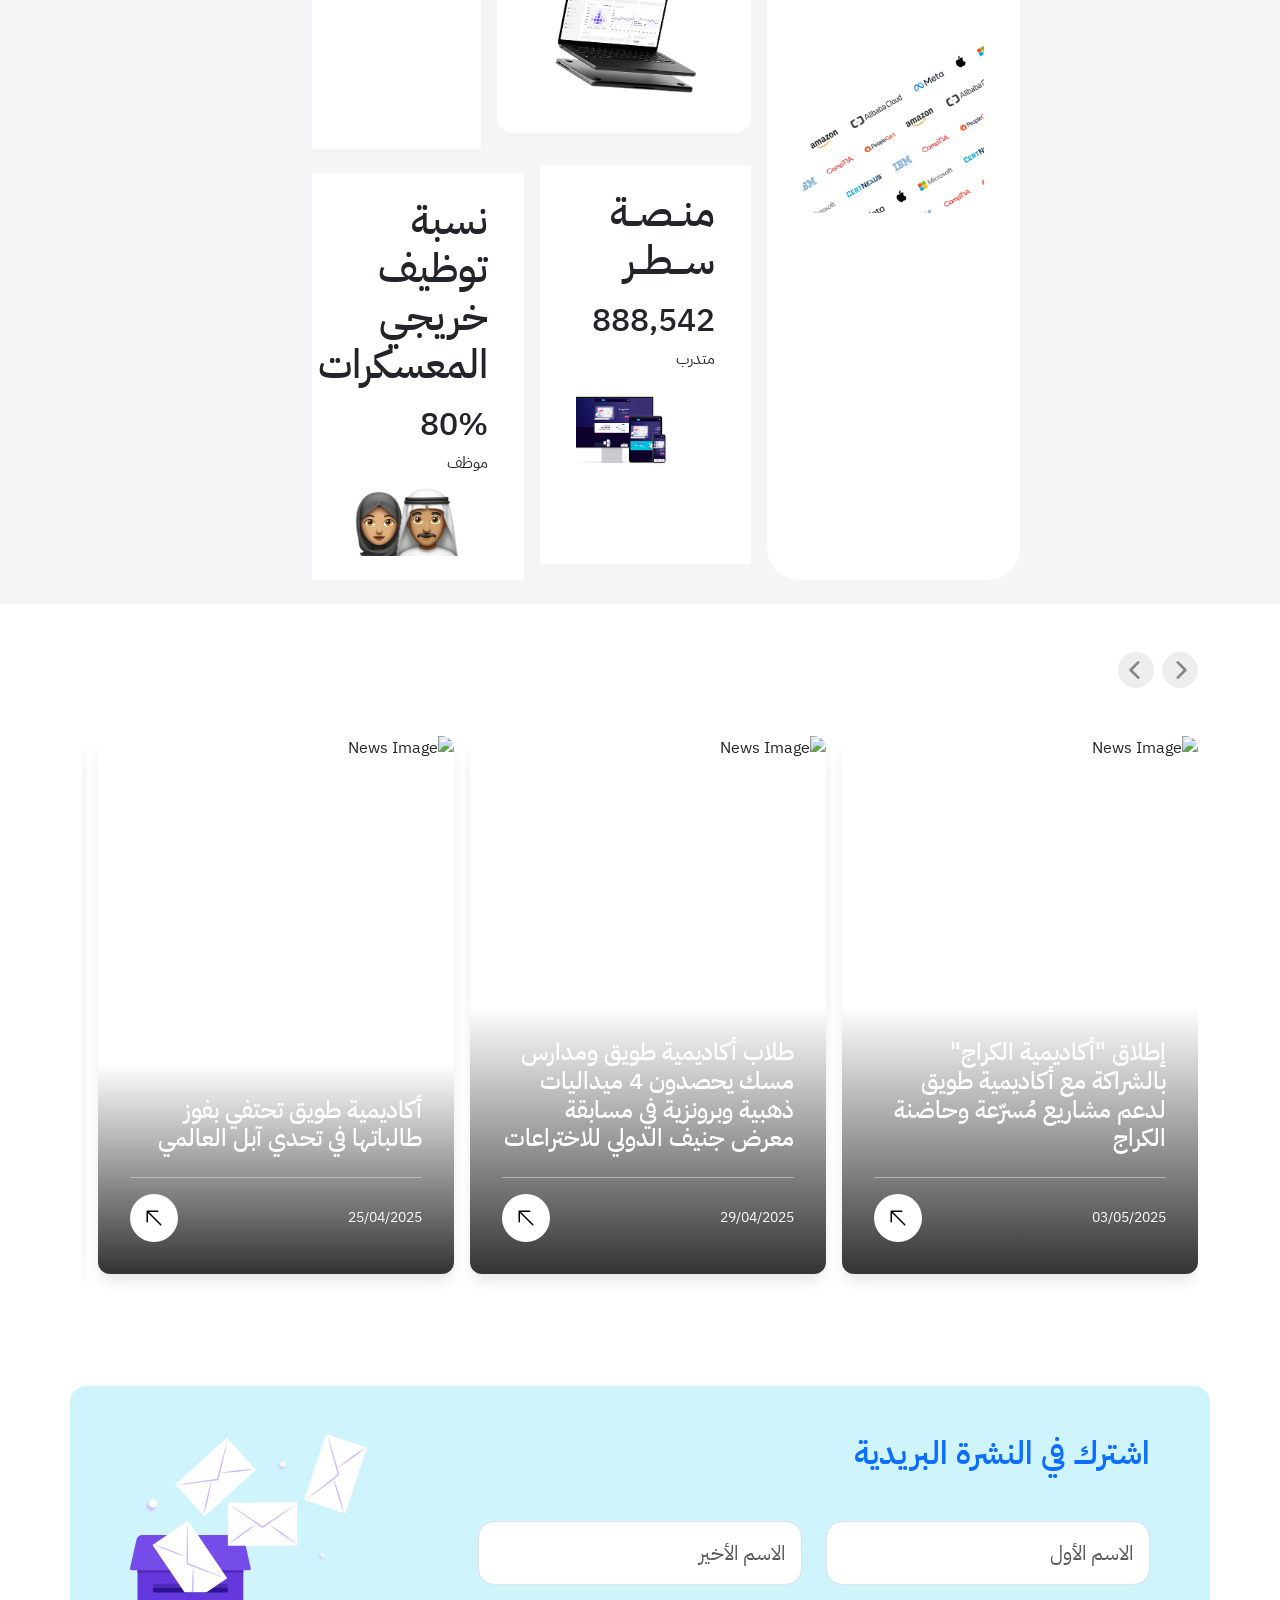
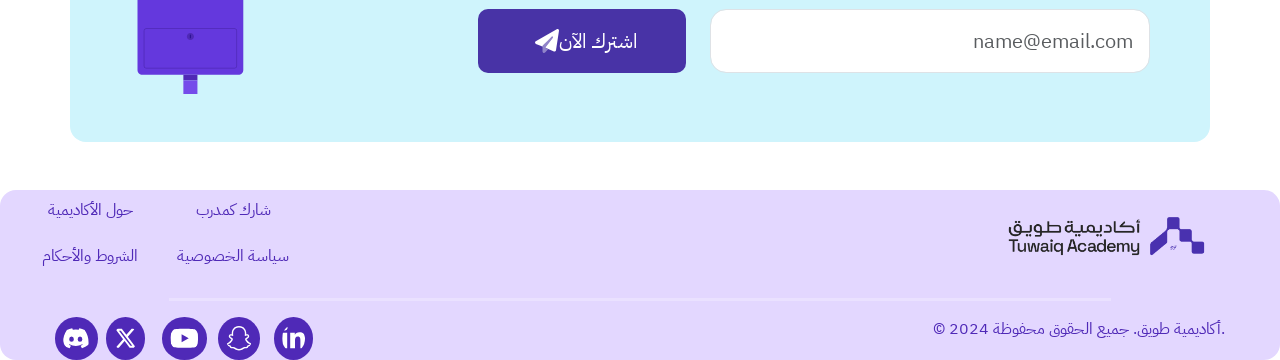
==== commit 26df6461: "fix section2 & 6" ====
--- a/index.html
+++ b/index.html
@@ -458,11 +458,11 @@
     <!--Section 2-->
     <section dir="rtl">
       <div class="container-fluid">
-        <div class="row">
-          <div class="d-flex justify-content-center">
-            <div class="col-md-9 col-lg-10 cards-container">
+        <div class="row ">
+          <div class="justify-content-center">
+            <div class="row d-flex justify-content-evenly ">
               <!-- Bootcamps Card -->
-              <div class="card-custom bootcamps-card ">
+              <div class="col-10 col-sm-5 col-lg-3 mb-4 rounded-4 bootcamps-card ">
                 <div class="title-and-link">
                   <h1 class="card-title">المعسكرات</h1>
                   <a class="round-link position-relative" href="#">
@@ -491,7 +491,7 @@
               </div>
 
               <!-- Programs Card -->
-              <div class="card-custom programs-card">
+              <div class=" col-10 col-sm-5 col-lg-3 mb-4 rounded-4 programs-card">
                 <div class="title-and-link">
                   <h1 class="card-title">البرامج</h1>
                   <a class="round-link position-relative" href="#">
@@ -523,7 +523,7 @@
               </div>
 
               <!-- Webinars Card -->
-              <div class="card-custom webinars-card">
+              <div class="col-10 col-sm-5 col-lg-3 mb-4 rounded-4 webinars-card">
                 <div class="title-and-link">
                   <h1 class="card-title">اللقاءات</h1>
                   <a class="round-link position-relative" href="#">
@@ -885,7 +885,7 @@
 
 
     <!--Section 5-->
-    <section class="py-4  card-bg-grey" dir="rtl">
+    <section class="py-4 card-bg-grey" dir="rtl">
         <div class="container">
             <div class="row justify-content-center">
                 <div class="col-8 col-xxl-10">
@@ -1192,4 +1192,4 @@
 
 
   </body>
-</html>+</html>
--- a/styles.css
+++ b/styles.css
@@ -1,4 +1,3 @@
-
 @import url("https://fonts.googleapis.com/css2?family=Cairo:wght@200..1000&family=IBM+Plex+Sans+Arabic:wght@100;200;300;400;500;600;700&family=Tajawal:wght@200;300;400;500;700;800;900&display=swap");
 
 * {
@@ -511,26 +510,76 @@
     background-color: #dddddd;
 }
 
-footer {
-    height: 35vh;
-    justify-content: center;
-  }
-  .tuwaiq-purple {
-    color: rgb(79, 41, 183);
-  }
-
-  @media only screen and (min-width: 601px) {
-    footer {
-      height: 29vh;
-    }
-    .col-md-custom {
-      width: 30%;
-    }
-    .fs-md-2 {
-      font-size: large;
-    }
-    .acad-location {
-      height: 250px;
-    }
-  }
-  +/* img for section 6 */
+
+.news-card img {
+    width: 100%;
+    height: auto;
+    display: block;
+    border-radius: 10px;
+  }
+  .horizontal-scroll {
+    display: flex;
+    overflow-x: auto;
+    gap: 16px;
+    scroll-snap-type: x mandatory;
+  }
+  
+  .news-card {
+    flex: 0 0 80%;
+    max-width: 80%;
+    scroll-snap-align: start;
+    background: #fff;
+    border-radius: 12px;
+    overflow: hidden;
+    position: relative;
+  }
+
+  @media (max-width: 576px) {
+    .news-card {
+      flex: 0 0 90%;
+      max-width: 90%;
+    }
+  
+    .news-title {
+      font-size: 1rem;
+    }
+  
+    .news-footer {
+      flex-direction: column;
+      gap: 0.5rem;
+    }
+  }
+
+
+.news-card {
+    flex: 0 0 90%;
+    max-width: 90%;
+  }
+  
+  .horizontal-scroll {
+    display: flex;
+    overflow-x: auto;
+    gap: 16px;
+  }
+  
+  .news-card {
+    flex: 0 0 90%;  
+    max-width: 90%;
+  }
+  
+
+  @media (min-width: 768px) {
+    .news-card {
+      flex: 0 0 45%;
+      max-width: 45%;
+    }
+  }
+  
+
+  @media (min-width: 992px) {
+    .news-card {
+      flex: 0 0 25%;
+      max-width: 25%;
+    }
+  }
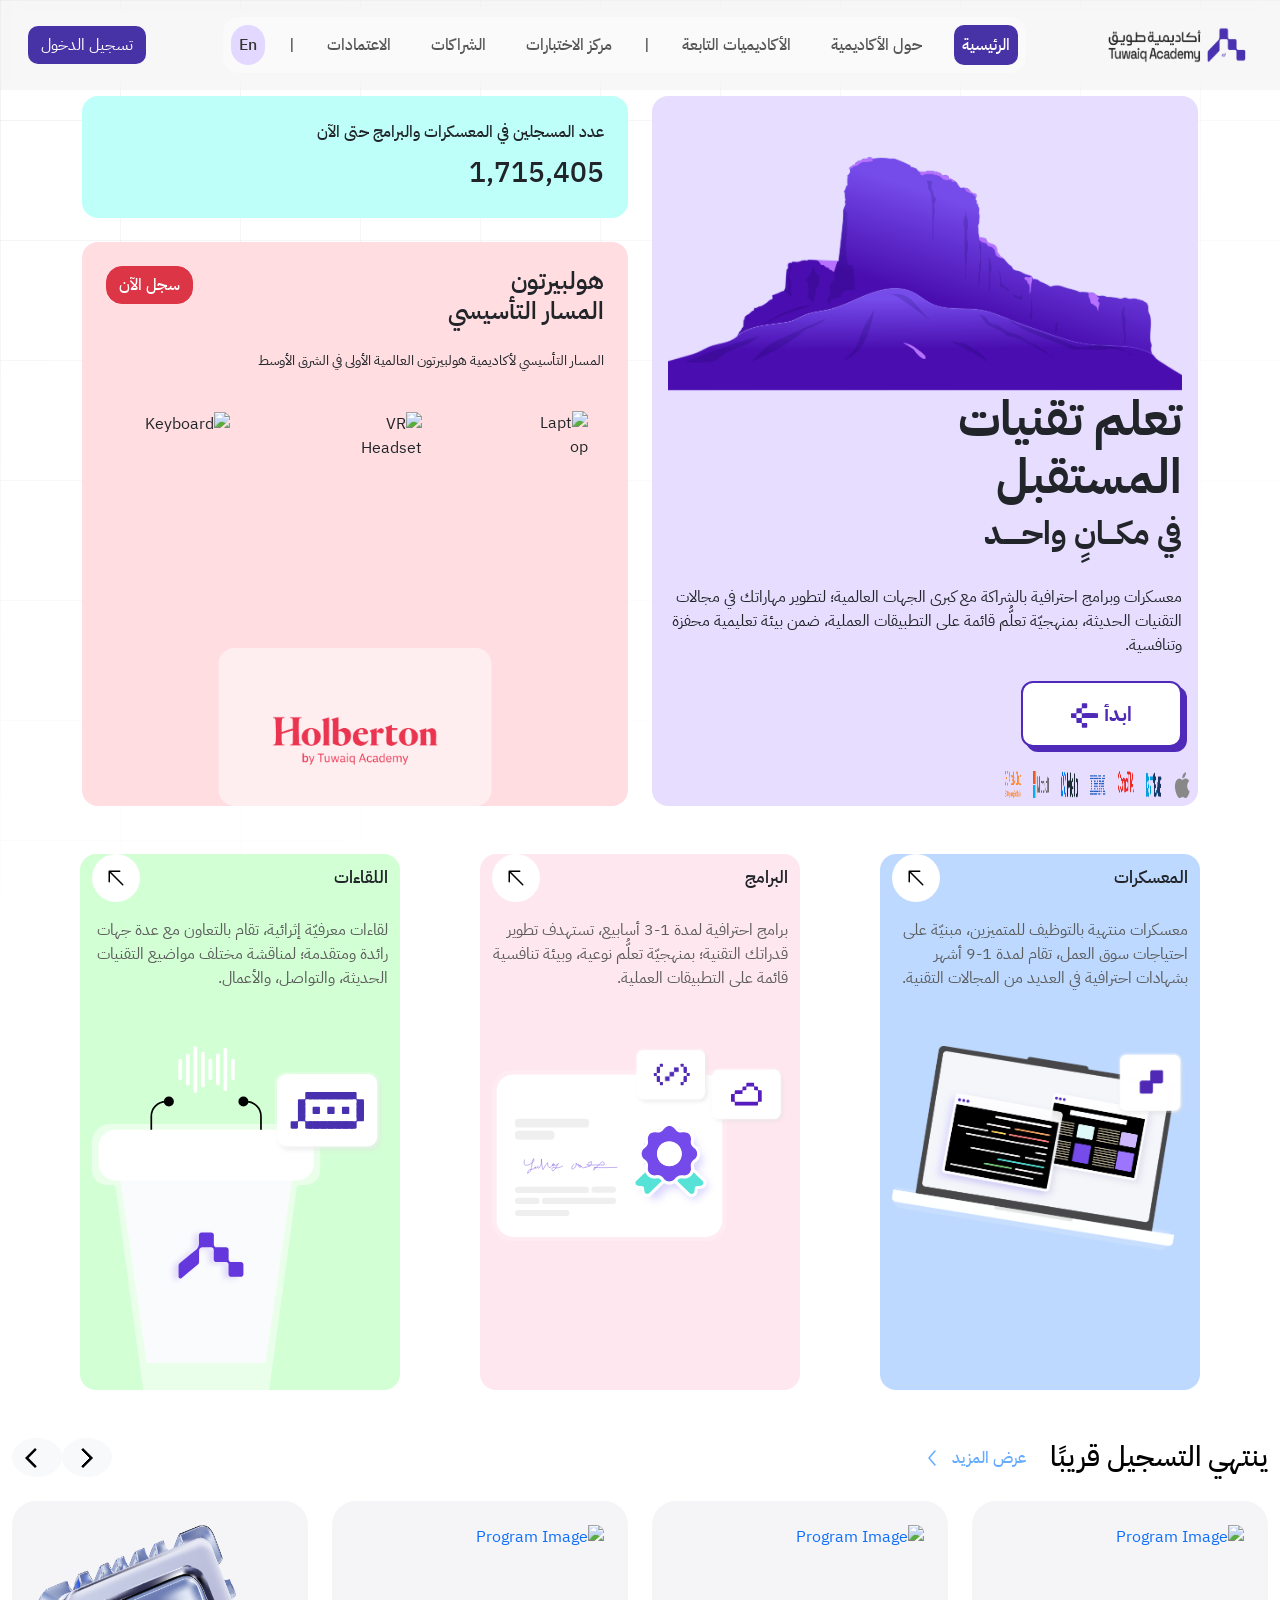
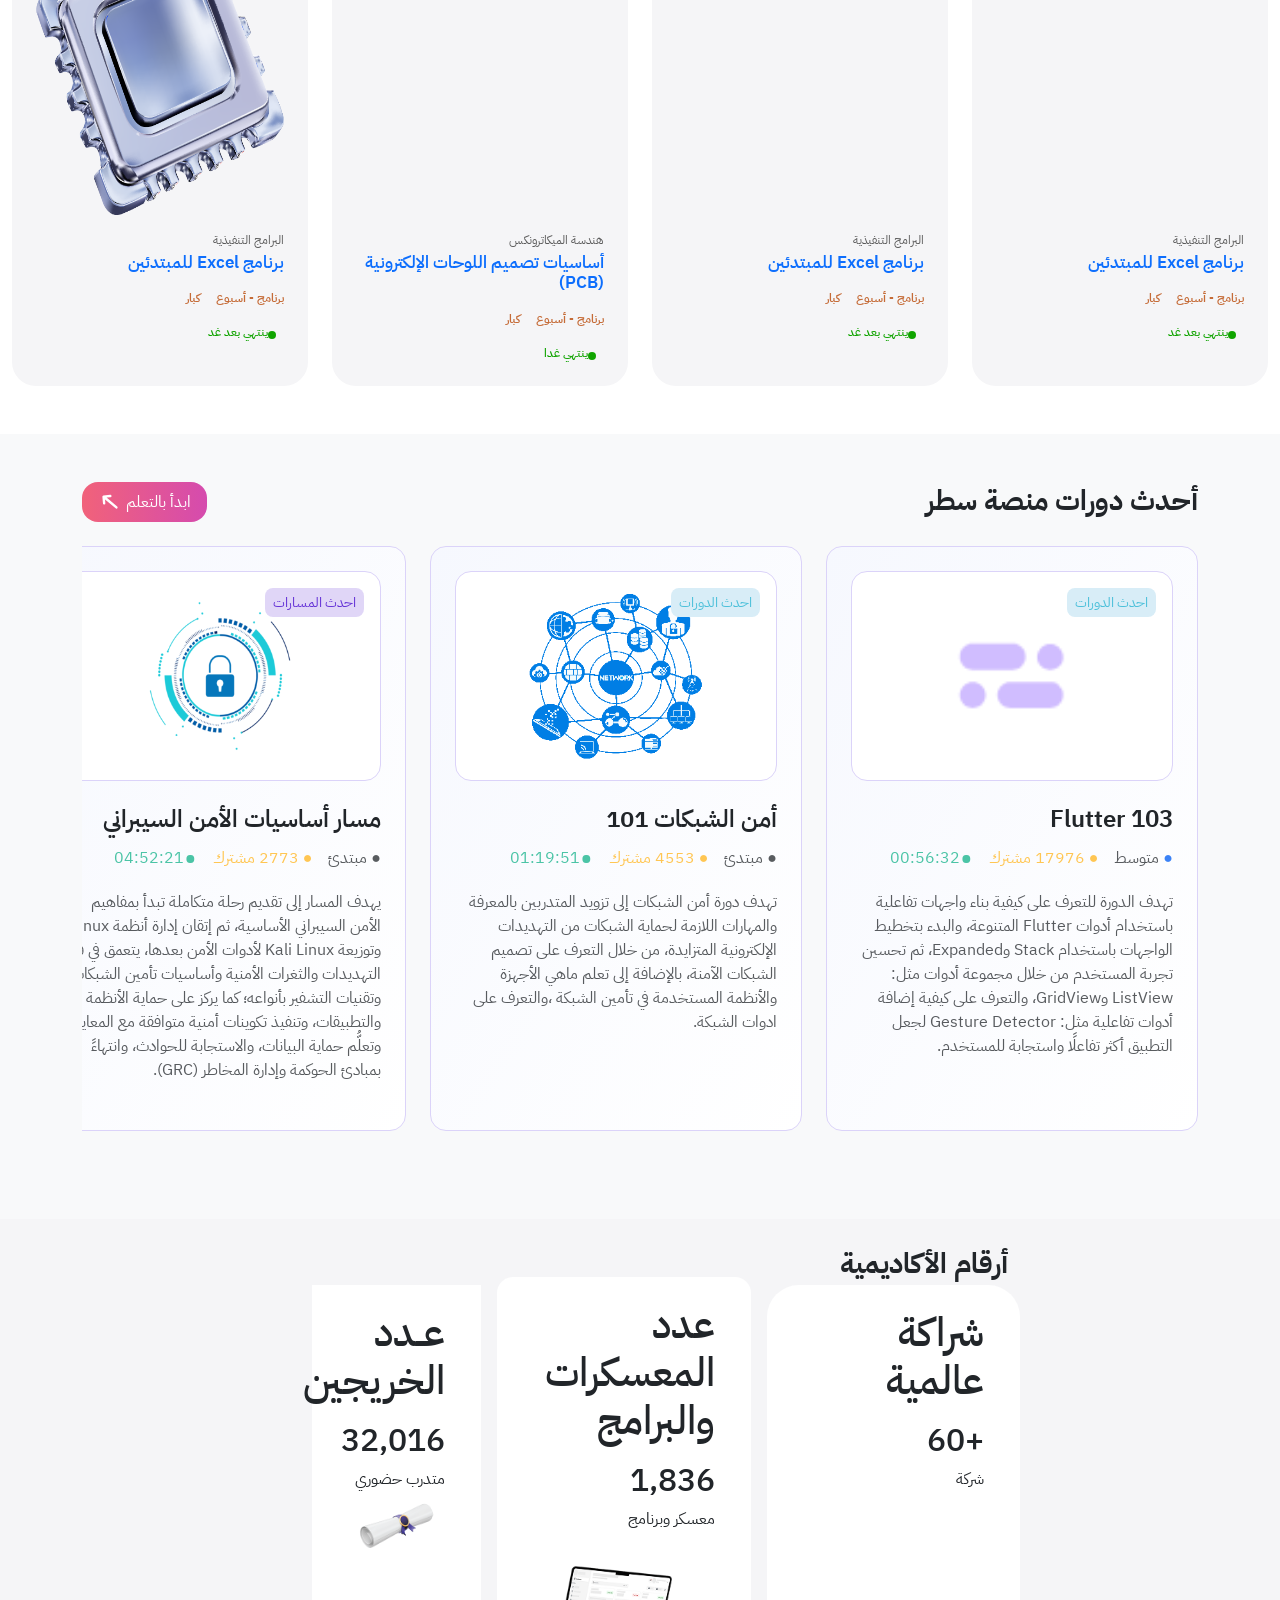
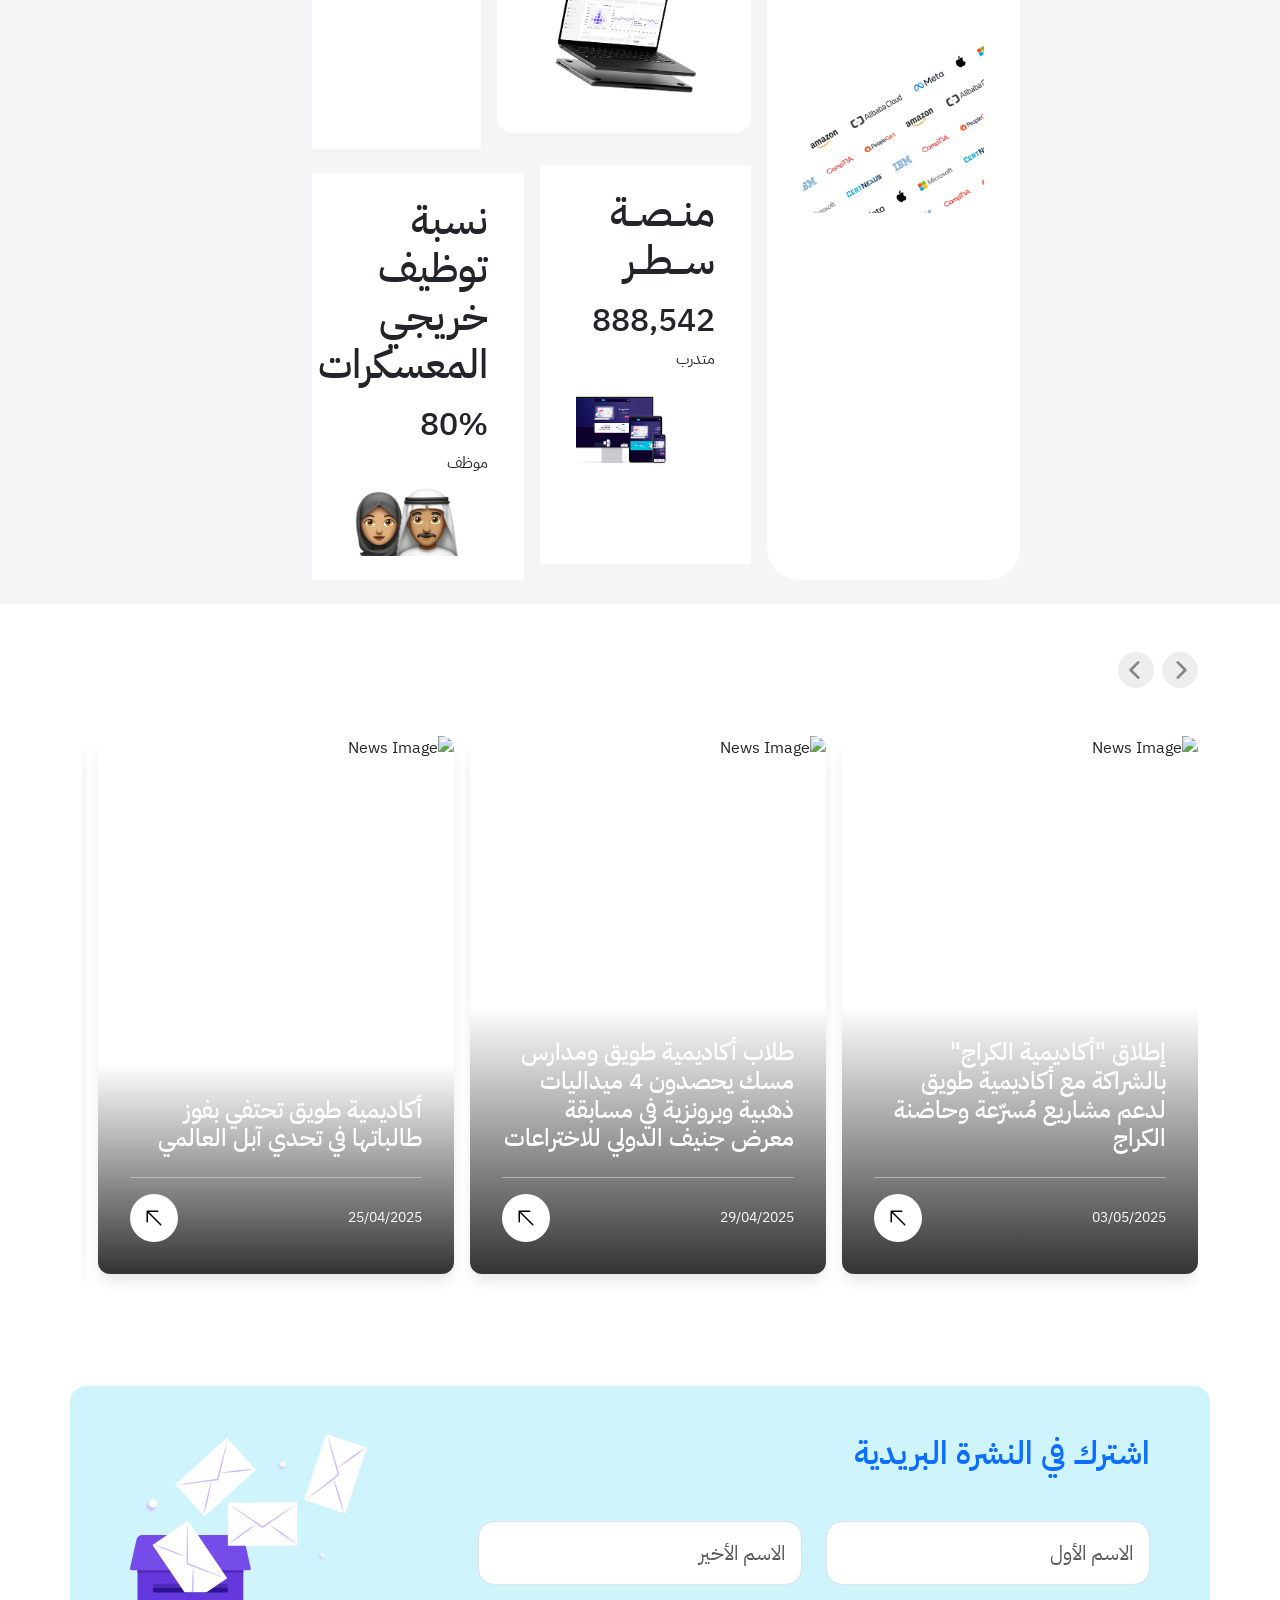
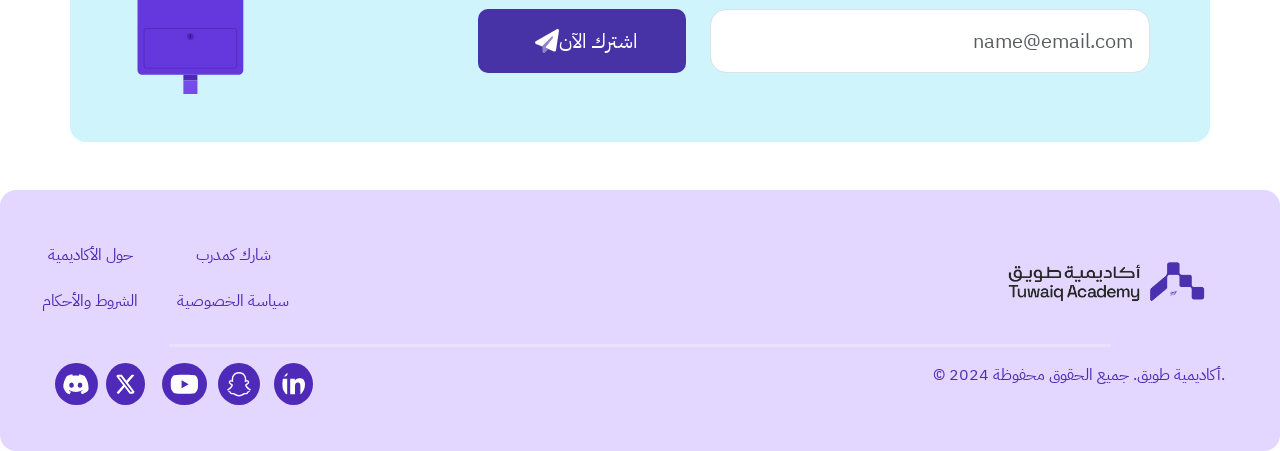
==== commit ab51f09c: "resolve merge conflict" ====
--- a/index.html
+++ b/index.html
@@ -154,7 +154,7 @@
                 >
               </li>
               <li class="nav-item">
-                <a class="nav-link" href="#">حول الأكاديمية</a>
+                <a class="nav-link" href="about.html">حول الأكاديمية</a>
               </li>
               <li class="nav-item">
                 <a class="nav-link" href="#">الأكاديميات التابعة</a>
@@ -164,7 +164,7 @@
                 <a class="nav-link" href="#">مركز الاختبارات</a>
               </li>
               <li class="nav-item">
-                <a class="nav-link" href="#">الشراكات</a>
+                <a class="nav-link" href="partnerships.html">الشراكات</a>
               </li>
               <li class="nav-item">
                 <a class="nav-link" href="#">الاعتمادات</a>
@@ -1063,10 +1063,6 @@
     <!--Section 6-->
       
 
-
-
-
-
 <!--Section 7-->
 <section dir="rtl">
     <div class="container my-5">
@@ -1111,85 +1107,163 @@
 
 
 <!--Footer -->
-
-<footer dir="rtl" style="background-color: rgb(227, 215, 255);"
-class=" container-fluid d-flex align-items-center rounded-4 h-md-25">
-<div style="width: 100%;" class="d-flex flex-column justify-content-center align-items-center">
-    <div style="width: 99%;" class="row justify-content-md-between justify-content-center">
-        <div class="col-9 col-md-3 text-center">
-            <img class="w-75" src="images/logo.png" alt="">
-        </div>
-        <div class="col-12 col-md-3 row d-flex text-center">
-            <a style="color: rgb(79, 41, 183);" class="col-6 link-underline-light link-underline-opacity-0 my-2" href="#">شارك كمدرب</a>
-            <a style="color: rgb(79, 41, 183);" class="col-6 link-underline-light link-underline-opacity-0 my-2" href="#">حول الأكاديمية</a>
-            <a style="color: rgb(79, 41, 183);" class="col-6 link-underline-light link-underline-opacity-0 my-2" href="#"> سياسة الخصوصية</a>
-            <a style="color: rgb(79, 41, 183);" class="col-6 link-underline-light link-underline-opacity-0 my-2" href="#">الشروط والأحكام</a>
-        </div>           
+<footer
+dir="rtl"
+style="background-color: rgb(227, 215, 255)"
+class="container-fluid d-flex align-items-center rounded-4 h-md-25"
+>
+<div
+  style="width: 100%"
+  class="d-flex flex-column justify-content-center align-items-center"
+>
+  <div
+    style="width: 99%"
+    class="row justify-content-md-between justify-content-center"
+  >
+    <div class="col-9 col-sm-5 col-md-3 text-center">
+      <img class="w-75" src="images/logo.png" alt="" />
     </div>
-
-    <hr style="height: 3px;" class="bg-white border-0 w-75">
-
-    <div dir="ltr" style="width: 95%;" class="row justify-content-center justify-content-md-between h-25">
-        <div class="col-10 col-md-3 d-flex h-75">
-            <a style="width: 45%;" href="https://discord.gg/DWpUH7wFxj" class="text-white ">
-                <svg style="background-color:  rgb(79, 41, 183);" width="85%" height="100%"
-                    class="rounded-circle p-2" aria-hidden="true" xmlns="http://www.w3.org/2000/svg"
-                    fill="currentColor" viewBox="0 0 21 16">
-                    <path
-                        d="M16.942 1.556a16.3 16.3 0 0 0-4.126-1.3 12.04 12.04 0 0 0-.529 1.1 15.175 15.175 0 0 0-4.573 0 11.585 11.585 0 0 0-.535-1.1 16.274 16.274 0 0 0-4.129 1.3A17.392 17.392 0 0 0 .182 13.218a15.785 15.785 0 0 0 4.963 2.521c.41-.564.773-1.16 1.084-1.785a10.63 10.63 0 0 1-1.706-.83c.143-.106.283-.217.418-.33a11.664 11.664 0 0 0 10.118 0c.137.113.277.224.418.33-.544.328-1.116.606-1.71.832a12.52 12.52 0 0 0 1.084 1.785 16.46 16.46 0 0 0 5.064-2.595 17.286 17.286 0 0 0-2.973-11.59ZM6.678 10.813a1.941 1.941 0 0 1-1.8-2.045 1.93 1.93 0 0 1 1.8-2.047 1.919 1.919 0 0 1 1.8 2.047 1.93 1.93 0 0 1-1.8 2.045Zm6.644 0a1.94 1.94 0 0 1-1.8-2.045 1.93 1.93 0 0 1 1.8-2.047 1.918 1.918 0 0 1 1.8 2.047 1.93 1.93 0 0 1-1.8 2.045Z">
-                    </path>
-                </svg>
-            </a>
-            <a style="width: 30%;" href="https://twitter.com/TuwaiqAcademy" class="text-white w-50">
-                <svg style="background-color: rgb(79, 41, 183);;" width=70% height="100%"
-                    class="rounded-circle p-2" xmlns="http://www.w3.org/2000/svg" viewBox="0 0 512 512">
-                    <path fill="#ffffff"
-                        d="M389.2 48h70.6L305.6 224.2 487 464H345L233.7 318.6 106.5 464H35.8L200.7 275.5 26.8 48H172.4L272.9 180.9 389.2 48zM364.4 421.8h39.1L151.1 88h-42L364.4 421.8z">
-                    </path>
-                </svg>
-            </a>
-
-            <a style="width: 45%;" href="https://www.youtube.com/channel/UC_pOwgeaVK7bg3z7fJB5N8w"
-                class="text-white w-50">
-                <svg style="background-color: rgb(79, 41, 183);;" width="80%" height="100%"
-                    class="rounded-circle p-2" xmlns="http://www.w3.org/2000/svg" viewBox="0 0 576 512">
-                    <path fill="#ffffff"
-                        d="M549.7 124.1c-6.3-23.7-24.8-42.3-48.3-48.6C458.8 64 288 64 288 64S117.2 64 74.6 75.5c-23.5 6.3-42 24.9-48.3 48.6-11.4 42.9-11.4 132.3-11.4 132.3s0 89.4 11.4 132.3c6.3 23.7 24.8 41.5 48.3 47.8C117.2 448 288 448 288 448s170.8 0 213.4-11.5c23.5-6.3 42-24.2 48.3-47.8 11.4-42.9 11.4-132.3 11.4-132.3s0-89.4-11.4-132.3zm-317.5 213.5V175.2l142.7 81.2-142.7 81.2z">
-                    </path>
-                </svg>
-            </a>
-
-            <a style="width: 45%;" href="https://www.snapchat.com/add/tuwaiqacademy" class="text-white w-50">
-                <svg style="background-color: rgb(79, 41, 183);;" width="75%" height="100%"
-                    class="rounded-circle p-2" xmlns="http://www.w3.org/2000/svg" viewBox="0 0 512 512">
-                    <path fill="#ffffff"
-                        d="M496.9 366.6c-3.4-9.2-9.8-14.1-17.1-18.2-1.4-.8-2.6-1.5-3.7-1.9-2.2-1.1-4.4-2.2-6.6-3.4-22.8-12.1-40.6-27.3-53-45.4a102.9 102.9 0 0 1 -9.1-16.1c-1.1-3-1-4.7-.2-6.3a10.2 10.2 0 0 1 2.9-3c3.9-2.6 8-5.2 10.7-7 4.9-3.2 8.8-5.7 11.2-7.4 9.4-6.5 15.9-13.5 20-21.3a42.4 42.4 0 0 0 2.1-35.2c-6.2-16.3-21.6-26.4-40.3-26.4a55.5 55.5 0 0 0 -11.7 1.2c-1 .2-2.1 .5-3.1 .7 .2-11.2-.1-22.9-1.1-34.5-3.5-40.8-17.8-62.1-32.7-79.2A130.2 130.2 0 0 0 332.1 36.4C309.5 23.5 283.9 17 256 17S202.6 23.5 180 36.4a129.7 129.7 0 0 0 -33.3 26.8c-14.9 17-29.2 38.4-32.7 79.2-1 11.6-1.2 23.4-1.1 34.5-1-.3-2-.5-3.1-.7a55.5 55.5 0 0 0 -11.7-1.2c-18.7 0-34.1 10.1-40.3 26.4a42.4 42.4 0 0 0 2 35.2c4.1 7.8 10.7 14.7 20 21.3 2.5 1.7 6.4 4.2 11.2 7.4 2.6 1.7 6.5 4.2 10.3 6.7a11.1 11.1 0 0 1 3.3 3.3c.8 1.6 .8 3.4-.4 6.6a102 102 0 0 1 -8.9 15.8c-12.1 17.7-29.4 32.6-51.4 44.6C32.4 348.6 20.2 352.8 15.1 366.7c-3.9 10.5-1.3 22.5 8.5 32.6a49.1 49.1 0 0 0 12.4 9.4 134.3 134.3 0 0 0 30.3 12.1 20 20 0 0 1 6.1 2.7c3.6 3.1 3.1 7.9 7.8 14.8a34.5 34.5 0 0 0 9 9.1c10 6.9 21.3 7.4 33.2 7.8 10.8 .4 23 .9 36.9 5.5 5.8 1.9 11.8 5.6 18.7 9.9C194.8 481 217.7 495 256 495s61.3-14.1 78.1-24.4c6.9-4.2 12.9-7.9 18.5-9.8 13.9-4.6 26.2-5.1 36.9-5.5 11.9-.5 23.2-.9 33.2-7.8a34.6 34.6 0 0 0 10.2-11.2c3.4-5.8 3.3-9.9 6.6-12.8a19 19 0 0 1 5.8-2.6A134.9 134.9 0 0 0 476 408.7a48.3 48.3 0 0 0 13-10.2l.1-.1C498.4 388.5 500.7 376.9 496.9 366.6zm-34 18.3c-20.7 11.5-34.5 10.2-45.3 17.1-9.1 5.9-3.7 18.5-10.3 23.1-8.1 5.6-32.2-.4-63.2 9.9-25.6 8.5-42 32.8-88 32.8s-62-24.3-88.1-32.9c-31-10.3-55.1-4.2-63.2-9.9-6.6-4.6-1.2-17.2-10.3-23.1-10.7-6.9-24.5-5.7-45.3-17.1-13.2-7.3-5.7-11.8-1.3-13.9 75.1-36.4 87.1-92.6 87.7-96.7 .6-5 1.4-9-4.2-14.1-5.4-5-29.2-19.7-35.8-24.3-10.9-7.6-15.7-15.3-12.2-24.6 2.5-6.5 8.5-8.9 14.9-8.9a27.6 27.6 0 0 1 6 .7c12 2.6 23.7 8.6 30.4 10.2a10.7 10.7 0 0 0 2.5 .3c3.6 0 4.9-1.8 4.6-5.9-.8-13.1-2.6-38.7-.6-62.6 2.8-32.9 13.4-49.2 26-63.6 6.1-6.9 34.5-37 88.9-37s82.9 29.9 88.9 36.8c12.6 14.4 23.2 30.7 26 63.6 2.1 23.9 .3 49.5-.6 62.6-.3 4.3 1 5.9 4.6 5.9a10.6 10.6 0 0 0 2.5-.3c6.7-1.6 18.4-7.6 30.4-10.2a27.6 27.6 0 0 1 6-.7c6.4 0 12.4 2.5 14.9 8.9 3.5 9.4-1.2 17-12.2 24.6-6.6 4.6-30.4 19.3-35.8 24.3-5.6 5.1-4.8 9.1-4.2 14.1 .5 4.2 12.5 60.4 87.7 96.7C468.6 373 476.1 377.5 462.9 384.9z">
-                    </path>
-                </svg>
-            </a>
-            <a style="width: 45%;" href="https://www.linkedin.com/company/tuwaiqacademy"
-                class="text-white w-50">
-                <svg style="background-color: rgb(79, 41, 183);;" width="70%" height="100%"
-                    class="rounded-circle p-2" xmlns="http://www.w3.org/2000/svg" viewBox="0 0 448 512">
-                    <path fill="#ffffff"
-                        d="M100.3 448H7.4V148.9h92.9zM53.8 108.1C24.1 108.1 0 83.5 0 53.8a53.8 53.8 0 0 1 107.6 0c0 29.7-24.1 54.3-53.8 54.3zM447.9 448h-92.7V302.4c0-34.7-.7-79.2-48.3-79.2-48.3 0-55.7 37.7-55.7 76.7V448h-92.8V148.9h89.1v40.8h1.3c12.4-23.5 42.7-48.3 87.9-48.3 94 0 111.3 61.9 111.3 142.3V448z">
-                    </path>
-                </svg>
-            </a>
-        </div>
-        <div class=" col-12 mt-3 my-md-0 col-md-5 text-md-end text-center">
-            <p style="color: rgb(79, 41, 183);">© 2024 أكاديمية طويق. جميع الحقوق محفوظة.</p>
-        </div>
+    <div class="col-12 col-md-3 row d-flex text-center">
+      <a
+        class="col-6 link-underline-light link-underline-opacity-0 my-2 tuwaiq-purple"
+        href="#"
+        >شارك كمدرب</a
+      >
+      <a
+        class="col-6 link-underline-light link-underline-opacity-0 my-2 tuwaiq-purple"
+        href="#"
+        >حول الأكاديمية</a
+      >
+      <a
+        class="col-6 link-underline-light link-underline-opacity-0 my-2 tuwaiq-purple"
+        href="#"
+      >
+        سياسة الخصوصية</a
+      >
+      <a
+        class="col-6 link-underline-light link-underline-opacity-0 my-2 tuwaiq-purple"
+        href="#"
+        >الشروط والأحكام</a
+      >
     </div>
+  </div>
+
+  <hr style="height: 3px" class="bg-white border-0 w-75" />
+
+  <div
+    dir="ltr"
+    style="width: 95%"
+    class="row justify-content-center justify-content-md-between h-25"
+  >
+    <div class="col-10 col-sm-5 col-md-3 d-flex h-75">
+      <a
+        style="width: 45%"
+        href="https://discord.gg/DWpUH7wFxj"
+        class="text-white"
+      >
+        <svg
+          style="background-color: rgb(79, 41, 183)"
+          width="85%"
+          height="100%"
+          class="rounded-circle p-2"
+          aria-hidden="true"
+          xmlns="http://www.w3.org/2000/svg"
+          fill="currentColor"
+          viewBox="0 0 21 16"
+        >
+          <path
+            d="M16.942 1.556a16.3 16.3 0 0 0-4.126-1.3 12.04 12.04 0 0 0-.529 1.1 15.175 15.175 0 0 0-4.573 0 11.585 11.585 0 0 0-.535-1.1 16.274 16.274 0 0 0-4.129 1.3A17.392 17.392 0 0 0 .182 13.218a15.785 15.785 0 0 0 4.963 2.521c.41-.564.773-1.16 1.084-1.785a10.63 10.63 0 0 1-1.706-.83c.143-.106.283-.217.418-.33a11.664 11.664 0 0 0 10.118 0c.137.113.277.224.418.33-.544.328-1.116.606-1.71.832a12.52 12.52 0 0 0 1.084 1.785 16.46 16.46 0 0 0 5.064-2.595 17.286 17.286 0 0 0-2.973-11.59ZM6.678 10.813a1.941 1.941 0 0 1-1.8-2.045 1.93 1.93 0 0 1 1.8-2.047 1.919 1.919 0 0 1 1.8 2.047 1.93 1.93 0 0 1-1.8 2.045Zm6.644 0a1.94 1.94 0 0 1-1.8-2.045 1.93 1.93 0 0 1 1.8-2.047 1.918 1.918 0 0 1 1.8 2.047 1.93 1.93 0 0 1-1.8 2.045Z"
+          ></path>
+        </svg>
+      </a>
+      <a
+        style="width: 30%"
+        href="https://twitter.com/TuwaiqAcademy"
+        class="text-white w-50"
+      >
+        <svg
+          style="background-color: rgb(79, 41, 183)"
+          width="70%"
+          height="100%"
+          class="rounded-circle p-2"
+          xmlns="http://www.w3.org/2000/svg"
+          viewBox="0 0 512 512"
+        >
+          <path
+            fill="#ffffff"
+            d="M389.2 48h70.6L305.6 224.2 487 464H345L233.7 318.6 106.5 464H35.8L200.7 275.5 26.8 48H172.4L272.9 180.9 389.2 48zM364.4 421.8h39.1L151.1 88h-42L364.4 421.8z"
+          ></path>
+        </svg>
+      </a>
+
+      <a
+        style="width: 45%"
+        href="https://www.youtube.com/channel/UC_pOwgeaVK7bg3z7fJB5N8w"
+        class="text-white w-50"
+      >
+        <svg
+          style="background-color: rgb(79, 41, 183)"
+          width="80%"
+          height="100%"
+          class="rounded-circle p-2"
+          xmlns="http://www.w3.org/2000/svg"
+          viewBox="0 0 576 512"
+        >
+          <path
+            fill="#ffffff"
+            d="M549.7 124.1c-6.3-23.7-24.8-42.3-48.3-48.6C458.8 64 288 64 288 64S117.2 64 74.6 75.5c-23.5 6.3-42 24.9-48.3 48.6-11.4 42.9-11.4 132.3-11.4 132.3s0 89.4 11.4 132.3c6.3 23.7 24.8 41.5 48.3 47.8C117.2 448 288 448 288 448s170.8 0 213.4-11.5c23.5-6.3 42-24.2 48.3-47.8 11.4-42.9 11.4-132.3 11.4-132.3s0-89.4-11.4-132.3zm-317.5 213.5V175.2l142.7 81.2-142.7 81.2z"
+          ></path>
+        </svg>
+      </a>
+
+      <a
+        style="width: 45%"
+        href="https://www.snapchat.com/add/tuwaiqacademy"
+        class="text-white w-50"
+      >
+        <svg
+          style="background-color: rgb(79, 41, 183)"
+          width="75%"
+          height="100%"
+          class="rounded-circle p-2"
+          xmlns="http://www.w3.org/2000/svg"
+          viewBox="0 0 512 512"
+        >
+          <path
+            fill="#ffffff"
+            d="M496.9 366.6c-3.4-9.2-9.8-14.1-17.1-18.2-1.4-.8-2.6-1.5-3.7-1.9-2.2-1.1-4.4-2.2-6.6-3.4-22.8-12.1-40.6-27.3-53-45.4a102.9 102.9 0 0 1 -9.1-16.1c-1.1-3-1-4.7-.2-6.3a10.2 10.2 0 0 1 2.9-3c3.9-2.6 8-5.2 10.7-7 4.9-3.2 8.8-5.7 11.2-7.4 9.4-6.5 15.9-13.5 20-21.3a42.4 42.4 0 0 0 2.1-35.2c-6.2-16.3-21.6-26.4-40.3-26.4a55.5 55.5 0 0 0 -11.7 1.2c-1 .2-2.1 .5-3.1 .7 .2-11.2-.1-22.9-1.1-34.5-3.5-40.8-17.8-62.1-32.7-79.2A130.2 130.2 0 0 0 332.1 36.4C309.5 23.5 283.9 17 256 17S202.6 23.5 180 36.4a129.7 129.7 0 0 0 -33.3 26.8c-14.9 17-29.2 38.4-32.7 79.2-1 11.6-1.2 23.4-1.1 34.5-1-.3-2-.5-3.1-.7a55.5 55.5 0 0 0 -11.7-1.2c-18.7 0-34.1 10.1-40.3 26.4a42.4 42.4 0 0 0 2 35.2c4.1 7.8 10.7 14.7 20 21.3 2.5 1.7 6.4 4.2 11.2 7.4 2.6 1.7 6.5 4.2 10.3 6.7a11.1 11.1 0 0 1 3.3 3.3c.8 1.6 .8 3.4-.4 6.6a102 102 0 0 1 -8.9 15.8c-12.1 17.7-29.4 32.6-51.4 44.6C32.4 348.6 20.2 352.8 15.1 366.7c-3.9 10.5-1.3 22.5 8.5 32.6a49.1 49.1 0 0 0 12.4 9.4 134.3 134.3 0 0 0 30.3 12.1 20 20 0 0 1 6.1 2.7c3.6 3.1 3.1 7.9 7.8 14.8a34.5 34.5 0 0 0 9 9.1c10 6.9 21.3 7.4 33.2 7.8 10.8 .4 23 .9 36.9 5.5 5.8 1.9 11.8 5.6 18.7 9.9C194.8 481 217.7 495 256 495s61.3-14.1 78.1-24.4c6.9-4.2 12.9-7.9 18.5-9.8 13.9-4.6 26.2-5.1 36.9-5.5 11.9-.5 23.2-.9 33.2-7.8a34.6 34.6 0 0 0 10.2-11.2c3.4-5.8 3.3-9.9 6.6-12.8a19 19 0 0 1 5.8-2.6A134.9 134.9 0 0 0 476 408.7a48.3 48.3 0 0 0 13-10.2l.1-.1C498.4 388.5 500.7 376.9 496.9 366.6zm-34 18.3c-20.7 11.5-34.5 10.2-45.3 17.1-9.1 5.9-3.7 18.5-10.3 23.1-8.1 5.6-32.2-.4-63.2 9.9-25.6 8.5-42 32.8-88 32.8s-62-24.3-88.1-32.9c-31-10.3-55.1-4.2-63.2-9.9-6.6-4.6-1.2-17.2-10.3-23.1-10.7-6.9-24.5-5.7-45.3-17.1-13.2-7.3-5.7-11.8-1.3-13.9 75.1-36.4 87.1-92.6 87.7-96.7 .6-5 1.4-9-4.2-14.1-5.4-5-29.2-19.7-35.8-24.3-10.9-7.6-15.7-15.3-12.2-24.6 2.5-6.5 8.5-8.9 14.9-8.9a27.6 27.6 0 0 1 6 .7c12 2.6 23.7 8.6 30.4 10.2a10.7 10.7 0 0 0 2.5 .3c3.6 0 4.9-1.8 4.6-5.9-.8-13.1-2.6-38.7-.6-62.6 2.8-32.9 13.4-49.2 26-63.6 6.1-6.9 34.5-37 88.9-37s82.9 29.9 88.9 36.8c12.6 14.4 23.2 30.7 26 63.6 2.1 23.9 .3 49.5-.6 62.6-.3 4.3 1 5.9 4.6 5.9a10.6 10.6 0 0 0 2.5-.3c6.7-1.6 18.4-7.6 30.4-10.2a27.6 27.6 0 0 1 6-.7c6.4 0 12.4 2.5 14.9 8.9 3.5 9.4-1.2 17-12.2 24.6-6.6 4.6-30.4 19.3-35.8 24.3-5.6 5.1-4.8 9.1-4.2 14.1 .5 4.2 12.5 60.4 87.7 96.7C468.6 373 476.1 377.5 462.9 384.9z"
+          ></path>
+        </svg>
+      </a>
+      <a
+        style="width: 45%"
+        href="https://www.linkedin.com/company/tuwaiqacademy"
+        class="text-white w-50"
+      >
+        <svg
+          style="background-color: rgb(79, 41, 183)"
+          width="70%"
+          height="100%"
+          class="rounded-circle p-2"
+          xmlns="http://www.w3.org/2000/svg"
+          viewBox="0 0 448 512"
+        >
+          <path
+            fill="#ffffff"
+            d="M100.3 448H7.4V148.9h92.9zM53.8 108.1C24.1 108.1 0 83.5 0 53.8a53.8 53.8 0 0 1 107.6 0c0 29.7-24.1 54.3-53.8 54.3zM447.9 448h-92.7V302.4c0-34.7-.7-79.2-48.3-79.2-48.3 0-55.7 37.7-55.7 76.7V448h-92.8V148.9h89.1v40.8h1.3c12.4-23.5 42.7-48.3 87.9-48.3 94 0 111.3 61.9 111.3 142.3V448z"
+          ></path>
+        </svg>
+      </a>
+    </div>
+    <div class="col-12 mt-3 my-md-0 col-md-5 text-md-end text-center">
+      <p style="color: rgb(79, 41, 183)">
+        © 2024 أكاديمية طويق. جميع الحقوق محفوظة.
+      </p>
+    </div>
+  </div>
 </div>
 </footer>
 
-
-
 <!--//footer//-->
-
-
-
-
   </body>
-</html>
+</html>
--- a/styles.css
+++ b/styles.css
@@ -1,3 +1,4 @@
+
 @import url("https://fonts.googleapis.com/css2?family=Cairo:wght@200..1000&family=IBM+Plex+Sans+Arabic:wght@100;200;300;400;500;600;700&family=Tajawal:wght@200;300;400;500;700;800;900&display=swap");
 
 * {
@@ -510,6 +511,30 @@
     background-color: #dddddd;
 }
 
+
+footer {
+    height: 35vh;
+    justify-content: center;
+  }
+  .tuwaiq-purple {
+    color: rgb(79, 41, 183);
+  }
+
+  @media only screen and (min-width: 601px) {
+    footer {
+      height: 29vh;
+    }
+    .col-md-custom {
+      width: 30%;
+    }
+    .fs-md-2 {
+      font-size: large;
+    }
+    .acad-location {
+      height: 250px;
+    }
+  }
+  
 /* img for section 6 */
 
 .news-card img {
@@ -582,4 +607,4 @@
       flex: 0 0 25%;
       max-width: 25%;
     }
-  }+  }
